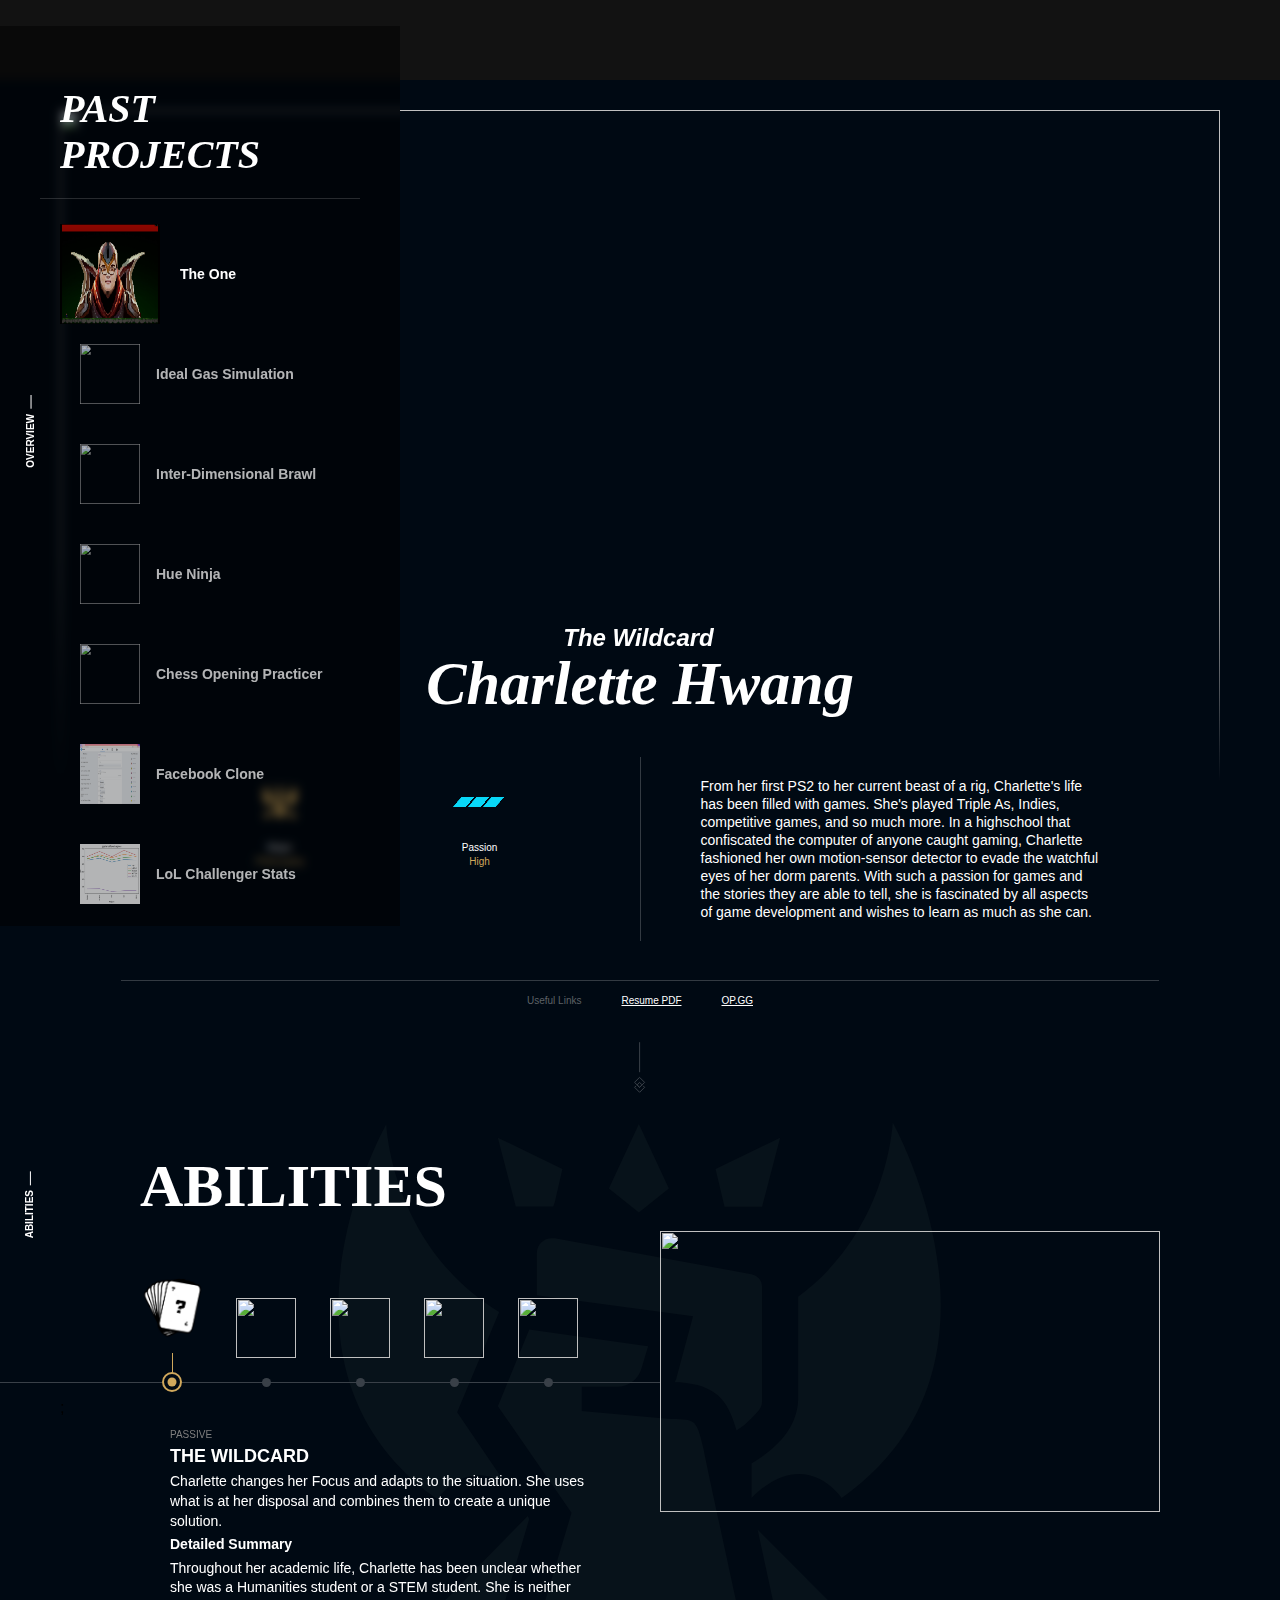
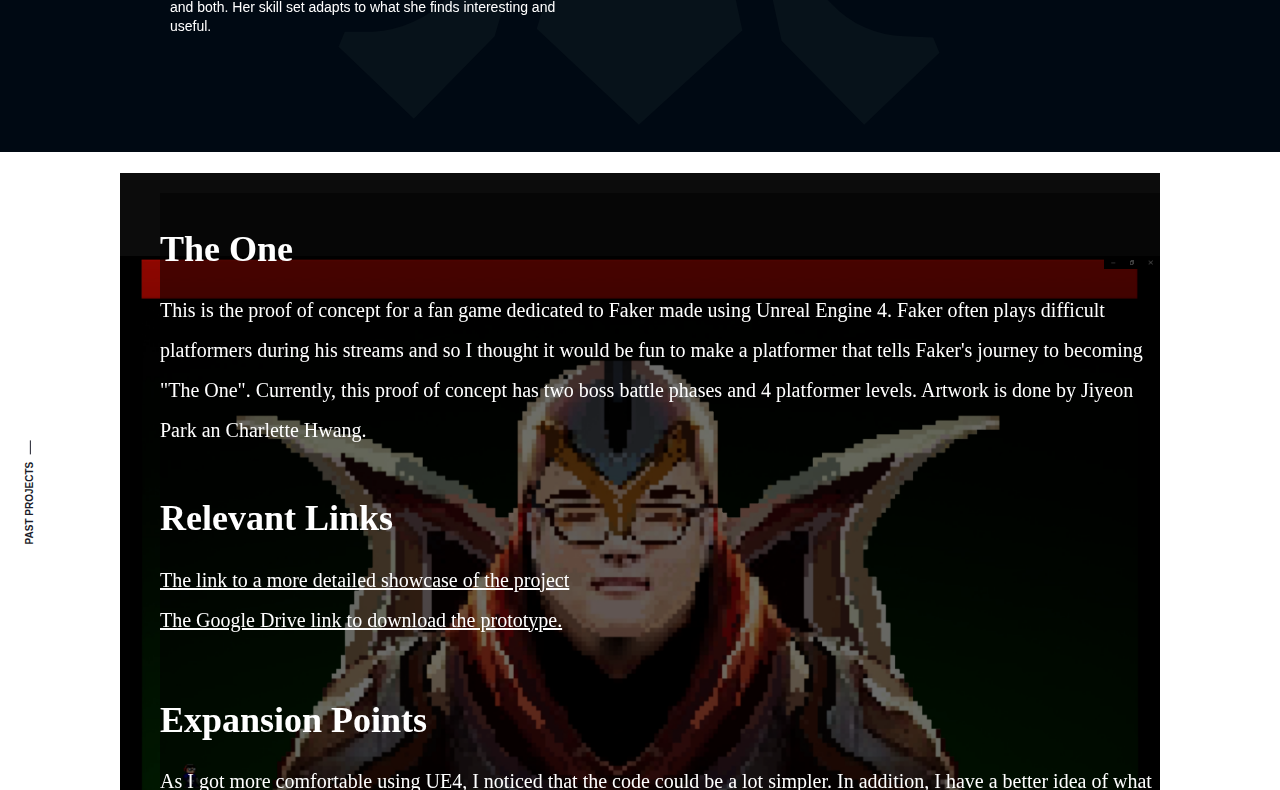
==== index.html @ 937d72ce "fixed syntax" ====
<!DOCTYPE html>
<html lang="ko-kr" data-riot-locale="ko_KR">

<head>
  <meta charset="utf-8">
  <meta http-equiv="x-ua-compatible" content="ie=edge">
  <meta name="viewport" content="width=device-width, initial-scale=1, shrink-to-fit=no">
  <script>

    
    function on(id) {
      var id1 = id.slice(0,-1)
      document.getElementById(id1).style.display = "block";
      document.getElementById(id).setAttribute( "onclick", "javascript: off(this.id);")
      document.getElementById(id).innerText = "Show Less";
    }
    
    function off(id) {
      var id1 = id.slice(0,-1)
      document.getElementById(id1).style.display = "none";
      document.getElementById(id).setAttribute( "onclick", "javascript: on(this.id);")
      document.getElementById(id).innerText = "Learn More";
    }
    
    function setup(){
      var element = document.getElementById("list_container")
      var style1 = getComputedStyle(element)
      var new_width = style1.width

      var x = document.getElementsByClassName("emptier");
      var i;
      for (i = 0; i < x.length; i++) {
        x[i].style.width = new_width
      } 
    }
 
  </script>
  <style>
.style__CarouselWrapper-sc-1tlyqoa-10.eWxvcA {
    overflow-y: scroll;
    scrollbar-color: rebeccapurple green;
    scrollbar-width: thin;
    width: 100%;
}
    
    .overlay div p{
      line-height:200%; 
      padding-right:5px;
    }
    .overlay div h3,
    .overlay div h4,
    .overlay div h5,
    .overlay h6{
      font-size:36px
    }
  .overlay div h4 a:link, a:visited,a:hover,a:active,a{
    color:white;
    text-decoration: underline !important;
  }
    .overlay {
  position: absolute;
  width: 100%;
  height: 100%;
  background-color: rgba(0,0,0,0.5);
  z-index: 2;
  cursor: pointer;
  backdrop-filter: blur(2px);
}
.buttoner{
  
  --swiper-theme-color: #007aff;
    --swiper-navigation-size: 44px;
    font-family: Brutal,sans-serif;
    text-size-adjust: 100%;
    text-decoration: none;
    -webkit-tap-highlight-color: rgba(0, 0, 0, 0);
    font-weight: 500;
    display: block;
    position: absolute;
    border-radius: 4px;
    text-transform: uppercase;
    text-align: center;
    -webkit-box-align: center;
    align-items: center;
    -webkit-box-pack: center;
    justify-content: center;
    line-height: 15px;
    background-color: rgb(255, 255, 255);
    color: rgb(0, 0, 0);
    width: 100px;
    font-size: 9px;
    box-sizing: border-box;
    height: 40px;
    bottom: 20px;
    right: 20px;
    z-index: 10;
    
}
    </style>
  <script>try {
      document.documentElement.classList.add('js');

      var safari = /^((?!chrome|android).)*safari/i.test(window.navigator.userAgent);
      var ie11 = !!window.navigator.userAgent.match(/Trident.*rv:11./);
      var ie10 = !ie11 && (window.navigator.userAgent.indexOf('MSIE ') > -1);
      var edge = (window.navigator.userAgent.indexOf('Edge/') > -1);

      if (ie10 || ie11 || edge) document.documentElement.classList.add('is-ms');
      if (ie10 || ie11) document.documentElement.classList.add('is-ms-ie');
      if (ie10) document.documentElement.classList.add('is-ms-10');
      if (ie11) document.documentElement.classList.add('is-ms-11');
      if (edge) document.documentElement.classList.add('is-ms-edge');
      if (safari) document.documentElement.classList.add('is-safari');
    } catch (e) { }</script>
  <title data-react-helmet="true">Charlette Hwang, The Wildcard</title>
  <link data-react-helmet="true" rel="icon"
    href="../../../../lolstatic-a.akamaihd.net/frontpage/apps/prod/harbinger-l10-website/ko-kr/production/ko-kr/static/favicon-0cf29ce019f7cd1e7b24f85ab6ff97da.ico">
  <link data-react-helmet="true" type="text/css" rel="stylesheet"
    href="../../../../s.lolstatic.com/awesomefonts/1.0.0/lol-fonts.css">
  <link data-react-helmet="true" rel="preload"
    href="https://s.lolstatic.com/awesomefonts/1.0.0/Fonts/BeaufortforLOL-Regular.woff" as="font" type="font/woff"
    crossorigin="anonymous">
  <link data-react-helmet="true" rel="preload"
    href="https://s.lolstatic.com/awesomefonts/1.0.0/Fonts/BeaufortforLOL-Bold.woff" as="font" type="font/woff"
    crossorigin="anonymous">
  <meta data-react-helmet="true" name="format-detection" content="telephone=no">
  <meta data-react-helmet="true" name="description"
    content="가렌은 불굴의 선봉대를 이끄는 고결하고 자긍심 강한 전사다. 선봉대 내에서 인망이 두터울 뿐 아니라 심지어 적에게도 존경을 받지만, 그가 대대로 데마시아와 데마시아의 이상을 수호하는 임무를 맡은 크라운가드 가문의 자손이기 때문은 아니다. 가렌은 마법 저항력을 갖춘 방어구와 거대한 대검으로 무장하고, 언제라도 마법사에 맞서 정당한 검으로 진정한 칼바람을 일으킬 준비가 되어 있다.">
  <meta data-react-helmet="true" property="og:title" content="Charlette Hwang, The Wildcard">
  <meta data-react-helmet="true" property="og:description"
    content="가렌은 불굴의 선봉대를 이끄는 고결하고 자긍심 강한 전사다. 선봉대 내에서 인망이 두터울 뿐 아니라 심지어 적에게도 존경을 받지만, 그가 대대로 데마시아와 데마시아의 이상을 수호하는 임무를 맡은 크라운가드 가문의 자손이기 때문은 아니다. 가렌은 마법 저항력을 갖춘 방어구와 거대한 대검으로 무장하고, 언제라도 마법사에 맞서 정당한 검으로 진정한 칼바람을 일으킬 준비가 되어 있다.">
  <meta data-react-helmet="true" property="og:image" content="/profile_pic">
  <meta data-react-helmet="true" name="twitter:title" content="Charlette Hwang, The Wildcard">
  <meta data-react-helmet="true" name="twitter:description"
    content="가렌은 불굴의 선봉대를 이끄는 고결하고 자긍심 강한 전사다. 선봉대 내에서 인망이 두터울 뿐 아니라 심지어 적에게도 존경을 받지만, 그가 대대로 데마시아와 데마시아의 이상을 수호하는 임무를 맡은 크라운가드 가문의 자손이기 때문은 아니다. 가렌은 마법 저항력을 갖춘 방어구와 거대한 대검으로 무장하고, 언제라도 마법사에 맞서 정당한 검으로 진정한 칼바람을 일으킬 준비가 되어 있다.">
  <meta data-react-helmet="true" name="twitter:image"
    content="https://ddragon.leagueoflegends.com/cdn/img/champion/splash/Garen_0.jpg">
  <style
    data-styled="cCmlc gOrYvU dmSEaD bvjlcS koIGpu hVViBI cIdAXF bhdZGR jenRBy kFlJof bOZYYv ifiaIg kUelPs boMXWR hbaUXH jblpPt kUWoww dBODQj cVdVkh iBDQSG gvLtET dsXNcy kxkfBo ctXuuX jWvpDq fmCNnE jaWYak iLTyui lduPls bMKODi mFnFm hwEUco TZXkX jqywPe gArfZe eFkeis ieHviE jmKouw eWxRWE ksGkFC fIcCoS cfwQoK fKThfc hZPZqS bnDJzE hIjzWH glmuNH fVLwJg gfSegN dRBspd fgbHDK epMhoL eDdLkN iXdSSy iOrqHD fRETAR hYgyZO imXyWu gtiHtR eLsuxz cEcUYX jHjvuX dLaape gFNUaI eaGdWb bdHJQq loOipP ibygfd fimmSP eKkwqF ihfWkT jtzsZi ixjJay TneyQ jFxhOW kVfKFE cTjalT cFgRve kAlIxD ldXivP FSkal cjXBRP jERSYr fPWQIl eCRzyp cbxuyp cvZjKa WKAqn lfpHES efBMHJ gytcph kKkaPU DvPLv hsYfbb dekDsQ hqBltT gUBieu djBNyd bgpnhB kcGhQe bxVefT eWxvcA cUeBFP eladJr HMeXo FEaHw dVjxmH csknpA oOgWZ eespIQ dRMQFf jqanrF cSvapV haUEQQ jwjgSA dEIUfJ dHhzLh bbzbel gywGJt kfCVrH gXWTTo ejYTrN hqVMrt kMJeVm kbgece"
    data-styled-version="4.4.1">
    /* sc-component-id: style__RiotBarContainer-sc-1aqbrua-0 */
    .gOrYvU {
      background-color: #121212;
      color: #f1e6d0;
      overflow: auto;
    }

    /* sc-component-id: style__Inner-sc-1aqbrua-1 */
    .dmSEaD {
      margin-top: 80px;
    }

    @media (max-width:1024px) {
      .dmSEaD #riotbar-navbar .riotbar-navbar-navitem-container {
        display: none;
      }
    }

    body:not(.riotbar-present) .dmSEaD #riotbar-navbar {
      position: absolute;
    }

    /* sc-component-id: sc-global-2198073750 */
    html {
      line-height: 1.15;
      -webkit-text-size-adjust: 100%;
    }

    body {
      margin: 0;
    }

    main {
      display: block;
    }

    h1 {
      font-size: 2em;
      margin: 0.67em 0;
    }

    hr {
      box-sizing: content-box;
      height: 0;
      overflow: visible;
    }

    pre {
      font-family: monospace, monospace;
      font-size: 1em;
    }

    a {
      background-color: transparent;
    }

    abbr[title] {
      border-bottom: none;
      -webkit-text-decoration: underline;
      text-decoration: underline;
      -webkit-text-decoration: underline dotted;
      text-decoration: underline dotted;
    }

    b,
    strong {
      font-weight: bolder;
    }

    code,
    kbd,
    samp {
      font-family: monospace, monospace;
      font-size: 1em;
    }

    small {
      font-size: 80%;
    }

    sub,
    sup {
      font-size: 75%;
      line-height: 0;
      position: relative;
      vertical-align: baseline;
    }

    sub {
      bottom: -0.25em;
    }

    sup {
      top: -0.5em;
    }

    img {
      border-style: none;
    }

    button,
    input,
    optgroup,
    select,
    textarea {
      font-family: inherit;
      font-size: 100%;
      line-height: 1.15;
      margin: 0;
    }

    button,
    input {
      overflow: visible;
    }

    button,
    select {
      text-transform: none;
    }

    button,
    [type="button"],
    [type="reset"],
    [type="submit"] {
      -webkit-appearance: button;
    }

    button::-moz-focus-inner,
    [type="button"]::-moz-focus-inner,
    [type="reset"]::-moz-focus-inner,
    [type="submit"]::-moz-focus-inner {
      border-style: none;
      padding: 0;
    }

    button:-moz-focusring,
    [type="button"]:-moz-focusring,
    [type="reset"]:-moz-focusring,
    [type="submit"]:-moz-focusring {
      outline: 1px dotted ButtonText;
    }

    fieldset {
      padding: 0.35em 0.75em 0.625em;
    }

    legend {
      box-sizing: border-box;
      color: inherit;
      display: table;
      max-width: 100%;
      padding: 0;
      white-space: normal;
    }

    progress {
      vertical-align: baseline;
    }

    textarea {
      overflow: auto;
    }

    [type="checkbox"],
    [type="radio"] {
      box-sizing: border-box;
      padding: 0;
    }

    [type="number"]::-webkit-inner-spin-button,
    [type="number"]::-webkit-outer-spin-button {
      height: auto;
    }

    [type="search"] {
      -webkit-appearance: textfield;
      outline-offset: -2px;
    }

    [type="search"]::-webkit-search-decoration {
      -webkit-appearance: none;
    }

    ::-webkit-file-upload-button {
      -webkit-appearance: button;
      font: inherit;
    }

    details {
      display: block;
    }

    summary {
      display: list-item;
    }

    template {
      display: none;
    }

    [hidden] {
      display: none;
    }

    body {
      cursor: default;
      -webkit-tap-highlight-color: transparent;
      font-family: 'Spiegel', 'Arial Narrow', Arial, sans-serif;
    }

    body:lang(ko-kr) {
      font-family: 'NotoSans-Medium', sans-serif;
    }

    body:lang(th-th) {
      font-family: 'Cordia New', sans-serif;
    }

    a {
      -webkit-text-decoration: none;
      text-decoration: none;
    }

    a:hover {
      -webkit-text-decoration: underline;
      text-decoration: underline;
    }

    h1,
    h2,
    h3,
    h4,
    h5,
    h6,
    p {
      margin-bottom: 0;
    }

    :focus {
      outline: 0;
    }

    a[href],
    input[type='submit'],
    input[type='image'],
    label[for],
    select,
    button {
      cursor: pointer;
    }

    a[href]:disabled,
    input[type='submit']:disabled,
    input[type='image']:disabled,
    label[for]:disabled,
    select:disabled,
    button:disabled {
      cursor: auto;
    }

    ::-ms-clear {
      display: none;
    }

    body {
      overflow-y: scroll;
    }

    :lang(ko-kr) {
      word-break: keep-all;
      -webkit-letter-spacing: normal !important;
      -moz-letter-spacing: normal !important;
      -ms-letter-spacing: normal !important;
      letter-spacing: normal !important;
    }

    :lang(ja-jp) {
      -webkit-letter-spacing: normal !important;
      -moz-letter-spacing: normal !important;
      -ms-letter-spacing: normal !important;
      letter-spacing: normal !important;
    }

    .swiper-container {
      margin-left: auto;
      margin-right: auto;
      position: relative;
      overflow: hidden;
      list-style: none;
      padding: 0;
      z-index: 1;
    }

    .swiper-container-vertical>.swiper-wrapper {
      -webkit-flex-direction: column;
      -ms-flex-direction: column;
      flex-direction: column;
    }

    .swiper-wrapper {
      position: relative;
      width: 100%;
      height: 100%;
      z-index: 1;
      display: -webkit-box;
      display: -webkit-flex;
      display: -ms-flexbox;
      display: flex;
      -webkit-transition-property: -webkit-transform;
      -webkit-transition-property: transform;
      transition-property: transform;
      box-sizing: content-box;
    }

    .swiper-container-android .swiper-slide,
    .swiper-wrapper {
      -webkit-transform: translate3d(0px, 0, 0);
      -ms-transform: translate3d(0px, 0, 0);
      transform: translate3d(0px, 0, 0);
    }

    .swiper-container-multirow>.swiper-wrapper {
      -webkit-flex-wrap: wrap;
      -ms-flex-wrap: wrap;
      flex-wrap: wrap;
    }

    .swiper-container-multirow-column>.swiper-wrapper {
      -webkit-flex-wrap: wrap;
      -ms-flex-wrap: wrap;
      flex-wrap: wrap;
      -webkit-flex-direction: column;
      -ms-flex-direction: column;
      flex-direction: column;
    }

    .swiper-container-free-mode>.swiper-wrapper {
      -webkit-transition-timing-function: ease-out;
      transition-timing-function: ease-out;
      margin: 0 auto;
    }

    .swiper-slide {
      -webkit-flex-shrink: 0;
      -ms-flex-negative: 0;
      flex-shrink: 0;
      width: 100%;
      height: 100%;
      position: relative;
      -webkit-transition-property: -webkit-transform;
      -webkit-transition-property: transform;
      transition-property: transform;
    }

    .swiper-slide-invisible-blank {
      visibility: hidden;
    }

    .swiper-container {
      width: 100%;
    }

    .swiper-wrapper.has-no-scrollable-width {
      -webkit-box-pack: center;
      -webkit-justify-content: center;
      -ms-flex-pack: center;
      justify-content: center;
    }

    /* sc-component-id: style__Header-sc-1et2n9p-0 */
    .cCmlc {
      z-index: 1000;
      top: 0px;
    }

    /* sc-component-id: style__Wrapper-sc-1jcifle-0 */
    .eWxRWE {
      max-width: 100%;
      width: 100px;
      height: 10px;
      display: inline-block;
    }

    /* sc-component-id: style__Container-sc-1jcifle-1 */
    .ksGkFC {
      display: inline-block;
      width: 100%;
      height: 100%;
      padding: 0 8% 0 5%;
      box-sizing: border-box;
      white-space: nowrap;
    }

    /* sc-component-id: style__Item-sc-1jcifle-2 */
    .fIcCoS {
      display: inline-block;
      width: 30.666666666666668%;
      height: 100%;
      padding-right: 4%;
      opacity: 1;
      background-color: #08d7f7;
      background-clip: content-box;
      -webkit-transform: skewX(-40deg);
      -ms-transform: skewX(-40deg);
      transform: skewX(-40deg);
    }

    .fIcCoS:last-child {
      padding-right: 0;
    }

    .cfwQoK {
      display: inline-block;
      width: 30.666666666666668%;
      height: 100%;
      padding-right: 4%;
      opacity: 0.2;
      background-color: #08d7f7;
      background-clip: content-box;
      -webkit-transform: skewX(-40deg);
      -ms-transform: skewX(-40deg);
      transform: skewX(-40deg);
    }

    .cfwQoK:last-child {
      padding-right: 0;
    }

    /* sc-component-id: style__Title-sc-1b3i3yo-0 */
    .ifiaIg {
      position: relative;
      overflow: hidden;
    }

    .kUelPs {
      position: relative;
      overflow: hidden;
      -webkit-align-self: center;
      -ms-flex-item-align: center;
      align-self: center;
    }

    /* sc-component-id: style__TextContainer-sc-1b3i3yo-1 */
    .boMXWR {
      z-index: 10;
      position: relative;
      display: inline-block;
      margin-left: 50%;
      -webkit-transform: translateX(-50%);
      -ms-transform: translateX(-50%);
      transform: translateX(-50%);
    }

    /* sc-component-id: style__Text-sc-1b3i3yo-2 */
    .hbaUXH {
      padding-top: 100%;
      -webkit-transform: rotate(-90deg) translate(-100%, -50%);
      -ms-transform: rotate(-90deg) translate(-100%, -50%);
      transform: rotate(-90deg) translate(-100%, -50%);
      -webkit-transform-origin: top left;
      -ms-transform-origin: top left;
      transform-origin: top left;
      white-space: nowrap;
      color: #ffffff;
      font-size: 0.625rem;
      -webkit-letter-spacing: 0.25em;
      -moz-letter-spacing: 0.25em;
      -ms-letter-spacing: 0.25em;
      letter-spacing: 0.25em;
      font-weight: bold;
    }

    html:not(:lang(el-gr)):not(:lang(ja-jp)):not(:lang(ko-kr)):not(:lang(th-th)):not(:lang(tr-tr)):not(:lang(zh-tw)) .hbaUXH {
      text-transform: uppercase;
    }

    .hbaUXH::after {
      content: '';
      display: inline-block;
      vertical-align: middle;
      width: 1.4em;
      height: 1px;
      margin-left: 0.5em;
      background-color: currentColor;
    }

    .jblpPt {
      padding-top: 100%;
      -webkit-transform: rotate(-90deg) translate(-100%, -50%);
      -ms-transform: rotate(-90deg) translate(-100%, -50%);
      transform: rotate(-90deg) translate(-100%, -50%);
      -webkit-transform-origin: top left;
      -ms-transform-origin: top left;
      transform-origin: top left;
      white-space: nowrap;
      color: #1c1d2a;
      font-size: 0.625rem;
      -webkit-letter-spacing: 0.25em;
      -moz-letter-spacing: 0.25em;
      -ms-letter-spacing: 0.25em;
      letter-spacing: 0.25em;
      font-weight: bold;
    }

    html:not(:lang(el-gr)):not(:lang(ja-jp)):not(:lang(ko-kr)):not(:lang(th-th)):not(:lang(tr-tr)):not(:lang(zh-tw)) .jblpPt {
      text-transform: uppercase;
    }

    .jblpPt::after {
      content: '';
      display: inline-block;
      vertical-align: middle;
      width: 1.4em;
      height: 1px;
      margin-left: 0.5em;
      background-color: currentColor;
    }

    /* sc-component-id: style__Content-sc-1b3i3yo-3 */
    .kUWoww {
      -webkit-flex: 1 1 100%;
      -ms-flex: 1 1 100%;
      flex: 1 1 100%;
      min-width: 0;
    }

    /* sc-component-id: style__ResponsiveWrapper-sc-1b3i3yo-6 */
    .bOZYYv {
      display: -webkit-box;
      display: -webkit-flex;
      display: -ms-flexbox;
      display: flex;
      width: 100%;
      height: 100%;
    }

    .bOZYYv::after,
    .bOZYYv .style__Title-sc-1b3i3yo-0 {
      width: 60px;
      -webkit-flex: 0 0 auto;
      -ms-flex: 0 0 auto;
      flex: 0 0 auto;
    }

    .bOZYYv::after {
      display: block;
      content: '';
    }

    @media (min-width:600px) {
      .bOZYYv .style__HorizontalTitle-sc-1b3i3yo-4 {
        display: none;
      }
    }

    @media (max-width:599px) {

      .bOZYYv::after,
      .bOZYYv .style__Title-sc-1b3i3yo-0 {
        width: 20px;
      }

      .bOZYYv .style__Text-sc-1b3i3yo-2 {
        display: none;
      }

      .bOZYYv .style__HorizontalTitle-sc-1b3i3yo-4 {
        display: block;
      }
    }

    /* sc-component-id: style__Container-sc-1uho5c3-0 */
    .gvLtET {
      position: absolute;
      top: 1px;
      right: 1px;
      bottom: 1px;
      left: 1px;
      pointer-events: none;
    }

    /* sc-component-id: style__Canvas-sc-1uho5c3-1 */
    .dsXNcy {
      position: absolute;
      display: block;
      width: 100%;
      height: 100%;
    }

    /* sc-component-id: style__StyledSectionTitle-sc-1o884zt-0 */
    .kFlJof {
      position: absolute;
      top: 31%;
    }

    /* sc-component-id: style__BackgroundAsset-sc-1o884zt-1 */
    .hVViBI {
      position: absolute;
      left: 0;
      top: 0;
      width: 100%;
      height: 80vh;
      max-height: 800px;
      overflow: hidden;
    }

    /* sc-component-id: style__BackgroundImage-sc-1o884zt-2 */
    .cIdAXF {
      position: absolute;
      left: -5%;
      top: -5%;
      width: 110%;
      height: 110%;
    }

    .cIdAXF>* {
      display: block;
      width: 100%;
      height: 100%;
      -webkit-filter: blur(8px);
      filter: blur(8px);
      -webkit-animation: fCjpPs 3000ms cubic-bezier(0.215, 0.610, 0.355, 1.000) 500ms;
      animation: fCjpPs 3000ms cubic-bezier(0.215, 0.610, 0.355, 1.000) 500ms;
      -webkit-animation-fill-mode: both;
      animation-fill-mode: both;
    }

    .cIdAXF::after {
      content: '';
      position: absolute;
      left: 0;
      bottom: -10%;
      width: 100%;
      height: 50%;
      background: linear-gradient(to bottom, transparent, #000913 70%);
    }

    /* sc-component-id: style__SectionInner-sc-1o884zt-3 */
    .dBODQj {
      box-sizing: border-box;
      max-width: 1335px;
      padding: 0 3.75rem;
      margin: 0 auto;
    }

    @media (max-width:1200px) {
      .dBODQj {
        padding: 0 0.625rem;
      }
    }

    /* sc-component-id: style__ForegroundAsset-sc-1o884zt-4 */
    .cVdVkh {
      overflow: hidden;
      position: relative;
      width: 100%;
      padding-bottom: 59.01%;
      -webkit-mask-image: linear-gradient(to bottom, rgba(0, 0, 0, 1) 65%, rgba(0, 0, 0, 0) 98%);
      mask-image: linear-gradient(to bottom, rgba(0, 0, 0, 1) 65%, rgba(0, 0, 0, 0) 98%);
    }

    .cVdVkh * {
      position: absolute;
      left: 0;
      top: 0;
      width: 100%;
      height: 100%;
      -webkit-animation: bcCCNc 2000ms cubic-bezier(0.215, 0.610, 0.355, 1.000) 700ms;
      animation: bcCCNc 2000ms cubic-bezier(0.215, 0.610, 0.355, 1.000) 700ms;
      -webkit-animation-fill-mode: both;
      animation-fill-mode: both;
    }

    /* sc-component-id: style__Dock-sc-1o884zt-5 */
    .iBDQSG {
      position: relative;
      margin: -5.625rem 3.75rem 0;
    }

    @media (max-width:599px) {
      .iBDQSG {
        margin: -1.875rem 0 0;
      }
    }

    /* sc-component-id: style__Name-sc-1o884zt-6 */
    .kxkfBo {
      position: relative;
      top: -5rem;
      margin-bottom: -5rem;
    }

    @media (max-width:1023px) {
      .kxkfBo {
        top: -3.75rem;
        margin-bottom: -4.0625rem;
      }
    }

    @media (max-width:599px) {
      .kxkfBo {
        top: -2.6875rem;
        margin-bottom: -2.6875rem;
      }

      .kxkfBo>h1>strong>div>span {
        font-size: 2.5rem;
        -webkit-letter-spacing: 0.1em;
        -moz-letter-spacing: 0.1em;
        -ms-letter-spacing: 0.1em;
        letter-spacing: 0.1em;
      }

      .kxkfBo>h1>span {
        font-size: 0.875rem;
        line-height: 4.642857142857143;
        -webkit-letter-spacing: 0.16em;
        -moz-letter-spacing: 0.16em;
        -ms-letter-spacing: 0.16em;
        letter-spacing: 0.16em;
        position: relative;
        top: 34px;
      }

      .kxkfBo>h1>span:lang(cs-cz),
      .kxkfBo>h1>span:lang(de-de),
      .kxkfBo>h1>span:lang(es-ar),
      .kxkfBo>h1>span:lang(es-es),
      .kxkfBo>h1>span:lang(es-mx),
      .kxkfBo>h1>span:lang(fr-fr),
      .kxkfBo>h1>span:lang(hu-hu),
      .kxkfBo>h1>span:lang(it-it),
      .kxkfBo>h1>span:lang(ja-jp),
      .kxkfBo>h1>span:lang(ko-kr),
      .kxkfBo>h1>span:lang(pl-pl),
      .kxkfBo>h1>span:lang(pt-br),
      .kxkfBo>h1>span:lang(ro-ro),
      .kxkfBo>h1>span:lang(ru-ru),
      .kxkfBo>h1>span:lang(th-th),
      .kxkfBo>h1>span:lang(tr-tr),
      .kxkfBo>h1>span:lang(vi-vn),
      .kxkfBo>h1>span:lang(zh-cn),
      .kxkfBo>h1>span:lang(zh-tw) {
        line-height: 4.642857142857143;
      }
    }

    /* sc-component-id: style__Info-sc-1o884zt-7 */
    .lduPls {
      position: relative;
      display: -webkit-box;
      display: -webkit-flex;
      display: -ms-flexbox;
      display: flex;
    }

    @media (max-width:1023px) {
      .lduPls {
        -webkit-flex-wrap: wrap;
        -ms-flex-wrap: wrap;
        flex-wrap: wrap;
      }
    }

    /* sc-component-id: style__Specs-sc-1o884zt-8 */
    .bMKODi {
      box-sizing: border-box;
      width: 50%;
      padding: 3.75rem;
    }

    @media (max-width:1023px) {
      .bMKODi {
        width: 100%;
        padding: 1.25rem 3.75rem;
      }
    }

    @media (max-width:599px) {
      .bMKODi {
        padding: 1.25rem 0.625rem;
      }
    }

    /* sc-component-id: style__Desc-sc-1o884zt-9 */
    .hZPZqS {
      box-sizing: border-box;
      display: -webkit-box;
      display: -webkit-flex;
      display: -ms-flexbox;
      display: flex;
      -webkit-align-items: center;
      -webkit-box-align: center;
      -ms-flex-align: center;
      align-items: center;
      width: 50%;
      padding: 3.75rem;
      -webkit-animation: bcCCNc 1000ms cubic-bezier(0.215, 0.610, 0.355, 1.000) 800ms;
      animation: bcCCNc 1000ms cubic-bezier(0.215, 0.610, 0.355, 1.000) 800ms;
      -webkit-animation-fill-mode: both;
      animation-fill-mode: both;
    }

    .hZPZqS p {
      max-width: 100%;
      margin-top: 0;
      color: #ffffff;
      font-size: 0.875rem;
      line-height: 1.2857142857142858;
      -webkit-letter-spacing: 0.08em;
      -moz-letter-spacing: 0.08em;
      -ms-letter-spacing: 0.08em;
      letter-spacing: 0.08em;
    }

    .hZPZqS p:lang(cs-cz),
    .hZPZqS p:lang(de-de),
    .hZPZqS p:lang(es-ar),
    .hZPZqS p:lang(es-es),
    .hZPZqS p:lang(es-mx),
    .hZPZqS p:lang(fr-fr),
    .hZPZqS p:lang(hu-hu),
    .hZPZqS p:lang(it-it),
    .hZPZqS p:lang(ja-jp),
    .hZPZqS p:lang(ko-kr),
    .hZPZqS p:lang(pl-pl),
    .hZPZqS p:lang(pt-br),
    .hZPZqS p:lang(ro-ro),
    .hZPZqS p:lang(ru-ru),
    .hZPZqS p:lang(th-th),
    .hZPZqS p:lang(tr-tr),
    .hZPZqS p:lang(vi-vn),
    .hZPZqS p:lang(zh-cn),
    .hZPZqS p:lang(zh-tw) {
      line-height: 1.2857142857142858;
    }

    .hZPZqS p button {
      padding: 0;
      border: 0;
      background-color: transparent;
      color: #d0a85c;
      font-size: 0.625rem;
    }

    html:not(:lang(el-gr)):not(:lang(ja-jp)):not(:lang(ko-kr)):not(:lang(th-th)):not(:lang(tr-tr)):not(:lang(zh-tw)) .hZPZqS p button {
      text-transform: uppercase;
    }

    @media (max-width:1023px) {
      .hZPZqS {
        width: 100%;
        padding: 1.25rem 3.75rem;
        padding-bottom: 1.875rem;
      }
    }

    @media (max-width:599px) {
      .hZPZqS {
        padding: 1.25rem;
        padding-bottom: 2.5rem;
        font-size: 10px;
        -webkit-letter-spacing: 0.04em;
        -moz-letter-spacing: 0.04em;
        -ms-letter-spacing: 0.04em;
        letter-spacing: 0.04em;
      }
    }

    /* sc-component-id: style__InfoDivider-sc-1o884zt-10 */
    .fKThfc {
      width: 1px;
      margin: 2.5rem 0;
      background: rgba(255, 255, 255, 0.2);
      -webkit-transform-origin: top center;
      -ms-transform-origin: top center;
      transform-origin: top center;
      -webkit-animation: iBnaTA 400ms cubic-bezier(0.215, 0.610, 0.355, 1.000) 780ms;
      animation: iBnaTA 400ms cubic-bezier(0.215, 0.610, 0.355, 1.000) 780ms;
      -webkit-animation-fill-mode: both;
      animation-fill-mode: both;
    }

    @media (max-width:1023px) {
      .fKThfc {
        width: calc(100% - 18.75rem);
        height: 1px;
        margin: 0 auto;
      }
    }

    @media (max-width:599px) {
      .fKThfc {
        width: calc(100% - 6.25rem);
      }
    }

    /* sc-component-id: style__SpecsList-sc-1o884zt-11 */
    .mFnFm {
      list-style: none;
      padding: 0;
      margin: 0;
      display: -webkit-box;
      display: -webkit-flex;
      display: -ms-flexbox;
      display: flex;
      -webkit-box-pack: space-around;
      -webkit-justify-content: space-around;
      -ms-flex-pack: space-around;
      justify-content: space-around;
      -ms-flex-pack: distribute;
      width: 100%;
    }

    /* sc-component-id: style__SpecsItem-sc-1o884zt-12 */
    .hwEUco {
      display: block;
      text-align: center;
      color: #d0a85c;
      font-size: 0.625rem;
      -webkit-letter-spacing: 0.15em;
      -moz-letter-spacing: 0.15em;
      -ms-letter-spacing: 0.15em;
      letter-spacing: 0.15em;
      -webkit-animation: bcCCNc 1000ms cubic-bezier(0.215, 0.610, 0.355, 1.000) 500ms;
      animation: bcCCNc 1000ms cubic-bezier(0.215, 0.610, 0.355, 1.000) 500ms;
      -webkit-animation-fill-mode: both;
      animation-fill-mode: both;
    }

    html:not(:lang(el-gr)):not(:lang(ja-jp)):not(:lang(ko-kr)):not(:lang(th-th)):not(:lang(tr-tr)):not(:lang(zh-tw)) .hwEUco {
      text-transform: uppercase;
    }

    .TZXkX {
      display: block;
      text-align: center;
      color: #d0a85c;
      font-size: 0.625rem;
      -webkit-letter-spacing: 0.15em;
      -moz-letter-spacing: 0.15em;
      -ms-letter-spacing: 0.15em;
      letter-spacing: 0.15em;
      -webkit-animation: bcCCNc 1000ms cubic-bezier(0.215, 0.610, 0.355, 1.000) 700ms;
      animation: bcCCNc 1000ms cubic-bezier(0.215, 0.610, 0.355, 1.000) 700ms;
      -webkit-animation-fill-mode: both;
      animation-fill-mode: both;
    }

    html:not(:lang(el-gr)):not(:lang(ja-jp)):not(:lang(ko-kr)):not(:lang(th-th)):not(:lang(tr-tr)):not(:lang(zh-tw)) .TZXkX {
      text-transform: uppercase;
    }

    /* sc-component-id: style__SpecsItemIcon-sc-1o884zt-13 */
    .jqywPe {
      width: 50px;
      height: 50px;
      position: relative;
      margin: 0 auto;
    }

    /* sc-component-id: style__SpecsItemType-sc-1o884zt-14 */
    .eFkeis {
      width: 100%;
      margin-top: 0.9375rem;
      color: #ffffff;
    }

    /* sc-component-id: style__SpecsItemValue-sc-1o884zt-15 */
    .ieHviE {
      width: 100%;
      margin-top: 0.125rem;
      color: #d0a85c;
      font-weight: normal;
    }

    /* sc-component-id: style__StyledChampionDifficulty-sc-1o884zt-16 */
    .jmKouw {
      display: block;
      width: 50px;
      position: absolute;
      top: 20px;
    }

    /* sc-component-id: style__ChampionsButtonContainer-sc-1o884zt-18 */
    .eDdLkN {
      position: absolute;
      top: 40px;
      right: 30px;
      color: #ffffff;
      font-size: 10px;
      font-weight: 600;
      -webkit-letter-spacing: 0.16em;
      -moz-letter-spacing: 0.16em;
      -ms-letter-spacing: 0.16em;
      letter-spacing: 0.16em;
      line-height: 1;
      text-align: left;
    }

    html:not(:lang(el-gr)):not(:lang(ja-jp)):not(:lang(ko-kr)):not(:lang(th-th)):not(:lang(tr-tr)):not(:lang(zh-tw)) .eDdLkN {
      text-transform: uppercase;
    }

    .eDdLkN:lang(cs-cz),
    .eDdLkN:lang(de-de),
    .eDdLkN:lang(es-ar),
    .eDdLkN:lang(es-es),
    .eDdLkN:lang(es-mx),
    .eDdLkN:lang(fr-fr),
    .eDdLkN:lang(hu-hu),
    .eDdLkN:lang(it-it),
    .eDdLkN:lang(ja-jp),
    .eDdLkN:lang(ko-kr),
    .eDdLkN:lang(pl-pl),
    .eDdLkN:lang(pt-br),
    .eDdLkN:lang(ro-ro),
    .eDdLkN:lang(ru-ru),
    .eDdLkN:lang(th-th),
    .eDdLkN:lang(tr-tr),
    .eDdLkN:lang(vi-vn),
    .eDdLkN:lang(zh-cn),
    .eDdLkN:lang(zh-tw) {
      line-height: 1.1;
    }

    /* sc-component-id: style__ChampionsButton-sc-1o884zt-19 */
    .iOrqHD {
      position: relative;
      display: block;
      height: 100%;
      color: #ffffff;
      padding: 10px 20px;
    }

    .iOrqHD:hover {
      -webkit-text-decoration: none;
      text-decoration: none;
    }

    /* sc-component-id: style__ChampionsButtonText-sc-1o884zt-20 */
    .fRETAR {
      vertical-align: middle;
      padding-right: 10px;
    }

    /* sc-component-id: style__ChampionsButtonIcon-sc-1o884zt-21 */
    .hYgyZO {
      fill: #ffffff;
      height: 14px;
      width: 14px;
      vertical-align: middle;
    }

    /* sc-component-id: style__LinksWrapper-sc-1o884zt-23 */
    .bnDJzE {
      position: relative;
      width: 100%;
    }

    .bnDJzE::before {
      content: '';
      position: absolute;
      left: 1px;
      top: -1px;
      width: calc(100% - 2px);
      height: 1px;
      background: rgba(255, 255, 255, 0.2);
      -webkit-transform-origin: left center;
      -ms-transform-origin: left center;
      transform-origin: left center;
      -webkit-animation: dxgQlt backwards 1.5s 1.32s cubic-bezier(0.190, 1.000, 0.220, 1.000);
      animation: dxgQlt backwards 1.5s 1.32s cubic-bezier(0.190, 1.000, 0.220, 1.000);
    }

    @media (max-width:599px) {
      .bnDJzE::before {
        top: 1px;
      }
    }

    /* sc-component-id: style__Links-sc-1o884zt-24 */
    .hIjzWH {
      box-sizing: border-box;
      display: -webkit-box;
      display: -webkit-flex;
      display: -ms-flexbox;
      display: flex;
      -webkit-box-pack: center;
      -webkit-justify-content: center;
      -ms-flex-pack: center;
      justify-content: center;
      width: 100%;
      padding: 0.875rem 3.75rem;
      white-space: nowrap;
    }

    @media (max-width:599px) {
      .hIjzWH {
        overflow-x: auto;
        overflow-y: hidden;
        -webkit-box-pack: start;
        -webkit-justify-content: flex-start;
        -ms-flex-pack: start;
        justify-content: flex-start;
        padding: 1.25rem 0;
      }
    }

    /* sc-component-id: style__LinksLabel-sc-1o884zt-25 */
    .glmuNH {
      margin: 0 1.25rem;
      color: #5d6166;
      font-size: 0.625rem;
      -webkit-letter-spacing: 0.2em;
      -moz-letter-spacing: 0.2em;
      -ms-letter-spacing: 0.2em;
      letter-spacing: 0.2em;
      -webkit-animation: bcCCNc 1000ms cubic-bezier(0.215, 0.610, 0.355, 1.000) 900ms;
      animation: bcCCNc 1000ms cubic-bezier(0.215, 0.610, 0.355, 1.000) 900ms;
      -webkit-animation-fill-mode: both;
      animation-fill-mode: both;
    }

    html:not(:lang(el-gr)):not(:lang(ja-jp)):not(:lang(ko-kr)):not(:lang(th-th)):not(:lang(tr-tr)):not(:lang(zh-tw)) .glmuNH {
      text-transform: uppercase;
    }

    /* sc-component-id: style__LinksList-sc-1o884zt-26 */
    .fVLwJg {
      list-style: none;
      padding: 0;
      margin: 0;
      display: -webkit-box;
      display: -webkit-flex;
      display: -ms-flexbox;
      display: flex;
    }

    /* sc-component-id: style__LinksItem-sc-1o884zt-27 */
    .gfSegN {
      margin: 0 1.25rem;
      font-size: 0.625rem;
      -webkit-letter-spacing: 0.15em;
      -moz-letter-spacing: 0.15em;
      -ms-letter-spacing: 0.15em;
      letter-spacing: 0.15em;
      -webkit-animation: bcCCNc 1000ms cubic-bezier(0.215, 0.610, 0.355, 1.000) 1000ms;
      animation: bcCCNc 1000ms cubic-bezier(0.215, 0.610, 0.355, 1.000) 1000ms;
      -webkit-animation-fill-mode: both;
      animation-fill-mode: both;
    }

    html:not(:lang(el-gr)):not(:lang(ja-jp)):not(:lang(ko-kr)):not(:lang(th-th)):not(:lang(tr-tr)):not(:lang(zh-tw)) .gfSegN {
      text-transform: uppercase;
    }

    .dRBspd {
      margin: 0 1.25rem;
      font-size: 0.625rem;
      -webkit-letter-spacing: 0.15em;
      -moz-letter-spacing: 0.15em;
      -ms-letter-spacing: 0.15em;
      letter-spacing: 0.15em;
      -webkit-animation: bcCCNc 1000ms cubic-bezier(0.215, 0.610, 0.355, 1.000) 1100ms;
      animation: bcCCNc 1000ms cubic-bezier(0.215, 0.610, 0.355, 1.000) 1100ms;
      -webkit-animation-fill-mode: both;
      animation-fill-mode: both;
    }

    html:not(:lang(el-gr)):not(:lang(ja-jp)):not(:lang(ko-kr)):not(:lang(th-th)):not(:lang(tr-tr)):not(:lang(zh-tw)) .dRBspd {
      text-transform: uppercase;
    }

    .fgbHDK {
      margin: 0 1.25rem;
      font-size: 0.625rem;
      -webkit-letter-spacing: 0.15em;
      -moz-letter-spacing: 0.15em;
      -ms-letter-spacing: 0.15em;
      letter-spacing: 0.15em;
      -webkit-animation: bcCCNc 1000ms cubic-bezier(0.215, 0.610, 0.355, 1.000) 1200ms;
      animation: bcCCNc 1000ms cubic-bezier(0.215, 0.610, 0.355, 1.000) 1200ms;
      -webkit-animation-fill-mode: both;
      animation-fill-mode: both;
    }

    html:not(:lang(el-gr)):not(:lang(ja-jp)):not(:lang(ko-kr)):not(:lang(th-th)):not(:lang(tr-tr)):not(:lang(zh-tw)) .fgbHDK {
      text-transform: uppercase;
    }

    /* sc-component-id: style__LinksItemLink-sc-1o884zt-28 */
    .epMhoL {
      color: #ffffff;
    }

    /* sc-component-id: style__ScrollIndicator-sc-1o884zt-29 */
    .imXyWu {
      position: absolute;
      bottom: 0;
      left: 50%;
      -webkit-transform: translate(-50%, 0);
      -ms-transform: translate(-50%, 0);
      transform: translate(-50%, 0);
      stroke: #394048;
      -webkit-animation: jbHRTw 900ms cubic-bezier(0.215, 0.610, 0.355, 1.000) 1100ms;
      animation: jbHRTw 900ms cubic-bezier(0.215, 0.610, 0.355, 1.000) 1100ms;
      -webkit-animation-fill-mode: both;
      animation-fill-mode: both;
    }

    @media (max-width:1023px) {
      .imXyWu {
        display: none;
      }
    }

    /* sc-component-id: style__Wrapper-sc-1o884zt-30 */
    .koIGpu {
      position: relative;
      min-height: 75vh;
      padding: 30px 0 75px 0;
      background: #000913;
    }

    @media (max-width:1023px) {
      .koIGpu {
        padding-bottom: 6.25rem;
      }
    }

    @media (max-width:599px) {
      .koIGpu {
        padding-top: 0.625rem;
        padding-bottom: 1.25rem;
      }

      .koIGpu .style__ChampionsButtonContainer-sc-1o884zt-18 {
        width: 36px;
        height: 36px;
        top: 26px;
        right: 20px;
      }

      .koIGpu .style__ChampionsButton-sc-1o884zt-19 {
        padding: 0;
      }

      .koIGpu .style__ChampionsButtonText-sc-1o884zt-20 {
        line-height: 0;
        font-size: 0;
        color: transparent;
      }

      .koIGpu .style__ChampionsButtonText-sc-1o884zt-20:lang(cs-cz),
      .koIGpu .style__ChampionsButtonText-sc-1o884zt-20:lang(de-de),
      .koIGpu .style__ChampionsButtonText-sc-1o884zt-20:lang(es-ar),
      .koIGpu .style__ChampionsButtonText-sc-1o884zt-20:lang(es-es),
      .koIGpu .style__ChampionsButtonText-sc-1o884zt-20:lang(es-mx),
      .koIGpu .style__ChampionsButtonText-sc-1o884zt-20:lang(fr-fr),
      .koIGpu .style__ChampionsButtonText-sc-1o884zt-20:lang(hu-hu),
      .koIGpu .style__ChampionsButtonText-sc-1o884zt-20:lang(it-it),
      .koIGpu .style__ChampionsButtonText-sc-1o884zt-20:lang(ja-jp),
      .koIGpu .style__ChampionsButtonText-sc-1o884zt-20:lang(ko-kr),
      .koIGpu .style__ChampionsButtonText-sc-1o884zt-20:lang(pl-pl),
      .koIGpu .style__ChampionsButtonText-sc-1o884zt-20:lang(pt-br),
      .koIGpu .style__ChampionsButtonText-sc-1o884zt-20:lang(ro-ro),
      .koIGpu .style__ChampionsButtonText-sc-1o884zt-20:lang(ru-ru),
      .koIGpu .style__ChampionsButtonText-sc-1o884zt-20:lang(th-th),
      .koIGpu .style__ChampionsButtonText-sc-1o884zt-20:lang(tr-tr),
      .koIGpu .style__ChampionsButtonText-sc-1o884zt-20:lang(vi-vn),
      .koIGpu .style__ChampionsButtonText-sc-1o884zt-20:lang(zh-cn),
      .koIGpu .style__ChampionsButtonText-sc-1o884zt-20:lang(zh-tw) {
        line-height: 1.1;
      }

      .koIGpu .style__ChampionsButtonIcon-sc-1o884zt-21 {
        position: absolute;
        width: 18px;
        height: 18px;
        right: 9px;
        top: 9px;
      }
    }

    /* sc-component-id: style__Wrapper-sc-14gxj1e-0 */
    .ctXuuX {
      position: relative;
      z-index: 1;
      text-align: center;
      color: #ffffff;
    }

    /* sc-component-id: style__Heading-sc-14gxj1e-1 */
    .jWvpDq {
      margin: 0;
      font-weight: normal;
    }

    /* sc-component-id: style__Intro-sc-14gxj1e-2 */
    .fmCNnE {
      display: block;
      font-size: 1.5rem;
      line-height: 1;
      font-weight: 600;
      -webkit-letter-spacing: 0.1em;
      -moz-letter-spacing: 0.1em;
      -ms-letter-spacing: 0.1em;
      letter-spacing: 0.1em;
    }

    .fmCNnE:lang(cs-cz),
    .fmCNnE:lang(de-de),
    .fmCNnE:lang(es-ar),
    .fmCNnE:lang(es-es),
    .fmCNnE:lang(es-mx),
    .fmCNnE:lang(fr-fr),
    .fmCNnE:lang(hu-hu),
    .fmCNnE:lang(it-it),
    .fmCNnE:lang(ja-jp),
    .fmCNnE:lang(ko-kr),
    .fmCNnE:lang(pl-pl),
    .fmCNnE:lang(pt-br),
    .fmCNnE:lang(ro-ro),
    .fmCNnE:lang(ru-ru),
    .fmCNnE:lang(th-th),
    .fmCNnE:lang(tr-tr),
    .fmCNnE:lang(vi-vn),
    .fmCNnE:lang(zh-cn),
    .fmCNnE:lang(zh-tw) {
      line-height: 1.1;
    }

    .fmCNnE:not(:lang(ko-kr)) {
      font-style: italic;
    }

    html:not(:lang(el-gr)):not(:lang(ja-jp)):not(:lang(ko-kr)):not(:lang(th-th)):not(:lang(tr-tr)):not(:lang(zh-tw)) .fmCNnE {
      text-transform: uppercase;
    }

    @media (min-width:600px) and (max-width:1023px) {
      .fmCNnE {
        font-size: 1.25rem;
      }
    }

    @media (max-width:599px) {
      .fmCNnE {
        font-size: 1rem;
      }
    }

    @media (min-width:321px) and (max-width:360px) {
      .fmCNnE {
        font-size: 0.9375rem;
      }
    }

    @media (max-width:320px) {
      .fmCNnE {
        font-size: 0.875rem;
      }
    }

    /* sc-component-id: style__Title-sc-14gxj1e-3 */
    .iLTyui {
      display: block;
      font-size: 120px;
      line-height: 0.85;
      font-family: 'Beaufort for LOL', serif;
      font-weight: 800;
      -webkit-letter-spacing: 0.03em;
      -moz-letter-spacing: 0.03em;
      -ms-letter-spacing: 0.03em;
      letter-spacing: 0.03em;
    }

    @media (max-width:599px) {
      .iLTyui {
        margin-top: 0.3125rem;
        font-size: 46px;
      }
    }

    .iLTyui:lang(cs-cz),
    .iLTyui:lang(de-de),
    .iLTyui:lang(es-ar),
    .iLTyui:lang(es-es),
    .iLTyui:lang(es-mx),
    .iLTyui:lang(fr-fr),
    .iLTyui:lang(hu-hu),
    .iLTyui:lang(it-it),
    .iLTyui:lang(ja-jp),
    .iLTyui:lang(ko-kr),
    .iLTyui:lang(pl-pl),
    .iLTyui:lang(pt-br),
    .iLTyui:lang(ro-ro),
    .iLTyui:lang(ru-ru),
    .iLTyui:lang(th-th),
    .iLTyui:lang(tr-tr),
    .iLTyui:lang(vi-vn),
    .iLTyui:lang(zh-cn),
    .iLTyui:lang(zh-tw) {
      line-height: 1.1;
    }

    .iLTyui:lang(ko-kr) {
      font-family: "Beaufort for LOL", serif;
    }

    .iLTyui:lang(th-th) {
      font-family: 'Cordia New', serif;
    }

    .iLTyui:not(:lang(ko-kr)) {
      font-style: italic;
    }

    html:not(:lang(el-gr)):not(:lang(ja-jp)):not(:lang(ko-kr)):not(:lang(th-th)):not(:lang(tr-tr)):not(:lang(zh-tw)) .iLTyui {
      text-transform: uppercase;
    }

    @media (min-width:600px) {
      .iLTyui {
        font-size: 80px;
      }

      @media (min-width:600px) {
        .iLTyui {
          font-size: calc(61.82px + 3.03vw);
        }
      }

      @media (min-width:1920px) {
        .iLTyui {
          font-size: 120px;
        }
      }

      .iLTyui:lang(cs-cz) {
        font-size: 72px;
      }

      @media (min-width:600px) {
        .iLTyui:lang(cs-cz) {
          font-size: calc(55.64px + 2.73vw);
        }
      }

      @media (min-width:1920px) {
        .iLTyui:lang(cs-cz) {
          font-size: 108px;
        }
      }

      .iLTyui:lang(de-de) {
        font-size: 48px;
      }

      @media (min-width:600px) {
        .iLTyui:lang(de-de) {
          font-size: calc(37.09px + 1.82vw);
        }
      }

      @media (min-width:1920px) {
        .iLTyui:lang(de-de) {
          font-size: 72px;
        }
      }

      .iLTyui:lang(el-gr) {
        font-size: 40px;
      }

      @media (min-width:600px) {
        .iLTyui:lang(el-gr) {
          font-size: calc(30.91px + 1.52vw);
        }
      }

      @media (min-width:1920px) {
        .iLTyui:lang(el-gr) {
          font-size: 60px;
        }
      }

      .iLTyui:lang(fr-fr) {
        font-size: 56px;
      }

      @media (min-width:600px) {
        .iLTyui:lang(fr-fr) {
          font-size: calc(43.27px + 2.12vw);
        }
      }

      @media (min-width:1920px) {
        .iLTyui:lang(fr-fr) {
          font-size: 84px;
        }
      }

      .iLTyui:lang(hu-hu) {
        font-size: 40px;
      }

      @media (min-width:600px) {
        .iLTyui:lang(hu-hu) {
          font-size: calc(30.91px + 1.52vw);
        }
      }

      @media (min-width:1920px) {
        .iLTyui:lang(hu-hu) {
          font-size: 60px;
        }
      }

      .iLTyui:lang(it-it) {
        font-size: 56px;
      }

      @media (min-width:600px) {
        .iLTyui:lang(it-it) {
          font-size: calc(43.27px + 2.12vw);
        }
      }

      @media (min-width:1920px) {
        .iLTyui:lang(it-it) {
          font-size: 84px;
        }
      }

      .iLTyui:lang(ja-jp) {
        font-size: 40px;
      }

      @media (min-width:600px) {
        .iLTyui:lang(ja-jp) {
          font-size: calc(30.91px + 1.52vw);
        }
      }

      @media (min-width:1920px) {
        .iLTyui:lang(ja-jp) {
          font-size: 60px;
        }
      }

      .iLTyui:lang(ko-kr) {
        font-size: 48px;
      }

      @media (min-width:600px) {
        .iLTyui:lang(ko-kr) {
          font-size: calc(37.09px + 1.82vw);
        }
      }

      @media (min-width:1920px) {
        .iLTyui:lang(ko-kr) {
          font-size: 72px;
        }
      }

      .iLTyui:lang(pl-pl) {
        font-size: 72px;
      }

      @media (min-width:600px) {
        .iLTyui:lang(pl-pl) {
          font-size: calc(55.64px + 2.73vw);
        }
      }

      @media (min-width:1920px) {
        .iLTyui:lang(pl-pl) {
          font-size: 108px;
        }
      }

      .iLTyui:lang(pt-br) {
        font-size: 76px;
      }

      @media (min-width:600px) {
        .iLTyui:lang(pt-br) {
          font-size: calc(58.73px + 2.88vw);
        }
      }

      @media (min-width:1920px) {
        .iLTyui:lang(pt-br) {
          font-size: 114px;
        }
      }

      .iLTyui:lang(ro-ro) {
        font-size: 52px;
      }

      @media (min-width:600px) {
        .iLTyui:lang(ro-ro) {
          font-size: calc(40.18px + 1.97vw);
        }
      }

      @media (min-width:1920px) {
        .iLTyui:lang(ro-ro) {
          font-size: 78px;
        }
      }

      .iLTyui:lang(ru-ru) {
        font-size: 56px;
      }

      @media (min-width:600px) {
        .iLTyui:lang(ru-ru) {
          font-size: calc(43.27px + 2.12vw);
        }
      }

      @media (min-width:1920px) {
        .iLTyui:lang(ru-ru) {
          font-size: 84px;
        }
      }
    }

    @media (max-width:599px) {
      .iLTyui {
        font-size: 36px;
      }

      @media (min-width:320px) {
        .iLTyui {
          font-size: calc(22.24px + 4.30vw);
        }
      }

      @media (min-width:599px) {
        .iLTyui {
          font-size: 48px;
        }
      }

      .iLTyui:lang(de-de) {
        font-size: 29px;
      }

      @media (min-width:320px) {
        .iLTyui:lang(de-de) {
          font-size: calc(18.68px + 3.23vw);
        }
      }

      @media (min-width:599px) {
        .iLTyui:lang(de-de) {
          font-size: 38px;
        }
      }

      .iLTyui:lang(ru-ru) {
        font-size: 29px;
      }

      @media (min-width:320px) {
        .iLTyui:lang(ru-ru) {
          font-size: calc(18.68px + 3.23vw);
        }
      }

      @media (min-width:599px) {
        .iLTyui:lang(ru-ru) {
          font-size: 38px;
        }
      }
    }

    .iLTyui span {
      display: block;
      padding: 0 15px 10px;
      margin-bottom: -10px;
    }

    /* sc-component-id: style__RevealWrapper-cwgjme-0 */
    .jaWYak {
      -webkit-clip-path: polygon(0% 0%, 0% 0%, 0% 0%);
      clip-path: polygon(0% 0%, 0% 0%, 0% 0%);
      -webkit-animation-fill-mode: backwards;
      animation-fill-mode: backwards;
      -webkit-animation-duration: 1000ms;
      animation-duration: 1000ms;
      -webkit-animation-delay: 0ms;
      animation-delay: 0ms;
      -webkit-animation-timing-function: ease-in-out;
      animation-timing-function: ease-in-out;
    }

    .jaWYak.absolute {
      position: absolute;
      left: 0;
      top: 0;
      width: 100%;
      height: 100%;
    }

    .jaWYak.inline {
      display: inline-block;
    }

    .jaWYak.show-se {
      -webkit-clip-path: polygon(0% 0%, 200% 0%, 0% 200%);
      clip-path: polygon(0% 0%, 200% 0%, 0% 200%);
      -webkit-animation-name: dpMRuZ;
      animation-name: dpMRuZ;
    }

    .jaWYak.hide-se {
      -webkit-clip-path: polygon(100% 100%, 100% 100%, 100% 100%);
      clip-path: polygon(100% 100%, 100% 100%, 100% 100%);
      -webkit-animation-name: QaMBh;
      animation-name: QaMBh;
    }

    .jaWYak.show-ne {
      -webkit-clip-path: polygon(0% 100%, 0% -100%, 200% 100%);
      clip-path: polygon(0% 100%, 0% -100%, 200% 100%);
      -webkit-animation-name: dlAZPu;
      animation-name: dlAZPu;
    }

    .jaWYak.hide-ne {
      -webkit-clip-path: polygon(100% 0%, 100% 0%, 100% 0%);
      clip-path: polygon(100% 0%, 100% 0%, 100% 0%);
      -webkit-animation-name: knNFYp;
      animation-name: knNFYp;
    }

    .jaWYak.show-nw {
      -webkit-clip-path: polygon(100% 100%, -200% 100%, 100% -200%);
      clip-path: polygon(100% 100%, -200% 100%, 100% -200%);
      -webkit-animation-name: kDaqPz;
      animation-name: kDaqPz;
    }

    .jaWYak.hide-nw {
      -webkit-clip-path: polygon(0% 0%, 0% 0%, 0% 0%);
      clip-path: polygon(0% 0%, 0% 0%, 0% 0%);
      -webkit-animation-name: laAbcS;
      animation-name: laAbcS;
    }

    .jaWYak.show-sw {
      -webkit-clip-path: polygon(100% 0%, 100% 200%, -100% 0%);
      clip-path: polygon(100% 0%, 100% 200%, -100% 0%);
      -webkit-animation-name: bKpsWI;
      animation-name: bKpsWI;
    }

    .jaWYak.hide-sw {
      -webkit-clip-path: polygon(0% 100%, 0% 100%, 0% 100%);
      clip-path: polygon(0% 100%, 0% 100%, 0% 100%);
      -webkit-animation-name: dkbtSR;
      animation-name: dkbtSR;
    }

    html.is-ms .jaWYak,
    html.is-safari .jaWYak.safari-simplified {
      -webkit-animation: none !important;
      animation: none !important;
      -webkit-clip-path: none !important;
      clip-path: none !important;
      opacity: 0;
    }

    html.is-ms .jaWYak.show-se,
    html.is-safari .jaWYak.safari-simplified.show-se,
    html.is-ms .jaWYak.show-ne,
    html.is-safari .jaWYak.safari-simplified.show-ne,
    html.is-ms .jaWYak.show-nw,
    html.is-safari .jaWYak.safari-simplified.show-nw,
    html.is-ms .jaWYak.show-sw,
    html.is-safari .jaWYak.safari-simplified.show-sw {
      opacity: 1;
      -webkit-transition-delay: 0s;
      transition-delay: 0s;
    }

    html.is-ms .jaWYak {
      -webkit-transition: opacity 0.6s 0s cubic-bezier(0.215, 0.610, 0.355, 1.000);
      transition: opacity 0.6s 0s cubic-bezier(0.215, 0.610, 0.355, 1.000);
    }

    html.is-safari .jaWYak.safari-simplified {
      -webkit-transition: opacity 0.6s 0s cubic-bezier(0.215, 0.610, 0.355, 1.000);
      transition: opacity 0.6s 0s cubic-bezier(0.215, 0.610, 0.355, 1.000);
    }

    /* sc-component-id: style__Img-sc-1rs2qnb-1 */
    html:not(.js) .bhdZGR {
      display: none !important;
    }

    .bhdZGR:not([src]):not([srcset]) {
      visibility: hidden;
    }

    /* sc-component-id: style__Wrapper-sc-18a4qs7-0 */
    .dLaape {
      width: 100%;
    }

    /* sc-component-id: style__WrapperInner-sc-18a4qs7-1 */
    .gFNUaI {
      position: relative;
      width: 100%;
      display: -webkit-box;
      display: -webkit-flex;
      display: -ms-flexbox;
      display: flex;
    }

    /* sc-component-id: style__SideFill-sc-18a4qs7-2 */
    .eaGdWb {
      -webkit-flex: 1 1 auto;
      -ms-flex: 1 1 auto;
      flex: 1 1 auto;
      position: relative;
    }

    /* sc-component-id: style__OptionList-sc-18a4qs7-3 */
    .ibygfd {
      position: relative;
      display: -webkit-inline-box;
      display: -webkit-inline-flex;
      display: -ms-inline-flexbox;
      display: inline-flex;
    }

    .ibygfd.is-carousel {
      display: none;
      width: 100%;
      -webkit-mask-image: linear-gradient(to right, transparent, rgba(0, 0, 0, 1) 10%, rgba(0, 0, 0, 1) 90%, transparent);
      mask-image: linear-gradient(to right, transparent, rgba(0, 0, 0, 1) 10%, rgba(0, 0, 0, 1) 90%, transparent);
    }

    @media (max-width:1023px) {
      .ibygfd {
        display: none;
      }

      .ibygfd.is-carousel {
        display: block;
      }
    }

    /* sc-component-id: style__Option-sc-18a4qs7-4 */
    .eKkwqF {
      -webkit-flex: 1 1 auto;
      -ms-flex: 1 1 auto;
      flex: 1 1 auto;
      display: -webkit-box;
      display: -webkit-flex;
      display: -ms-flexbox;
      display: flex;
      -webkit-flex-direction: column;
      -ms-flex-direction: column;
      flex-direction: column;
      -webkit-align-items: stretch;
      -webkit-box-align: stretch;
      -ms-flex-align: stretch;
      align-items: stretch;
      padding: 12px;
      border: 0;
      background-color: transparent;
      color: #394048;
    }

    @media (max-width:1023px) {
      .eKkwqF {
        padding: 16px 12px;
        white-space: nowrap;
      }

      .eKkwqF:first-of-type {
        margin-left: 20px;
      }

      .eKkwqF:last-of-type {
        margin-right: 20px;
      }
    }

    /* sc-component-id: style__OptionIcon-sc-18a4qs7-5 */
    .ihfWkT {
      position: relative;
      display: block;
      width: 70px;
      height: 70px;
      margin: 0 auto 10px;
    }

    /* sc-component-id: style__OptionIconContent-sc-18a4qs7-6 */
    .jtzsZi {
      position: absolute;
      top: calc(50% - 15px);
      left: calc(50% - 15px);
      width: 30px;
      height: 30px;
      will-change: transform;
      -webkit-transform-origin: center bottom;
      -ms-transform-origin: center bottom;
      transform-origin: center bottom;
      -webkit-transform: translateY(15px) scale(0.75, 0.75);
      -ms-transform: translateY(15px) scale(0.75, 0.75);
      transform: translateY(15px) scale(0.75, 0.75);
      -webkit-transition: -webkit-transform 0.8s cubic-bezier(0.215, 0.610, 0.355, 1.000), fill 0.2s ease-in-out;
      -webkit-transition: transform 0.8s cubic-bezier(0.215, 0.610, 0.355, 1.000), fill 0.2s ease-in-out;
      transition: transform 0.8s cubic-bezier(0.215, 0.610, 0.355, 1.000), fill 0.2s ease-in-out;
    }

    .style__Option-sc-18a4qs7-4:hover .jtzsZi {
      -webkit-transform: translateY(7.5px) scale(0.85, 0.85);
      -ms-transform: translateY(7.5px) scale(0.85, 0.85);
      transform: translateY(7.5px) scale(0.85, 0.85);
      -webkit-transition: -webkit-transform 0.2s cubic-bezier(0.215, 0.610, 0.355, 1.000);
      -webkit-transition: transform 0.2s cubic-bezier(0.215, 0.610, 0.355, 1.000);
      transition: transform 0.2s cubic-bezier(0.215, 0.610, 0.355, 1.000);
    }

    .style__Option-sc-18a4qs7-4:hover .jtzsZi>* {
      fill: #d0a85c;
    }

    .style__Option-sc-18a4qs7-4.is-active .jtzsZi {
      -webkit-transform: translateY(5px) scale(1, 1);
      -ms-transform: translateY(5px) scale(1, 1);
      transform: translateY(5px) scale(1, 1);
      -webkit-transition: -webkit-transform 0.4s cubic-bezier(0.215, 0.610, 0.355, 1.000);
      -webkit-transition: transform 0.4s cubic-bezier(0.215, 0.610, 0.355, 1.000);
      transition: transform 0.4s cubic-bezier(0.215, 0.610, 0.355, 1.000);
    }

    .style__Option-sc-18a4qs7-4.is-active .jtzsZi>* {
      fill: #d0a85c;
    }

    .jtzsZi>* {
      width: 100%;
      height: 100%;
      fill: #394048;
      -webkit-transition: fill 0.15s ease-in-out;
      transition: fill 0.15s ease-in-out;
    }

    .style__Option-sc-18a4qs7-4.is-hex-variant .jtzsZi {
      position: absolute;
      top: 5px;
      left: 5px;
      width: 60px;
      height: 60px;
      -webkit-transform: translateY(20px) scale(1, 1);
      -ms-transform: translateY(20px) scale(1, 1);
      transform: translateY(20px) scale(1, 1);
    }

    .style__Option-sc-18a4qs7-4.is-hex-variant:hover .jtzsZi {
      -webkit-transform: translateY(15px) scale(1, 1);
      -ms-transform: translateY(15px) scale(1, 1);
      transform: translateY(15px) scale(1, 1);
    }

    .style__Option-sc-18a4qs7-4.is-active.is-hex-variant .jtzsZi {
      -webkit-transform: translateY(0) scale(1, 1);
      -ms-transform: translateY(0) scale(1, 1);
      transform: translateY(0) scale(1, 1);
    }

    /* sc-component-id: style__OptionIconBorder-sc-18a4qs7-7 */
    .ixjJay {
      position: absolute;
      top: 0;
      left: 0;
      width: 100%;
      height: 100%;
      opacity: 0;
      -webkit-transition: 200ms opacity;
      transition: 200ms opacity;
    }

    .ixjJay>* {
      width: 100%;
      height: 100%;
      fill: #d0a85c;
    }

    .style__Option-sc-18a4qs7-4.is-active .ixjJay {
      opacity: 1;
    }

    .style__Option-sc-18a4qs7-4.is-hex-variant .ixjJay {
      left: -1px;
      top: -1px;
    }

    /* sc-component-id: style__OptionLine-sc-18a4qs7-9 */
    .TneyQ {
      display: block;
      width: 1px;
      height: 20px;
      margin: 0 auto;
      background-color: #d0a85c;
      opacity: 0;
      -webkit-transform: scaleY(0);
      -ms-transform: scaleY(0);
      transform: scaleY(0);
      will-change: transform;
      -webkit-transform-origin: center bottom;
      -ms-transform-origin: center bottom;
      transform-origin: center bottom;
      -webkit-transition-property: opacity, -webkit-transform;
      -webkit-transition-property: opacity, transform;
      transition-property: opacity, transform;
      -webkit-transition-duration: 200ms;
      transition-duration: 200ms;
      -webkit-transition-timing-function: cubic-bezier(0.165, 0.840, 0.440, 1.000);
      transition-timing-function: cubic-bezier(0.165, 0.840, 0.440, 1.000);
    }

    .style__Option-sc-18a4qs7-4.is-active .TneyQ {
      opacity: 1;
      -webkit-transform: scaleY(1);
      -ms-transform: scaleY(1);
      transform: scaleY(1);
      -webkit-transition-duration: 400ms;
      transition-duration: 400ms;
      -webkit-transition-delay: 400ms;
      transition-delay: 400ms;
    }

    /* sc-component-id: style__OptionBulletContainer-sc-18a4qs7-10 */
    .jFxhOW {
      display: block;
      position: relative;
      width: calc(100% + 24px);
      margin-top: 5.5px;
      margin-left: -12px;
      z-index: 1;
    }

    .jFxhOW::before,
    .jFxhOW::after {
      content: '';
      position: absolute;
      bottom: 4.5px;
      width: 50%;
      height: 1px;
      background-color: currentColor;
      z-index: -1;
      -webkit-transition: 0ms width 0ms;
      transition: 0ms width 0ms;
    }

    .style__Option-sc-18a4qs7-4.is-active .jFxhOW::before,
    .style__Option-sc-18a4qs7-4.is-active .jFxhOW::after {
      width: calc(50% - 10px);
      -webkit-transition: 240ms width 360ms;
      transition: 240ms width 360ms;
    }

    .jFxhOW::before {
      left: 0;
    }

    .jFxhOW::after {
      right: 0;
    }

    /* sc-component-id: style__Bullet-sc-18a4qs7-11 */
    .kVfKFE {
      display: block;
      width: 9px;
      height: 9px;
      background-color: currentColor;
      border-radius: 50%;
      -webkit-transition: color 300ms;
      transition: color 300ms;
    }

    .style__OptionBulletContainer-sc-18a4qs7-10 .kVfKFE {
      margin: 0 auto;
      opacity: 1;
    }

    .style__Option-sc-18a4qs7-4.is-active .kVfKFE {
      -webkit-transition: color 600ms;
      transition: color 600ms;
      color: #d0a85c;
    }

    @media (min-width:600px) {
      .style__Option-sc-18a4qs7-4:hover .kVfKFE {
        -webkit-transition: color 600ms;
        transition: color 600ms;
        color: #d0a85c;
      }
    }

    .style__Option-sc-18a4qs7-4.is-active .kVfKFE {
      opacity: 0;
      color: #d0a85c;
      -webkit-transition: 240ms opacity 360ms;
      transition: 240ms opacity 360ms;
    }

    /* sc-component-id: style__Baseline-sc-18a4qs7-12 */
    .bdHJQq {
      position: absolute;
      bottom: 16.5px;
      left: 0;
      width: 100%;
      height: 1px;
      background-color: #394048;
    }

    @media (max-width:599px) {
      .bdHJQq {
        bottom: 40.5px;
      }
    }

    .loOipP {
      position: absolute;
      bottom: 16.5px;
      left: 0;
      width: 100%;
      height: 1px;
      background-color: transparent;
    }

    @media (max-width:599px) {
      .loOipP {
        bottom: 40.5px;
      }
    }

    /* sc-component-id: style__BaselineKnob-sc-18a4qs7-13 */
    .cTjalT {
      position: absolute;
      z-index: 1;
      box-sizing: border-box;
      width: 20px;
      height: 20px;
      margin: -10px 0 0 -10px;
      will-change: left;
      -webkit-transition: 600ms left cubic-bezier(0.215, 0.610, 0.355, 1.000);
      transition: 600ms left cubic-bezier(0.215, 0.610, 0.355, 1.000);
      border: 2px solid currentColor;
      border-radius: 100%;
      color: #d0a85c;
    }

    .cTjalT .style__Bullet-sc-18a4qs7-11 {
      position: absolute;
      top: 50%;
      left: 50%;
      -webkit-transform: translate(-50%, -50%);
      -ms-transform: translate(-50%, -50%);
      transform: translate(-50%, -50%);
    }

    /* sc-component-id: style__Wrapper-ulelzu-0 */
    .gtiHtR {
      position: relative;
      padding: 75px 0 15rem;
    }

    @media (max-width:1023px) {
      .gtiHtR {
        padding: 0 0 3.75rem;
      }
    }

    /* sc-component-id: style__SectionInner-ulelzu-1 */
    .cEcUYX {
      position: relative;
      z-index: 1;
      box-sizing: border-box;
      display: -webkit-box;
      display: -webkit-flex;
      display: -ms-flexbox;
      display: flex;
      max-width: 2040px;
      padding: 0 60px 0 0;
    }

    @media (max-width:1023px) {
      .cEcUYX {
        -webkit-flex-wrap: wrap;
        -ms-flex-wrap: wrap;
        flex-wrap: wrap;
        -webkit-flex-direction: column-reverse;
        -ms-flex-direction: column-reverse;
        flex-direction: column-reverse;
        padding: 0 20px;
      }
    }

    /* sc-component-id: style__Title-ulelzu-2 */
    .fimmSP {
      position: absolute;
      left: 15px;
      bottom: calc(100%);
      margin-top: 0;
      margin-bottom: 40px;
      color: #ffffff;
      -webkit-letter-spacing: 0.05em;
      -moz-letter-spacing: 0.05em;
      -ms-letter-spacing: 0.05em;
      letter-spacing: 0.05em;
      font-family: 'Beaufort for LOL', serif;
      font-weight: 800;
      font-size: 3.75rem;
    }

    .fimmSP:lang(ko-kr) {
      font-family: "Beaufort for LOL", serif;
    }

    .fimmSP:lang(th-th) {
      font-family: 'Cordia New', serif;
    }

    html:not(:lang(el-gr)):not(:lang(ja-jp)):not(:lang(ko-kr)):not(:lang(th-th)):not(:lang(tr-tr)):not(:lang(zh-tw)) .fimmSP {
      text-transform: uppercase;
    }

    .fimmSP:not(:lang(ko-kr)) {
      font-style: italic;
    }

    @media (max-width:1023px) {
      .fimmSP {
        display: none;
      }
    }

    /* sc-component-id: style__MobileTitle-ulelzu-3 */
    .eLsuxz {
      display: none;
      width: 100%;
      margin: 0;
      margin-top: -1px;
      color: #ffffff;
      -webkit-letter-spacing: 0.05em;
      -moz-letter-spacing: 0.05em;
      -ms-letter-spacing: 0.05em;
      letter-spacing: 0.05em;
      font-family: 'Beaufort for LOL', serif;
      font-weight: 800;
      text-align: center;
      font-size: 1.875rem;
    }

    .eLsuxz:lang(ko-kr) {
      font-family: "Beaufort for LOL", serif;
    }

    .eLsuxz:lang(th-th) {
      font-family: 'Cordia New', serif;
    }

    html:not(:lang(el-gr)):not(:lang(ja-jp)):not(:lang(ko-kr)):not(:lang(th-th)):not(:lang(tr-tr)):not(:lang(zh-tw)) .eLsuxz {
      text-transform: uppercase;
    }

    .eLsuxz:not(:lang(ko-kr)) {
      font-style: italic;
    }

    @media (max-width:1023px) {
      .eLsuxz {
        display: block;
      }
    }

    /* sc-component-id: style__SelectorWrapper-ulelzu-4 */
    .jHjvuX {
      -webkit-flex: 2 1 120%;
      -ms-flex: 2 1 120%;
      flex: 2 1 120%;
      padding-top: 5.625rem;
    }

    .jHjvuX .style__Baseline-sc-18a4qs7-12.is-left-edge {
      left: auto;
      right: 0;
      width: 200%;
      min-width: 120px;
    }

    @media (max-width:1023px) {
      .jHjvuX {
        -webkit-flex: 1 1 auto;
        -ms-flex: 1 1 auto;
        flex: 1 1 auto;
        box-sizing: border-box;
        width: 100%;
        padding: 20px 3.75rem;
      }

      .jHjvuX .style__WrapperInner-sc-18a4qs7-1 {
        padding-bottom: 250px;
        width: calc(100% + 10px);
        margin: 0 -5px;
        overflow: visible;
      }

      .jHjvuX .style__OptionList-sc-18a4qs7-3 {
        padding: 30px 0;
      }

      .jHjvuX .style__OptionList-sc-18a4qs7-3.is-carousel {
        display: none;
      }

      .jHjvuX .style__Option-sc-18a4qs7-4 {
        -webkit-flex: none;
        -ms-flex: none;
        flex: none;
        min-width: auto;
        min-height: auto;
        padding: 0;
      }

      .jHjvuX .style__Option-sc-18a4qs7-4:first-of-type {
        margin-left: 0;
      }

      .jHjvuX .style__Option-sc-18a4qs7-4:last-of-type {
        margin-right: 0;
      }

      .jHjvuX .style__OptionIcon-sc-18a4qs7-5 {
        margin: 0;
      }

      .jHjvuX .style__OptionIcon-sc-18a4qs7-5 .style__OptionIconContent-sc-18a4qs7-6 {
        width: calc(100% - 10px);
        height: auto;
        -webkit-transform: none;
        -ms-transform: none;
        transform: none;
      }

      .jHjvuX .style__OptionList-sc-18a4qs7-3 {
        width: 100%;
        display: -webkit-box;
        display: -webkit-flex;
        display: -ms-flexbox;
        display: flex;
        -webkit-box-pack: justify;
        -webkit-justify-content: space-between;
        -ms-flex-pack: justify;
        justify-content: space-between;
      }

      .jHjvuX .style__OptionBulletContainer-sc-18a4qs7-10,
      .jHjvuX .style__Baseline-sc-18a4qs7-12,
      .jHjvuX .style__OptionLine-sc-18a4qs7-9 {
        display: none;
      }
    }

    @media (max-width:599px) {
      .jHjvuX {
        padding: 20px 0;
      }

      .jHjvuX .style__WrapperInner-sc-18a4qs7-1 {
        width: calc(100% + 4px);
        margin: 0 -2px;
      }

      .jHjvuX .style__OptionIcon-sc-18a4qs7-5 {
        width: 55px;
        height: 55px;
      }

      .jHjvuX .style__OptionIcon-sc-18a4qs7-5 .style__OptionIconContent-sc-18a4qs7-6 {
        width: calc(100% - 4px);
        top: 2px;
        left: 2px;
      }
    }

    /* sc-component-id: style__PreviewWrapper-ulelzu-5 */
    .fPWQIl {
      box-sizing: border-box;
      width: 100%;
      -webkit-flex: 1 1 100%;
      -ms-flex: 1 1 100%;
      flex: 1 1 100%;
      padding-top: 3.75rem;
    }

    @media (max-width:1023px) {
      .fPWQIl {
        -webkit-flex: 1 1 auto;
        -ms-flex: 1 1 auto;
        flex: 1 1 auto;
        padding: 40px 3.75rem 20px 3.75rem;
      }
    }

    @media (max-width:599px) {
      .fPWQIl {
        padding: 40px 0 0 0;
      }
    }

    /* sc-component-id: style__AbilityInfo-ulelzu-6 */
    .cFgRve {
      position: absolute;
      top: 100%;
      left: 2.8125rem;
      right: 0;
      color: #ffffff;
    }

    @media (max-width:1023px) {
      .cFgRve {
        left: 4px;
        right: 4px;
      }
    }

    /* sc-component-id: style__AbilityInfoList-ulelzu-7 */
    .kAlIxD {
      list-style: none;
      padding: 0;
      margin: 0;
      position: relative;
      margin: 1.875rem 0 0;
    }

    @media (max-width:1023px) {
      .kAlIxD {
        margin-top: 20px;
      }
    }

    @media (max-width:599px) {
      .kAlIxD {
        margin: 0;
      }
    }

    /* sc-component-id: style__AbilityInfoItem-ulelzu-8 */
    .ldXivP {
      position: absolute;
      left: 0;
      top: 0;
      width: 100%;
      pointer-events: none;
      opacity: 0;
      -webkit-transition: opacity 0.4s cubic-bezier(0.645, 0.045, 0.355, 1.000);
      transition: opacity 0.4s cubic-bezier(0.645, 0.045, 0.355, 1.000);
    }

    .ldXivP.is-active {
      pointer-events: auto;
      z-index: 1;
      opacity: 1;
      -webkit-transition-duration: 1s;
      transition-duration: 1s;
      -webkit-transition-delay: 0.2s;
      transition-delay: 0.2s;
    }

    /* sc-component-id: style__AbilityInfoItemType-ulelzu-9 */
    .FSkal {
      margin-top: 0;
      font-size: 0.625rem;
      line-height: 1;
      font-weight: normal;
      -webkit-letter-spacing: 0.15em;
      -moz-letter-spacing: 0.15em;
      -ms-letter-spacing: 0.15em;
      letter-spacing: 0.15em;
      color: #7e7e7e;
    }

    .FSkal:lang(cs-cz),
    .FSkal:lang(de-de),
    .FSkal:lang(es-ar),
    .FSkal:lang(es-es),
    .FSkal:lang(es-mx),
    .FSkal:lang(fr-fr),
    .FSkal:lang(hu-hu),
    .FSkal:lang(it-it),
    .FSkal:lang(ja-jp),
    .FSkal:lang(ko-kr),
    .FSkal:lang(pl-pl),
    .FSkal:lang(pt-br),
    .FSkal:lang(ro-ro),
    .FSkal:lang(ru-ru),
    .FSkal:lang(th-th),
    .FSkal:lang(tr-tr),
    .FSkal:lang(vi-vn),
    .FSkal:lang(zh-cn),
    .FSkal:lang(zh-tw) {
      line-height: 1.1;
    }

    html:not(:lang(el-gr)):not(:lang(ja-jp)):not(:lang(ko-kr)):not(:lang(th-th)):not(:lang(tr-tr)):not(:lang(zh-tw)) .FSkal {
      text-transform: uppercase;
    }

    /* sc-component-id: style__AbilityInfoItemName-ulelzu-10 */
    .cjXBRP {
      margin-top: 0.375rem;
      font-size: 1.125rem;
      line-height: 1.1111111111111112;
      font-weight: 700;
      -webkit-letter-spacing: 0.05em;
      -moz-letter-spacing: 0.05em;
      -ms-letter-spacing: 0.05em;
      letter-spacing: 0.05em;
    }

    .cjXBRP:lang(cs-cz),
    .cjXBRP:lang(de-de),
    .cjXBRP:lang(es-ar),
    .cjXBRP:lang(es-es),
    .cjXBRP:lang(es-mx),
    .cjXBRP:lang(fr-fr),
    .cjXBRP:lang(hu-hu),
    .cjXBRP:lang(it-it),
    .cjXBRP:lang(ja-jp),
    .cjXBRP:lang(ko-kr),
    .cjXBRP:lang(pl-pl),
    .cjXBRP:lang(pt-br),
    .cjXBRP:lang(ro-ro),
    .cjXBRP:lang(ru-ru),
    .cjXBRP:lang(th-th),
    .cjXBRP:lang(tr-tr),
    .cjXBRP:lang(vi-vn),
    .cjXBRP:lang(zh-cn),
    .cjXBRP:lang(zh-tw) {
      line-height: 1.1111111111111112;
    }

    html:not(:lang(el-gr)):not(:lang(ja-jp)):not(:lang(ko-kr)):not(:lang(th-th)):not(:lang(tr-tr)):not(:lang(zh-tw)) .cjXBRP {
      text-transform: uppercase;
    }

    /* sc-component-id: style__AbilityInfoItemDesc-ulelzu-11 */
    .jERSYr {
      margin-top: 0.375rem;
      font-size: 0.875rem;
      line-height: 1.4;
      -webkit-letter-spacing: 0.05em;
      -moz-letter-spacing: 0.05em;
      -ms-letter-spacing: 0.05em;
      letter-spacing: 0.05em;
    }

    .jERSYr:lang(cs-cz),
    .jERSYr:lang(de-de),
    .jERSYr:lang(es-ar),
    .jERSYr:lang(es-es),
    .jERSYr:lang(es-mx),
    .jERSYr:lang(fr-fr),
    .jERSYr:lang(hu-hu),
    .jERSYr:lang(it-it),
    .jERSYr:lang(ja-jp),
    .jERSYr:lang(ko-kr),
    .jERSYr:lang(pl-pl),
    .jERSYr:lang(pt-br),
    .jERSYr:lang(ro-ro),
    .jERSYr:lang(ru-ru),
    .jERSYr:lang(th-th),
    .jERSYr:lang(tr-tr),
    .jERSYr:lang(vi-vn),
    .jERSYr:lang(zh-cn),
    .jERSYr:lang(zh-tw) {
      line-height: 1.4;
    }

    @media (max-width:599px) {
      .jERSYr {
        margin-top: 1rem;
      }
    }

    /* sc-component-id: style__BackgroundIcon-ulelzu-12 */
    .DvPLv {
      position: absolute;
      top: -1px;
      left: 0;
      right: 0;
      bottom: 0;
      display: -webkit-box;
      display: -webkit-flex;
      display: -ms-flexbox;
      display: flex;
      -webkit-box-pack: center;
      -webkit-justify-content: center;
      -ms-flex-pack: center;
      justify-content: center;
      -webkit-align-items: center;
      -webkit-box-align: center;
      -ms-flex-align: center;
      align-items: center;
      background-color: #000913;
    }

    .DvPLv svg {
      height: calc(100% - 30px);
      fill: #07121a;
    }

    @media (max-width:1023px) {
      .DvPLv {
        -webkit-align-items: flex-end;
        -webkit-box-align: flex-end;
        -ms-flex-align: flex-end;
        align-items: flex-end;
      }

      .DvPLv svg {
        width: 70%;
        height: auto;
        margin-bottom: 20px;
        max-height: 100%;
      }
    }

    /* sc-component-id: style__Wrapper-tmew42-0 */
    .eCRzyp {
      width: 100%;
    }

    /* sc-component-id: style__WrapperInner-tmew42-1 */
    .cbxuyp {
      position: relative;
      width: 100%;
      padding-top: 56.25%;
    }

    /* sc-component-id: style__VideoContainer-tmew42-2 */
    .cvZjKa {
      position: absolute;
      top: 0;
      right: 0;
      bottom: 0;
      left: 0;
    }

    /* sc-component-id: style__Wrapper-sc-1s9oqga-0 */
    .lfpHES {
      position: relative;
      z-index: 0;
    }

    /* sc-component-id: style__Poster-sc-1s9oqga-1 */
    .efBMHJ {
      position: absolute;
      top: 0;
      left: 0;
      width: 100%;
      height: 100%;
      z-index: 1;
      -webkit-animation: bcCCNc 0.4s cubic-bezier(0.645, 0.045, 0.355, 1.000) 0.1s 1 both;
      animation: bcCCNc 0.4s cubic-bezier(0.645, 0.045, 0.355, 1.000) 0.1s 1 both;
    }

    .efBMHJ * {
      width: 100%;
      height: 100%;
    }

    /* sc-component-id: style__Video-sc-1s9oqga-2 */
    .gytcph {
      position: relative;
      z-index: 0;
      width: 100%;
      height: 100%;
    }

    /* sc-component-id: style__Video-tmew42-3-Component */
    .WKAqn {
      position: absolute;
      left: 0;
      top: 0;
      width: 100%;
      height: 100%;
      opacity: 0;
      -webkit-transition: opacity 300ms 300ms cubic-bezier(0.645, 0.045, 0.355, 1.000);
      transition: opacity 300ms 300ms cubic-bezier(0.645, 0.045, 0.355, 1.000);
    }

    .WKAqn.is-active {
      z-index: 1;
      opacity: 1;
      -webkit-transition-delay: 0ms;
      transition-delay: 0ms;
    }

    /* sc-component-id: style__Hex-tmew42-4-Component */
    .kKkaPU {
      z-index: 1;
    }

    /* sc-component-id: style__Content-sc-1tlyqoa-1 */
    .dekDsQ {
      max-width: 97.5rem;
      position: relative;
      margin: 5% auto;
    }

    @media (max-width:599px) {
      .dekDsQ {
        margin: 0 -20px;
      }
    }

    /* sc-component-id: style__Slideshow-sc-1tlyqoa-2 */
    .gUBieu {
      position: relative;
      width: 100%;
      padding-bottom: 59.01234567901235%;
    }

    /* sc-component-id: style__SlideshowItem-sc-1tlyqoa-3 */
    .djBNyd {
      position: absolute;
      top: 0;
      left: 0;
      width: 100%;
      height: 100%;
      opacity: 0;
      -webkit-transition: opacity 0.4s 0.2s cubic-bezier(0.645, 0.045, 0.355, 1.000);
      transition: opacity 0.4s 0.2s cubic-bezier(0.645, 0.045, 0.355, 1.000);
    }

    .djBNyd.is-active {
      opacity: 1;
      z-index: 1;
      -webkit-transition-delay: 0s;
      transition-delay: 0s;
    }

    /* sc-component-id: style__SlideshowItemImage-sc-1tlyqoa-4 */
    .bgpnhB>* {
      width: 100%;
      display: block;
    }

    /* sc-component-id: style__CarouselHighlight-sc-1tlyqoa-5 */
    @media (max-width:1000px) {
      .FEaHw.row-layout {
        display: none;
      }
    }

    .FEaHw.col-layout {
      display: none;
    }

    @media (max-width:1000px) {
      .FEaHw.col-layout {
        display: block;
        z-index: 1;
        height: 60px;
        bottom: auto;
      }
    }

    /* sc-component-id: style__Side-sc-1tlyqoa-6 */
    @media (min-width:1001px) {
      .kcGhQe {
        z-index: 1;
        position: absolute;
        top: 0;
        left: 0;
        height: 100%;
        width: 25vw;
        min-width: 400px;
        background-color: rgba(0, 0, 0, 0.5);
        -webkit-backdrop-filter: blur(5px);
        backdrop-filter: blur(5px);
        display: -webkit-box;
        display: -webkit-flex;
        display: -ms-flexbox;
        display: flex;
        -webkit-flex-direction: column;
        -ms-flex-direction: column;
        flex-direction: column;
      }
    }

    /* sc-component-id: style__MainTitle-sc-1tlyqoa-8 */
    .hqBltT {
      color: #ffffff;
      -webkit-letter-spacing: 0.05em;
      -moz-letter-spacing: 0.05em;
      -ms-letter-spacing: 0.05em;
      letter-spacing: 0.05em;
      font-family: 'Beaufort for LOL', serif;
      font-weight: 800;
      color: white;
      text-align: center;
      font-size: 20px;
      margin-bottom: 20px;
    }

    .hqBltT:lang(ko-kr) {
      font-family: "Beaufort for LOL", serif;
    }

    .hqBltT:lang(th-th) {
      font-family: 'Cordia New', serif;
    }

    html:not(:lang(el-gr)):not(:lang(ja-jp)):not(:lang(ko-kr)):not(:lang(th-th)):not(:lang(tr-tr)):not(:lang(zh-tw)) .hqBltT {
      text-transform: uppercase;
    }

    .hqBltT:not(:lang(ko-kr)) {
      font-style: italic;
    }

    @media (min-width:600px) {
      .hqBltT {
        display: none;
      }
    }

    /* sc-component-id: style__SideTitle-sc-1tlyqoa-9 */
    .bxVefT {
      color: #ffffff;
      -webkit-letter-spacing: 0.05em;
      -moz-letter-spacing: 0.05em;
      -ms-letter-spacing: 0.05em;
      letter-spacing: 0.05em;
      font-family: 'Beaufort for LOL', serif;
      font-weight: 800;
      color: white;
      padding: 20px;
      margin: 40px 40px 0 40px;
      font-size: 40px;
      border-bottom: 1px solid rgba(193, 193, 193, 0.2);
    }

    .bxVefT:lang(ko-kr) {
      font-family: "Beaufort for LOL", serif;
    }

    .bxVefT:lang(th-th) {
      font-family: 'Cordia New', serif;
    }

    html:not(:lang(el-gr)):not(:lang(ja-jp)):not(:lang(ko-kr)):not(:lang(th-th)):not(:lang(tr-tr)):not(:lang(zh-tw)) .bxVefT {
      text-transform: uppercase;
    }

    .bxVefT:not(:lang(ko-kr)) {
      font-style: italic;
    }

    @media (min-width:1001px) {
      .bxVefT {
        -webkit-flex: 0 0 auto;
        -ms-flex: 0 0 auto;
        flex: 0 0 auto;
      }
    }

    @media (max-width:1000px) {
      .bxVefT {
        display: none;
      }
    }

    /* sc-component-id: style__CarouselWrapper-sc-1tlyqoa-10 */
    @media (min-width:1001px) {
      .eWxvcA {
        -webkit-flex: 1 1 auto;
        -ms-flex: 1 1 auto;
        flex: 1 1 auto;
        width: calc(100% + 15px);
        overflow: hidden;
      }
    }

    /* sc-component-id: style__CarouselContainer-sc-1tlyqoa-11 */
    .cUeBFP {
      margin: 0;
      padding: 0;
      list-style: none;
    }

    @media (min-width:1001px) {
      .cUeBFP {
        margin-top: -20vw;
        width: 100%;
        height: calc(100% + 20vw);
        display: -webkit-box;
        display: -webkit-flex;
        display: -ms-flexbox;
        display: flex;
        -webkit-flex-direction: column;
        -ms-flex-direction: column;
        flex-direction: column;
      }

      .cUeBFP>.swiper-container {
        height: 100%;
      }
    }

    @media (max-width:1000px) {
      .cUeBFP {
        height: calc(220px);
      }
    }

    /* sc-component-id: style__CarouselItem-sc-1tlyqoa-12 */
    .eladJr {
      width: 100%;
      height: 100%;
    }

    @media (min-width:1001px) {
      .eladJr {
        box-sizing: border-box;
        padding: 0 0 0 60px;
      }

      .eladJr.swiper-slide {
        height: 100px;
      }
    }

    @media (max-width:1000px) {
      .eladJr {
        margin: 0;
        padding: 25px 5px;
      }

      .eladJr.swiper-slide {
        width: 110px;
      }
    }

    /* sc-component-id: style__Button-sc-1tlyqoa-13 */
    .HMeXo {
      width: 100%;
      box-sizing: border-box;
      position: relative;
      padding: 0;
      border: 0;
      background-color: transparent;
      display: -webkit-box;
      display: -webkit-flex;
      display: -ms-flexbox;
      display: flex;
      -webkit-align-items: center;
      -webkit-box-align: center;
      -ms-flex-align: center;
      align-items: center;
    }

    @media (max-width:1000px) {
      .HMeXo {
        -webkit-flex-direction: column;
        -ms-flex-direction: column;
        flex-direction: column;
      }
    }

    /* sc-component-id: style__CarouselItemThumbWrapper-sc-1tlyqoa-14 */
    .dVjxmH {
      -webkit-flex: 0 0 auto;
      -ms-flex: 0 0 auto;
      flex: 0 0 auto;
      position: relative;
      width: 100px;
      height: 100px;
    }

    @media (max-width:1000px) {
      .dVjxmH {
        width: 60px;
        height: 60px;
        margin: 0 auto;
      }
    }

    /* sc-component-id: style__CarouselItemThumb-sc-1tlyqoa-15 */
    .csknpA {
      -webkit-flex-shrink: 0;
      -ms-flex-negative: 0;
      flex-shrink: 0;
      overflow: hidden;
      width: 100%;
      height: 100%;
      opacity: 0.7;
      -webkit-transition: opacity 0.2s cubic-bezier(0.645, 0.045, 0.355, 1.000), -webkit-transform 0.8s cubic-bezier(0.165, 0.840, 0.440, 1.000);
      -webkit-transition: opacity 0.2s cubic-bezier(0.645, 0.045, 0.355, 1.000), transform 0.8s cubic-bezier(0.165, 0.840, 0.440, 1.000);
      transition: opacity 0.2s cubic-bezier(0.645, 0.045, 0.355, 1.000), transform 0.8s cubic-bezier(0.165, 0.840, 0.440, 1.000);
    }

    .csknpA * {
      width: 100%;
      height: 100%;
      display: block;
    }

    @media (min-width:1001px) {
      .csknpA {
        -webkit-transform: scale(0.6);
        -ms-transform: scale(0.6);
        transform: scale(0.6);
      }

      .style__CarouselItem-sc-1tlyqoa-12:hover .csknpA {
        opacity: 1;
        -webkit-transform: scale(0.65);
        -ms-transform: scale(0.65);
        transform: scale(0.65);
      }
    }

    .style__CarouselItem-sc-1tlyqoa-12.is-active .csknpA {
      opacity: 1;
      -webkit-transform: scale(1);
      -ms-transform: scale(1);
      transform: scale(1);
    }

    /* sc-component-id: style__CarouselItemText-sc-1tlyqoa-16 */
    .oOgWZ {
      cursor: pointer;
      display: block;
      text-align: left;
      margin: 20px;
      color: #ffffff;
      font-size: 14px;
      line-height: 1.2857142857142858;
      font-weight: 600;
      -webkit-letter-spacing: 0.05em;
      -moz-letter-spacing: 0.05em;
      -ms-letter-spacing: 0.05em;
      letter-spacing: 0.05em;
      opacity: 0.7;
      -webkit-transition: opacity 0.3s cubic-bezier(0.645, 0.045, 0.355, 1.000), -webkit-transform 0.7s cubic-bezier(0.215, 0.610, 0.355, 1.000);
      -webkit-transition: opacity 0.3s cubic-bezier(0.645, 0.045, 0.355, 1.000), transform 0.7s cubic-bezier(0.215, 0.610, 0.355, 1.000);
      transition: opacity 0.3s cubic-bezier(0.645, 0.045, 0.355, 1.000), transform 0.7s cubic-bezier(0.215, 0.610, 0.355, 1.000);
      -webkit-transform: translateX(-24px);
      -ms-transform: translateX(-24px);
      transform: translateX(-24px);
    }

    .oOgWZ:lang(cs-cz),
    .oOgWZ:lang(de-de),
    .oOgWZ:lang(es-ar),
    .oOgWZ:lang(es-es),
    .oOgWZ:lang(es-mx),
    .oOgWZ:lang(fr-fr),
    .oOgWZ:lang(hu-hu),
    .oOgWZ:lang(it-it),
    .oOgWZ:lang(ja-jp),
    .oOgWZ:lang(ko-kr),
    .oOgWZ:lang(pl-pl),
    .oOgWZ:lang(pt-br),
    .oOgWZ:lang(ro-ro),
    .oOgWZ:lang(ru-ru),
    .oOgWZ:lang(th-th),
    .oOgWZ:lang(tr-tr),
    .oOgWZ:lang(vi-vn),
    .oOgWZ:lang(zh-cn),
    .oOgWZ:lang(zh-tw) {
      line-height: 1.2857142857142858;
    }

    html:not(:lang(el-gr)):not(:lang(ja-jp)):not(:lang(ko-kr)):not(:lang(th-th)):not(:lang(tr-tr)):not(:lang(zh-tw)) .oOgWZ {
      text-transform: uppercase;
    }

    .style__CarouselItem-sc-1tlyqoa-12:hover .oOgWZ {
      opacity: 1;
    }

    .style__CarouselItem-sc-1tlyqoa-12.is-active .oOgWZ {
      -webkit-transform: none;
      -ms-transform: none;
      transform: none;
      opacity: 1;
    }

    @media (min-width:1001px) {
      .oOgWZ {
        -webkit-flex: 1 1 auto;
        -ms-flex: 1 1 auto;
        flex: 1 1 auto;
      }
    }

    @media (max-width:1000px) {

      .oOgWZ,
      .style__CarouselItem-sc-1tlyqoa-12.is-active .oOgWZ {
        width: 100%;
        text-align: center;
        margin: 10px 0 0;
        -webkit-transform: none;
        -ms-transform: none;
        transform: none;
        font-size: 10px;
        line-height: 1.2;
        -webkit-letter-spacing: 0.15em;
        -moz-letter-spacing: 0.15em;
        -ms-letter-spacing: 0.15em;
        letter-spacing: 0.15em;
      }

      .oOgWZ:lang(cs-cz),
      .style__CarouselItem-sc-1tlyqoa-12.is-active .oOgWZ:lang(cs-cz),
      .oOgWZ:lang(de-de),
      .style__CarouselItem-sc-1tlyqoa-12.is-active .oOgWZ:lang(de-de),
      .oOgWZ:lang(es-ar),
      .style__CarouselItem-sc-1tlyqoa-12.is-active .oOgWZ:lang(es-ar),
      .oOgWZ:lang(es-es),
      .style__CarouselItem-sc-1tlyqoa-12.is-active .oOgWZ:lang(es-es),
      .oOgWZ:lang(es-mx),
      .style__CarouselItem-sc-1tlyqoa-12.is-active .oOgWZ:lang(es-mx),
      .oOgWZ:lang(fr-fr),
      .style__CarouselItem-sc-1tlyqoa-12.is-active .oOgWZ:lang(fr-fr),
      .oOgWZ:lang(hu-hu),
      .style__CarouselItem-sc-1tlyqoa-12.is-active .oOgWZ:lang(hu-hu),
      .oOgWZ:lang(it-it),
      .style__CarouselItem-sc-1tlyqoa-12.is-active .oOgWZ:lang(it-it),
      .oOgWZ:lang(ja-jp),
      .style__CarouselItem-sc-1tlyqoa-12.is-active .oOgWZ:lang(ja-jp),
      .oOgWZ:lang(ko-kr),
      .style__CarouselItem-sc-1tlyqoa-12.is-active .oOgWZ:lang(ko-kr),
      .oOgWZ:lang(pl-pl),
      .style__CarouselItem-sc-1tlyqoa-12.is-active .oOgWZ:lang(pl-pl),
      .oOgWZ:lang(pt-br),
      .style__CarouselItem-sc-1tlyqoa-12.is-active .oOgWZ:lang(pt-br),
      .oOgWZ:lang(ro-ro),
      .style__CarouselItem-sc-1tlyqoa-12.is-active .oOgWZ:lang(ro-ro),
      .oOgWZ:lang(ru-ru),
      .style__CarouselItem-sc-1tlyqoa-12.is-active .oOgWZ:lang(ru-ru),
      .oOgWZ:lang(th-th),
      .style__CarouselItem-sc-1tlyqoa-12.is-active .oOgWZ:lang(th-th),
      .oOgWZ:lang(tr-tr),
      .style__CarouselItem-sc-1tlyqoa-12.is-active .oOgWZ:lang(tr-tr),
      .oOgWZ:lang(vi-vn),
      .style__CarouselItem-sc-1tlyqoa-12.is-active .oOgWZ:lang(vi-vn),
      .oOgWZ:lang(zh-cn),
      .style__CarouselItem-sc-1tlyqoa-12.is-active .oOgWZ:lang(zh-cn),
      .oOgWZ:lang(zh-tw),
      .style__CarouselItem-sc-1tlyqoa-12.is-active .oOgWZ:lang(zh-tw) {
        line-height: 1.2;
      }
    }

    /* sc-component-id: style__ResponsiveWrapper-sc-1tlyqoa-17 */
    @media (max-width:1000px) {
      .hsYfbb {
        background: #000913;
      }

      .hsYfbb .style__Text-sc-1b3i3yo-2 {
        color: rgba(255, 255, 255, 0.6);
      }
    }

    .hsYfbb .style__Content-sc-1b3i3yo-3 {
      box-sizing: border-box;
      padding: 0 60px;
    }

    @media (max-width:1200px) {
      .hsYfbb .style__Content-sc-1b3i3yo-3 {
        padding: 0;
      }
    }

    /* sc-component-id: style__SectionInner-sc-1lcv94c-1 */
    .gywGJt {
      display: -webkit-box;
      display: -webkit-flex;
      display: -ms-flexbox;
      display: flex;
      -webkit-align-items: center;
      -webkit-box-align: center;
      -ms-flex-align: center;
      align-items: center;
    }

    /* sc-component-id: style__Title-sc-1lcv94c-2 */
    .kfCVrH {
      margin: 0;
      font-size: 16px;
      font-weight: bold;
      -webkit-letter-spacing: 0.08em;
      -moz-letter-spacing: 0.08em;
      -ms-letter-spacing: 0.08em;
      letter-spacing: 0.08em;
      font-family: 'Beaufort for LOL', serif;
    }

    html:not(:lang(el-gr)):not(:lang(ja-jp)):not(:lang(ko-kr)):not(:lang(th-th)):not(:lang(tr-tr)):not(:lang(zh-tw)) .kfCVrH {
      text-transform: uppercase;
    }

    .kfCVrH:lang(ko-kr) {
      font-family: "Beaufort for LOL", serif;
    }

    .kfCVrH:lang(th-th) {
      font-family: 'Cordia New', serif;
    }

    /* sc-component-id: style__Description-sc-1lcv94c-3 */
    .gXWTTo {
      -webkit-flex: 1 1 auto;
      -ms-flex: 1 1 auto;
      flex: 1 1 auto;
      text-align: center;
      font-size: 12px;
      -webkit-letter-spacing: 0.08em;
      -moz-letter-spacing: 0.08em;
      -ms-letter-spacing: 0.08em;
      letter-spacing: 0.08em;
    }

    /* sc-component-id: style__Badge-sc-1lcv94c-6 */
    .kMJeVm {
      position: absolute;
      top: 0;
      left: 0;
      width: 100%;
    }

    /* sc-component-id: style__GooglePlayButton-sc-1lcv94c-7 */
    .kbgece {
      position: relative;
      display: inline-block;
      box-sizing: border-box;
      margin: 0 5px;
      vertical-align: middle;
      width: 124px;
    }

    .kbgece::before {
      content: '';
      display: block;
    }

    html.is-ms-ie .kbgece {
      width: 122px;
    }

    .kbgece::before {
      padding-top: 30%;
    }

    .kbgece .style__Badge-sc-1lcv94c-6 {
      width: 114%;
      height: 150%;
      -webkit-transform: translate(-6%, -16%);
      -ms-transform: translate(-6%, -16%);
      transform: translate(-6%, -16%);
    }

    /* sc-component-id: style__AppStoreButton-sc-1lcv94c-8 */
    .hqVMrt {
      position: relative;
      display: inline-block;
      box-sizing: border-box;
      margin: 0 5px;
      vertical-align: middle;
      width: 110px;
    }

    .hqVMrt::before {
      content: '';
      display: block;
    }

    .hqVMrt::before {
      padding-top: 33.333333333333336%;
    }

    /* sc-component-id: style__SectionResponsive-sc-1lcv94c-9 */
    .bbzbel {
      background-color: #061c25;
      color: #d1dade;
    }

    @media (min-width:1001px) {
      .bbzbel .style__SectionInner-sc-1lcv94c-1 {
        max-width: 1800px;
        margin: 0 auto;
        padding: 20px 60px;
      }

      .bbzbel .style__Title-sc-1lcv94c-2,
      .bbzbel .style__Links-sc-1lcv94c-4 {
        -webkit-flex: 0 0 25%;
        -ms-flex: 0 0 25%;
        flex: 0 0 25%;
        min-width: 300px;
      }

      .bbzbel .style__Links-sc-1lcv94c-4 {
        text-align: right;
      }
    }

    @media (max-width:1000px) {
      .bbzbel .style__SectionInner-sc-1lcv94c-1 {
        -webkit-flex-direction: column;
        -ms-flex-direction: column;
        flex-direction: column;
        padding: 20px;
      }

      .bbzbel .style__Description-sc-1lcv94c-3 {
        margin-top: 1em;
      }

      .bbzbel .style__Links-sc-1lcv94c-4 {
        text-align: center;
      }

      .bbzbel .style__MobileStoreButton-sc-1lcv94c-5 {
        margin-top: 1em;
      }
    }

    /* sc-component-id: style__Section-iyactx-0 */
    .eespIQ {
      position: relative;
      width: 100%;
      height: 100vh;
      min-height: 400px;
      max-height: 1200px;
    }

    /* sc-component-id: style__VideoContainer-iyactx-1 */
    .dRMQFf {
      overflow: hidden;
      position: absolute;
      left: 0;
      top: 0;
      display: -webkit-box;
      display: -webkit-flex;
      display: -ms-flexbox;
      display: flex;
      width: 100%;
      height: 100%;
      -webkit-align-items: center;
      -webkit-box-align: center;
      -ms-flex-align: center;
      align-items: center;
      background: #07121a;
    }

    /* sc-component-id: style__ButtonContainer-iyactx-3 */
    .jqanrF {
      position: absolute;
      left: 0;
      top: 0;
      display: -webkit-box;
      display: -webkit-flex;
      display: -ms-flexbox;
      display: flex;
      width: 100%;
      height: 100%;
      -webkit-align-items: center;
      -webkit-box-align: center;
      -ms-flex-align: center;
      align-items: center;
      -webkit-box-pack: center;
      -webkit-justify-content: center;
      -ms-flex-pack: center;
      justify-content: center;
    }

    /* sc-component-id: style__Anchor-sc-2c4lxx-0 */
    .haUEQQ {
      position: relative;
      display: inline-block;
      min-width: 195px;
      height: 56px;
      padding: 0;
      margin: 5px;
      color: #010101;
      font-size: 0.8125rem;
      -webkit-letter-spacing: 0.15em;
      -moz-letter-spacing: 0.15em;
      -ms-letter-spacing: 0.15em;
      letter-spacing: 0.15em;
      font-weight: bold;
      background-color: transparent;
      border: 0;
    }

    html:not(:lang(el-gr)):not(:lang(ja-jp)):not(:lang(ko-kr)):not(:lang(th-th)):not(:lang(tr-tr)):not(:lang(zh-tw)) .haUEQQ {
      text-transform: uppercase;
    }

    .haUEQQ:hover {
      -webkit-text-decoration: none;
      text-decoration: none;
    }

    @media (max-width:599px) {
      .haUEQQ {
        font-size: 0.75rem;
        -webkit-letter-spacing: 0.16em;
        -moz-letter-spacing: 0.16em;
        -ms-letter-spacing: 0.16em;
        letter-spacing: 0.16em;
      }
    }

    /* sc-component-id: style__Inner-sc-2c4lxx-1 */
    .jwjgSA {
      box-sizing: border-box;
      position: relative;
      display: -webkit-box;
      display: -webkit-flex;
      display: -ms-flexbox;
      display: flex;
      -webkit-align-items: center;
      -webkit-box-align: center;
      -ms-flex-align: center;
      align-items: center;
      -webkit-box-pack: center;
      -webkit-justify-content: center;
      -ms-flex-pack: center;
      justify-content: center;
      min-width: 195px;
      height: 56px;
      padding: 0 40px;
    }

    @media (max-width:599px) {
      .jwjgSA {
        padding: 16px 20px;
      }
    }

    /* sc-component-id: style__Background-sc-2c4lxx-2 */
    .dEIUfJ {
      position: absolute;
      left: 0;
      top: 0;
      width: 100%;
      min-width: 195px;
      height: 56px;
      -webkit-transition: background-color 200ms, opacity 0.01s 400ms;
      transition: background-color 200ms, opacity 0.01s 400ms;
      opacity: 0;
    }

    .style__Anchor-sc-2c4lxx-0.is-visible .dEIUfJ {
      opacity: 1;
    }

    .style__Anchor-sc-2c4lxx-0.variant-primary .dEIUfJ {
      background-color: #0bc6e3;
    }

    .style__Anchor-sc-2c4lxx-0.variant-primary:hover .dEIUfJ {
      background-color: #13d8f6;
    }

    .style__Anchor-sc-2c4lxx-0.variant-secondary .dEIUfJ {
      background-color: #d0a85c;
    }

    .style__Anchor-sc-2c4lxx-0.variant-secondary:hover .dEIUfJ {
      background-color: #e0b667;
    }

    /* sc-component-id: style__Label-sc-2c4lxx-3 */
    .dHhzLh {
      position: relative;
      z-index: 1;
      opacity: 0;
    }

    .style__Anchor-sc-2c4lxx-0.is-visible .dHhzLh {
      -webkit-animation: bcCCNc forwards 0.6s 450ms cubic-bezier(0.770, 0.000, 0.175, 1.000);
      animation: bcCCNc forwards 0.6s 450ms cubic-bezier(0.770, 0.000, 0.175, 1.000);
    }

    /* sc-component-id: style__StyledSpecsIcon-sc-1o884zt-17-SvgFighter */
    .gArfZe {
      display: inline-block;
      vertical-align: middle;
      width: 36px;
      height: 36px;
      padding: 7px;
      fill: #d0a85c;
    }
  </style>
  <style data-styled="fCjpPs bcCCNc dpMRuZ QaMBh dlAZPu knNFYp kDaqPz laAbcS bKpsWI dkbtSR iBnaTA dxgQlt jbHRTw"
    data-styled-version="4.4.1">
    /* sc-component-id: sc-keyframes-fCjpPs */
    @-webkit-keyframes fCjpPs {
      from {
        opacity: 0;
      }

      to {
        opacity: 0.3;
      }
    }

    @keyframes fCjpPs {
      from {
        opacity: 0;
      }

      to {
        opacity: 0.3;
      }
    }

    /* sc-component-id: sc-keyframes-bcCCNc */
    @-webkit-keyframes bcCCNc {
      0% {
        opacity: 0;
      }

      100% {
        opacity: 1;
      }
    }

    @keyframes bcCCNc {
      0% {
        opacity: 0;
      }

      100% {
        opacity: 1;
      }
    }

    /* sc-component-id: sc-keyframes-dpMRuZ */
    @-webkit-keyframes dpMRuZ {
      from {
        -webkit-clip-path: polygon(0% 0%, 0% 0%, 0% 0%);
        clip-path: polygon(0% 0%, 0% 0%, 0% 0%);
      }

      to {
        -webkit-clip-path: polygon(0% 0%, 200% 0%, 0% 200%);
        clip-path: polygon(0% 0%, 200% 0%, 0% 200%);
      }
    }

    @keyframes dpMRuZ {
      from {
        -webkit-clip-path: polygon(0% 0%, 0% 0%, 0% 0%);
        clip-path: polygon(0% 0%, 0% 0%, 0% 0%);
      }

      to {
        -webkit-clip-path: polygon(0% 0%, 200% 0%, 0% 200%);
        clip-path: polygon(0% 0%, 200% 0%, 0% 200%);
      }
    }

    /* sc-component-id: sc-keyframes-QaMBh */
    @-webkit-keyframes QaMBh {
      from {
        -webkit-clip-path: polygon(100% 100%, -200% 100%, 100% -200%);
        clip-path: polygon(100% 100%, -200% 100%, 100% -200%);
      }

      to {
        -webkit-clip-path: polygon(100% 100%, 100% 100%, 100% 100%);
        clip-path: polygon(100% 100%, 100% 100%, 100% 100%);
      }
    }

    @keyframes QaMBh {
      from {
        -webkit-clip-path: polygon(100% 100%, -200% 100%, 100% -200%);
        clip-path: polygon(100% 100%, -200% 100%, 100% -200%);
      }

      to {
        -webkit-clip-path: polygon(100% 100%, 100% 100%, 100% 100%);
        clip-path: polygon(100% 100%, 100% 100%, 100% 100%);
      }
    }

    /* sc-component-id: sc-keyframes-dlAZPu */
    @-webkit-keyframes dlAZPu {
      from {
        -webkit-clip-path: polygon(0% 100%, 0% 100%, 0% 100%);
        clip-path: polygon(0% 100%, 0% 100%, 0% 100%);
      }

      to {
        -webkit-clip-path: polygon(0% 100%, 0% -100%, 200% 100%);
        clip-path: polygon(0% 100%, 0% -100%, 200% 100%);
      }
    }

    @keyframes dlAZPu {
      from {
        -webkit-clip-path: polygon(0% 100%, 0% 100%, 0% 100%);
        clip-path: polygon(0% 100%, 0% 100%, 0% 100%);
      }

      to {
        -webkit-clip-path: polygon(0% 100%, 0% -100%, 200% 100%);
        clip-path: polygon(0% 100%, 0% -100%, 200% 100%);
      }
    }

    /* sc-component-id: sc-keyframes-knNFYp */
    @-webkit-keyframes knNFYp {
      from {
        -webkit-clip-path: polygon(100% 0%, 100% 200%, -100% 0%);
        clip-path: polygon(100% 0%, 100% 200%, -100% 0%);
      }

      to {
        -webkit-clip-path: polygon(100% 0%, 100% 0%, 100% 0%);
        clip-path: polygon(100% 0%, 100% 0%, 100% 0%);
      }
    }

    @keyframes knNFYp {
      from {
        -webkit-clip-path: polygon(100% 0%, 100% 200%, -100% 0%);
        clip-path: polygon(100% 0%, 100% 200%, -100% 0%);
      }

      to {
        -webkit-clip-path: polygon(100% 0%, 100% 0%, 100% 0%);
        clip-path: polygon(100% 0%, 100% 0%, 100% 0%);
      }
    }

    /* sc-component-id: sc-keyframes-kDaqPz */
    @-webkit-keyframes kDaqPz {
      from {
        -webkit-clip-path: polygon(100% 100%, 100% 100%, 100% 100%);
        clip-path: polygon(100% 100%, 100% 100%, 100% 100%);
      }

      to {
        -webkit-clip-path: polygon(100% 100%, -200% 100%, 100% -200%);
        clip-path: polygon(100% 100%, -200% 100%, 100% -200%);
      }
    }

    @keyframes kDaqPz {
      from {
        -webkit-clip-path: polygon(100% 100%, 100% 100%, 100% 100%);
        clip-path: polygon(100% 100%, 100% 100%, 100% 100%);
      }

      to {
        -webkit-clip-path: polygon(100% 100%, -200% 100%, 100% -200%);
        clip-path: polygon(100% 100%, -200% 100%, 100% -200%);
      }
    }

    /* sc-component-id: sc-keyframes-laAbcS */
    @-webkit-keyframes laAbcS {
      from {
        -webkit-clip-path: polygon(0% 0%, 200% 0%, 0% 200%);
        clip-path: polygon(0% 0%, 200% 0%, 0% 200%);
      }

      to {
        -webkit-clip-path: polygon(0% 0%, 0% 0%, 0% 0%);
        clip-path: polygon(0% 0%, 0% 0%, 0% 0%);
      }
    }

    @keyframes laAbcS {
      from {
        -webkit-clip-path: polygon(0% 0%, 200% 0%, 0% 200%);
        clip-path: polygon(0% 0%, 200% 0%, 0% 200%);
      }

      to {
        -webkit-clip-path: polygon(0% 0%, 0% 0%, 0% 0%);
        clip-path: polygon(0% 0%, 0% 0%, 0% 0%);
      }
    }

    /* sc-component-id: sc-keyframes-bKpsWI */
    @-webkit-keyframes bKpsWI {
      from {
        -webkit-clip-path: polygon(100% 0%, 100% 0%, 100% 0%);
        clip-path: polygon(100% 0%, 100% 0%, 100% 0%);
      }

      to {
        -webkit-clip-path: polygon(100% 0%, 100% 200%, -100% 0%);
        clip-path: polygon(100% 0%, 100% 200%, -100% 0%);
      }
    }

    @keyframes bKpsWI {
      from {
        -webkit-clip-path: polygon(100% 0%, 100% 0%, 100% 0%);
        clip-path: polygon(100% 0%, 100% 0%, 100% 0%);
      }

      to {
        -webkit-clip-path: polygon(100% 0%, 100% 200%, -100% 0%);
        clip-path: polygon(100% 0%, 100% 200%, -100% 0%);
      }
    }

    /* sc-component-id: sc-keyframes-dkbtSR */
    @-webkit-keyframes dkbtSR {
      from {
        -webkit-clip-path: polygon(0% 100%, 0% -100%, 200% 100%);
        clip-path: polygon(0% 100%, 0% -100%, 200% 100%);
      }

      to {
        -webkit-clip-path: polygon(0% 100%, 0% 100%, 0% 100%);
        clip-path: polygon(0% 100%, 0% 100%, 0% 100%);
      }
    }

    @keyframes dkbtSR {
      from {
        -webkit-clip-path: polygon(0% 100%, 0% -100%, 200% 100%);
        clip-path: polygon(0% 100%, 0% -100%, 200% 100%);
      }

      to {
        -webkit-clip-path: polygon(0% 100%, 0% 100%, 0% 100%);
        clip-path: polygon(0% 100%, 0% 100%, 0% 100%);
      }
    }

    /* sc-component-id: sc-keyframes-iBnaTA */
    @-webkit-keyframes iBnaTA {
      from {
        -webkit-transform: scale(1, 0);
        -ms-transform: scale(1, 0);
        transform: scale(1, 0);
      }

      to {
        -webkit-transform: scale(1, 1);
        -ms-transform: scale(1, 1);
        transform: scale(1, 1);
      }
    }

    @keyframes iBnaTA {
      from {
        -webkit-transform: scale(1, 0);
        -ms-transform: scale(1, 0);
        transform: scale(1, 0);
      }

      to {
        -webkit-transform: scale(1, 1);
        -ms-transform: scale(1, 1);
        transform: scale(1, 1);
      }
    }

    /* sc-component-id: sc-keyframes-dxgQlt */
    @-webkit-keyframes dxgQlt {
      from {
        -webkit-transform: scaleX(0);
        -ms-transform: scaleX(0);
        transform: scaleX(0);
      }

      to {
        -webkit-transform: scaleX(1);
        -ms-transform: scaleX(1);
        transform: scaleX(1);
      }
    }

    @keyframes dxgQlt {
      from {
        -webkit-transform: scaleX(0);
        -ms-transform: scaleX(0);
        transform: scaleX(0);
      }

      to {
        -webkit-transform: scaleX(1);
        -ms-transform: scaleX(1);
        transform: scaleX(1);
      }
    }

    /* sc-component-id: sc-keyframes-jbHRTw */
    @-webkit-keyframes jbHRTw {
      from {
        opacity: 0;
        -webkit-transform: translate(-50%, -5px);
        -ms-transform: translate(-50%, -5px);
        transform: translate(-50%, -5px);
      }

      to {
        opacity: 1;
        -webkit-transform: translate(-50%, 0);
        -ms-transform: translate(-50%, 0);
        transform: translate(-50%, 0);
      }
    }

    @keyframes jbHRTw {
      from {
        opacity: 0;
        -webkit-transform: translate(-50%, -5px);
        -ms-transform: translate(-50%, -5px);
        transform: translate(-50%, -5px);
      }

      to {
        opacity: 1;
        -webkit-transform: translate(-50%, 0);
        -ms-transform: translate(-50%, 0);
        transform: translate(-50%, 0);
      }
    }
  </style>
  <link as="script" rel="preload"
    href="https://lolstatic-a.akamaihd.net/frontpage/apps/prod/harbinger-l10-website/ko-kr/production/ko-kr/webpack-runtime-0dc86ddd407dffb597e9.js">
  <link as="script" rel="preload"
    href="https://lolstatic-a.akamaihd.net/frontpage/apps/prod/harbinger-l10-website/ko-kr/production/ko-kr/app-23a5bcfb4673b76d9102.js">
  <link as="script" rel="preload"
    href="https://lolstatic-a.akamaihd.net/frontpage/apps/prod/harbinger-l10-website/ko-kr/production/ko-kr/commons-1e1212adbd84d6c7b3a4.js">
  <link as="script" rel="preload"
    href="https://lolstatic-a.akamaihd.net/frontpage/apps/prod/harbinger-l10-website/ko-kr/production/ko-kr/component---src-contentstack-content-types-champions-templates-default-index-tsx-29a700ef1facc847a8a1.js">
  <link as="fetch" rel="preload"
    href="https://lolstatic-a.akamaihd.net/frontpage/apps/prod/harbinger-l10-website/ko-kr/production/ko-kr/page-data/champions/garen/page-data.json"
    crossorigin="anonymous">
</head>

<body  onload="set_size()" onresize="set_size()">
  <script type="text/javascript">
    (function (a, c, e, b, d, f) { a[b] = a[b] || []; a[b].push({ "gtm.start": (new Date).getTime(), event: "gtm.js" }); c.className += " " + e; d.end = f = function () { c.className = c.className.replace(RegExp(" ?" + e), "") }; (a[b] = a[b] || []).hide = d; a.setTimeout(function () { f(); d.end = null }, 2E3) })(window, document.documentElement, "optimize-loading", "dataLayer", { "GTM-N98J": !0 });
  </script>
  <script defer async src="../../../../www.googletagmanager.com/gtm.js"></script>
  <script src="../../../../browser.sentry-cdn.com/5.7.1/bundle.min.js" crossorigin="anonymous"></script>
  <script type="text/javascript">
    Sentry.init({ "dsn": "https://eb443c710a0043fd9ffedaa8e7fd357f@sentry.io/1809126", "environment": "live", "sampleRate": 0.0001 });
  </script>
  <script type="text/javascript">
    window.NREUM || (NREUM = {}), __nr_require = function (t, e, n) { function r(n) { if (!e[n]) { var o = e[n] = { exports: {} }; t[n][0].call(o.exports, function (e) { var o = t[n][1][e]; return r(o || e) }, o, o.exports) } return e[n].exports } if ("function" == typeof __nr_require) return __nr_require; for (var o = 0; o < n.length; o++)r(n[o]); return r }({ 1: [function (t, e, n) { function r(t) { try { s.console && console.log(t) } catch (e) { } } var o, i = t("ee"), a = t(23), s = {}; try { o = localStorage.getItem("__nr_flags").split(","), console && "function" == typeof console.log && (s.console = !0, o.indexOf("dev") !== -1 && (s.dev = !0), o.indexOf("nr_dev") !== -1 && (s.nrDev = !0)) } catch (c) { } s.nrDev && i.on("internal-error", function (t) { r(t.stack) }), s.dev && i.on("fn-err", function (t, e, n) { r(n.stack) }), s.dev && (r("NR AGENT IN DEVELOPMENT MODE"), r("flags: " + a(s, function (t, e) { return t }).join(", "))) }, {}], 2: [function (t, e, n) { function r(t, e, n, r, s) { try { l ? l -= 1 : o(s || new UncaughtException(t, e, n), !0) } catch (f) { try { i("ierr", [f, c.now(), !0]) } catch (d) { } } return "function" == typeof u && u.apply(this, a(arguments)) } function UncaughtException(t, e, n) { this.message = t || "Uncaught error with no additional information", this.sourceURL = e, this.line = n } function o(t, e) { var n = e ? null : c.now(); i("err", [t, n]) } var i = t("handle"), a = t(24), s = t("ee"), c = t("loader"), f = t("gos"), u = window.onerror, d = !1, p = "nr@seenError", l = 0; c.features.err = !0, t(1), window.onerror = r; try { throw new Error } catch (h) { "stack" in h && (t(13), t(12), "addEventListener" in window && t(6), c.xhrWrappable && t(14), d = !0) } s.on("fn-start", function (t, e, n) { d && (l += 1) }), s.on("fn-err", function (t, e, n) { d && !n[p] && (f(n, p, function () { return !0 }), this.thrown = !0, o(n)) }), s.on("fn-end", function () { d && !this.thrown && l > 0 && (l -= 1) }), s.on("internal-error", function (t) { i("ierr", [t, c.now(), !0]) }) }, {}], 3: [function (t, e, n) { t("loader").features.ins = !0 }, {}], 4: [function (t, e, n) { function r() { j++, L = y.hash, this[u] = x.now() } function o() { j--, y.hash !== L && i(0, !0); var t = x.now(); this[h] = ~~this[h] + t - this[u], this[d] = t } function i(t, e) { E.emit("newURL", ["" + y, e]) } function a(t, e) { t.on(e, function () { this[e] = x.now() }) } var s = "-start", c = "-end", f = "-body", u = "fn" + s, d = "fn" + c, p = "cb" + s, l = "cb" + c, h = "jsTime", m = "fetch", v = "addEventListener", w = window, y = w.location, x = t("loader"); if (w[v] && x.xhrWrappable) { var g = t(10), b = t(11), E = t(8), R = t(6), O = t(13), C = t(7), P = t(14), T = t(9), N = t("ee"), S = N.get("tracer"); t(16), x.features.spa = !0; var L, j = 0; N.on(u, r), N.on(p, r), N.on(d, o), N.on(l, o), N.buffer([u, d, "xhr-done", "xhr-resolved"]), R.buffer([u]), O.buffer(["setTimeout" + c, "clearTimeout" + s, u]), P.buffer([u, "new-xhr", "send-xhr" + s]), C.buffer([m + s, m + "-done", m + f + s, m + f + c]), E.buffer(["newURL"]), g.buffer([u]), b.buffer(["propagate", p, l, "executor-err", "resolve" + s]), S.buffer([u, "no-" + u]), T.buffer(["new-jsonp", "cb-start", "jsonp-error", "jsonp-end"]), a(P, "send-xhr" + s), a(N, "xhr-resolved"), a(N, "xhr-done"), a(C, m + s), a(C, m + "-done"), a(T, "new-jsonp"), a(T, "jsonp-end"), a(T, "cb-start"), E.on("pushState-end", i), E.on("replaceState-end", i), w[v]("hashchange", i, !0), w[v]("load", i, !0), w[v]("popstate", function () { i(0, j > 1) }, !0) } }, {}], 5: [function (t, e, n) { function r(t) { } if (window.performance && window.performance.timing && window.performance.getEntriesByType) { var o = t("ee"), i = t("handle"), a = t(13), s = t(12), c = "learResourceTimings", f = "addEventListener", u = "resourcetimingbufferfull", d = "bstResource", p = "resource", l = "-start", h = "-end", m = "fn" + l, v = "fn" + h, w = "bstTimer", y = "pushState", x = t("loader"); x.features.stn = !0, t(8); var g = NREUM.o.EV; o.on(m, function (t, e) { var n = t[0]; n instanceof g && (this.bstStart = x.now()) }), o.on(v, function (t, e) { var n = t[0]; n instanceof g && i("bst", [n, e, this.bstStart, x.now()]) }), a.on(m, function (t, e, n) { this.bstStart = x.now(), this.bstType = n }), a.on(v, function (t, e) { i(w, [e, this.bstStart, x.now(), this.bstType]) }), s.on(m, function () { this.bstStart = x.now() }), s.on(v, function (t, e) { i(w, [e, this.bstStart, x.now(), "requestAnimationFrame"]) }), o.on(y + l, function (t) { this.time = x.now(), this.startPath = location.pathname + location.hash }), o.on(y + h, function (t) { i("bstHist", [location.pathname + location.hash, this.startPath, this.time]) }), f in window.performance && (window.performance["c" + c] ? window.performance[f](u, function (t) { i(d, [window.performance.getEntriesByType(p)]), window.performance["c" + c]() }, !1) : window.performance[f]("webkit" + u, function (t) { i(d, [window.performance.getEntriesByType(p)]), window.performance["webkitC" + c]() }, !1)), document[f]("scroll", r, { passive: !0 }), document[f]("keypress", r, !1), document[f]("click", r, !1) } }, {}], 6: [function (t, e, n) { function r(t) { for (var e = t; e && !e.hasOwnProperty(u);)e = Object.getPrototypeOf(e); e && o(e) } function o(t) { s.inPlace(t, [u, d], "-", i) } function i(t, e) { return t[1] } var a = t("ee").get("events"), s = t(26)(a, !0), c = t("gos"), f = XMLHttpRequest, u = "addEventListener", d = "removeEventListener"; e.exports = a, "getPrototypeOf" in Object ? (r(document), r(window), r(f.prototype)) : f.prototype.hasOwnProperty(u) && (o(window), o(f.prototype)), a.on(u + "-start", function (t, e) { var n = t[1], r = c(n, "nr@wrapped", function () { function t() { if ("function" == typeof n.handleEvent) return n.handleEvent.apply(n, arguments) } var e = { object: t, "function": n }[typeof n]; return e ? s(e, "fn-", null, e.name || "anonymous") : n }); this.wrapped = t[1] = r }), a.on(d + "-start", function (t) { t[1] = this.wrapped || t[1] }) }, {}], 7: [function (t, e, n) { function r(t, e, n) { var r = t[e]; "function" == typeof r && (t[e] = function () { var t = r.apply(this, arguments); return o.emit(n + "start", arguments, t), t.then(function (e) { return o.emit(n + "end", [null, e], t), e }, function (e) { throw o.emit(n + "end", [e], t), e }) }) } var o = t("ee").get("fetch"), i = t(23); e.exports = o; var a = window, s = "fetch-", c = s + "body-", f = ["arrayBuffer", "blob", "json", "text", "formData"], u = a.Request, d = a.Response, p = a.fetch, l = "prototype"; u && d && p && (i(f, function (t, e) { r(u[l], e, c), r(d[l], e, c) }), r(a, "fetch", s), o.on(s + "end", function (t, e) { var n = this; if (e) { var r = e.headers.get("content-length"); null !== r && (n.rxSize = r), o.emit(s + "done", [null, e], n) } else o.emit(s + "done", [t], n) })) }, {}], 8: [function (t, e, n) { var r = t("ee").get("history"), o = t(26)(r); e.exports = r; var i = window.history && window.history.constructor && window.history.constructor.prototype, a = window.history; i && i.pushState && i.replaceState && (a = i), o.inPlace(a, ["pushState", "replaceState"], "-") }, {}], 9: [function (t, e, n) { function r(t) { function e() { c.emit("jsonp-end", [], p), t.removeEventListener("load", e, !1), t.removeEventListener("error", n, !1) } function n() { c.emit("jsonp-error", [], p), c.emit("jsonp-end", [], p), t.removeEventListener("load", e, !1), t.removeEventListener("error", n, !1) } var r = t && "string" == typeof t.nodeName && "script" === t.nodeName.toLowerCase(); if (r) { var o = "function" == typeof t.addEventListener; if (o) { var a = i(t.src); if (a) { var u = s(a), d = "function" == typeof u.parent[u.key]; if (d) { var p = {}; f.inPlace(u.parent, [u.key], "cb-", p), t.addEventListener("load", e, !1), t.addEventListener("error", n, !1), c.emit("new-jsonp", [t.src], p) } } } } } function o() { return "addEventListener" in window } function i(t) { var e = t.match(u); return e ? e[1] : null } function a(t, e) { var n = t.match(p), r = n[1], o = n[3]; return o ? a(o, e[r]) : e[r] } function s(t) { var e = t.match(d); return e && e.length >= 3 ? { key: e[2], parent: a(e[1], window) } : { key: t, parent: window } } var c = t("ee").get("jsonp"), f = t(26)(c); if (e.exports = c, o()) { var u = /[?&](?:callback|cb)=([^&#]+)/, d = /(.*)\.([^.]+)/, p = /^(\w+)(\.|$)(.*)$/, l = ["appendChild", "insertBefore", "replaceChild"]; Node && Node.prototype && Node.prototype.appendChild ? f.inPlace(Node.prototype, l, "dom-") : (f.inPlace(HTMLElement.prototype, l, "dom-"), f.inPlace(HTMLHeadElement.prototype, l, "dom-"), f.inPlace(HTMLBodyElement.prototype, l, "dom-")), c.on("dom-start", function (t) { r(t[0]) }) } }, {}], 10: [function (t, e, n) { var r = t("ee").get("mutation"), o = t(26)(r), i = NREUM.o.MO; e.exports = r, i && (window.MutationObserver = function (t) { return this instanceof i ? new i(o(t, "fn-")) : i.apply(this, arguments) }, MutationObserver.prototype = i.prototype) }, {}], 11: [function (t, e, n) { function r(t) { var e = a.context(), n = s(t, "executor-", e), r = new f(n); return a.context(r).getCtx = function () { return e }, a.emit("new-promise", [r, e], e), r } function o(t, e) { return e } var i = t(26), a = t("ee").get("promise"), s = i(a), c = t(23), f = NREUM.o.PR; e.exports = a, f && (window.Promise = r, ["all", "race"].forEach(function (t) { var e = f[t]; f[t] = function (n) { function r(t) { return function () { a.emit("propagate", [null, !o], i), o = o || !t } } var o = !1; c(n, function (e, n) { Promise.resolve(n).then(r("all" === t), r(!1)) }); var i = e.apply(f, arguments), s = f.resolve(i); return s } }), ["resolve", "reject"].forEach(function (t) { var e = f[t]; f[t] = function (t) { var n = e.apply(f, arguments); return t !== n && a.emit("propagate", [t, !0], n), n } }), f.prototype["catch"] = function (t) { return this.then(null, t) }, f.prototype = Object.create(f.prototype, { constructor: { value: r } }), c(Object.getOwnPropertyNames(f), function (t, e) { try { r[e] = f[e] } catch (n) { } }), a.on("executor-start", function (t) { t[0] = s(t[0], "resolve-", this), t[1] = s(t[1], "resolve-", this) }), a.on("executor-err", function (t, e, n) { t[1](n) }), s.inPlace(f.prototype, ["then"], "then-", o), a.on("then-start", function (t, e) { this.promise = e, t[0] = s(t[0], "cb-", this), t[1] = s(t[1], "cb-", this) }), a.on("then-end", function (t, e, n) { this.nextPromise = n; var r = this.promise; a.emit("propagate", [r, !0], n) }), a.on("cb-end", function (t, e, n) { a.emit("propagate", [n, !0], this.nextPromise) }), a.on("propagate", function (t, e, n) { this.getCtx && !e || (this.getCtx = function () { if (t instanceof Promise) var e = a.context(t); return e && e.getCtx ? e.getCtx() : this }) }), r.toString = function () { return "" + f }) }, {}], 12: [function (t, e, n) { var r = t("ee").get("raf"), o = t(26)(r), i = "equestAnimationFrame"; e.exports = r, o.inPlace(window, ["r" + i, "mozR" + i, "webkitR" + i, "msR" + i], "raf-"), r.on("raf-start", function (t) { t[0] = o(t[0], "fn-") }) }, {}], 13: [function (t, e, n) { function r(t, e, n) { t[0] = a(t[0], "fn-", null, n) } function o(t, e, n) { this.method = n, this.timerDuration = isNaN(t[1]) ? 0 : +t[1], t[0] = a(t[0], "fn-", this, n) } var i = t("ee").get("timer"), a = t(26)(i), s = "setTimeout", c = "setInterval", f = "clearTimeout", u = "-start", d = "-"; e.exports = i, a.inPlace(window, [s, "setImmediate"], s + d), a.inPlace(window, [c], c + d), a.inPlace(window, [f, "clearImmediate"], f + d), i.on(c + u, r), i.on(s + u, o) }, {}], 14: [function (t, e, n) { function r(t, e) { d.inPlace(e, ["onreadystatechange"], "fn-", s) } function o() { var t = this, e = u.context(t); t.readyState > 3 && !e.resolved && (e.resolved = !0, u.emit("xhr-resolved", [], t)), d.inPlace(t, y, "fn-", s) } function i(t) { x.push(t), h && (b ? b.then(a) : v ? v(a) : (E = -E, R.data = E)) } function a() { for (var t = 0; t < x.length; t++)r([], x[t]); x.length && (x = []) } function s(t, e) { return e } function c(t, e) { for (var n in t) e[n] = t[n]; return e } t(6); var f = t("ee"), u = f.get("xhr"), d = t(26)(u), p = NREUM.o, l = p.XHR, h = p.MO, m = p.PR, v = p.SI, w = "readystatechange", y = ["onload", "onerror", "onabort", "onloadstart", "onloadend", "onprogress", "ontimeout"], x = []; e.exports = u; var g = window.XMLHttpRequest = function (t) { var e = new l(t); try { u.emit("new-xhr", [e], e), e.addEventListener(w, o, !1) } catch (n) { try { u.emit("internal-error", [n]) } catch (r) { } } return e }; if (c(l, g), g.prototype = l.prototype, d.inPlace(g.prototype, ["open", "send"], "-xhr-", s), u.on("send-xhr-start", function (t, e) { r(t, e), i(e) }), u.on("open-xhr-start", r), h) { var b = m && m.resolve(); if (!v && !m) { var E = 1, R = document.createTextNode(E); new h(a).observe(R, { characterData: !0 }) } } else f.on("fn-end", function (t) { t[0] && t[0].type === w || a() }) }, {}], 15: [function (t, e, n) { function r() { var t = window.NREUM, e = t.info.accountID || null, n = t.info.agentID || null, r = t.info.trustKey || null, i = "btoa" in window && "function" == typeof window.btoa; if (!e || !n || !i) return null; var a = { v: [0, 1], d: { ty: "Browser", ac: e, ap: n, id: o.generateCatId(), tr: o.generateCatId(), ti: Date.now() } }; return r && e !== r && (a.d.tk = r), btoa(JSON.stringify(a)) } var o = t(21); e.exports = { generateTraceHeader: r } }, {}], 16: [function (t, e, n) { function r(t) { var e = this.params, n = this.metrics; if (!this.ended) { this.ended = !0; for (var r = 0; r < l; r++)t.removeEventListener(p[r], this.listener, !1); e.aborted || (n.duration = s.now() - this.startTime, this.loadCaptureCalled || 4 !== t.readyState ? null == e.status && (e.status = 0) : a(this, t), n.cbTime = this.cbTime, d.emit("xhr-done", [t], t), c("xhr", [e, n, this.startTime])) } } function o(t, e) { var n = t.responseType; if ("json" === n && null !== e) return e; var r = "arraybuffer" === n || "blob" === n || "json" === n ? t.response : t.responseText; return v(r) } function i(t, e) { var n = f(e), r = t.params; r.host = n.hostname + ":" + n.port, r.pathname = n.pathname, t.sameOrigin = n.sameOrigin } function a(t, e) { t.params.status = e.status; var n = o(e, t.lastSize); if (n && (t.metrics.rxSize = n), t.sameOrigin) { var r = e.getResponseHeader("X-NewRelic-App-Data"); r && (t.params.cat = r.split(", ").pop()) } t.loadCaptureCalled = !0 } var s = t("loader"); if (s.xhrWrappable) { var c = t("handle"), f = t(17), u = t(15).generateTraceHeader, d = t("ee"), p = ["load", "error", "abort", "timeout"], l = p.length, h = t("id"), m = t(20), v = t(19), w = window.XMLHttpRequest; s.features.xhr = !0, t(14), d.on("new-xhr", function (t) { var e = this; e.totalCbs = 0, e.called = 0, e.cbTime = 0, e.end = r, e.ended = !1, e.xhrGuids = {}, e.lastSize = null, e.loadCaptureCalled = !1, t.addEventListener("load", function (n) { a(e, t) }, !1), m && (m > 34 || m < 10) || window.opera || t.addEventListener("progress", function (t) { e.lastSize = t.loaded }, !1) }), d.on("open-xhr-start", function (t) { this.params = { method: t[0] }, i(this, t[1]), this.metrics = {} }), d.on("open-xhr-end", function (t, e) { "loader_config" in NREUM && "xpid" in NREUM.loader_config && this.sameOrigin && e.setRequestHeader("X-NewRelic-ID", NREUM.loader_config.xpid); var n = !1; if ("init" in NREUM && "distributed_tracing" in NREUM.init && (n = !!NREUM.init.distributed_tracing.enabled), n && this.sameOrigin) { var r = u(); r && e.setRequestHeader("newrelic", r) } }), d.on("send-xhr-start", function (t, e) { var n = this.metrics, r = t[0], o = this; if (n && r) { var i = v(r); i && (n.txSize = i) } this.startTime = s.now(), this.listener = function (t) { try { "abort" !== t.type || o.loadCaptureCalled || (o.params.aborted = !0), ("load" !== t.type || o.called === o.totalCbs && (o.onloadCalled || "function" != typeof e.onload)) && o.end(e) } catch (n) { try { d.emit("internal-error", [n]) } catch (r) { } } }; for (var a = 0; a < l; a++)e.addEventListener(p[a], this.listener, !1) }), d.on("xhr-cb-time", function (t, e, n) { this.cbTime += t, e ? this.onloadCalled = !0 : this.called += 1, this.called !== this.totalCbs || !this.onloadCalled && "function" == typeof n.onload || this.end(n) }), d.on("xhr-load-added", function (t, e) { var n = "" + h(t) + !!e; this.xhrGuids && !this.xhrGuids[n] && (this.xhrGuids[n] = !0, this.totalCbs += 1) }), d.on("xhr-load-removed", function (t, e) { var n = "" + h(t) + !!e; this.xhrGuids && this.xhrGuids[n] && (delete this.xhrGuids[n], this.totalCbs -= 1) }), d.on("addEventListener-end", function (t, e) { e instanceof w && "load" === t[0] && d.emit("xhr-load-added", [t[1], t[2]], e) }), d.on("removeEventListener-end", function (t, e) { e instanceof w && "load" === t[0] && d.emit("xhr-load-removed", [t[1], t[2]], e) }), d.on("fn-start", function (t, e, n) { e instanceof w && ("onload" === n && (this.onload = !0), ("load" === (t[0] && t[0].type) || this.onload) && (this.xhrCbStart = s.now())) }), d.on("fn-end", function (t, e) { this.xhrCbStart && d.emit("xhr-cb-time", [s.now() - this.xhrCbStart, this.onload, e], e) }) } }, {}], 17: [function (t, e, n) { e.exports = function (t) { var e = document.createElement("a"), n = window.location, r = {}; e.href = t, r.port = e.port; var o = e.href.split("://"); !r.port && o[1] && (r.port = o[1].split("/")[0].split("@").pop().split(":")[1]), r.port && "0" !== r.port || (r.port = "https" === o[0] ? "443" : "80"), r.hostname = e.hostname || n.hostname, r.pathname = e.pathname, r.protocol = o[0], "/" !== r.pathname.charAt(0) && (r.pathname = "/" + r.pathname); var i = !e.protocol || ":" === e.protocol || e.protocol === n.protocol, a = e.hostname === document.domain && e.port === n.port; return r.sameOrigin = i && (!e.hostname || a), r } }, {}], 18: [function (t, e, n) { function r() { } function o(t, e, n) { return function () { return i(t, [f.now()].concat(s(arguments)), e ? null : this, n), e ? void 0 : this } } var i = t("handle"), a = t(23), s = t(24), c = t("ee").get("tracer"), f = t("loader"), u = NREUM; "undefined" == typeof window.newrelic && (newrelic = u); var d = ["setPageViewName", "setCustomAttribute", "setErrorHandler", "finished", "addToTrace", "inlineHit", "addRelease"], p = "api-", l = p + "ixn-"; a(d, function (t, e) { u[e] = o(p + e, !0, "api") }), u.addPageAction = o(p + "addPageAction", !0), u.setCurrentRouteName = o(p + "routeName", !0), e.exports = newrelic, u.interaction = function () { return (new r).get() }; var h = r.prototype = { createTracer: function (t, e) { var n = {}, r = this, o = "function" == typeof e; return i(l + "tracer", [f.now(), t, n], r), function () { if (c.emit((o ? "" : "no-") + "fn-start", [f.now(), r, o], n), o) try { return e.apply(this, arguments) } catch (t) { throw c.emit("fn-err", [arguments, this, t], n), t } finally { c.emit("fn-end", [f.now()], n) } } } }; a("actionText,setName,setAttribute,save,ignore,onEnd,getContext,end,get".split(","), function (t, e) { h[e] = o(l + e) }), newrelic.noticeError = function (t, e) { "string" == typeof t && (t = new Error(t)), i("err", [t, f.now(), !1, e]) } }, {}], 19: [function (t, e, n) { e.exports = function (t) { if ("string" == typeof t && t.length) return t.length; if ("object" == typeof t) { if ("undefined" != typeof ArrayBuffer && t instanceof ArrayBuffer && t.byteLength) return t.byteLength; if ("undefined" != typeof Blob && t instanceof Blob && t.size) return t.size; if (!("undefined" != typeof FormData && t instanceof FormData)) try { return JSON.stringify(t).length } catch (e) { return } } } }, {}], 20: [function (t, e, n) { var r = 0, o = navigator.userAgent.match(/Firefox[\/\s](\d+\.\d+)/); o && (r = +o[1]), e.exports = r }, {}], 21: [function (t, e, n) { function r() { function t() { return e ? 15 & e[n++] : 16 * Math.random() | 0 } var e = null, n = 0, r = window.crypto || window.msCrypto; r && r.getRandomValues && (e = r.getRandomValues(new Uint8Array(31))); for (var o, i = "xxxxxxxx-xxxx-4xxx-yxxx-xxxxxxxxxxxx", a = "", s = 0; s < i.length; s++)o = i[s], "x" === o ? a += t().toString(16) : "y" === o ? (o = 3 & t() | 8, a += o.toString(16)) : a += o; return a } function o() { function t() { return e ? 15 & e[n++] : 16 * Math.random() | 0 } var e = null, n = 0, r = window.crypto || window.msCrypto; r && r.getRandomValues && Uint8Array && (e = r.getRandomValues(new Uint8Array(31))); for (var o = [], i = 0; i < 16; i++)o.push(t().toString(16)); return o.join("") } e.exports = { generateUuid: r, generateCatId: o } }, {}], 22: [function (t, e, n) { function r(t, e) { if (!o) return !1; if (t !== o) return !1; if (!e) return !0; if (!i) return !1; for (var n = i.split("."), r = e.split("."), a = 0; a < r.length; a++)if (r[a] !== n[a]) return !1; return !0 } var o = null, i = null, a = /Version\/(\S+)\s+Safari/; if (navigator.userAgent) { var s = navigator.userAgent, c = s.match(a); c && s.indexOf("Chrome") === -1 && s.indexOf("Chromium") === -1 && (o = "Safari", i = c[1]) } e.exports = { agent: o, version: i, match: r } }, {}], 23: [function (t, e, n) { function r(t, e) { var n = [], r = "", i = 0; for (r in t) o.call(t, r) && (n[i] = e(r, t[r]), i += 1); return n } var o = Object.prototype.hasOwnProperty; e.exports = r }, {}], 24: [function (t, e, n) { function r(t, e, n) { e || (e = 0), "undefined" == typeof n && (n = t ? t.length : 0); for (var r = -1, o = n - e || 0, i = Array(o < 0 ? 0 : o); ++r < o;)i[r] = t[e + r]; return i } e.exports = r }, {}], 25: [function (t, e, n) { e.exports = { exists: "undefined" != typeof window.performance && window.performance.timing && "undefined" != typeof window.performance.timing.navigationStart } }, {}], 26: [function (t, e, n) { function r(t) { return !(t && t instanceof Function && t.apply && !t[a]) } var o = t("ee"), i = t(24), a = "nr@original", s = Object.prototype.hasOwnProperty, c = !1; e.exports = function (t, e) { function n(t, e, n, o) { function nrWrapper() { var r, a, s, c; try { a = this, r = i(arguments), s = "function" == typeof n ? n(r, a) : n || {} } catch (f) { p([f, "", [r, a, o], s]) } u(e + "start", [r, a, o], s); try { return c = t.apply(a, r) } catch (d) { throw u(e + "err", [r, a, d], s), d } finally { u(e + "end", [r, a, c], s) } } return r(t) ? t : (e || (e = ""), nrWrapper[a] = t, d(t, nrWrapper), nrWrapper) } function f(t, e, o, i) { o || (o = ""); var a, s, c, f = "-" === o.charAt(0); for (c = 0; c < e.length; c++)s = e[c], a = t[s], r(a) || (t[s] = n(a, f ? s + o : o, i, s)) } function u(n, r, o) { if (!c || e) { var i = c; c = !0; try { t.emit(n, r, o, e) } catch (a) { p([a, n, r, o]) } c = i } } function d(t, e) { if (Object.defineProperty && Object.keys) try { var n = Object.keys(t); return n.forEach(function (n) { Object.defineProperty(e, n, { get: function () { return t[n] }, set: function (e) { return t[n] = e, e } }) }), e } catch (r) { p([r]) } for (var o in t) s.call(t, o) && (e[o] = t[o]); return e } function p(e) { try { t.emit("internal-error", e) } catch (n) { } } return t || (t = o), n.inPlace = f, n.flag = a, n } }, {}], ee: [function (t, e, n) { function r() { } function o(t) { function e(t) { return t && t instanceof r ? t : t ? c(t, s, i) : i() } function n(n, r, o, i) { if (!p.aborted || i) { t && t(n, r, o); for (var a = e(o), s = m(n), c = s.length, f = 0; f < c; f++)s[f].apply(a, r); var d = u[x[n]]; return d && d.push([g, n, r, a]), a } } function l(t, e) { y[t] = m(t).concat(e) } function h(t, e) { var n = y[t]; if (n) for (var r = 0; r < n.length; r++)n[r] === e && n.splice(r, 1) } function m(t) { return y[t] || [] } function v(t) { return d[t] = d[t] || o(n) } function w(t, e) { f(t, function (t, n) { e = e || "feature", x[n] = e, e in u || (u[e] = []) }) } var y = {}, x = {}, g = { on: l, addEventListener: l, removeEventListener: h, emit: n, get: v, listeners: m, context: e, buffer: w, abort: a, aborted: !1 }; return g } function i() { return new r } function a() { (u.api || u.feature) && (p.aborted = !0, u = p.backlog = {}) } var s = "nr@context", c = t("gos"), f = t(23), u = {}, d = {}, p = e.exports = o(); p.backlog = u }, {}], gos: [function (t, e, n) { function r(t, e, n) { if (o.call(t, e)) return t[e]; var r = n(); if (Object.defineProperty && Object.keys) try { return Object.defineProperty(t, e, { value: r, writable: !0, enumerable: !1 }), r } catch (i) { } return t[e] = r, r } var o = Object.prototype.hasOwnProperty; e.exports = r }, {}], handle: [function (t, e, n) { function r(t, e, n, r) { o.buffer([t], r), o.emit(t, e, n) } var o = t("ee").get("handle"); e.exports = r, r.ee = o }, {}], id: [function (t, e, n) { function r(t) { var e = typeof t; return !t || "object" !== e && "function" !== e ? -1 : t === window ? 0 : a(t, i, function () { return o++ }) } var o = 1, i = "nr@id", a = t("gos"); e.exports = r }, {}], loader: [function (t, e, n) { function r() { if (!E++) { var t = b.info = NREUM.info, e = l.getElementsByTagName("script")[0]; if (setTimeout(u.abort, 3e4), !(t && t.licenseKey && t.applicationID && e)) return u.abort(); f(x, function (e, n) { t[e] || (t[e] = n) }), c("mark", ["onload", a() + b.offset], null, "api"); var n = l.createElement("script"); n.src = "https://" + t.agent, e.parentNode.insertBefore(n, e) } } function o() { "complete" === l.readyState && i() } function i() { c("mark", ["domContent", a() + b.offset], null, "api") } function a() { return R.exists && performance.now ? Math.round(performance.now()) : (s = Math.max((new Date).getTime(), s)) - b.offset } var s = (new Date).getTime(), c = t("handle"), f = t(23), u = t("ee"), d = t(22), p = window, l = p.document, h = "addEventListener", m = "attachEvent", v = p.XMLHttpRequest, w = v && v.prototype; NREUM.o = { ST: setTimeout, SI: p.setImmediate, CT: clearTimeout, XHR: v, REQ: p.Request, EV: p.Event, PR: p.Promise, MO: p.MutationObserver }; var y = "" + location, x = { beacon: "bam.nr-data.net", errorBeacon: "bam.nr-data.net", agent: "js-agent.newrelic.com/nr-spa-1130.min.js" }, g = v && w && w[h] && !/CriOS/.test(navigator.userAgent), b = e.exports = { offset: s, now: a, origin: y, features: {}, xhrWrappable: g, userAgent: d }; t(18), l[h] ? (l[h]("DOMContentLoaded", i, !1), p[h]("load", r, !1)) : (l[m]("onreadystatechange", o), p[m]("onload", r)), c("mark", ["firstbyte", s], null, "api"); var E = 0, R = t(25) }, {}] }, {}, ["loader", 2, 16, 5, 3, 4]);
    ; NREUM.loader_config = { accountID: "1691917", trustKey: "1484199", agentID: "383284444", licenseKey: "de0dec019a", applicationID: "383284444" }
      ; NREUM.info = { beacon: "bam.nr-data.net", errorBeacon: "bam.nr-data.net", licenseKey: "de0dec019a", applicationID: "383284444", sa: 1 }
  </script>
  <div id="___gatsby" style ="height:min-content">
    <script>
      function set_size(){
        doc_height = document.getElementById("___gatsby").offsetHeight;
        console.log(doc_height);
        document.getElementById("project_section").style.height = doc_height*0.3+"px";

      }
      </script>
    <div style="outline:none" tabindex="-1" role="group" id="gatsby-focus-wrapper">
      <header class="style__Header-sc-1et2n9p-0 cCmlc">
        <div class="style__RiotBarContainer-sc-1aqbrua-0 gOrYvU">
          <nav class="style__Inner-sc-1aqbrua-1 dmSEaD"></nav>
        </div>
      </header>
      <div class="style__Main-sc-1et2n9p-1 bvjlcS">
        <section class="style__Wrapper-sc-1o884zt-30 koIGpu">
          <div class="style__BackgroundAsset-sc-1o884zt-1 hVViBI">
            <div class="style__BackgroundImage-sc-1o884zt-2 cIdAXF"><img src="/profile_pic.png"
                style="object-fit:cover;object-position:center 20%" alt
                class="style__NoScriptImg-sc-1rs2qnb-0 style__Img-sc-1rs2qnb-1 bhdZGR"><noscript><img
                  src="https://ddragon.leagueoflegends.com/cdn/img/champion/splash/Garen_0.jpg"
                  style="object-fit:cover;object-position:center 20%" alt
                  class="style__NoScriptImg-sc-1rs2qnb-0 jenRBy"></noscript></div>
          </div>
          <div
            class="style__Wrapper-sc-1b3i3yo-5 style__ResponsiveWrapper-sc-1b3i3yo-6 bOZYYv style__StyledSectionTitle-sc-1o884zt-0 kFlJof">
            <div class="style__Title-sc-1b3i3yo-0 ifiaIg">
              <div class="style__TextContainer-sc-1b3i3yo-1 boMXWR">
                <div class="style__Text-sc-1b3i3yo-2 hbaUXH">OVERVIEW</div>
              </div>
            </div>
            <div class="style__Content-sc-1b3i3yo-3 kUWoww"></div>
          </div>
          <div class="style__SectionInner-sc-1o884zt-3 dBODQj">
            <div class="style__ForegroundAsset-sc-1o884zt-4 cVdVkh"><img src="/profile_pic.png"
                style="object-fit:cover;object-position:center 20%" alt
                class="style__NoScriptImg-sc-1rs2qnb-0 style__Img-sc-1rs2qnb-1 bhdZGR"><noscript><img
                  src="https://ddragon.leagueoflegends.com/cdn/img/champion/splash/Garen_0.jpg"
                  style="object-fit:cover;object-position:center 20%" alt
                  class="style__NoScriptImg-sc-1rs2qnb-0 jenRBy"></noscript></div>
            <div class="style__Dock-sc-1o884zt-5 iBDQSG">
              <div class="style__Container-sc-1uho5c3-0 gvLtET"><canvas
                  class="style__Canvas-sc-1uho5c3-1 dsXNcy"></canvas></div>
              <div class="style__Name-sc-1o884zt-6 kxkfBo">
                <div class="style__Wrapper-sc-14gxj1e-0 ctXuuX">
                  <h1 class="style__Heading-sc-14gxj1e-1 jWvpDq"><span class="style__Intro-sc-14gxj1e-2 fmCNnE">
                      <div class="style__RevealWrapper-cwgjme-0 jaWYak inline show-nw"
                        style="animation-duration: 2800ms; animation-delay: 600ms; animation-timing-function: cubic-bezier(0.165, 0.84, 0.44, 1);">
                        <i><span style="padding-right:3px">The Wildcard</span></i></div>
                    </span><strong class="style__Title-sc-14gxj1e-3 iLTyui">
                      <div class="style__RevealWrapper-cwgjme-0 jaWYak inline show-se"
                        style="animation-duration: 2000ms; animation-delay: 500ms; animation-timing-function: cubic-bezier(0.165, 0.84, 0.44, 1);">
                        <i><span>Charlette Hwang</span></i></div>
                    </strong></h1>
                </div>
              </div>
              <div class="style__Info-sc-1o884zt-7 lduPls">
                <div class="style__Specs-sc-1o884zt-8 bMKODi">
                  <ul class="style__SpecsList-sc-1o884zt-11 mFnFm">
                    <li class="style__SpecsItem-sc-1o884zt-12 hwEUco">
                      <div class="style__SpecsItemIcon-sc-1o884zt-13 jqywPe"><svg viewBox="0 0 100 100"
                          class="style__StyledSpecsIcon-sc-1o884zt-17-SvgFighter gArfZe">
                          <path
                            d="M67.84 56.35v5.5c8.62-8.62 14.37 0 14.37 0C112.14 40.78 90.35 2 90.35 2s-.72 17.24-15.08 27.77v16.52c-.24 4.79-3.84 7.9-7.43 10.06M17.79 62.09s4.07-6.46 10.78-2.63L20.91 48.2l6.7-16c-17.24-10.54-18-29.93-18-29.93S-12.14 41 17.79 62.09M26.89 83.89l5.51-18.68-.24-.48L19.23 77.9A17.78 17.78 0 017.5 83.17H3l-1 2.39 12 11.5zM92.27 83.89a16.24 16.24 0 01-11.74-5.27L68.8 66.88l3.83 17.72L85.8 98l12-11.49-1-2.4zM55.87 42.7c0 .24-.24.48-.24.71h.72c5.75.48 7.66 2.64 9.1 7.67a9.35 9.35 0 002.39-1.92c1-1 1.68-1.67 1.68-2.63V28.09a2 2 0 00-1.68-1.92l-31.37-5.74H36a2.39 2.39 0 00-2.39 2.39v6.71l24.9 3.35z" />
                          <path
                            d="M60.18 54c-1.2-5.27-1.44-4.55-5.75-4.79L40.78 48v-3.87h5.51A4.09 4.09 0 0050.36 41l1-3.35L32.4 35l-5 12.22 11.74 17-5.54 18.47L49.88 98l16.53-15.07s-6.23-28.5-6.23-29M49.88 2.23l-4.79 10.29 4.79 3.83 4.79-3.83zM62.1 9.41l1.43 6h6l2.87-11zM30.25 15.4h6l.24-.72 1.2-5.27-10.3-5z" />
                        </svg></div>
                      <div class="style__SpecsItemType-sc-1o884zt-14 eFkeis">Major</div>
                      <div class="style__SpecsItemValue-sc-1o884zt-15 ieHviE">Philosophy</div>
                    </li>
                    <li class="style__SpecsItem-sc-1o884zt-12 TZXkX">
                      <div class="style__SpecsItemIcon-sc-1o884zt-13 jqywPe"><span
                          class="style__Wrapper-sc-1jcifle-0 eWxRWE style__StyledChampionDifficulty-sc-1o884zt-16 jmKouw"
                          aria-label="매우 높음"><span class="style__Container-sc-1jcifle-1 ksGkFC"><span
                              class="style__Item-sc-1jcifle-2 fIcCoS"></span><span
                              class="style__Item-sc-1jcifle-2 fIcCoS"></span><span
                              class="style__Item-sc-1jcifle-2 fIcCoS"></span></span></span></span></div>
                      <div class="style__SpecsItemType-sc-1o884zt-14 eFkeis">Passion</div>
                      <div class="style__SpecsItemValue-sc-1o884zt-15 ieHviE">High</div>
                    </li>
                  </ul>
                </div>
                <div class="style__InfoDivider-sc-1o884zt-10 fKThfc"></div>
                <div class="style__Desc-sc-1o884zt-9 hZPZqS">
                  <p class="">From her first PS2 to her current beast of a rig, Charlette's life has been filled with
                    games.
                    She's played Triple As, Indies, competitive games, and so much more. In a highschool that confiscated
                    the computer of anyone caught gaming, Charlette fashioned her own motion-sensor detector
                    to evade the watchful eyes of her dorm parents. With such a passion for games and the stories they are able to tell, she is fascinated by all aspects of game
                    development and wishes to learn as much as she can. 
                    
                    <!-- -->
                  </p>
                </div>
              </div>
              <div class="style__LinksWrapper-sc-1o884zt-23 bnDJzE">
                <div class="style__Links-sc-1o884zt-24 hIjzWH">
                  <p class="style__LinksLabel-sc-1o884zt-25 glmuNH">Useful Links</p>
                  <ul class="style__LinksList-sc-1o884zt-26 fVLwJg">
                    <li class="style__LinksItem-sc-1o884zt-27 gfSegN"><a
                        href="resume.pdf"
                        class="style__LinksItemLink-sc-1o884zt-28 epMhoL">Resume PDF</a></li>
                    <li class="style__LinksItem-sc-1o884zt-27 dRBspd"><a
                        href="https://www.op.gg/summoner/userName=%EC%A7%88%EB%9F%BF%EC%9C%97%EC%B0%A8%EC%A7%80"
                        class="style__LinksItemLink-sc-1o884zt-28 epMhoL">OP.GG</a></li>
                  </ul>
                </div>
              </div>
            </div>
          </div><svg width="17" height="58" fill="none" class="style__ScrollIndicator-sc-1o884zt-29 imXyWu">
            <path d="M8.065 39.333l-5.02 5.02 5.02 5.021 5.02-5.02-5.02-5.02z" />
            <path d="M8.065 44.379L5.59 46.854l2.475 2.474 2.475-2.474-2.475-2.475z" />
            <path d="M4.6 47.8l-1.5 1.5 5 5 5-5-1.5-1.5M8.1 4.2v30" />
          </svg>
        </section>
        <section class="style__Wrapper-ulelzu-0 gtiHtR">
          <h2 class="style__MobileTitle-ulelzu-3 eLsuxz">Abilities</h2>
          <div class="style__Wrapper-sc-1b3i3yo-5 style__ResponsiveWrapper-sc-1b3i3yo-6 bOZYYv">
            <div class="style__Title-sc-1b3i3yo-0 ifiaIg">
              <div class="style__TextContainer-sc-1b3i3yo-1 boMXWR">
                <div class="style__Text-sc-1b3i3yo-2 hbaUXH">ABILITIES</div>
              </div>
            </div>
            <div class="style__Content-sc-1b3i3yo-3 kUWoww">
              <div class="style__SectionInner-ulelzu-1 cEcUYX">
                <div class="style__SelectorWrapper-ulelzu-4 jHjvuX">
                  <div class="style__Wrapper-sc-18a4qs7-0 dLaape">
                    <div class="style__WrapperInner-sc-18a4qs7-1 gFNUaI">
                      <div class="style__SideFill-sc-18a4qs7-2 eaGdWb">
                        <div class="style__Baseline-sc-18a4qs7-12 bdHJQq is-left-edge"></div>
                      </div>
                      <div class="style__OptionList-sc-18a4qs7-3 ibygfd">
                        <h2 class="style__Title-ulelzu-2 fimmSP">ABILITIES</h2>

                        </script>
                        <button type="button" id="skill01" class="style__Option-sc-18a4qs7-4 eKkwqF 
                  is-active
                  is-hex-variant
                " onclick="changeStatus1()">

                          <span class="style__OptionIcon-sc-18a4qs7-5 ihfWkT"><span
                              class="style__OptionIconContent-sc-18a4qs7-6 jtzsZi"><img
                                src="/passive.png" alt
                                class="style__NoScriptImg-sc-1rs2qnb-0 style__Img-sc-1rs2qnb-1 bhdZGR"><noscript><img
                                  src="https://ddragon.leagueoflegends.com/cdn/10.2.1/img/passive/Garen_Passive.png" alt
                                  class="style__NoScriptImg-sc-1rs2qnb-0 jenRBy"></noscript></span><span
                              class="style__OptionIconBorder-sc-18a4qs7-7 ixjJay">
                              <div class="style__Container-sc-1uho5c3-0 gvLtET"><canvas
                                  class="style__Canvas-sc-1uho5c3-1 dsXNcy"></canvas></div>
                            </span></span><span class="style__OptionLine-sc-18a4qs7-9 TneyQ"></span><span
                            class="style__OptionBulletContainer-sc-18a4qs7-10 jFxhOW"><span
                              class="style__Bullet-sc-18a4qs7-11 kVfKFE"></span></span></button><button type="button"
                          id="skill02" class="style__Option-sc-18a4qs7-4 eKkwqF 
                  
                  is-hex-variant
                " onclick="changeStatus2()">

                          <span class="style__OptionIcon-sc-18a4qs7-5 ihfWkT"><span
                              class="style__OptionIconContent-sc-18a4qs7-6 jtzsZi"><img
                                src="http://drive.google.com/uc?export=view&id=1ejwmuesOtCvT0FTcoh9448c8pRegSxD6" alt
                                class="style__NoScriptImg-sc-1rs2qnb-0 style__Img-sc-1rs2qnb-1 bhdZGR"><noscript><img
                                  src="https://ddragon.leagueoflegends.com/cdn/10.2.1/img/spell/GarenQ.png" alt
                                  class="style__NoScriptImg-sc-1rs2qnb-0 jenRBy"></noscript></span><span
                              class="style__OptionIconBorder-sc-18a4qs7-7 ixjJay">
                              <div class="style__Container-sc-1uho5c3-0 gvLtET"><canvas
                                  class="style__Canvas-sc-1uho5c3-1 dsXNcy"></canvas></div>
                            </span></span><span class="style__OptionLine-sc-18a4qs7-9 TneyQ"></span><span
                            class="style__OptionBulletContainer-sc-18a4qs7-10 jFxhOW"><span
                              class="style__Bullet-sc-18a4qs7-11 kVfKFE"></span></span></button><button type="button"
                          id="skill03" class="style__Option-sc-18a4qs7-4 eKkwqF 
                  
                  is-hex-variant
                " onclick="changeStatus3()">
                          <span class="style__OptionIcon-sc-18a4qs7-5 ihfWkT"><span
                              class="style__OptionIconContent-sc-18a4qs7-6 jtzsZi"><img
                                src="http://drive.google.com/uc?export=view&id=1ip84Lkg3SKGcGwFDNkZT1Mta4VteYRIu" alt
                                class="style__NoScriptImg-sc-1rs2qnb-0 style__Img-sc-1rs2qnb-1 bhdZGR"><noscript><img
                                  src="https://ddragon.leagueoflegends.com/cdn/10.2.1/img/spell/GarenW.png" alt
                                  class="style__NoScriptImg-sc-1rs2qnb-0 jenRBy"></noscript></span><span
                              class="style__OptionIconBorder-sc-18a4qs7-7 ixjJay">
                              <div class="style__Container-sc-1uho5c3-0 gvLtET"><canvas
                                  class="style__Canvas-sc-1uho5c3-1 dsXNcy"></canvas></div>
                            </span></span><span class="style__OptionLine-sc-18a4qs7-9 TneyQ"></span><span
                            class="style__OptionBulletContainer-sc-18a4qs7-10 jFxhOW"><span
                              class="style__Bullet-sc-18a4qs7-11 kVfKFE"></span></span></button><button type="button"
                          id="skill04" class="style__Option-sc-18a4qs7-4 eKkwqF 
                  
                  is-hex-variant
                " onclick="changeStatus4()">
                          <span class="style__OptionIcon-sc-18a4qs7-5 ihfWkT"><span
                              class="style__OptionIconContent-sc-18a4qs7-6 jtzsZi"><img
                                src="http://drive.google.com/uc?export=view&id=1NTZJSkuGmPttGK_886D9950aU4Oujt3W" alt
                                class="style__NoScriptImg-sc-1rs2qnb-0 style__Img-sc-1rs2qnb-1 bhdZGR"><noscript><img
                                  src="https://ddragon.leagueoflegends.com/cdn/10.2.1/img/spell/GarenE.png" alt
                                  class="style__NoScriptImg-sc-1rs2qnb-0 jenRBy"></noscript></span><span
                              class="style__OptionIconBorder-sc-18a4qs7-7 ixjJay">
                              <div class="style__Container-sc-1uho5c3-0 gvLtET"><canvas
                                  class="style__Canvas-sc-1uho5c3-1 dsXNcy"></canvas></div>
                            </span></span><span class="style__OptionLine-sc-18a4qs7-9 TneyQ"></span><span
                            class="style__OptionBulletContainer-sc-18a4qs7-10 jFxhOW"><span
                              class="style__Bullet-sc-18a4qs7-11 kVfKFE"></span></span></button><button type="button"
                          id="skill05" class="style__Option-sc-18a4qs7-4 eKkwqF 
                  
                  is-hex-variant
                " onclick="changeStatus5()">
                          <span class="style__OptionIcon-sc-18a4qs7-5 ihfWkT"><span
                              class="style__OptionIconContent-sc-18a4qs7-6 jtzsZi"><img
                                src="http://drive.google.com/uc?export=view&id=1mA4RGStcHW5YITqUz644YLrDLjhpJcP5" alt
                                class="style__NoScriptImg-sc-1rs2qnb-0 style__Img-sc-1rs2qnb-1 bhdZGR"><noscript><img
                                  src="https://ddragon.leagueoflegends.com/cdn/10.2.1/img/spell/GarenR.png" alt
                                  class="style__NoScriptImg-sc-1rs2qnb-0 jenRBy"></noscript></span><span
                              class="style__OptionIconBorder-sc-18a4qs7-7 ixjJay">
                              <div class="style__Container-sc-1uho5c3-0 gvLtET"><canvas
                                  class="style__Canvas-sc-1uho5c3-1 dsXNcy"></canvas></div>
                            </span></span><span class="style__OptionLine-sc-18a4qs7-9 TneyQ"></span><span
                            class="style__OptionBulletContainer-sc-18a4qs7-10 jFxhOW"><span
                              class="style__Bullet-sc-18a4qs7-11 kVfKFE"></span></span></button>
                        <script> var activeskill = "skill1" </script>
                        <script> function changeStatus1() {

                            document.getElementById("skill02").className = "style__Option-sc-18a4qs7-4 eKkwqF \n                  \n                  is-hex-variant\n                ";
                            document.getElementById("skill01").className = "style__Option-sc-18a4qs7-4 eKkwqF \n                  is-active\n                  is-hex-variant\n                ";
                            document.getElementById("skill03").className = "style__Option-sc-18a4qs7-4 eKkwqF \n                  \n                  is-hex-variant\n                ";
                            document.getElementById("skill04").className = "style__Option-sc-18a4qs7-4 eKkwqF \n                  \n                  is-hex-variant\n                ";
                            document.getElementById("skill05").className = "style__Option-sc-18a4qs7-4 eKkwqF \n                  \n                  is-hex-variant\n                ";
                            document.getElementById("donut").setAttribute("style", "left:10%");
                            document.getElementById("skill01d").className = "style__AbilityInfoItem-ulelzu-8 ldXivP is-active";
                            document.getElementById("skill02d").className = "style__AbilityInfoItem-ulelzu-8 ldXivP false";
                            document.getElementById("skill03d").className = "style__AbilityInfoItem-ulelzu-8 ldXivP false";
                            document.getElementById("skill04d").className = "style__AbilityInfoItem-ulelzu-8 ldXivP false";
                            document.getElementById("skill05d").className = "style__AbilityInfoItem-ulelzu-8 ldXivP false";
                            document.getElementById("vid1").className = "style__Wrapper-sc-1s9oqga-0 lfpHES style__Video-tmew42-3-Component WKAqn is-active";
                            document.getElementById("vid2").className = "style__Wrapper-sc-1s9oqga-0 lfpHES style__Video-tmew42-3-Component WKAqn";
                            document.getElementById("vid3").className = "style__Wrapper-sc-1s9oqga-0 lfpHES style__Video-tmew42-3-Component WKAqn";
                            document.getElementById("vid4").className = "style__Wrapper-sc-1s9oqga-0 lfpHES style__Video-tmew42-3-Component WKAqn";
                            document.getElementById("vid5").className = "style__Wrapper-sc-1s9oqga-0 lfpHES style__Video-tmew42-3-Component WKAqn";
                          }</script>
                        <script> function changeStatus2() {

                            document.getElementById("skill01").className = "style__Option-sc-18a4qs7-4 eKkwqF \n                  \n                  is-hex-variant\n                ";
                            document.getElementById("skill02").className = "style__Option-sc-18a4qs7-4 eKkwqF \n                  is-active\n                  is-hex-variant\n                ";
                            document.getElementById("skill03").className = "style__Option-sc-18a4qs7-4 eKkwqF \n                  \n                  is-hex-variant\n                ";
                            document.getElementById("skill04").className = "style__Option-sc-18a4qs7-4 eKkwqF \n                  \n                  is-hex-variant\n                ";
                            document.getElementById("skill05").className = "style__Option-sc-18a4qs7-4 eKkwqF \n                  \n                  is-hex-variant\n                ";
                            document.getElementById("donut").setAttribute("style", "left:30%");
                            document.getElementById("skill02d").className = "style__AbilityInfoItem-ulelzu-8 ldXivP is-active";
                            document.getElementById("skill01d").className = "style__AbilityInfoItem-ulelzu-8 ldXivP false";
                            document.getElementById("skill03d").className = "style__AbilityInfoItem-ulelzu-8 ldXivP false";
                            document.getElementById("skill04d").className = "style__AbilityInfoItem-ulelzu-8 ldXivP false";
                            document.getElementById("skill05d").className = "style__AbilityInfoItem-ulelzu-8 ldXivP false";
                            document.getElementById("vid2").className = "style__Wrapper-sc-1s9oqga-0 lfpHES style__Video-tmew42-3-Component WKAqn is-active";
                            document.getElementById("vid1").className = "style__Wrapper-sc-1s9oqga-0 lfpHES style__Video-tmew42-3-Component WKAqn";
                            document.getElementById("vid3").className = "style__Wrapper-sc-1s9oqga-0 lfpHES style__Video-tmew42-3-Component WKAqn";
                            document.getElementById("vid4").className = "style__Wrapper-sc-1s9oqga-0 lfpHES style__Video-tmew42-3-Component WKAqn";
                            document.getElementById("vid5").className = "style__Wrapper-sc-1s9oqga-0 lfpHES style__Video-tmew42-3-Component WKAqn";
                          }</script>
                        <script> function changeStatus3() {

                            document.getElementById("skill01").className = "style__Option-sc-18a4qs7-4 eKkwqF \n                  \n                  is-hex-variant\n                ";
                            document.getElementById("skill03").className = "style__Option-sc-18a4qs7-4 eKkwqF \n                  is-active\n                  is-hex-variant\n                ";
                            document.getElementById("skill02").className = "style__Option-sc-18a4qs7-4 eKkwqF \n                  \n                  is-hex-variant\n                ";
                            document.getElementById("skill04").className = "style__Option-sc-18a4qs7-4 eKkwqF \n                  \n                  is-hex-variant\n                ";
                            document.getElementById("skill05").className = "style__Option-sc-18a4qs7-4 eKkwqF \n                  \n                  is-hex-variant\n                ";
                            document.getElementById("donut").setAttribute("style", "left:50%");
                            document.getElementById("skill03d").className = "style__AbilityInfoItem-ulelzu-8 ldXivP is-active";
                            document.getElementById("skill02d").className = "style__AbilityInfoItem-ulelzu-8 ldXivP false";
                            document.getElementById("skill01d").className = "style__AbilityInfoItem-ulelzu-8 ldXivP false";
                            document.getElementById("skill04d").className = "style__AbilityInfoItem-ulelzu-8 ldXivP false";
                            document.getElementById("skill05d").className = "style__AbilityInfoItem-ulelzu-8 ldXivP false";
                            document.getElementById("vid3").className = "style__Wrapper-sc-1s9oqga-0 lfpHES style__Video-tmew42-3-Component WKAqn is-active";
                            document.getElementById("vid2").className = "style__Wrapper-sc-1s9oqga-0 lfpHES style__Video-tmew42-3-Component WKAqn";
                            document.getElementById("vid1").className = "style__Wrapper-sc-1s9oqga-0 lfpHES style__Video-tmew42-3-Component WKAqn";
                            document.getElementById("vid4").className = "style__Wrapper-sc-1s9oqga-0 lfpHES style__Video-tmew42-3-Component WKAqn";
                            document.getElementById("vid5").className = "style__Wrapper-sc-1s9oqga-0 lfpHES style__Video-tmew42-3-Component WKAqn";
                          }</script>
                        <script> function changeStatus4() {

                            document.getElementById("skill01").className = "style__Option-sc-18a4qs7-4 eKkwqF \n                  \n                  is-hex-variant\n                ";
                            document.getElementById("skill04").className = "style__Option-sc-18a4qs7-4 eKkwqF \n                  is-active\n                  is-hex-variant\n                ";
                            document.getElementById("skill03").className = "style__Option-sc-18a4qs7-4 eKkwqF \n                  \n                  is-hex-variant\n                ";
                            document.getElementById("skill02").className = "style__Option-sc-18a4qs7-4 eKkwqF \n                  \n                  is-hex-variant\n                ";
                            document.getElementById("skill05").className = "style__Option-sc-18a4qs7-4 eKkwqF \n                  \n                  is-hex-variant\n                ";
                            document.getElementById("donut").setAttribute("style", "left:70%");
                            document.getElementById("skill04d").className = "style__AbilityInfoItem-ulelzu-8 ldXivP is-active";
                            document.getElementById("skill02d").className = "style__AbilityInfoItem-ulelzu-8 ldXivP false";
                            document.getElementById("skill03d").className = "style__AbilityInfoItem-ulelzu-8 ldXivP false";
                            document.getElementById("skill01d").className = "style__AbilityInfoItem-ulelzu-8 ldXivP false";
                            document.getElementById("skill05d").className = "style__AbilityInfoItem-ulelzu-8 ldXivP false";
                            document.getElementById("vid4").className = "style__Wrapper-sc-1s9oqga-0 lfpHES style__Video-tmew42-3-Component WKAqn is-active";
                            document.getElementById("vid2").className = "style__Wrapper-sc-1s9oqga-0 lfpHES style__Video-tmew42-3-Component WKAqn";
                            document.getElementById("vid3").className = "style__Wrapper-sc-1s9oqga-0 lfpHES style__Video-tmew42-3-Component WKAqn";
                            document.getElementById("vid1").className = "style__Wrapper-sc-1s9oqga-0 lfpHES style__Video-tmew42-3-Component WKAqn";
                            document.getElementById("vid5").className = "style__Wrapper-sc-1s9oqga-0 lfpHES style__Video-tmew42-3-Component WKAqn";
                          }</script>
                        <script> function changeStatus5() {

                            document.getElementById("skill01").className = "style__Option-sc-18a4qs7-4 eKkwqF \n                  \n                  is-hex-variant\n                ";
                            document.getElementById("skill05").className = "style__Option-sc-18a4qs7-4 eKkwqF \n                  is-active\n                  is-hex-variant\n                ";
                            document.getElementById("skill03").className = "style__Option-sc-18a4qs7-4 eKkwqF \n                  \n                  is-hex-variant\n                ";
                            document.getElementById("skill04").className = "style__Option-sc-18a4qs7-4 eKkwqF \n                  \n                  is-hex-variant\n                ";
                            document.getElementById("skill02").className = "style__Option-sc-18a4qs7-4 eKkwqF \n                  \n                  is-hex-variant\n                ";
                            document.getElementById("donut").setAttribute("style", "left:90%");
                            document.getElementById("skill05d").className = "style__AbilityInfoItem-ulelzu-8 ldXivP is-active";
                            document.getElementById("skill02d").className = "style__AbilityInfoItem-ulelzu-8 ldXivP false";
                            document.getElementById("skill03d").className = "style__AbilityInfoItem-ulelzu-8 ldXivP false";
                            document.getElementById("skill04d").className = "style__AbilityInfoItem-ulelzu-8 ldXivP false";
                            document.getElementById("skill01d").className = "style__AbilityInfoItem-ulelzu-8 ldXivP false";
                            document.getElementById("vid5").className = "style__Wrapper-sc-1s9oqga-0 lfpHES style__Video-tmew42-3-Component WKAqn is-active";
                            document.getElementById("vid2").className = "style__Wrapper-sc-1s9oqga-0 lfpHES style__Video-tmew42-3-Component WKAqn";
                            document.getElementById("vid3").className = "style__Wrapper-sc-1s9oqga-0 lfpHES style__Video-tmew42-3-Component WKAqn";
                            document.getElementById("vid4").className = "style__Wrapper-sc-1s9oqga-0 lfpHES style__Video-tmew42-3-Component WKAqn";
                            document.getElementById("vid1").className = "style__Wrapper-sc-1s9oqga-0 lfpHES style__Video-tmew42-3-Component WKAqn";
                          }</script>





                        <div class="style__Baseline-sc-18a4qs7-12 loOipP">
                          <div id="donut" style="left:10%" class="style__BaselineKnob-sc-18a4qs7-13 cTjalT"><span
                              class="style__Bullet-sc-18a4qs7-11 kVfKFE"></span></div>
                        </div>
                        <div class="style__AbilityInfo-ulelzu-6 cFgRve">
                          <ol class="style__AbilityInfoList-ulelzu-7 kAlIxD">
                            <li id="skill01d" class="style__AbilityInfoItem-ulelzu-8 ldXivP is-active">
                              <h6 class="style__AbilityInfoItemType-ulelzu-9 FSkal">PASSIVE</h6>
                              <h5 class="style__AbilityInfoItemName-ulelzu-10 cjXBRP">THE WILDCARD</h5>
                              <p class="style__AbilityInfoItemDesc-ulelzu-11 jERSYr">Charlette changes her Focus and adapts to the situation.
                              She uses what is at her disposal and combines them to create a unique solution.
                              </p>
                              <h5 class="style__AbilityInfoItemName-ulelzu-10 cjXBRP" style = "font-size:14px;">Detailed Summary</h5>
                              <p class="style__AbilityInfoItemDesc-ulelzu-11 jERSYr">Throughout her academic life, Charlette has been unclear
                              whether she was a Humanities student or a STEM student. She is neither and both. Her skill set adapts to
                              what she finds interesting and useful. 
                              </p>
                            </li>
                            <li id="skill02d" class="style__AbilityInfoItem-ulelzu-8 ldXivP false">
                              <h6 class="style__AbilityInfoItemType-ulelzu-9 FSkal">Q</h6>
                              <h5 class="style__AbilityInfoItemName-ulelzu-10 cjXBRP">BINARY COMPREHENSION</h5>
                              <p class="style__AbilityInfoItemDesc-ulelzu-11 jERSYr"> Charlette uses her coding
                                abilities to understand and write new programs. She's able to use Python, Java, HTML,
                                CSS, SQL and UE4. Mana per second increases by 15 for harder projects. </p>
                              <h5 class="style__AbilityInfoItemName-ulelzu-10 cjXBRP" style = "font-size:14px;">Detailed Summary</h5>
                              <p class="style__AbilityInfoItemDesc-ulelzu-11 jERSYr">While she was unable to major in
                                CS, Charlette has continuosly coded since her first AP Comp Sci class. She continues to
                                learn more through different courses and projects.</p>
                            </li>
                            <li id="skill03d" class="style__AbilityInfoItem-ulelzu-8 ldXivP false">
                              <h6 class="style__AbilityInfoItemType-ulelzu-9 FSkal">W</h6>
                              <h5 class="style__AbilityInfoItemName-ulelzu-10 cjXBRP">THE PHILOSOPHICAL MIND</h5>
                              <p class="style__AbilityInfoItemDesc-ulelzu-11 jERSYr"> With a background in philosophy,
                                Charlette always strives to understand the core of the issue. She tries to be as charitable as possible
                                in her interpretation by active and conscious efforts to understand the argument.
                             </p>
                              <h5 class="style__AbilityInfoItemName-ulelzu-10 cjXBRP" style = "font-size:14px;">Detailed Summary</h5>
                              <p class="style__AbilityInfoItemDesc-ulelzu-11 jERSYr"> From Nietzsche, Avicenna, Davidson
                                and more, Charlette endlessly pursues philosophy. Recently, her Metaphysics/Epistemology in Games and Agency class
                                has given her a new way of understanding and thinking about games. She hopes to apply her learnings of this topic
                                when making her own games.
                                </p>
                            </li>
                            <li id="skill04d" class="style__AbilityInfoItem-ulelzu-8 ldXivP false">
                              <h6 class="style__AbilityInfoItemType-ulelzu-9 FSkal">E</h6>
                              <h5 class="style__AbilityInfoItemName-ulelzu-10 cjXBRP">THE FARM QUEEN</h5>
                              <p class="style__AbilityInfoItemDesc-ulelzu-11 jERSYr">Charlette starts farming and becomes unstoppable until the grind ends.
                              Prolonged use reduces her HP but recovers 10 mana per second.</p>
                              <h5 class="style__AbilityInfoItemName-ulelzu-10 cjXBRP" style = "font-size:14px;">Detailed Summary</h5>
                              <p class="style__AbilityInfoItemDesc-ulelzu-11 jERSYr"> From items to gold, Charlette has invested hundreds of hours to reach her goals.
                              400H into Borderlands for Max Level and builds, 200H into Minecraft, 500H into 100%ing the Binding of Isaac,
                              and 5 months to get all the champions for League of Legends.</p>
                            </li>
                            <li id="skill05d" class="style__AbilityInfoItem-ulelzu-8 ldXivP false">
                              <h6 class="style__AbilityInfoItemType-ulelzu-9 FSkal">R</h6>
                              <h5 class="style__AbilityInfoItemName-ulelzu-10 cjXBRP">GROWTH MINDSET</h5>
                              <p class="style__AbilityInfoItemDesc-ulelzu-11 jERSYr">Passive: Charlette believes that there is always
                              room for improvement and that anything can achieved with effort. Regardless of the area, Charlette spends 50 mana per second
                              to improve her base stats. With guidance, this effect doubles.</p>
                              <h5 class="style__AbilityInfoItemName-ulelzu-10 cjXBRP" style = "font-size:14px;">Detailed Summary</h5>
                              <p class="style__AbilityInfoItemDesc-ulelzu-11 jERSYr">This page was initial created without any knowledge of HTML except the fact that
                              text could be altered using F12. Charlette believes that potential is the strongest asset anyone can have and always aim to
                              learn more. Whether it be programming, philosophizing, or gaming, she strives to better herself.</p>
                            </li>
                          </ol>
                        </div>
                      </div>
                      <div class="style__OptionList-sc-18a4qs7-3 ibygfd is-carousel">
                        <h2 class="style__Title-ulelzu-2 fimmSP">스킬</h2>
                        <div class="swiper swiper-container ">
                          <div class="swiper-wrapper"><button class="style__Option-sc-18a4qs7-4 eKkwqF swiper-slide 
                    is-active"></button>

                            <button class="style__Option-sc-18a4qs7-4 eKkwqF swiper-slide"></button>
                            <button class="style__Option-sc-18a4qs7-4 eKkwqF swiper-slide"></button>
                            <button class="style__Option-sc-18a4qs7-4 eKkwqF swiper-slide"></button>
                            <button class="style__Option-sc-18a4qs7-4 eKkwqF swiper-slide"></button>
                          </div>
                        </div>
                      </div>
                      <div class="style__SideFill-sc-18a4qs7-2 eaGdWb">
                        <div class="style__Baseline-sc-18a4qs7-12 bdHJQq is-right-edge">
                        </div>
                      </div>
                    </div>
                  </div>;
                </div>
                <div class="style__PreviewWrapper-ulelzu-5 fPWQIl">
                  <div class="style__Wrapper-tmew42-0 eCRzyp">
                    <div class="style__WrapperInner-tmew42-1 cbxuyp">
                      <div class="style__VideoContainer-tmew42o-2 cvZjKa">
                        <div id="vid1"
                          class="style__Wrapper-sc-1s9oqga-0 lfpHES style__Video-tmew42-3-Component WKAqn is-active">
                          <div class="style__Poster-sc-1s9oqga-1 efBMHJ"><img
                              src="/passive_big.jpg"
                              style="object-fit:cover" alt
                              class="style__NoScriptImg-sc-1rs2qnb-0 style__Img-sc-1rs2qnb-1 bhdZGR"><noscript><img
                                src="https://d28xe8vt774jo5.cloudfront.net/champion-abilities/0086/ability_0086_P1.jpg"
                                style="object-fit:cover" alt class="style__NoScriptImg-sc-1rs2qnb-0 jenRBy"></noscript>
                          </div><video preload="none" style="object-fit:cover;object-position:center center"
                            data-index="0" playsinline loop muted class="style__Video-sc-1s9oqga-2 gytcph">
                            <source
                              src="../../../../d28xe8vt774jo5.cloudfront.net/champion-abilities/0086/ability_0086_P1.webm"
                              type="video/webm">
                            <source
                              src="../../../../d28xe8vt774jo5.cloudfront.net/champion-abilities/0086/ability_0086_P1.mp4"
                              type="video/mp4">
                          </video>
                        </div>
                        <div id="vid2" class="style__Wrapper-sc-1s9oqga-0 lfpHES style__Video-tmew42-3-Component WKAqn">
                          <div class="style__Poster-sc-1s9oqga-1 efBMHJ"><img src="http://drive.google.com/uc?export=view&id=1zXEEYaccuQK1uPaIf2D-85gfu8VBpoey
" style="object-fit:cover" alt class="style__NoScriptImg-sc-1rs2qnb-0 style__Img-sc-1rs2qnb-1 bhdZGR"><noscript><img
                                src="https://d28xe8vt774jo5.cloudfront.net/champion-abilities/0086/ability_0086_Q1.jpg"
                                style="object-fit:cover" alt class="style__NoScriptImg-sc-1rs2qnb-0 jenRBy"></noscript>
                          </div><video preload="none" style="object-fit:cover;object-position:center center"
                            data-index="1" playsinline loop muted class="style__Video-sc-1s9oqga-2 gytcph">
                            <source
                              src="../../../../d28xe8vt774jo5.cloudfront.net/champion-abilities/0086/ability_0086_Q1.webm"
                              type="video/webm">
                            <source
                              src="../../../../d28xe8vt774jo5.cloudfront.net/champion-abilities/0086/ability_0086_Q1.mp4"
                              type="video/mp4">
                          </video>
                        </div>
                        <div id="vid3" class="style__Wrapper-sc-1s9oqga-0 lfpHES style__Video-tmew42-3-Component WKAqn">
                          <div class="style__Poster-sc-1s9oqga-1 efBMHJ"><img
                              src="/E.png"
                               alt
                              class="style__NoScriptImg-sc-1rs2qnb-0 style__Img-sc-1rs2qnb-1 bhdZGR"><noscript><img
                                src="https://d28xe8vt774jo5.cloudfront.net/champion-abilities/0086/ability_0086_W1.jpg"
                                style="object-fit:cover" alt class="style__NoScriptImg-sc-1rs2qnb-0 jenRBy"></noscript>
                          </div><video preload="none" style="object-fit:cover;object-position:center center"
                            data-index="2" playsinline loop muted class="style__Video-sc-1s9oqga-2 gytcph">
                            <source
                              src="../../../../d28xe8vt774jo5.cloudfront.net/champion-abilities/0086/ability_0086_W1.webm"
                              type="video/webm">
                            <source
                              src="../../../../d28xe8vt774jo5.cloudfront.net/champion-abilities/0086/ability_0086_W1.mp4"
                              type="video/mp4">
                          </video>
                        </div>
                        <div id="vid4" class="style__Wrapper-sc-1s9oqga-0 lfpHES style__Video-tmew42-3-Component WKAqn">
                          <div class="style__Poster-sc-1s9oqga-1 efBMHJ"><img
                              src="http://drive.google.com/uc?export=view&id=1gykedj-mVKR5DgB4TRPvMmY-LSlTCL6R"
                              style="object-fit:cover" alt
                              class="style__NoScriptImg-sc-1rs2qnb-0 style__Img-sc-1rs2qnb-1 bhdZGR"><noscript><img
                                src="https://d28xe8vt774jo5.cloudfront.net/champion-abilities/0086/ability_0086_E1.jpg"
                                style="object-fit:cover" alt class="style__NoScriptImg-sc-1rs2qnb-0 jenRBy"></noscript>
                          </div><video preload="none" style="object-fit:cover;object-position:center center"
                            data-index="3" playsinline loop muted class="style__Video-sc-1s9oqga-2 gytcph">
                            <source
                              src="../../../../d28xe8vt774jo5.cloudfront.net/champion-abilities/0086/ability_0086_E1.webm"
                              type="video/webm">
                            <source
                              src="../../../../d28xe8vt774jo5.cloudfront.net/champion-abilities/0086/ability_0086_E1.mp4"
                              type="video/mp4">
                          </video>
                        </div>
                        <div id="vid5" class="style__Wrapper-sc-1s9oqga-0 lfpHES style__Video-tmew42-3-Component WKAqn">
                          <div class="style__Poster-sc-1s9oqga-1 efBMHJ"><img
                              src="/ultimate.jpg"
                              style="object-fit:cover" alt
                              class="style__NoScriptImg-sc-1rs2qnb-0 style__Img-sc-1rs2qnb-1 bhdZGR"><noscript><img
                                src="https://d28xe8vt774jo5.cloudfront.net/champion-abilities/0086/ability_0086_R1.jpg"
                                style="object-fit:cover" alt class="style__NoScriptImg-sc-1rs2qnb-0 jenRBy"></noscript>
                          </div><video preload="none" style="object-fit:cover;object-position:center center"
                            data-index="4" playsinline loop muted class="style__Video-sc-1s9oqga-2 gytcph">
                            <source
                              src="../../../../d28xe8vt774jo5.cloudfront.net/champion-abilities/0086/ability_0086_R1.webm"
                              type="video/webm">
                            <source
                              src="../../../../d28xe8vt774jo5.cloudfront.net/champion-abilities/0086/ability_0086_R1.mp4"
                              type="video/mp4">
                          </video>
                        </div>
                        <div class="style__Container-sc-1uho5c3-0 gvLtET style__Hex-tmew42-4-Component kKkaPU"><canvas
                            class="style__Canvas-sc-1uho5c3-1 dsXNcy"></canvas></div>
                      </div>
                    </div>
                  </div>
                </div>
              </div>
            </div>
          </div>
          <div class="style__BackgroundIcon-ulelzu-12 DvPLv"><svg viewBox="0 0 100 100">
              <path
                d="M67.84 56.35v5.5c8.62-8.62 14.37 0 14.37 0C112.14 40.78 90.35 2 90.35 2s-.72 17.24-15.08 27.77v16.52c-.24 4.79-3.84 7.9-7.43 10.06M17.79 62.09s4.07-6.46 10.78-2.63L20.91 48.2l6.7-16c-17.24-10.54-18-29.93-18-29.93S-12.14 41 17.79 62.09M26.89 83.89l5.51-18.68-.24-.48L19.23 77.9A17.78 17.78 0 017.5 83.17H3l-1 2.39 12 11.5zM92.27 83.89a16.24 16.24 0 01-11.74-5.27L68.8 66.88l3.83 17.72L85.8 98l12-11.49-1-2.4zM55.87 42.7c0 .24-.24.48-.24.71h.72c5.75.48 7.66 2.64 9.1 7.67a9.35 9.35 0 002.39-1.92c1-1 1.68-1.67 1.68-2.63V28.09a2 2 0 00-1.68-1.92l-31.37-5.74H36a2.39 2.39 0 00-2.39 2.39v6.71l24.9 3.35z" />
              <path
                d="M60.18 54c-1.2-5.27-1.44-4.55-5.75-4.79L40.78 48v-3.87h5.51A4.09 4.09 0 0050.36 41l1-3.35L32.4 35l-5 12.22 11.74 17-5.54 18.47L49.88 98l16.53-15.07s-6.23-28.5-6.23-29M49.88 2.23l-4.79 10.29 4.79 3.83 4.79-3.83zM62.1 9.41l1.43 6h6l2.87-11zM30.25 15.4h6l.24-.72 1.2-5.27-10.3-5z" />
            </svg></div>
        </section>

        <section id="project_section" class="style__Wrapper-sc-1tlyqoa-0 style__ResponsiveWrapper-sc-1tlyqoa-17 hsYfbb">
          <div class="style__Wrapper-sc-1b3i3yo-5 style__ResponsiveWrapper-sc-1b3i3yo-6 bOZYYv section-title">
            <div class="style__Title-sc-1b3i3yo-0 kUelPs">
              <div class="style__TextContainer-sc-1b3i3yo-1 boMXWR">
                <div class="style__Text-sc-1b3i3yo-2 jblpPt">                   PAST PROJECTS                                         </div>
              </div>
            </div>
            <div class="style__Content-sc-1b3i3yo-3 kUWoww">
              <div class="style__Content-sc-1tlyqoa-1 dekDsQ" style = "display:flex;flex-direction:row-reverse;height:100%;padding-top:2%;padding-bottom:2%;margin-top:0;flex-shrink:0;">
                <div class="style__Slideshow-sc-1tlyqoa-2 gUBieu" style="height:100%;padding-bottom:0;position:absolute;">
                  <div style="height:100%" id="slide1" class="style__SlideshowItem-sc-1tlyqoa-3 djBNyd is-active">
                    <div class="style__SlideshowItemImage-sc-1tlyqoa-4 bgpnhB" style = "position: relative;height:100%;">
                      
                      
                        <div class="overlay" id="slide11" style="overflow-y:scroll;box-sizing:border-box;width:auto;height:auto;position:relative;height:100%;">
                          <div id="text" style="
                                                  position: absolute;
                                                  top:20px;
                                                  left:40px;
                                                  background:rgba(0,0,0,0.5);font-size:20px;
                                                  color: white;background:rgba(0,0,0,0.5);font-family:Beaufort for LOL, serif;">
                            <h3 style="font-size:36px">The One</h3>
                            <p>
                              This is the proof of concept for a fan game dedicated to Faker made using Unreal Engine 4. Faker often
                                    plays difficult platformers during his streams and so I thought it would be fun to
                                    make a platformer that tells Faker's journey to becoming "The One". Currently, this proof of concept has two boss battle phases and 4
                                    platformer levels. Artwork is done by Jiyeon Park an Charlette Hwang.
                            </p>
                            <h4 style="font-size:36px;">
                              Relevant Links
                            </h4>
                            <p><a href="/theone.html">The link to a more detailed showcase of the project</a><br>
                              <a href="https://drive.google.com/file/d/13fvY8kzebsw15nJla3wqBA08DUHiT9W4/view?usp=sharing">The Google Drive link to download the prototype.</a>
                            </p>
                            <h5>Expansion Points</h5>
                            <p>As I got more comfortable using UE4, I noticed that the code could be a lot simpler. In addition, I have a better idea of what is possible with UE4.
                            Regarding gameplay, I need to find a more intuitive and straightforward way to hint Faker's combo to the player. Next, I need to implement the Orianna and Riven boss fight phases.</p>
                          </div>
                        <img src="/ryu.PNG" style="object-fit:contain;background-color:rgb(0,0,0,0.9);flex-basis: 500px;width:100%;height:100%;" alt=""
                          class="style__NoScriptImg-sc-1rs2qnb-0 style__Img-sc-1rs2qnb-1 bhdZGR" data-object-fit="cover">
                        <button class="buttoner" onclick="off(this.id)" id="slide11b">Show Less</button>
                      
                        </div>
                      </div></noscript>
                      
                      </div>
                      <div style="height:100%;" id="slide2" class="style__SlideshowItem-sc-1tlyqoa-3 djBNyd">
                        <div class="style__SlideshowItemImage-sc-1tlyqoa-4 bgpnhB"
                          style="position:relative;height:100%;">
                      
                          
                            <div class="overlay" id="slide22" style="overflow-y:scroll;box-sizing:border-box;width:auto;height:auto;position:relative;height:100%;">
                              <div id="text" style="
                                                  position: absolute;
                                                  top:20px;
                                                  left:40px;
                                                  background:rgba(0,0,0,0.5);font-size:20px;
                                                  color: white;">
                                <h3 style="font-size:36px">Ideal Gas Simulation</h3>
                                <p>
                                  This is a simulation of an ideal gas I made for my Physics class. I wanted to verify the formula pV = nRT
                                  using the definition of pressure as p = F/A. Using Unreal Engine 4, I was able to calculate the pressure by
                                  collecting the Force applied by each molecule on the walls of the box and dividing that by the total surface
                                  area of the inner box. Through this simulation, I was able to show that a) pV = nRT holds true for ideal
                                  gasses b) this equation is independent of mass. This simulation also allows you to input the temperature (in
                                  Kelvin), the mass of the molecule (in kg), the volume of the box (in m^3) and the number of molecules and
                                  creates the starting state accordingly.
                                </p>
                                <h4 style="font-size:36px;">
                                  Relevant Links
                                </h4>
                                <p><a href="/IDS.pdf">The lab report for this simulation.</a><br>
                                  <a href="https://drive.google.com/file/d/1QI-RsnSnPTo1CdBvDM3A7-wv4cApDqbg/view?usp=sharing">The Google
                                    Drive link for the simulation.</a>
                                </p>
                                <h5>Expansion Points</h5>
                                <p>This simulation can benefit from a proper GUI. With a fast enough computer, I could also change the
                                  simulation to simulate gas particles with gravitational attraction. This would allow the simulation to
                                  verify the Van der Waals formula <img
                                    src="https://wikimedia.org/api/rest_v1/media/math/render/svg/24899dc0e9b8cae3c359464d400b279420028451"
                                    alt="equation" style="filter:invert(1);">. This would probably require optimizing the UE4 physics engine.
                                </p>
                              </div>
                            <img src="/physics_project.png"
                              style="object-fit:contain;background-color:rgb(0,0,0,0.9);flex-basis: 500px;width:100%;height:100%;" alt=""
                              class="style__NoScriptImg-sc-1rs2qnb-0 style__Img-sc-1rs2qnb-1 bhdZGR" data-object-fit="cover">
                            <button class="buttoner" onclick="off(this.id)" id="slide22b">Show Less</button>
                            </div>
                      
                          </div><noscript><img src="https://ddragon.leagueoflegends.com/cdn/img/champion/splash/Pyke_1.jpg"
                              style="object-fit:cover" alt="" class="style__NoScriptImg-sc-1rs2qnb-0 jenRBy" /></noscript>
                        </div>
                      </div>
                      
                      <div style="height:100%;" id="slide3" class="style__SlideshowItem-sc-1tlyqoa-3 djBNyd">
                        <div class="style__SlideshowItemImage-sc-1tlyqoa-4 bgpnhB"
                          style="position:relative;height:100%;">
                      
                          
                            <div class="overlay" id="slide33" style="overflow-y:scroll;box-sizing:border-box;width:auto;height:auto;position:relative;height:100%;">
                              <div id="text" style="
                                                  position: absolute;
                                                  top:20px;
                                                  left:40px;
                                                  background:rgba(0,0,0,0.5);font-size:20px;
                                                  color: white;">
                                <h3 style="font-size:36px">Inter-Dimensional Brawl</h3>
                                <p>
                                  This is the first multiplayer game I made. Set in interdimensional space, six characters battle it out using
                                  their wacky abilities. Using GameMaker Studio, I coded the game and implemented multiplayer functionality.
                                  For the graphics, I recruited artists from my school.
                                  My goal was to make a game I could play with my friends during the short breaks we had in between class in
                                  high school.
                                  I completely underestimated the development time and this was the project that really drilled into my head
                                  how hard game development was.
                                </p>
                                <h4 style="font-size:36px;">
                                  Relevant Links
                                </h4>
                                <p>
                                  <a
                                    href="https://drive.google.com/file/d/0B9-s2h7moO8RV3FCOUtHRjRtNjA/view?usp=sharing&resourcekey=0-GAyz52ld1mVvhnn5iUHOnw">The
                                    Google Drive link for the APK.</a>
                                </p>
                                <h5>Expansion Points</h5>
                                <p>As a novice programmer, the code is extremely messy and not optimized. Even though there is multiplayer
                                  functionality, from the player's perspective, it's unituitive and confusing. The gameplay needs to be
                                  smoothened out. I think a lot would be improved by using UE4 instead of GMS</p>
                              </div>
                            <img src="/IDB.png" style="object-fit:fill;flex-basis: 500px;width:100%;height:100%;" alt=""
                              class="style__NoScriptImg-sc-1rs2qnb-0 style__Img-sc-1rs2qnb-1 bhdZGR" data-object-fit="cover">
                            <button class="buttoner" onclick="off(this.id)" id="slide33b">Show Less</button>
                      
                            </div>
                          </div></noscript>
                        </div>
                      </div>
                      <div style="height:100%;" id="slide4" class="style__SlideshowItem-sc-1tlyqoa-3 djBNyd">
                        <div class="style__SlideshowItemImage-sc-1tlyqoa-4 bgpnhB"
                          style="position:relative;height:100%;">
                      
                          
                            <div class="overlay" id="slide44" style="overflow-y:scroll;box-sizing:border-box;width:auto;height:auto;position:relative;height:100%;">
                              <div id="text" style="
                                                  position: absolute;
                                                  top:20px;
                                                  left:40px;
                                                  background:rgba(0,0,0,0.5);font-size:20px;
                                                  color: white;">
                                <h3 style="font-size:36px">Hue Ninja</h3>
                                <p>
                                  This is the first game I ever made. It was built using GameMaker Studio and the art was done by my friend
                                  Doyun. My goal was to make a game where you can turn your brain off and relax. Essentially, it's a game
                                  version of a fidget spinner.
                                  This was my first independent coding project.
                                </p>
                                <h4 style="font-size:36px;">
                                  Relevant Links
                                </h4>
                                <p>
                                  <a
                                    href="https://drive.google.com/file/d/0B9-s2h7moO8RUWYxWWdJTTFCdjg/view?usp=sharing&resourcekey=0-5eItWnyNN0iCXO8VGCgZOw">The
                                    Google Drive link for the APK.</a>
                                </p>
                                <h5>Expansion Points</h5>
                                <p>Like with all first projects, the code is messy and not optimal at all. In fact, I just couldn't figure out
                                  how to do a smooth screen transition. This game can probably be recreated quite easily in UE4 </p>
                              </div>
                            <img src="/Hue.png" style="object-fit:fill;flex-basis: 500px;width:100%;height:100%;" alt=""
                              class="style__NoScriptImg-sc-1rs2qnb-0 style__Img-sc-1rs2qnb-1 bhdZGR" data-object-fit="cover">
                            <button class="buttoner" onclick="off(this.id)" id="slide44b">Show Less</button>
                      
                            </div>
                          </div></noscript>
                        </div>
                      </div>
                      <div style="height:100%;" id="slide5" class="style__SlideshowItem-sc-1tlyqoa-3 djBNyd">
                        <div class="style__SlideshowItemImage-sc-1tlyqoa-4 bgpnhB"
                          style="position:relative;height:100%;">
                      
                        <div class="overlay" id="slide55" style="overflow-y:scroll;box-sizing:border-box;width:auto;height:auto;position:relative;height:100%;">
                          <div id="text" style="
                                                                        position: absolute;
                                                                        top:20px;
                                                                        left:40px;
                                                                        background:rgba(0,0,0,0.5);font-size:20px;
                                                                        color: white;">
                            <h3 style="font-size:36px">Chess Opening Practicer</h3>
                            <p>
                              This is a simple tool for Chess to practice openings that uses the python-chess and Python-Easy-Chess-GUI libraries. 
                              I memorize best when I do short, frequent quizzes on the material.
                              To do this, the user can load in .pgn files of the openings they want to practice and the program will wait until the correct move is played.
                              After the opening is completed, the program randomly loads a new opening in the pgn folder.
                              This allows the player to test themselves on several openings.
                              The player is able to choose the variation they want to play and the program will play a random variation from that line.
                            </p>
                            <h4 style="font-size:36px;">
                              Relevant Links
                            </h4>
                            <p>
                              <a
                                href="https://github.com/zealotwithcharge/Python-Easy-Chess-GUI">The
                                link to the Github Repository.</a>
                            </p>
                            <h5>Expansion Points</h5>
                            <p>The Python-Easy-Chess-GUI library is a great starting point, but it is quite limited. I plan to add the following functions: a) the option to drag pieces b) the option to add variation using the program c) the option to extend the opening using engine moves</p>
                          </div>
                        <img src="/chess.png"
                          style="object-fit:contain;background-color:rgb(0,0,0,0.9);flex-basis: 500px;width:100%;height:100%;" alt=""
                          class="style__NoScriptImg-sc-1rs2qnb-0 style__Img-sc-1rs2qnb-1 bhdZGR" data-object-fit="cover">
                        <button class="buttoner" onclick="off(this.id)" id="slide55b">Show Less</button>
                        </div>
                      
                      </div></noscript>
                      </div>
                      </div>
                      <div style="height:100%;" id="slide6" class="style__SlideshowItem-sc-1tlyqoa-3 djBNyd">
                        <div class="style__SlideshowItemImage-sc-1tlyqoa-4 bgpnhB"
                          style="position:relative;height:100%;">
                      
                          
                            <div class="overlay" id="slide66" style="overflow-y:scroll;box-sizing:border-box;width:auto;height:auto;position:relative;height:100%;">
                              <div id="text" style="
                                                  position: absolute;
                                                  top:20px;
                                                  left:40px;
                                                  background:rgba(0,0,0,0.5);font-size:20px;
                                                  color: white;">
                                <h3 style="font-size:36px">Facebook Clone</h3>
                                <p style="line-height:150%">
                                  This is a clone of Facebook I made for my CS40 class that uses Flask, jinja2, and SQL. It has the following functionalities:
                                  <br>
                                  -User creation
                                  <br>
                                  -Log in/out
                                  <br>
                                  -Posts/replies/likes/edits/deletes
                                  <br>
                                  -Markdown support/@ mention user
                                  <br>
                                  -Profile page with description
                                  <br>
                                  -Random profile image
                                  <br>
                                  -Search
                                  <br>
                                  -Language support using Google Translate
                                  <br>
                                  
                                </p>
                                <h4 style="font-size:36px;position:relative;height:100%;top:-10px">
                                  Relevant Links
                                </h4>
                                <p>
                                  <a
                                    href="https://github.com/zealotwithcharge/facebook_clone_cs40">The
                                    link for the Github Repository</a>
                                </p>
                                <h5>Expansion Points</h5>
                                <p>a) Replies to replies 
                                  <br>
                                  b) DM <br>c) better UI <br>d) change password</p>
                              </div>
                            <img src="/facebook.png"
                              style="object-fit:contain;background-color:rgb(0,0,0,0.9);flex-basis: 500px;width:100%;height:100%;" alt=""
                              class="style__NoScriptImg-sc-1rs2qnb-0 style__Img-sc-1rs2qnb-1 bhdZGR" data-object-fit="cover">
                            <button class="buttoner" onclick="off(this.id)" id="slide66b">Show Less</button>
                            </div>
                      
                          </div></noscript>
                        </div>
                      </div>
                      <div style="height:100%;" id="slide7" class="style__SlideshowItem-sc-1tlyqoa-3 djBNyd">
                        <div class="style__SlideshowItemImage-sc-1tlyqoa-4 bgpnhB"
                          style="position:relative;height:100%;">
                      
                          <div
                            style="width:100%;height:100%;position:relative;height:100%;display:flex;flex-flow:row wrap;border: 1px solid gray;box-sizing: border-box;">
                            <div class="overlay" id="slide77" style="overflow-y:scroll;box-sizing:border-box;width:auto;height:auto;position:relative;height:100%;">
                              <div id="text" style="
                                                  position: absolute;
                                                  top:20px;
                                                  left:40px;
                                                  background:rgba(0,0,0,0.5);font-size:20px;
                                                  color: white;">
                                <h3 style="font-size:36px">LoL Challenger Stats</h3>
                                <p>
                                  This is an analysis of various stats in League of Legends using the Riot API.
                                  Currently, there are graphs for VPS (Vision per Sec), GPS (Gold per Sec), DPG (Damage per Gold), and CSPS (CS per Sec) for Challenger players in different regions.
                                  There is also a GPS and game time comparison of different divisions of the NA server.
                                </p>
                                <h4 style="font-size:36px;">
                                  Relevant Links
                                </h4>
                                <p>
                                  <a
                                    href="https://github.com/zealotwithcharge/hw_02">The link to the Github Repository.</a>
                                </p>
                                <h5>Expansion Points</h5>
                                <p>This was made using a JSON database but it could be much faster using SQL. In addition, it would be cool to add the ability to quickly choose the stats and targets to compare and to create a graph accordingly.</p>
                              </div>
                            <img src="/graph1.PNG" style="object-fit:fill;flex-basis: 33.3333%;width:33.333333%;height:50%;" alt=""
                              class="style__NoScriptImg-sc-1rs2qnb-0 style__Img-sc-1rs2qnb-1 bhdZGR" data-object-fit="cover">
                            <img src="/graph2.PNG" style="object-fit:fill;flex-basis: 33.3333%;width:33.333333%;height:50%;" alt=""
                              class="style__NoScriptImg-sc-1rs2qnb-0 style__Img-sc-1rs2qnb-1 bhdZGR" data-object-fit="cover">
                            </div>
                            <img src="/graph3.PNG" style="object-fit:fill;flex-basis: 33.3333%;width:33.333333%;height:50%;" alt=""
                              class="style__NoScriptImg-sc-1rs2qnb-0 style__Img-sc-1rs2qnb-1 bhdZGR" data-object-fit="cover">
                            <img src="/graph4.PNG" style="object-fit:fill;flex-basis: 33.3333%;width:33.333333%;height:50%;" alt=""
                              class="style__NoScriptImg-sc-1rs2qnb-0 style__Img-sc-1rs2qnb-1 bhdZGR" data-object-fit="cover">
                            <img src="/graph5.PNG" style="object-fit:fill;flex-basis: 33.3333%;width:33.333333%;height:50%;" alt=""
                              class="style__NoScriptImg-sc-1rs2qnb-0 style__Img-sc-1rs2qnb-1 bhdZGR" data-object-fit="cover">
                            <img src="/graph6.PNG" style="object-fit:fill;flex-basis: 33.3333%;width:33.333333%;height:50%;" alt=""
                              class="style__NoScriptImg-sc-1rs2qnb-0 style__Img-sc-1rs2qnb-1 bhdZGR" data-object-fit="cover">
                      
                      
                      
                            <button class="buttoner" onclick="off(this.id)" id="slide77b">Show Less</button>
                      
                          </div></noscript>
                        </div>
                      </div>
                      <div style="height:100%;" id="slide8" class="style__SlideshowItem-sc-1tlyqoa-3 djBNyd">
                        <div class="style__SlideshowItemImage-sc-1tlyqoa-4 bgpnhB"
                          style="position:relative;height:100%;">
                      
                          
                            <div class="overlay" id="slide88" style="overflow-y:scroll;box-sizing:border-box;width:auto;height:auto;position:relative;height:100%;">
                              <div id="text" style="
                                                  position: absolute;
                                                  top:20px;
                                                  left:40px;
                                                  background:rgba(0,0,0,0.5);font-size:20px;
                                                  color: white;">
                                <h3 style="font-size:36px">Almost, Maine</h3>
                                <p>
                                  During my gap year, I studied acting and this was the final showcase we did.
                                  I played Steve for the scene "This Hurts". In this scene, Marvalyn accidently bashes Steve's head with an ironing board, only to learn that Steve is incapable of feeling pain. 
                                  Steve tells Marvalyn about his condition and how he has a notebook of things he should be afraid of so that he knows what to avoid.
                                  Marvalyn tries to convince Steve that that is not how pain or fear works and ends up kissing Steve.
                                  As Marvalyn leaves, she hits Steve's head again which causes Steve to shout "Ow!"
                                </p>
                                <h4 style="font-size:36px;">
                                  Relevant Links
                                </h4>
                                <p>
                                  <a
                                    href="https://drive.google.com/file/d/1BR9vBEKLa4FxyIk2YVLzX8mpTE7x3L6w/view?usp=sharing">The
                                    Google Drive link for the video of my section of the showcase. Starts at 4:24</a>
                                </p>
                  
                              </div>
                            <img src="/maine.png"
                              style="object-fit:contain;background-color:rgb(0,0,0,0.9);flex-basis: 500px;width:100%;height:100%;" alt=""
                              class="style__NoScriptImg-sc-1rs2qnb-0 style__Img-sc-1rs2qnb-1 bhdZGR" data-object-fit="cover">
                            <button class="buttoner" onclick="off(this.id)" id="slide88b">Show Less</button>
                            </div>
                      
                          </div></noscript>
                        </div>
                      </div>
                      <div style="height:100%;" id="slide9" class="style__SlideshowItem-sc-1tlyqoa-3 djBNyd">
                        <div class="style__SlideshowItemImage-sc-1tlyqoa-4 bgpnhB"
                          style="position:relative;height:100%;">
                      
                          
                            <div class="overlay" id="slide99" style="overflow-y:scroll;box-sizing:border-box;width:auto;height:auto;position:relative;height:100%;">
                              <div id="text" style="
                                                  position: absolute;
                                                  top:20px;
                                                  left:40px;
                                                  background:rgba(0,0,0,0.5);font-size:20px;
                                                  color: white;">
                                <h3 style="font-size:36px">Written Work</h3>
                                <p>
                                  This is a compilation of the various written work I have produced.
                                  <br>
                                  Poems: <a href = "/written_work/TNP.pdf">The New Pile</a>, <a href = "/written_work/Insanity.pdf">Insanity</a>, <a href = "/written_work/TR.pdf">The Ruler</a>, <a href = "/written_work/ATTT.pdf">A Tribute to Tal</a>, <a href = "/written_work/CSF.pdf">A continuation of a fragment of Sappho's poem</a>
                                  <br>
                                  Essays: <a href = "/written_work/MLAI.pdf">My Life as Isaac</a>, <a href = "/written_work/ANO.pdf">A Night Out</a>, <a href = "/written_work/PP.pdf">Plato and Poetry</a>, <a href = "/written_work/TQ.pdf">The Question</a>, <a href = "/written_work/WICIAAG.pdf">Why Ice Cream is an Absolute Good</a>
                                  <br>
                                  Philosophy Papers: <a href = "/written_work/VCIG.pdf">Value Clarity in Games</a>, <a href = "/written_work/DADCCA.pdf">Defense against the Deviant Causal Chain Argument</a>
                                </p>
                                
                              
                              </div>
                            <img src="/written.png" style="object-fit:fill;flex-basis: 500px;width:100%;height:100%;" alt=""
                              class="style__NoScriptImg-sc-1rs2qnb-0 style__Img-sc-1rs2qnb-1 bhdZGR" data-object-fit="cover">
                            <button class="buttoner" onclick="off(this.id)" id="slide99b">Show Less</button>
                      
                            </div>
                          </div></noscript>
                        </div>
                      </div>
                      <div style="height:100%;" id="slide10" class="style__SlideshowItem-sc-1tlyqoa-3 djBNyd">
                        <div class="style__SlideshowItemImage-sc-1tlyqoa-4 bgpnhB"
                          style="position:relative;height:100%;">
                      
                          
                            <div class="overlay" id="slide1010" style="overflow-y:scroll;box-sizing:border-box;width:auto;height:auto;position:relative;height:100%;">
                              <div id="text" style="
                                                  position: absolute;
                                                  top:20px;
                                                  left:40px;
                                                  background:rgba(0,0,0,0.5);font-size:20px;
                                                  color: white;">
                                <h3 style="font-size:36px">Translations</h3>
                                <p>
                                  I've been working as a freelance translator since 2019, mostly working with T1.
                                  I've also done work for the Institute for Ecological Civilization, translating their academic papers.
                                </p>
                                <h4 style="font-size:36px;">
                                  Relevant Links
                                </h4>
                                <p>
                                  <a
                                    href="/written_work/ecociv.pdf">The full compilation of papers</a>
                                </p>
                
                              </div>
                            <img src="/trans_praise.png" style="object-fit:fill;flex-basis: 500px;width:100%;height:100%;" alt=""
                              class="style__NoScriptImg-sc-1rs2qnb-0 style__Img-sc-1rs2qnb-1 bhdZGR" data-object-fit="cover">
                            <button class="buttoner" onclick="off(this.id)" id="slide1010b">Show Less</button>
                      
                            </div>
                          </div></noscript>
                        </div>
                      </div>
                      </div>
                      <div class="style__Side-sc-1tlyqoa-6 kcGhQe" id="list_container" style="width:min-content;margin-top:2%;margin-bottom:2%;height:100%">
                        <h2 class="style__Title-sc-1tlyqoa-7 style__SideTitle-sc-1tlyqoa-9 bxVefT"><i>PAST PROJECTS</i></h2>
                        <div class="style__CarouselWrapper-sc-1tlyqoa-10 eWxvcA" id = "skin_wrapper">
                          <ul class="style__CarouselContainer-sc-1tlyqoa-11 cUeBFP" id="skin_wheel" style="height:100%; margin-top:0px;">
                            <div class="swiper swiper-container swiper-container-initialized swiper-container-vertical">
                        <div class="swiper-wrapper"
                          style="transition-duration: 0ms; transform: translate3d(0px, 25px, 0px);">
                          <li id="skin1" class="style__CarouselItem-sc-1tlyqoa-12 eladJr swiper-slide is-active"><button
                              class="style__Button-sc-1tlyqoa-13 HMeXo" onclick="changeSkin1()">
                              <div
                                class="style__Container-sc-1uho5c3-0 gvLtET style__CarouselHighlight-sc-1tlyqoa-5 FEaHw row-layout">
                                <canvas class="style__Canvas-sc-1uho5c3-1 dsXNcy" width="607" height="161"
                                  style="left: 3px; top: 3px; width: 347px; height: 92px;"></canvas></div>
                              <div class="style__CarouselItemThumbWrapper-sc-1tlyqoa-14 dVjxmH">
                                <div class="style__CarouselItemThumb-sc-1tlyqoa-15 csknpA"><img src="/ryu.PNG"
                                    style="object-fit:fill" alt=""
                                    class="style__NoScriptImg-sc-1rs2qnb-0 style__Img-sc-1rs2qnb-1 bhdZGR"
                                    data-object-fit="cover"><noscript><img
                                      src="https://ddragon.leagueoflegends.com/cdn/img/champion/splash/Pyke_0.jpg"
                                      style="object-fit:fill" alt=""
                                      class="style__NoScriptImg-sc-1rs2qnb-0 jenRBy" /></noscript></div>
                                <div
                                  class="style__Container-sc-1uho5c3-0 gvLtET style__CarouselHighlight-sc-1tlyqoa-5 FEaHw col-layout">
                                  <canvas class="style__Canvas-sc-1uho5c3-1 dsXNcy" width="21" height="21"
                                    style="width: 12px; height: 12px; left: -6px; top: -6px;"></canvas></div>
                              </div><label class="style__CarouselItemText-sc-1tlyqoa-16 oOgWZ">The One</label>
                            </button></li>

                          <li id="skin2" class="style__CarouselItem-sc-1tlyqoa-12 eladJr swiper-slide"><button
                              class="style__Button-sc-1tlyqoa-13 HMeXo" onclick="changeSkin2()">
                              <div class="style__CarouselItemThumbWrapper-sc-1tlyqoa-14 dVjxmH">
                                <div class="style__CarouselItemThumb-sc-1tlyqoa-15 csknpA"><img
                                    src="/physics_project.png"
                                    style="object-fit:fill" alt=""
                                    class="style__NoScriptImg-sc-1rs2qnb-0 style__Img-sc-1rs2qnb-1 bhdZGR"
                                    data-object-fit="cover"><noscript><img
                                      src="/physics_project.png"
                                      style="object-fit:fill" alt=""
                                      class="style__NoScriptImg-sc-1rs2qnb-0 jenRBy" /></noscript></div>
                              </div><label class="style__CarouselItemText-sc-1tlyqoa-16 oOgWZ">Ideal Gas Simulation</label>
                            </button></li>
                          <li id="skin3" class="style__CarouselItem-sc-1tlyqoa-12 eladJr swiper-slide"><button
                              class="style__Button-sc-1tlyqoa-13 HMeXo" onclick="changeSkin3()">
                              <div class="style__CarouselItemThumbWrapper-sc-1tlyqoa-14 dVjxmH">
                                <div class="style__CarouselItemThumb-sc-1tlyqoa-15 csknpA"><img
                                    src="/IDB.png"
                                    style="object-fit:fill" alt=""
                                    class="style__NoScriptImg-sc-1rs2qnb-0 style__Img-sc-1rs2qnb-1 bhdZGR"
                                    data-object-fit="cover"><noscript><img
                                      src="http://drive.google.com/uc?export=view&id=1J-dEnf5WTSI0VlO6zhNZwFRG74OIZa-x"
                                      style="object-fit:fill" alt=""
                                      class="style__NoScriptImg-sc-1rs2qnb-0 jenRBy" /></noscript></div>
                              </div><label class="style__CarouselItemText-sc-1tlyqoa-16 oOgWZ">Inter-Dimensional Brawl</label>
                            </button></li>
                          <li id="skin4" class="style__CarouselItem-sc-1tlyqoa-12 eladJr swiper-slide"><button
                              class="style__Button-sc-1tlyqoa-13 HMeXo" onclick="changeSkin4()">
                              <div class="style__CarouselItemThumbWrapper-sc-1tlyqoa-14 dVjxmH">
                                <div class="style__CarouselItemThumb-sc-1tlyqoa-15 csknpA"><img
                                    src="/Hue.png"
                                    style="object-fit:fill" alt=""
                                    class="style__NoScriptImg-sc-1rs2qnb-0 style__Img-sc-1rs2qnb-1 bhdZGR"
                                    data-object-fit="cover"><noscript><img src="frost.jpg" style="object-fit:fill"
                                      alt="" class="style__NoScriptImg-sc-1rs2qnb-0 jenRBy" /></noscript></div>
                              </div><label class="style__CarouselItemText-sc-1tlyqoa-16 oOgWZ">Hue Ninja</label>
                            </button></li>
                          <li id="skin5" class="style__CarouselItem-sc-1tlyqoa-12 eladJr swiper-slide"><button
                              class="style__Button-sc-1tlyqoa-13 HMeXo" onclick="changeSkin5()">
                              <div class="style__CarouselItemThumbWrapper-sc-1tlyqoa-14 dVjxmH">
                                <div class="style__CarouselItemThumb-sc-1tlyqoa-15 csknpA"><img
                                    src="/chess.png"
                                    style="object-fit:fill" alt=""
                                    class="style__NoScriptImg-sc-1rs2qnb-0 style__Img-sc-1rs2qnb-1 bhdZGR"
                                    data-object-fit="cover"><noscript><img
                                      src="https://ddragon.leagueoflegends.com/cdn/img/champion/splash/Pyke_16.jpg"
                                      style="object-fit:fill" alt=""
                                      class="style__NoScriptImg-sc-1rs2qnb-0 jenRBy" /></noscript></div>
                              </div><label class="style__CarouselItemText-sc-1tlyqoa-16 oOgWZ">Chess Opening Practicer</label>
                            </button></li>
                            <li id="skin6" class="style__CarouselItem-sc-1tlyqoa-12 eladJr swiper-slide"><button
                              class="style__Button-sc-1tlyqoa-13 HMeXo" onclick="changeSkin6()">
                              <div class="style__CarouselItemThumbWrapper-sc-1tlyqoa-14 dVjxmH">
                                <div class="style__CarouselItemThumb-sc-1tlyqoa-15 csknpA"><img
                                    src="/facebook.png"
                                    style="object-fit:fill" alt=""
                                    class="style__NoScriptImg-sc-1rs2qnb-0 style__Img-sc-1rs2qnb-1 bhdZGR"
                                    data-object-fit="cover"><noscript><img
                                      src="https://ddragon.leagueoflegends.com/cdn/img/champion/splash/Pyke_16.jpg"
                                      style="object-fit:fill" alt=""
                                      class="style__NoScriptImg-sc-1rs2qnb-0 jenRBy" /></noscript></div>
                              </div><label class="style__CarouselItemText-sc-1tlyqoa-16 oOgWZ">Facebook Clone</label>
                            </button></li>
                            <li id="skin7" class="style__CarouselItem-sc-1tlyqoa-12 eladJr swiper-slide"><button
                              class="style__Button-sc-1tlyqoa-13 HMeXo" onclick="changeSkin7()">
                              <div class="style__CarouselItemThumbWrapper-sc-1tlyqoa-14 dVjxmH">
                                <div class="style__CarouselItemThumb-sc-1tlyqoa-15 csknpA"><img
                                    src="/graph_small.PNG"
                                    style="object-fit:fill" alt=""
                                    class="style__NoScriptImg-sc-1rs2qnb-0 style__Img-sc-1rs2qnb-1 bhdZGR"
                                    data-object-fit="cover"><noscript><img
                                      src="https://ddragon.leagueoflegends.com/cdn/img/champion/splash/Pyke_16.jpg"
                                      style="object-fit:fill" alt=""
                                      class="style__NoScriptImg-sc-1rs2qnb-0 jenRBy" /></noscript></div>
                              </div><label class="style__CarouselItemText-sc-1tlyqoa-16 oOgWZ">LoL Challenger Stats</label>
                            </button></li>
                            <li id="skin8" class="style__CarouselItem-sc-1tlyqoa-12 eladJr swiper-slide"><button
                              class="style__Button-sc-1tlyqoa-13 HMeXo" onclick="changeSkin8()">
                              <div class="style__CarouselItemThumbWrapper-sc-1tlyqoa-14 dVjxmH">
                                <div class="style__CarouselItemThumb-sc-1tlyqoa-15 csknpA"><img
                                    src="/maine_smalll.png"
                                    style="object-fit:fill" alt=""
                                    class="style__NoScriptImg-sc-1rs2qnb-0 style__Img-sc-1rs2qnb-1 bhdZGR"
                                    data-object-fit="cover"><noscript><img
                                      src="https://ddragon.leagueoflegends.com/cdn/img/champion/splash/Pyke_16.jpg"
                                      style="object-fit:fill" alt=""
                                      class="style__NoScriptImg-sc-1rs2qnb-0 jenRBy" /></noscript></div>
                              </div><label class="style__CarouselItemText-sc-1tlyqoa-16 oOgWZ">Almost, Maine</label>
                            </button></li>
                            <li id="skin9" class="style__CarouselItem-sc-1tlyqoa-12 eladJr swiper-slide"><button
                              class="style__Button-sc-1tlyqoa-13 HMeXo" onclick="changeSkin9()">
                              <div class="style__CarouselItemThumbWrapper-sc-1tlyqoa-14 dVjxmH">
                                <div class="style__CarouselItemThumb-sc-1tlyqoa-15 csknpA"><img
                                    src="/written.png"
                                    style="object-fit:fill" alt=""
                                    class="style__NoScriptImg-sc-1rs2qnb-0 style__Img-sc-1rs2qnb-1 bhdZGR"
                                    data-object-fit="cover"><noscript><img
                                      src="https://ddragon.leagueoflegends.com/cdn/img/champion/splash/Pyke_16.jpg"
                                      style="object-fit:fill" alt=""
                                      class="style__NoScriptImg-sc-1rs2qnb-0 jenRBy" /></noscript></div>
                              </div><label class="style__CarouselItemText-sc-1tlyqoa-16 oOgWZ">Written Work</label>
                            </button></li>
                            <li id="skin10" class="style__CarouselItem-sc-1tlyqoa-12 eladJr swiper-slide"><button
                              class="style__Button-sc-1tlyqoa-13 HMeXo" onclick="changeSkin10()">
                              <div class="style__CarouselItemThumbWrapper-sc-1tlyqoa-14 dVjxmH">
                                <div class="style__CarouselItemThumb-sc-1tlyqoa-15 csknpA"><img
                                    src="/translate.jpg"
                                    style="object-fit:fill" alt=""
                                    class="style__NoScriptImg-sc-1rs2qnb-0 style__Img-sc-1rs2qnb-1 bhdZGR"
                                    data-object-fit="cover"><noscript><img
                                      src="https://ddragon.leagueoflegends.com/cdn/img/champion/splash/Pyke_16.jpg"
                                      style="object-fit:fill" alt=""
                                      class="style__NoScriptImg-sc-1rs2qnb-0 jenRBy" /></noscript></div>
                              </div><label class="style__CarouselItemText-sc-1tlyqoa-16 oOgWZ">Translations</label>
                            </button></li>
                        </div><span class="swiper-notification" aria-live="assertive" aria-atomic="true"></span>
                      </div>
                    </ul>
                </div>
                </div>
              </div>
            </div>
          </div>
        </section>
        <script> function changeSkin1() {

            document.getElementById("skin1").className = "style__CarouselItem-sc-1tlyqoa-12 eladJr swiper-slide is-active";
            document.getElementById("skin2").className = "style__CarouselItem-sc-1tlyqoa-12 eladJr swiper-slide";
            document.getElementById("skin3").className = "style__CarouselItem-sc-1tlyqoa-12 eladJr swiper-slide";
            document.getElementById("skin4").className = "style__CarouselItem-sc-1tlyqoa-12 eladJr swiper-slide";
            document.getElementById("skin5").className = "style__CarouselItem-sc-1tlyqoa-12 eladJr swiper-slide";
            document.getElementById("slide1").className = "style__SlideshowItem-sc-1tlyqoa-3 djBNyd is-active";
            document.getElementById("slide2").className = "style__SlideshowItem-sc-1tlyqoa-3 djBNyd";
            document.getElementById("slide3").className = "style__SlideshowItem-sc-1tlyqoa-3 djBNyd";
            document.getElementById("slide4").className = "style__SlideshowItem-sc-1tlyqoa-3 djBNyd";
            document.getElementById("slide5").className = "style__SlideshowItem-sc-1tlyqoa-3 djBNyd";
            document.getElementById("slide6").className = "style__SlideshowItem-sc-1tlyqoa-3 djBNyd";
            document.getElementById("slide7").className = "style__SlideshowItem-sc-1tlyqoa-3 djBNyd";
            document.getElementById("skin6").className = "style__CarouselItem-sc-1tlyqoa-12 eladJr swiper-slide";
            document.getElementById("skin7").className = "style__CarouselItem-sc-1tlyqoa-12 eladJr swiper-slide";
            document.getElementById("slide9").className = "style__SlideshowItem-sc-1tlyqoa-3 djBNyd";
            document.getElementById("slide8").className = "style__SlideshowItem-sc-1tlyqoa-3 djBNyd";
            document.getElementById("skin9").className = "style__CarouselItem-sc-1tlyqoa-12 eladJr swiper-slide";
            document.getElementById("skin8").className = "style__CarouselItem-sc-1tlyqoa-12 eladJr swiper-slide";
            document.getElementById("skin10").className = "style__CarouselItem-sc-1tlyqoa-12 eladJr swiper-slide";
            document.getElementById("slide10").className = "style__SlideshowItem-sc-1tlyqoa-3 djBNyd";
            var wrapper_height = document.getElementById("skin_wrapper").offsetHeight;
            document.getElementById("skin_wrapper").scrollTo({top:0*wrapper_height/10,behavior:'smooth'});
          }</script>
        <script> function changeSkin2() {

            document.getElementById("skin2").className = "style__CarouselItem-sc-1tlyqoa-12 eladJr swiper-slide is-active";
            document.getElementById("skin1").className = "style__CarouselItem-sc-1tlyqoa-12 eladJr swiper-slide";
            document.getElementById("skin3").className = "style__CarouselItem-sc-1tlyqoa-12 eladJr swiper-slide";
            document.getElementById("skin4").className = "style__CarouselItem-sc-1tlyqoa-12 eladJr swiper-slide";
            document.getElementById("skin5").className = "style__CarouselItem-sc-1tlyqoa-12 eladJr swiper-slide";
            document.getElementById("slide2").className = "style__SlideshowItem-sc-1tlyqoa-3 djBNyd is-active";
            document.getElementById("slide1").className = "style__SlideshowItem-sc-1tlyqoa-3 djBNyd";
            document.getElementById("slide3").className = "style__SlideshowItem-sc-1tlyqoa-3 djBNyd";
            document.getElementById("slide4").className = "style__SlideshowItem-sc-1tlyqoa-3 djBNyd";
            document.getElementById("slide5").className = "style__SlideshowItem-sc-1tlyqoa-3 djBNyd";
            document.getElementById("slide6").className = "style__SlideshowItem-sc-1tlyqoa-3 djBNyd";
            document.getElementById("slide7").className = "style__SlideshowItem-sc-1tlyqoa-3 djBNyd";
            document.getElementById("skin6").className = "style__CarouselItem-sc-1tlyqoa-12 eladJr swiper-slide";
            document.getElementById("skin7").className = "style__CarouselItem-sc-1tlyqoa-12 eladJr swiper-slide";
            document.getElementById("slide9").className = "style__SlideshowItem-sc-1tlyqoa-3 djBNyd";
            document.getElementById("slide8").className = "style__SlideshowItem-sc-1tlyqoa-3 djBNyd";
            document.getElementById("skin9").className = "style__CarouselItem-sc-1tlyqoa-12 eladJr swiper-slide";
            document.getElementById("skin8").className = "style__CarouselItem-sc-1tlyqoa-12 eladJr swiper-slide";
            document.getElementById("skin10").className = "style__CarouselItem-sc-1tlyqoa-12 eladJr swiper-slide";
            document.getElementById("slide10").className = "style__SlideshowItem-sc-1tlyqoa-3 djBNyd";

            var wrapper_height = document.getElementById("skin_wrapper").offsetHeight;
            document.getElementById("skin_wrapper").scrollTo({top:1*wrapper_height/10,behavior:'smooth'});
          }</script>
        <script> function changeSkin3() {

            document.getElementById("skin3").className = "style__CarouselItem-sc-1tlyqoa-12 eladJr swiper-slide is-active";
            document.getElementById("skin2").className = "style__CarouselItem-sc-1tlyqoa-12 eladJr swiper-slide";
            document.getElementById("skin1").className = "style__CarouselItem-sc-1tlyqoa-12 eladJr swiper-slide";
            document.getElementById("skin4").className = "style__CarouselItem-sc-1tlyqoa-12 eladJr swiper-slide";
            document.getElementById("skin5").className = "style__CarouselItem-sc-1tlyqoa-12 eladJr swiper-slide";
            document.getElementById("slide3").className = "style__SlideshowItem-sc-1tlyqoa-3 djBNyd is-active";
            document.getElementById("slide2").className = "style__SlideshowItem-sc-1tlyqoa-3 djBNyd";
            document.getElementById("slide1").className = "style__SlideshowItem-sc-1tlyqoa-3 djBNyd";
            document.getElementById("slide4").className = "style__SlideshowItem-sc-1tlyqoa-3 djBNyd";
            document.getElementById("slide5").className = "style__SlideshowItem-sc-1tlyqoa-3 djBNyd";
            document.getElementById("slide6").className = "style__SlideshowItem-sc-1tlyqoa-3 djBNyd";
            document.getElementById("slide7").className = "style__SlideshowItem-sc-1tlyqoa-3 djBNyd";
            document.getElementById("skin6").className = "style__CarouselItem-sc-1tlyqoa-12 eladJr swiper-slide";
            document.getElementById("skin7").className = "style__CarouselItem-sc-1tlyqoa-12 eladJr swiper-slide";
            document.getElementById("slide9").className = "style__SlideshowItem-sc-1tlyqoa-3 djBNyd";
            document.getElementById("slide8").className = "style__SlideshowItem-sc-1tlyqoa-3 djBNyd";
            document.getElementById("skin9").className = "style__CarouselItem-sc-1tlyqoa-12 eladJr swiper-slide";
            document.getElementById("skin8").className = "style__CarouselItem-sc-1tlyqoa-12 eladJr swiper-slide";
            document.getElementById("skin10").className = "style__CarouselItem-sc-1tlyqoa-12 eladJr swiper-slide";
            document.getElementById("slide10").className = "style__SlideshowItem-sc-1tlyqoa-3 djBNyd";
            var wrapper_height = document.getElementById("skin_wrapper").offsetHeight;
            document.getElementById("skin_wrapper").scrollTo({top:2*wrapper_height/10,behavior:'smooth'});
          }</script>
        <script> function changeSkin4() {

            document.getElementById("skin4").className = "style__CarouselItem-sc-1tlyqoa-12 eladJr swiper-slide is-active";
            document.getElementById("skin2").className = "style__CarouselItem-sc-1tlyqoa-12 eladJr swiper-slide";
            document.getElementById("skin3").className = "style__CarouselItem-sc-1tlyqoa-12 eladJr swiper-slide";
            document.getElementById("skin1").className = "style__CarouselItem-sc-1tlyqoa-12 eladJr swiper-slide";
            document.getElementById("skin5").className = "style__CarouselItem-sc-1tlyqoa-12 eladJr swiper-slide";
            document.getElementById("slide4").className = "style__SlideshowItem-sc-1tlyqoa-3 djBNyd is-active";
            document.getElementById("slide2").className = "style__SlideshowItem-sc-1tlyqoa-3 djBNyd";
            document.getElementById("slide3").className = "style__SlideshowItem-sc-1tlyqoa-3 djBNyd";
            document.getElementById("slide1").className = "style__SlideshowItem-sc-1tlyqoa-3 djBNyd";
            document.getElementById("slide5").className = "style__SlideshowItem-sc-1tlyqoa-3 djBNyd";
            document.getElementById("slide6").className = "style__SlideshowItem-sc-1tlyqoa-3 djBNyd";
            document.getElementById("slide7").className = "style__SlideshowItem-sc-1tlyqoa-3 djBNyd";
            document.getElementById("skin6").className = "style__CarouselItem-sc-1tlyqoa-12 eladJr swiper-slide";
            document.getElementById("skin7").className = "style__CarouselItem-sc-1tlyqoa-12 eladJr swiper-slide";
            document.getElementById("slide9").className = "style__SlideshowItem-sc-1tlyqoa-3 djBNyd";
            document.getElementById("slide8").className = "style__SlideshowItem-sc-1tlyqoa-3 djBNyd";
            document.getElementById("skin9").className = "style__CarouselItem-sc-1tlyqoa-12 eladJr swiper-slide";
            document.getElementById("skin8").className = "style__CarouselItem-sc-1tlyqoa-12 eladJr swiper-slide";
            document.getElementById("skin10").className = "style__CarouselItem-sc-1tlyqoa-12 eladJr swiper-slide";
            document.getElementById("slide10").className = "style__SlideshowItem-sc-1tlyqoa-3 djBNyd";
            var wrapper_height = document.getElementById("skin_wrapper").offsetHeight;
            document.getElementById("skin_wrapper").scrollTo({top:3*wrapper_height/10,behavior:'smooth'});
          }</script>
        <script> function changeSkin5() {

            document.getElementById("skin5").className = "style__CarouselItem-sc-1tlyqoa-12 eladJr swiper-slide is-active";
            document.getElementById("skin2").className = "style__CarouselItem-sc-1tlyqoa-12 eladJr swiper-slide";
            document.getElementById("skin3").className = "style__CarouselItem-sc-1tlyqoa-12 eladJr swiper-slide";
            document.getElementById("skin4").className = "style__CarouselItem-sc-1tlyqoa-12 eladJr swiper-slide";
            document.getElementById("skin1").className = "style__CarouselItem-sc-1tlyqoa-12 eladJr swiper-slide";
            document.getElementById("slide5").className = "style__SlideshowItem-sc-1tlyqoa-3 djBNyd is-active";
            document.getElementById("slide2").className = "style__SlideshowItem-sc-1tlyqoa-3 djBNyd";
            document.getElementById("slide3").className = "style__SlideshowItem-sc-1tlyqoa-3 djBNyd";
            document.getElementById("slide4").className = "style__SlideshowItem-sc-1tlyqoa-3 djBNyd";
            document.getElementById("slide1").className = "style__SlideshowItem-sc-1tlyqoa-3 djBNyd";
            document.getElementById("slide6").className = "style__SlideshowItem-sc-1tlyqoa-3 djBNyd";
            document.getElementById("slide7").className = "style__SlideshowItem-sc-1tlyqoa-3 djBNyd";
            document.getElementById("skin6").className = "style__CarouselItem-sc-1tlyqoa-12 eladJr swiper-slide";
            document.getElementById("skin7").className = "style__CarouselItem-sc-1tlyqoa-12 eladJr swiper-slide";
            document.getElementById("slide9").className = "style__SlideshowItem-sc-1tlyqoa-3 djBNyd";
            document.getElementById("slide8").className = "style__SlideshowItem-sc-1tlyqoa-3 djBNyd";
            document.getElementById("skin9").className = "style__CarouselItem-sc-1tlyqoa-12 eladJr swiper-slide";
            document.getElementById("skin8").className = "style__CarouselItem-sc-1tlyqoa-12 eladJr swiper-slide";
            document.getElementById("skin10").className = "style__CarouselItem-sc-1tlyqoa-12 eladJr swiper-slide";
            document.getElementById("slide10").className = "style__SlideshowItem-sc-1tlyqoa-3 djBNyd";
            var wrapper_height = document.getElementById("skin_wrapper").offsetHeight;
            document.getElementById("skin_wrapper").scrollTo({top:4*wrapper_height/10,behavior:'smooth'});
          }</script>
          <script> function changeSkin6() {

            document.getElementById("skin6").className = "style__CarouselItem-sc-1tlyqoa-12 eladJr swiper-slide is-active";
            document.getElementById("skin5").className = "style__CarouselItem-sc-1tlyqoa-12 eladJr swiper-slide";
            document.getElementById("skin2").className = "style__CarouselItem-sc-1tlyqoa-12 eladJr swiper-slide";
            document.getElementById("skin3").className = "style__CarouselItem-sc-1tlyqoa-12 eladJr swiper-slide";
            document.getElementById("skin4").className = "style__CarouselItem-sc-1tlyqoa-12 eladJr swiper-slide";
            document.getElementById("skin1").className = "style__CarouselItem-sc-1tlyqoa-12 eladJr swiper-slide";
            document.getElementById("skin7").className = "style__CarouselItem-sc-1tlyqoa-12 eladJr swiper-slide";
            document.getElementById("skin9").className = "style__CarouselItem-sc-1tlyqoa-12 eladJr swiper-slide";
            document.getElementById("skin8").className = "style__CarouselItem-sc-1tlyqoa-12 eladJr swiper-slide";
            document.getElementById("slide6").className = "style__SlideshowItem-sc-1tlyqoa-3 djBNyd is-active";
            document.getElementById("slide5").className = "style__SlideshowItem-sc-1tlyqoa-3 djBNyd";
            document.getElementById("slide2").className = "style__SlideshowItem-sc-1tlyqoa-3 djBNyd";
            document.getElementById("slide3").className = "style__SlideshowItem-sc-1tlyqoa-3 djBNyd";
            document.getElementById("slide4").className = "style__SlideshowItem-sc-1tlyqoa-3 djBNyd";
            document.getElementById("slide1").className = "style__SlideshowItem-sc-1tlyqoa-3 djBNyd";
            document.getElementById("slide9").className = "style__SlideshowItem-sc-1tlyqoa-3 djBNyd";
            document.getElementById("slide8").className = "style__SlideshowItem-sc-1tlyqoa-3 djBNyd";
            document.getElementById("slide7").className = "style__SlideshowItem-sc-1tlyqoa-3 djBNyd";
            document.getElementById("skin10").className = "style__CarouselItem-sc-1tlyqoa-12 eladJr swiper-slide";
            document.getElementById("slide10").className = "style__SlideshowItem-sc-1tlyqoa-3 djBNyd";
            var wrapper_height = document.getElementById("skin_wrapper").offsetHeight;
            document.getElementById("skin_wrapper").scrollTo({top:5*wrapper_height/10,behavior:'smooth'});
          }</script>
          <script> function changeSkin7() {

            document.getElementById("skin7").className = "style__CarouselItem-sc-1tlyqoa-12 eladJr swiper-slide is-active";
            document.getElementById("skin6").className = "style__CarouselItem-sc-1tlyqoa-12 eladJr swiper-slide";
            document.getElementById("skin5").className = "style__CarouselItem-sc-1tlyqoa-12 eladJr swiper-slide";
            document.getElementById("skin2").className = "style__CarouselItem-sc-1tlyqoa-12 eladJr swiper-slide";
            document.getElementById("skin3").className = "style__CarouselItem-sc-1tlyqoa-12 eladJr swiper-slide";
            document.getElementById("skin4").className = "style__CarouselItem-sc-1tlyqoa-12 eladJr swiper-slide";
            document.getElementById("skin1").className = "style__CarouselItem-sc-1tlyqoa-12 eladJr swiper-slide";
            document.getElementById("slide7").className = "style__SlideshowItem-sc-1tlyqoa-3 djBNyd is-active";
            document.getElementById("slide5").className = "style__SlideshowItem-sc-1tlyqoa-3 djBNyd";
            document.getElementById("slide6").className = "style__SlideshowItem-sc-1tlyqoa-3 djBNyd";
            document.getElementById("slide2").className = "style__SlideshowItem-sc-1tlyqoa-3 djBNyd";
            document.getElementById("slide3").className = "style__SlideshowItem-sc-1tlyqoa-3 djBNyd";
            document.getElementById("slide4").className = "style__SlideshowItem-sc-1tlyqoa-3 djBNyd";
            document.getElementById("slide1").className = "style__SlideshowItem-sc-1tlyqoa-3 djBNyd";
            document.getElementById("slide9").className = "style__SlideshowItem-sc-1tlyqoa-3 djBNyd";
            document.getElementById("slide8").className = "style__SlideshowItem-sc-1tlyqoa-3 djBNyd";
            document.getElementById("skin9").className = "style__CarouselItem-sc-1tlyqoa-12 eladJr swiper-slide";
            document.getElementById("skin8").className = "style__CarouselItem-sc-1tlyqoa-12 eladJr swiper-slide";
            document.getElementById("skin10").className = "style__CarouselItem-sc-1tlyqoa-12 eladJr swiper-slide";
            document.getElementById("slide10").className = "style__SlideshowItem-sc-1tlyqoa-3 djBNyd";
            var wrapper_height = document.getElementById("skin_wrapper").offsetHeight;
            document.getElementById("skin_wrapper").scrollTo({top:6*wrapper_height/10,behavior:'smooth'});
          }</script>
          <script> function changeSkin8() {

            document.getElementById("skin8").className = "style__CarouselItem-sc-1tlyqoa-12 eladJr swiper-slide is-active";
            document.getElementById("skin6").className = "style__CarouselItem-sc-1tlyqoa-12 eladJr swiper-slide";
            document.getElementById("skin5").className = "style__CarouselItem-sc-1tlyqoa-12 eladJr swiper-slide";
            document.getElementById("skin2").className = "style__CarouselItem-sc-1tlyqoa-12 eladJr swiper-slide";
            document.getElementById("skin3").className = "style__CarouselItem-sc-1tlyqoa-12 eladJr swiper-slide";
            document.getElementById("skin4").className = "style__CarouselItem-sc-1tlyqoa-12 eladJr swiper-slide";
            document.getElementById("skin1").className = "style__CarouselItem-sc-1tlyqoa-12 eladJr swiper-slide";
            document.getElementById("skin7").className = "style__CarouselItem-sc-1tlyqoa-12 eladJr swiper-slide";
            document.getElementById("skin9").className = "style__CarouselItem-sc-1tlyqoa-12 eladJr swiper-slide";
            document.getElementById("slide8").className = "style__SlideshowItem-sc-1tlyqoa-3 djBNyd is-active";
            document.getElementById("slide7").className = "style__SlideshowItem-sc-1tlyqoa-3 djBNyd";
            document.getElementById("slide9").className = "style__SlideshowItem-sc-1tlyqoa-3 djBNyd";
            document.getElementById("slide5").className = "style__SlideshowItem-sc-1tlyqoa-3 djBNyd";
            document.getElementById("slide6").className = "style__SlideshowItem-sc-1tlyqoa-3 djBNyd";
            document.getElementById("slide2").className = "style__SlideshowItem-sc-1tlyqoa-3 djBNyd";
            document.getElementById("slide3").className = "style__SlideshowItem-sc-1tlyqoa-3 djBNyd";
            document.getElementById("slide4").className = "style__SlideshowItem-sc-1tlyqoa-3 djBNyd";
            document.getElementById("slide1").className = "style__SlideshowItem-sc-1tlyqoa-3 djBNyd";
            document.getElementById("skin10").className = "style__CarouselItem-sc-1tlyqoa-12 eladJr swiper-slide";
            document.getElementById("slide10").className = "style__SlideshowItem-sc-1tlyqoa-3 djBNyd";
            var wrapper_height = document.getElementById("skin_wrapper").offsetHeight;
            document.getElementById("skin_wrapper").scrollTo({top:7*wrapper_height/10,behavior:'smooth'});
          }</script>
          <script> function changeSkin9() {
            document.getElementById("skin9").className = "style__CarouselItem-sc-1tlyqoa-12 eladJr swiper-slide is-active";
            document.getElementById("skin6").className = "style__CarouselItem-sc-1tlyqoa-12 eladJr swiper-slide";
            document.getElementById("skin5").className = "style__CarouselItem-sc-1tlyqoa-12 eladJr swiper-slide";
            document.getElementById("skin2").className = "style__CarouselItem-sc-1tlyqoa-12 eladJr swiper-slide";
            document.getElementById("skin3").className = "style__CarouselItem-sc-1tlyqoa-12 eladJr swiper-slide";
            document.getElementById("skin4").className = "style__CarouselItem-sc-1tlyqoa-12 eladJr swiper-slide";
            document.getElementById("skin1").className = "style__CarouselItem-sc-1tlyqoa-12 eladJr swiper-slide";
            document.getElementById("skin7").className = "style__CarouselItem-sc-1tlyqoa-12 eladJr swiper-slide";
            document.getElementById("skin8").className = "style__CarouselItem-sc-1tlyqoa-12 eladJr swiper-slide";
            document.getElementById("slide9").className = "style__SlideshowItem-sc-1tlyqoa-3 djBNyd is-active";

            document.getElementById("slide5").className = "style__SlideshowItem-sc-1tlyqoa-3 djBNyd";
            document.getElementById("slide6").className = "style__SlideshowItem-sc-1tlyqoa-3 djBNyd";
            document.getElementById("slide2").className = "style__SlideshowItem-sc-1tlyqoa-3 djBNyd";
            document.getElementById("slide3").className = "style__SlideshowItem-sc-1tlyqoa-3 djBNyd";
            document.getElementById("slide4").className = "style__SlideshowItem-sc-1tlyqoa-3 djBNyd";
            document.getElementById("slide1").className = "style__SlideshowItem-sc-1tlyqoa-3 djBNyd";
            document.getElementById("slide7").className = "style__SlideshowItem-sc-1tlyqoa-3 djBNyd";
            document.getElementById("slide8").className = "style__SlideshowItem-sc-1tlyqoa-3 djBNyd";
            document.getElementById("skin10").className = "style__CarouselItem-sc-1tlyqoa-12 eladJr swiper-slide";
            document.getElementById("slide10").className = "style__SlideshowItem-sc-1tlyqoa-3 djBNyd";
            var wrapper_height = document.getElementById("skin_wrapper").offsetHeight;
            document.getElementById("skin_wrapper").scrollTo({top:8*wrapper_height/10,behavior:'smooth'});
          }</script>
          <script> function changeSkin10() {
            document.getElementById("skin10").className = "style__CarouselItem-sc-1tlyqoa-12 eladJr swiper-slide is-active";
            document.getElementById("skin6").className = "style__CarouselItem-sc-1tlyqoa-12 eladJr swiper-slide";
            document.getElementById("skin5").className = "style__CarouselItem-sc-1tlyqoa-12 eladJr swiper-slide";
            document.getElementById("skin2").className = "style__CarouselItem-sc-1tlyqoa-12 eladJr swiper-slide";
            document.getElementById("skin3").className = "style__CarouselItem-sc-1tlyqoa-12 eladJr swiper-slide";
            document.getElementById("skin4").className = "style__CarouselItem-sc-1tlyqoa-12 eladJr swiper-slide";
            document.getElementById("skin1").className = "style__CarouselItem-sc-1tlyqoa-12 eladJr swiper-slide";
            document.getElementById("skin7").className = "style__CarouselItem-sc-1tlyqoa-12 eladJr swiper-slide";
            document.getElementById("skin9").className = "style__CarouselItem-sc-1tlyqoa-12 eladJr swiper-slide";
            document.getElementById("skin8").className = "style__CarouselItem-sc-1tlyqoa-12 eladJr swiper-slide";

            document.getElementById("slide10").className = "style__SlideshowItem-sc-1tlyqoa-3 djBNyd is-active";
            document.getElementById("slide7").className = "style__SlideshowItem-sc-1tlyqoa-3 djBNyd";
            document.getElementById("slide8").className = "style__SlideshowItem-sc-1tlyqoa-3 djBNyd";
            document.getElementById("slide9").className = "style__SlideshowItem-sc-1tlyqoa-3 djBNyd";
            document.getElementById("slide5").className = "style__SlideshowItem-sc-1tlyqoa-3 djBNyd";
            document.getElementById("slide6").className = "style__SlideshowItem-sc-1tlyqoa-3 djBNyd";
            document.getElementById("slide2").className = "style__SlideshowItem-sc-1tlyqoa-3 djBNyd";
            document.getElementById("slide3").className = "style__SlideshowItem-sc-1tlyqoa-3 djBNyd";
            document.getElementById("slide4").className = "style__SlideshowItem-sc-1tlyqoa-3 djBNyd";
            document.getElementById("slide1").className = "style__SlideshowItem-sc-1tlyqoa-3 djBNyd";
            var wrapper_height = document.getElementById("skin_wrapper").offsetHeight;
            document.getElementById("skin_wrapper").scrollTo({top:9*wrapper_height/10,behavior:'smooth'});

          }</script>

        <section class="style__Section-sc-1lcv94c-0 style__SectionResponsive-sc-1lcv94c-9 bbzbel">
          <div class="style__SectionInner-sc-1lcv94c-1 gywGJt">
            <h1 class="style__Title-sc-1lcv94c-2 kfCVrH">Are you ready to start your journey with Charlette?</h1>
            <div class="style__Description-sc-1lcv94c-3 gXWTTo" style="text-align:right"> Email:
              zealotwithcharge@gmail.com/chwang22@cmc.edu &nbsp;&nbsp;&nbsp;&nbsp; &nbsp;&nbsp;&nbsp;&nbsp; Phone: 909-905-8867</div>
          </div>



          <script
            id="gatsby-script-loader">/*<![CDATA[*/window = window.self; window.webpackCompilationHash = "38ea2df30807003ae9b3";/*]]>*/</script>
          <script
            id="gatsby-chunk-mapping">/*<![CDATA[*/window.___chunkMapping = { "app": ["/app-23a5bcfb4673b76d9102.js"], "intl-polyfill": ["/intl-polyfill-8fa37b874ee0acfb5076.js"], "component---src-contentstack-content-types-champions-templates-default-index-tsx": ["/component---src-contentstack-content-types-champions-templates-default-index-tsx-29a700ef1facc847a8a1.js"], "component---src-contentstack-content-types-articles-templates-default-index-tsx": ["/component---src-contentstack-content-types-articles-templates-default-index-tsx-518325f51c7d630b7f4d.js"], "component---src-contentstack-content-types-articles-templates-patch-notes-index-tsx": ["/component---src-contentstack-content-types-articles-templates-patch-notes-index-tsx-184d130fdbaa5d4a157e.js"], "component---src-contentstack-content-types-landing-pages-templates-default-index-tsx": ["/component---src-contentstack-content-types-landing-pages-templates-default-index-tsx-f79d2d25aced0705a33d.js"], "component---src-contentstack-content-types-categories-templates-default-index-tsx": ["/component---src-contentstack-content-types-categories-templates-default-index-tsx-e04c1363dbacaa14e9ce.js"], "component---src-pages-404-tsx": ["/component---src-pages-404-tsx-9ee51aa1226e26e78dc6.js"], "component---src-pages-dev-qa-article-index-tsx": ["/component---src-pages-dev-qa-article-index-tsx-1964f576488e1d561be0.js"], "component---src-pages-dev-qa-category-index-tsx": ["/component---src-pages-dev-qa-category-index-tsx-837d408900aab9fa120d.js"], "component---src-pages-dev-qa-champion-list-index-tsx": ["/component---src-pages-dev-qa-champion-list-index-tsx-4e89f5047f7f36460e7d.js"], "component---src-pages-dev-qa-champion-index-tsx": ["/component---src-pages-dev-qa-champion-index-tsx-f64ae7970e1f75f62753.js"], "component---src-pages-dev-qa-event-index-tsx": ["/component---src-pages-dev-qa-event-index-tsx-9724e97c32c7c2c36395.js"], "component---src-pages-dev-qa-home-index-tsx": ["/component---src-pages-dev-qa-home-index-tsx-fb533e26e0f0622569f7.js"], "component---src-pages-dev-qa-how-to-play-index-tsx": ["/component---src-pages-dev-qa-how-to-play-index-tsx-120525aeb31c2f242aac.js"], "component---src-pages-dev-qa-index-tsx": ["/component---src-pages-dev-qa-index-tsx-46e83a51b95771f989bc.js"], "component---src-pages-dev-qa-news-index-tsx": ["/component---src-pages-dev-qa-news-index-tsx-aabd7470d04154484337.js"], "component---src-pages-dev-qa-patch-notes-index-tsx": ["/component---src-pages-dev-qa-patch-notes-index-tsx-8b2ace71ff6fe50c552c.js"] };/*]]>*/</script>
          <script
            src="../../../../lolstatic-a.akamaihd.net/frontpage/apps/prod/harbinger-l10-website/ko-kr/production/ko-kr/component---src-contentstack-content-types-champions-templates-default-index-tsx-29a700ef1facc847a8a1.js"
            async></script>
          <script
            src="../../../../lolstatic-a.akamaihd.net/frontpage/apps/prod/harbinger-l10-website/ko-kr/production/ko-kr/commons-1e1212adbd84d6c7b3a4.js"
            async></script>
          <script
            src="../../../../lolstatic-a.akamaihd.net/frontpage/apps/prod/harbinger-l10-website/ko-kr/production/ko-kr/app-23a5bcfb4673b76d9102.js"
            async></script>
          <script
            src="../../../../lolstatic-a.akamaihd.net/frontpage/apps/prod/harbinger-l10-website/ko-kr/production/ko-kr/webpack-runtime-0dc86ddd407dffb597e9.js"
            async></script>
</body>

</html>
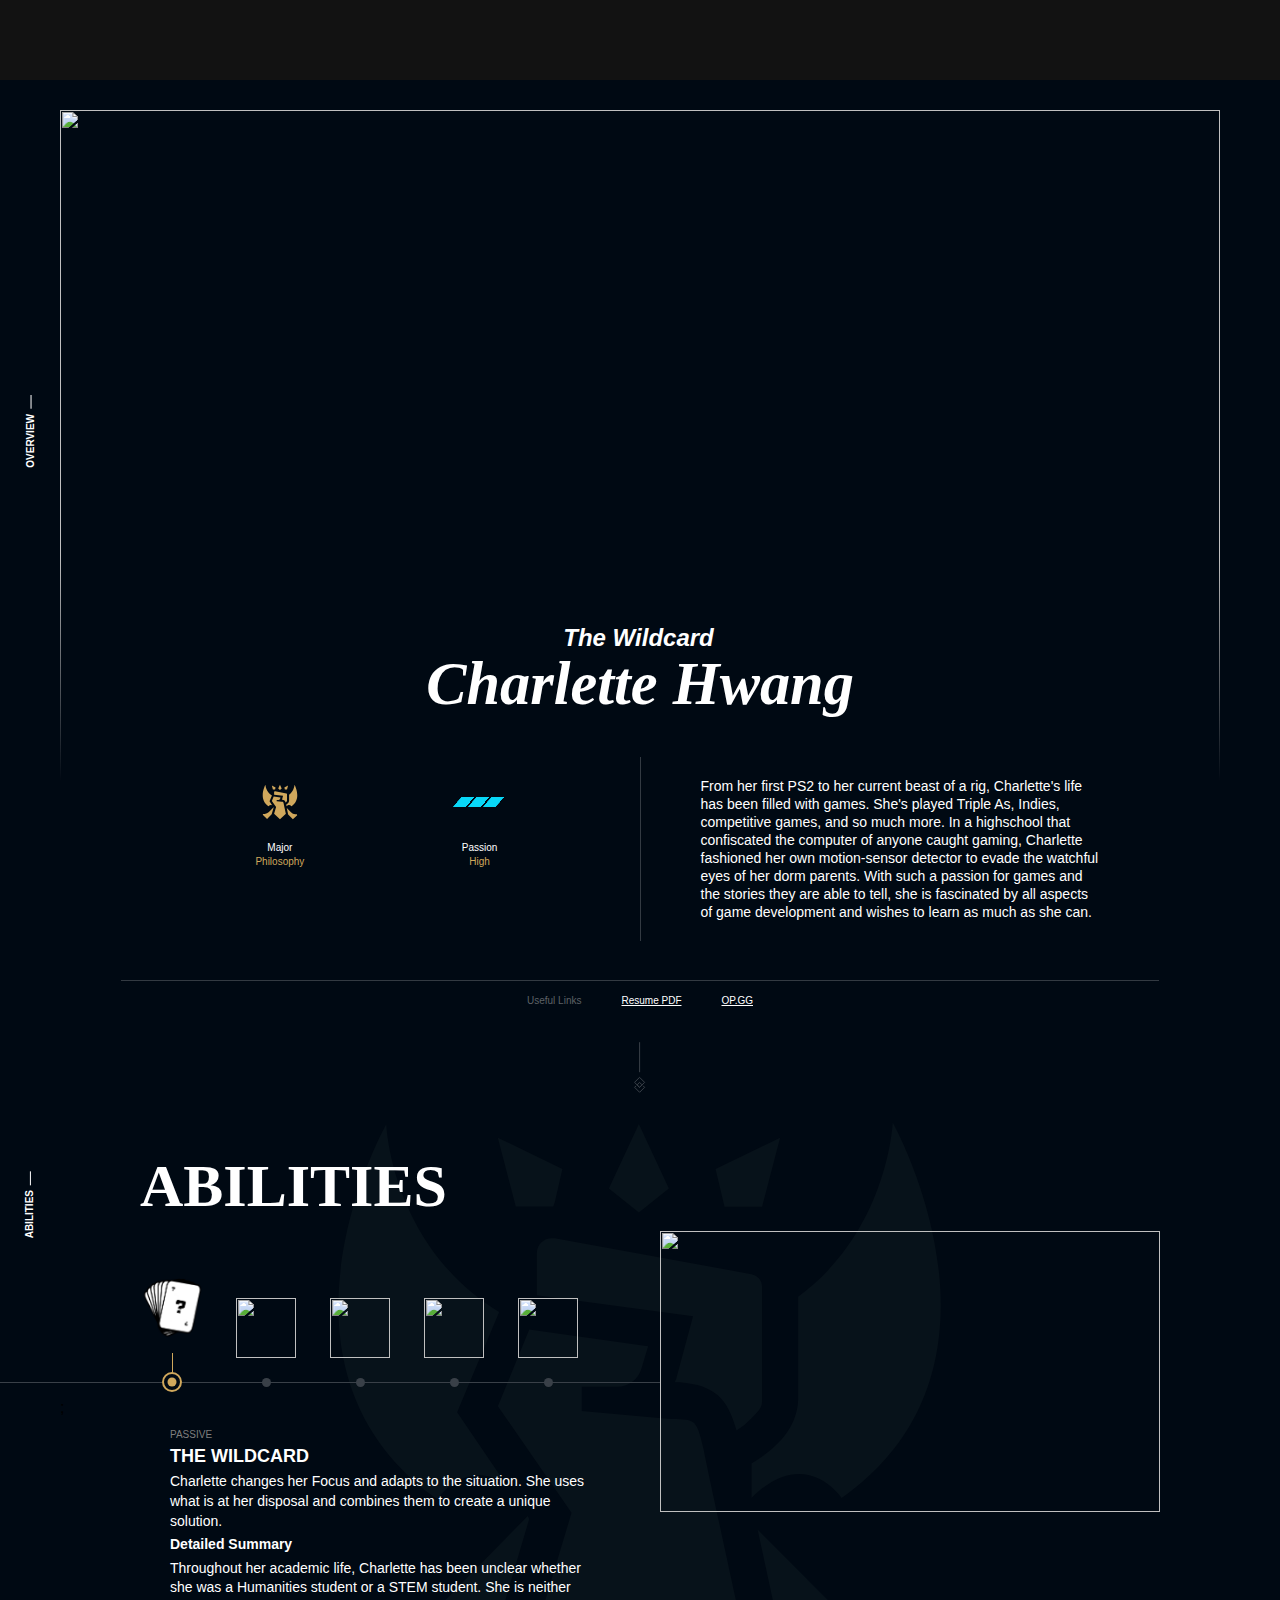
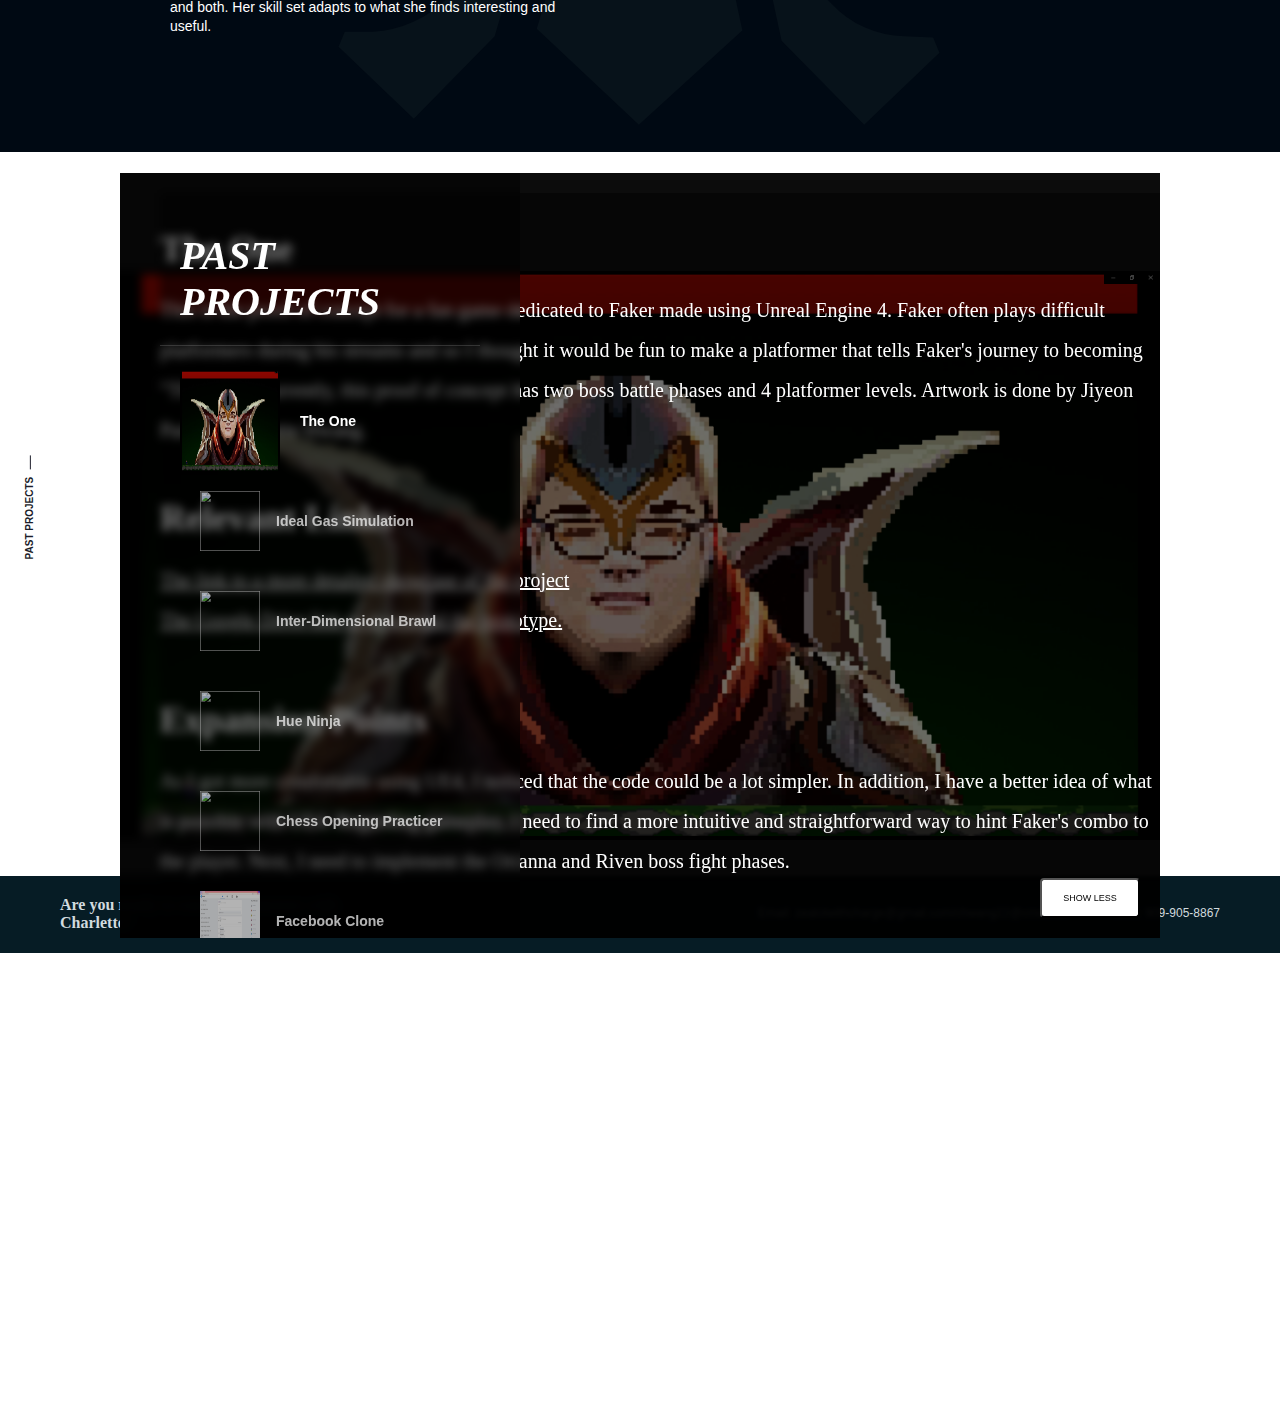
==== commit f173b7c6: "added div" ====
--- a/index.html
+++ b/index.html
@@ -4625,7 +4625,6 @@
                           </div><noscript><img src="https://ddragon.leagueoflegends.com/cdn/img/champion/splash/Pyke_1.jpg"
                               style="object-fit:cover" alt="" class="style__NoScriptImg-sc-1rs2qnb-0 jenRBy" /></noscript>
                         </div>
-                      </div>
                       
                       <div style="height:100%;" id="slide3" class="style__SlideshowItem-sc-1tlyqoa-3 djBNyd">
                         <div class="style__SlideshowItemImage-sc-1tlyqoa-4 bgpnhB"
@@ -4669,7 +4668,6 @@
                             </div>
                           </div></noscript>
                         </div>
-                      </div>
                       <div style="height:100%;" id="slide4" class="style__SlideshowItem-sc-1tlyqoa-3 djBNyd">
                         <div class="style__SlideshowItemImage-sc-1tlyqoa-4 bgpnhB"
                           style="position:relative;height:100%;">
@@ -4708,7 +4706,6 @@
                             </div>
                           </div></noscript>
                         </div>
-                      </div>
                       <div style="height:100%;" id="slide5" class="style__SlideshowItem-sc-1tlyqoa-3 djBNyd">
                         <div class="style__SlideshowItemImage-sc-1tlyqoa-4 bgpnhB"
                           style="position:relative;height:100%;">
@@ -4747,7 +4744,6 @@
                         </div>
                       
                       </div></noscript>
-                      </div>
                       </div>
                       <div style="height:100%;" id="slide6" class="style__SlideshowItem-sc-1tlyqoa-3 djBNyd">
                         <div class="style__SlideshowItemImage-sc-1tlyqoa-4 bgpnhB"
@@ -4804,7 +4800,6 @@
                       
                           </div></noscript>
                         </div>
-                      </div>
                       <div style="height:100%;" id="slide7" class="style__SlideshowItem-sc-1tlyqoa-3 djBNyd">
                         <div class="style__SlideshowItemImage-sc-1tlyqoa-4 bgpnhB"
                           style="position:relative;height:100%;">
@@ -4893,7 +4888,6 @@
                       
                           </div></noscript>
                         </div>
-                      </div>
                       <div style="height:100%;" id="slide9" class="style__SlideshowItem-sc-1tlyqoa-3 djBNyd">
                         <div class="style__SlideshowItemImage-sc-1tlyqoa-4 bgpnhB"
                           style="position:relative;height:100%;">
@@ -4926,7 +4920,6 @@
                             </div>
                           </div></noscript>
                         </div>
-                      </div>
                       <div style="height:100%;" id="slide10" class="style__SlideshowItem-sc-1tlyqoa-3 djBNyd">
                         <div class="style__SlideshowItemImage-sc-1tlyqoa-4 bgpnhB"
                           style="position:relative;height:100%;">
@@ -4960,7 +4953,6 @@
                             </div>
                           </div></noscript>
                         </div>
-                      </div>
                       </div>
                       <div class="style__Side-sc-1tlyqoa-6 kcGhQe" id="list_container" style="width:min-content;margin-top:2%;margin-bottom:2%;height:100%">
                         <h2 class="style__Title-sc-1tlyqoa-7 style__SideTitle-sc-1tlyqoa-9 bxVefT"><i>PAST PROJECTS</i></h2>
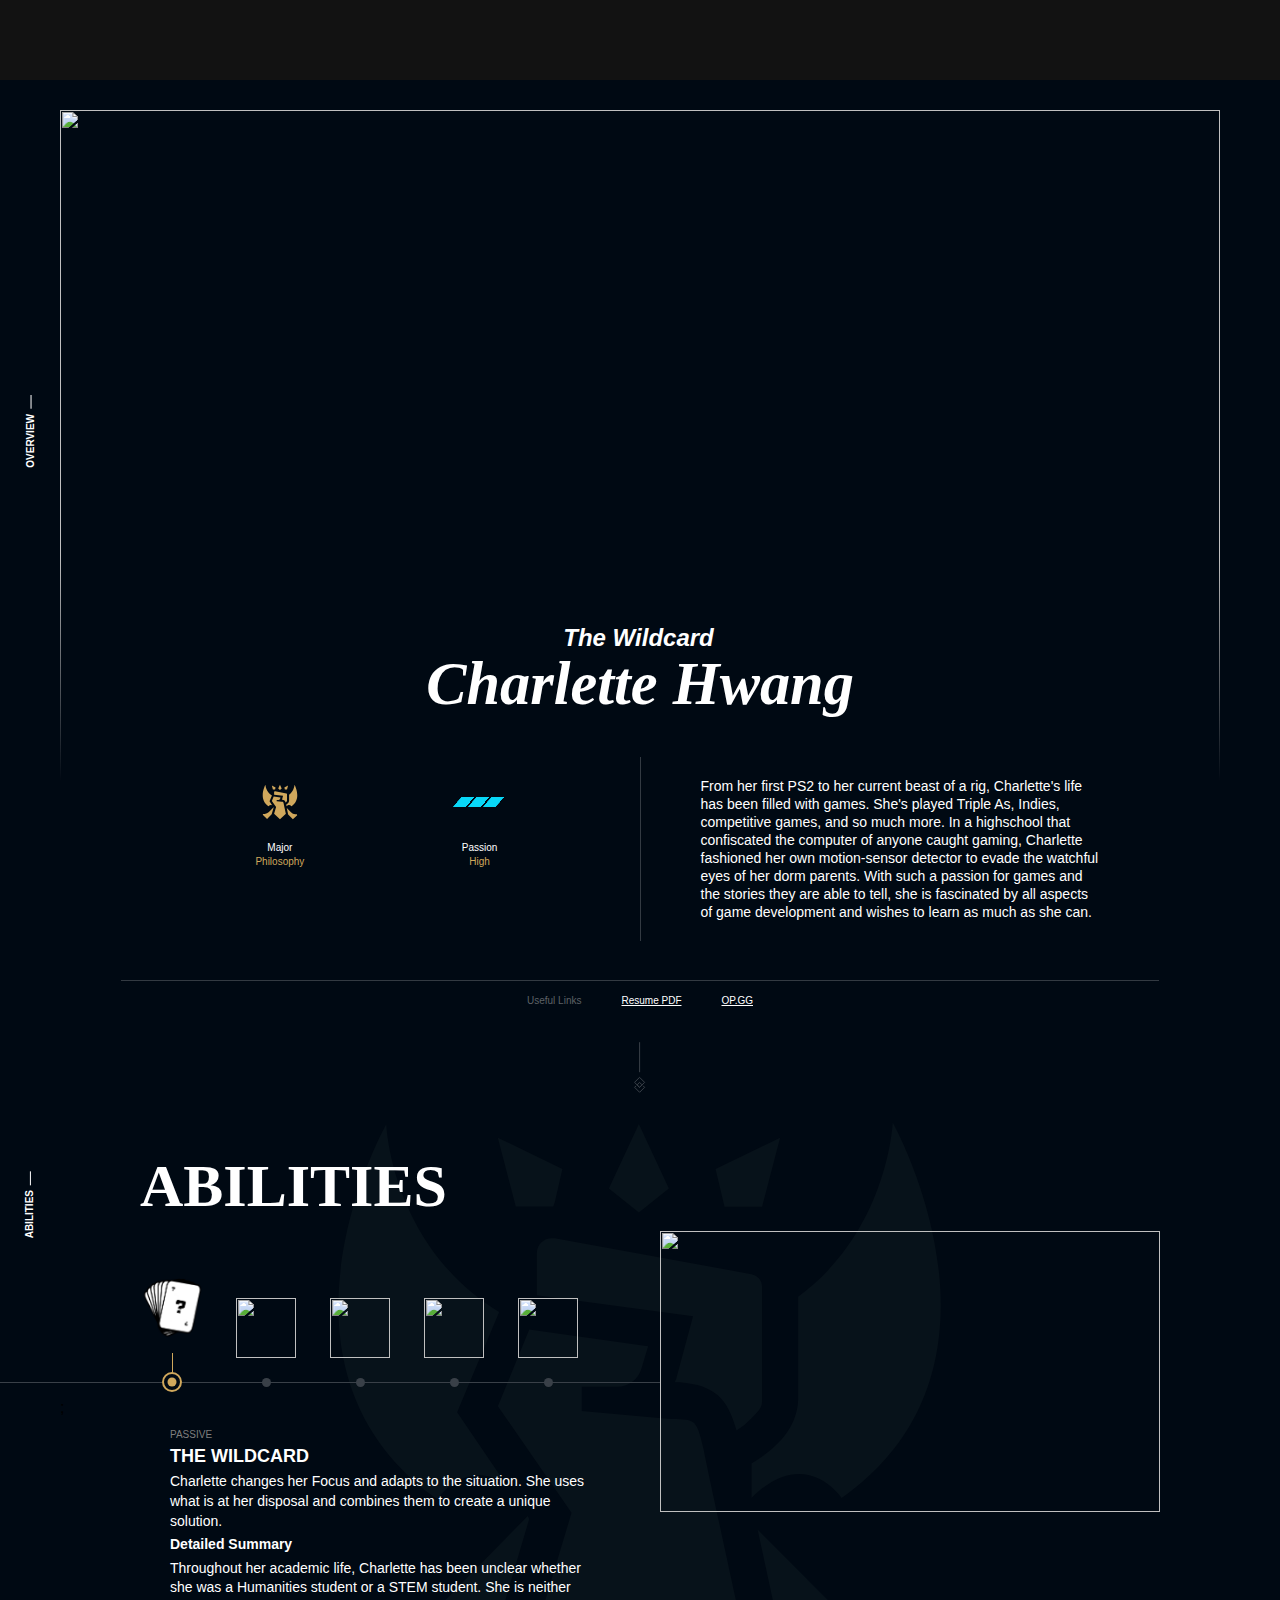
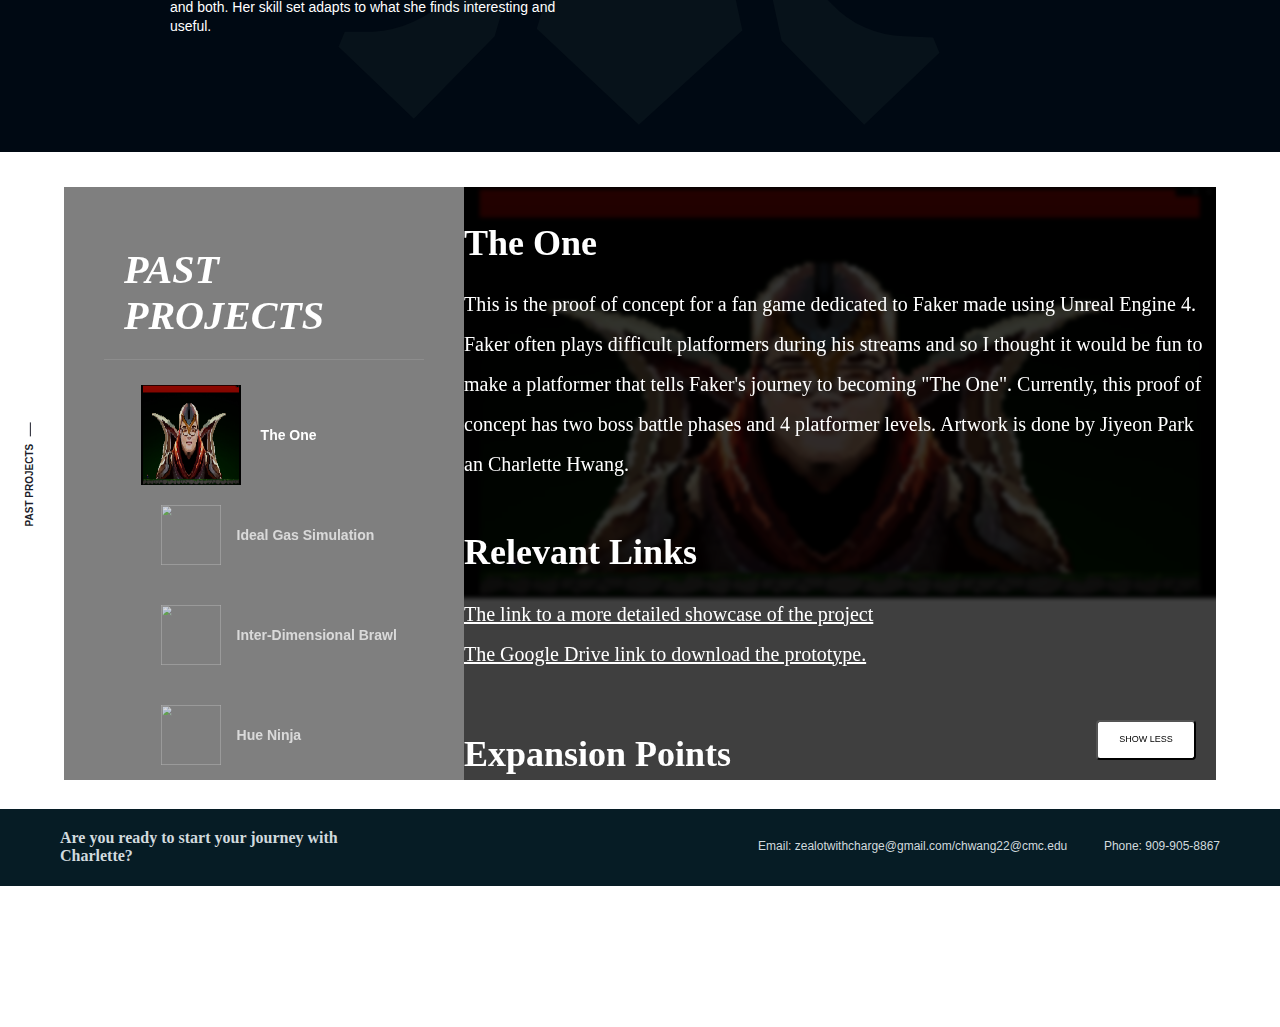
==== commit c9ddc9ac: "fixed margins for pics" ====
--- a/index.html
+++ b/index.html
@@ -36,7 +36,7 @@
  
   </script>
   <style>
-.style__CarouselWrapper-sc-1tlyqoa-10.eWxvcA {
+#skin_wrapper{
     overflow-y: scroll;
     scrollbar-color: rebeccapurple green;
     scrollbar-width: thin;
@@ -4027,7 +4027,7 @@
       function set_size(){
         doc_height = document.getElementById("___gatsby").offsetHeight;
         console.log(doc_height);
-        document.getElementById("project_section").style.height = doc_height*0.3+"px";
+        document.getElementById("project_section").style.height = doc_height*0.25+"px";
 
       }
       </script>
@@ -4540,425 +4540,13 @@
                 <div class="style__Text-sc-1b3i3yo-2 jblpPt">                   PAST PROJECTS                                         </div>
               </div>
             </div>
-            <div class="style__Content-sc-1b3i3yo-3 kUWoww">
-              <div class="style__Content-sc-1tlyqoa-1 dekDsQ" style = "display:flex;flex-direction:row-reverse;height:100%;padding-top:2%;padding-bottom:2%;margin-top:0;flex-shrink:0;">
-                <div class="style__Slideshow-sc-1tlyqoa-2 gUBieu" style="height:100%;padding-bottom:0;position:absolute;">
-                  <div style="height:100%" id="slide1" class="style__SlideshowItem-sc-1tlyqoa-3 djBNyd is-active">
-                    <div class="style__SlideshowItemImage-sc-1tlyqoa-4 bgpnhB" style = "position: relative;height:100%;">
-                      
-                      
-                        <div class="overlay" id="slide11" style="overflow-y:scroll;box-sizing:border-box;width:auto;height:auto;position:relative;height:100%;">
-                          <div id="text" style="
-                                                  position: absolute;
-                                                  top:20px;
-                                                  left:40px;
-                                                  background:rgba(0,0,0,0.5);font-size:20px;
-                                                  color: white;background:rgba(0,0,0,0.5);font-family:Beaufort for LOL, serif;">
-                            <h3 style="font-size:36px">The One</h3>
-                            <p>
-                              This is the proof of concept for a fan game dedicated to Faker made using Unreal Engine 4. Faker often
-                                    plays difficult platformers during his streams and so I thought it would be fun to
-                                    make a platformer that tells Faker's journey to becoming "The One". Currently, this proof of concept has two boss battle phases and 4
-                                    platformer levels. Artwork is done by Jiyeon Park an Charlette Hwang.
-                            </p>
-                            <h4 style="font-size:36px;">
-                              Relevant Links
-                            </h4>
-                            <p><a href="/theone.html">The link to a more detailed showcase of the project</a><br>
-                              <a href="https://drive.google.com/file/d/13fvY8kzebsw15nJla3wqBA08DUHiT9W4/view?usp=sharing">The Google Drive link to download the prototype.</a>
-                            </p>
-                            <h5>Expansion Points</h5>
-                            <p>As I got more comfortable using UE4, I noticed that the code could be a lot simpler. In addition, I have a better idea of what is possible with UE4.
-                            Regarding gameplay, I need to find a more intuitive and straightforward way to hint Faker's combo to the player. Next, I need to implement the Orianna and Riven boss fight phases.</p>
-                          </div>
-                        <img src="/ryu.PNG" style="object-fit:contain;background-color:rgb(0,0,0,0.9);flex-basis: 500px;width:100%;height:100%;" alt=""
-                          class="style__NoScriptImg-sc-1rs2qnb-0 style__Img-sc-1rs2qnb-1 bhdZGR" data-object-fit="cover">
-                        <button class="buttoner" onclick="off(this.id)" id="slide11b">Show Less</button>
-                      
-                        </div>
-                      </div></noscript>
-                      
-                      </div>
-                      <div style="height:100%;" id="slide2" class="style__SlideshowItem-sc-1tlyqoa-3 djBNyd">
-                        <div class="style__SlideshowItemImage-sc-1tlyqoa-4 bgpnhB"
-                          style="position:relative;height:100%;">
-                      
-                          
-                            <div class="overlay" id="slide22" style="overflow-y:scroll;box-sizing:border-box;width:auto;height:auto;position:relative;height:100%;">
-                              <div id="text" style="
-                                                  position: absolute;
-                                                  top:20px;
-                                                  left:40px;
-                                                  background:rgba(0,0,0,0.5);font-size:20px;
-                                                  color: white;">
-                                <h3 style="font-size:36px">Ideal Gas Simulation</h3>
-                                <p>
-                                  This is a simulation of an ideal gas I made for my Physics class. I wanted to verify the formula pV = nRT
-                                  using the definition of pressure as p = F/A. Using Unreal Engine 4, I was able to calculate the pressure by
-                                  collecting the Force applied by each molecule on the walls of the box and dividing that by the total surface
-                                  area of the inner box. Through this simulation, I was able to show that a) pV = nRT holds true for ideal
-                                  gasses b) this equation is independent of mass. This simulation also allows you to input the temperature (in
-                                  Kelvin), the mass of the molecule (in kg), the volume of the box (in m^3) and the number of molecules and
-                                  creates the starting state accordingly.
-                                </p>
-                                <h4 style="font-size:36px;">
-                                  Relevant Links
-                                </h4>
-                                <p><a href="/IDS.pdf">The lab report for this simulation.</a><br>
-                                  <a href="https://drive.google.com/file/d/1QI-RsnSnPTo1CdBvDM3A7-wv4cApDqbg/view?usp=sharing">The Google
-                                    Drive link for the simulation.</a>
-                                </p>
-                                <h5>Expansion Points</h5>
-                                <p>This simulation can benefit from a proper GUI. With a fast enough computer, I could also change the
-                                  simulation to simulate gas particles with gravitational attraction. This would allow the simulation to
-                                  verify the Van der Waals formula <img
-                                    src="https://wikimedia.org/api/rest_v1/media/math/render/svg/24899dc0e9b8cae3c359464d400b279420028451"
-                                    alt="equation" style="filter:invert(1);">. This would probably require optimizing the UE4 physics engine.
-                                </p>
-                              </div>
-                            <img src="/physics_project.png"
-                              style="object-fit:contain;background-color:rgb(0,0,0,0.9);flex-basis: 500px;width:100%;height:100%;" alt=""
-                              class="style__NoScriptImg-sc-1rs2qnb-0 style__Img-sc-1rs2qnb-1 bhdZGR" data-object-fit="cover">
-                            <button class="buttoner" onclick="off(this.id)" id="slide22b">Show Less</button>
-                            </div>
-                      
-                          </div><noscript><img src="https://ddragon.leagueoflegends.com/cdn/img/champion/splash/Pyke_1.jpg"
-                              style="object-fit:cover" alt="" class="style__NoScriptImg-sc-1rs2qnb-0 jenRBy" /></noscript>
-                        </div>
-                      
-                      <div style="height:100%;" id="slide3" class="style__SlideshowItem-sc-1tlyqoa-3 djBNyd">
-                        <div class="style__SlideshowItemImage-sc-1tlyqoa-4 bgpnhB"
-                          style="position:relative;height:100%;">
-                      
-                          
-                            <div class="overlay" id="slide33" style="overflow-y:scroll;box-sizing:border-box;width:auto;height:auto;position:relative;height:100%;">
-                              <div id="text" style="
-                                                  position: absolute;
-                                                  top:20px;
-                                                  left:40px;
-                                                  background:rgba(0,0,0,0.5);font-size:20px;
-                                                  color: white;">
-                                <h3 style="font-size:36px">Inter-Dimensional Brawl</h3>
-                                <p>
-                                  This is the first multiplayer game I made. Set in interdimensional space, six characters battle it out using
-                                  their wacky abilities. Using GameMaker Studio, I coded the game and implemented multiplayer functionality.
-                                  For the graphics, I recruited artists from my school.
-                                  My goal was to make a game I could play with my friends during the short breaks we had in between class in
-                                  high school.
-                                  I completely underestimated the development time and this was the project that really drilled into my head
-                                  how hard game development was.
-                                </p>
-                                <h4 style="font-size:36px;">
-                                  Relevant Links
-                                </h4>
-                                <p>
-                                  <a
-                                    href="https://drive.google.com/file/d/0B9-s2h7moO8RV3FCOUtHRjRtNjA/view?usp=sharing&resourcekey=0-GAyz52ld1mVvhnn5iUHOnw">The
-                                    Google Drive link for the APK.</a>
-                                </p>
-                                <h5>Expansion Points</h5>
-                                <p>As a novice programmer, the code is extremely messy and not optimized. Even though there is multiplayer
-                                  functionality, from the player's perspective, it's unituitive and confusing. The gameplay needs to be
-                                  smoothened out. I think a lot would be improved by using UE4 instead of GMS</p>
-                              </div>
-                            <img src="/IDB.png" style="object-fit:fill;flex-basis: 500px;width:100%;height:100%;" alt=""
-                              class="style__NoScriptImg-sc-1rs2qnb-0 style__Img-sc-1rs2qnb-1 bhdZGR" data-object-fit="cover">
-                            <button class="buttoner" onclick="off(this.id)" id="slide33b">Show Less</button>
-                      
-                            </div>
-                          </div></noscript>
-                        </div>
-                      <div style="height:100%;" id="slide4" class="style__SlideshowItem-sc-1tlyqoa-3 djBNyd">
-                        <div class="style__SlideshowItemImage-sc-1tlyqoa-4 bgpnhB"
-                          style="position:relative;height:100%;">
-                      
-                          
-                            <div class="overlay" id="slide44" style="overflow-y:scroll;box-sizing:border-box;width:auto;height:auto;position:relative;height:100%;">
-                              <div id="text" style="
-                                                  position: absolute;
-                                                  top:20px;
-                                                  left:40px;
-                                                  background:rgba(0,0,0,0.5);font-size:20px;
-                                                  color: white;">
-                                <h3 style="font-size:36px">Hue Ninja</h3>
-                                <p>
-                                  This is the first game I ever made. It was built using GameMaker Studio and the art was done by my friend
-                                  Doyun. My goal was to make a game where you can turn your brain off and relax. Essentially, it's a game
-                                  version of a fidget spinner.
-                                  This was my first independent coding project.
-                                </p>
-                                <h4 style="font-size:36px;">
-                                  Relevant Links
-                                </h4>
-                                <p>
-                                  <a
-                                    href="https://drive.google.com/file/d/0B9-s2h7moO8RUWYxWWdJTTFCdjg/view?usp=sharing&resourcekey=0-5eItWnyNN0iCXO8VGCgZOw">The
-                                    Google Drive link for the APK.</a>
-                                </p>
-                                <h5>Expansion Points</h5>
-                                <p>Like with all first projects, the code is messy and not optimal at all. In fact, I just couldn't figure out
-                                  how to do a smooth screen transition. This game can probably be recreated quite easily in UE4 </p>
-                              </div>
-                            <img src="/Hue.png" style="object-fit:fill;flex-basis: 500px;width:100%;height:100%;" alt=""
-                              class="style__NoScriptImg-sc-1rs2qnb-0 style__Img-sc-1rs2qnb-1 bhdZGR" data-object-fit="cover">
-                            <button class="buttoner" onclick="off(this.id)" id="slide44b">Show Less</button>
-                      
-                            </div>
-                          </div></noscript>
-                        </div>
-                      <div style="height:100%;" id="slide5" class="style__SlideshowItem-sc-1tlyqoa-3 djBNyd">
-                        <div class="style__SlideshowItemImage-sc-1tlyqoa-4 bgpnhB"
-                          style="position:relative;height:100%;">
-                      
-                        <div class="overlay" id="slide55" style="overflow-y:scroll;box-sizing:border-box;width:auto;height:auto;position:relative;height:100%;">
-                          <div id="text" style="
-                                                                        position: absolute;
-                                                                        top:20px;
-                                                                        left:40px;
-                                                                        background:rgba(0,0,0,0.5);font-size:20px;
-                                                                        color: white;">
-                            <h3 style="font-size:36px">Chess Opening Practicer</h3>
-                            <p>
-                              This is a simple tool for Chess to practice openings that uses the python-chess and Python-Easy-Chess-GUI libraries. 
-                              I memorize best when I do short, frequent quizzes on the material.
-                              To do this, the user can load in .pgn files of the openings they want to practice and the program will wait until the correct move is played.
-                              After the opening is completed, the program randomly loads a new opening in the pgn folder.
-                              This allows the player to test themselves on several openings.
-                              The player is able to choose the variation they want to play and the program will play a random variation from that line.
-                            </p>
-                            <h4 style="font-size:36px;">
-                              Relevant Links
-                            </h4>
-                            <p>
-                              <a
-                                href="https://github.com/zealotwithcharge/Python-Easy-Chess-GUI">The
-                                link to the Github Repository.</a>
-                            </p>
-                            <h5>Expansion Points</h5>
-                            <p>The Python-Easy-Chess-GUI library is a great starting point, but it is quite limited. I plan to add the following functions: a) the option to drag pieces b) the option to add variation using the program c) the option to extend the opening using engine moves</p>
-                          </div>
-                        <img src="/chess.png"
-                          style="object-fit:contain;background-color:rgb(0,0,0,0.9);flex-basis: 500px;width:100%;height:100%;" alt=""
-                          class="style__NoScriptImg-sc-1rs2qnb-0 style__Img-sc-1rs2qnb-1 bhdZGR" data-object-fit="cover">
-                        <button class="buttoner" onclick="off(this.id)" id="slide55b">Show Less</button>
-                        </div>
-                      
-                      </div></noscript>
-                      </div>
-                      <div style="height:100%;" id="slide6" class="style__SlideshowItem-sc-1tlyqoa-3 djBNyd">
-                        <div class="style__SlideshowItemImage-sc-1tlyqoa-4 bgpnhB"
-                          style="position:relative;height:100%;">
-                      
-                          
-                            <div class="overlay" id="slide66" style="overflow-y:scroll;box-sizing:border-box;width:auto;height:auto;position:relative;height:100%;">
-                              <div id="text" style="
-                                                  position: absolute;
-                                                  top:20px;
-                                                  left:40px;
-                                                  background:rgba(0,0,0,0.5);font-size:20px;
-                                                  color: white;">
-                                <h3 style="font-size:36px">Facebook Clone</h3>
-                                <p style="line-height:150%">
-                                  This is a clone of Facebook I made for my CS40 class that uses Flask, jinja2, and SQL. It has the following functionalities:
-                                  <br>
-                                  -User creation
-                                  <br>
-                                  -Log in/out
-                                  <br>
-                                  -Posts/replies/likes/edits/deletes
-                                  <br>
-                                  -Markdown support/@ mention user
-                                  <br>
-                                  -Profile page with description
-                                  <br>
-                                  -Random profile image
-                                  <br>
-                                  -Search
-                                  <br>
-                                  -Language support using Google Translate
-                                  <br>
-                                  
-                                </p>
-                                <h4 style="font-size:36px;position:relative;height:100%;top:-10px">
-                                  Relevant Links
-                                </h4>
-                                <p>
-                                  <a
-                                    href="https://github.com/zealotwithcharge/facebook_clone_cs40">The
-                                    link for the Github Repository</a>
-                                </p>
-                                <h5>Expansion Points</h5>
-                                <p>a) Replies to replies 
-                                  <br>
-                                  b) DM <br>c) better UI <br>d) change password</p>
-                              </div>
-                            <img src="/facebook.png"
-                              style="object-fit:contain;background-color:rgb(0,0,0,0.9);flex-basis: 500px;width:100%;height:100%;" alt=""
-                              class="style__NoScriptImg-sc-1rs2qnb-0 style__Img-sc-1rs2qnb-1 bhdZGR" data-object-fit="cover">
-                            <button class="buttoner" onclick="off(this.id)" id="slide66b">Show Less</button>
-                            </div>
-                      
-                          </div></noscript>
-                        </div>
-                      <div style="height:100%;" id="slide7" class="style__SlideshowItem-sc-1tlyqoa-3 djBNyd">
-                        <div class="style__SlideshowItemImage-sc-1tlyqoa-4 bgpnhB"
-                          style="position:relative;height:100%;">
-                      
-                          <div
-                            style="width:100%;height:100%;position:relative;height:100%;display:flex;flex-flow:row wrap;border: 1px solid gray;box-sizing: border-box;">
-                            <div class="overlay" id="slide77" style="overflow-y:scroll;box-sizing:border-box;width:auto;height:auto;position:relative;height:100%;">
-                              <div id="text" style="
-                                                  position: absolute;
-                                                  top:20px;
-                                                  left:40px;
-                                                  background:rgba(0,0,0,0.5);font-size:20px;
-                                                  color: white;">
-                                <h3 style="font-size:36px">LoL Challenger Stats</h3>
-                                <p>
-                                  This is an analysis of various stats in League of Legends using the Riot API.
-                                  Currently, there are graphs for VPS (Vision per Sec), GPS (Gold per Sec), DPG (Damage per Gold), and CSPS (CS per Sec) for Challenger players in different regions.
-                                  There is also a GPS and game time comparison of different divisions of the NA server.
-                                </p>
-                                <h4 style="font-size:36px;">
-                                  Relevant Links
-                                </h4>
-                                <p>
-                                  <a
-                                    href="https://github.com/zealotwithcharge/hw_02">The link to the Github Repository.</a>
-                                </p>
-                                <h5>Expansion Points</h5>
-                                <p>This was made using a JSON database but it could be much faster using SQL. In addition, it would be cool to add the ability to quickly choose the stats and targets to compare and to create a graph accordingly.</p>
-                              </div>
-                            <img src="/graph1.PNG" style="object-fit:fill;flex-basis: 33.3333%;width:33.333333%;height:50%;" alt=""
-                              class="style__NoScriptImg-sc-1rs2qnb-0 style__Img-sc-1rs2qnb-1 bhdZGR" data-object-fit="cover">
-                            <img src="/graph2.PNG" style="object-fit:fill;flex-basis: 33.3333%;width:33.333333%;height:50%;" alt=""
-                              class="style__NoScriptImg-sc-1rs2qnb-0 style__Img-sc-1rs2qnb-1 bhdZGR" data-object-fit="cover">
-                            </div>
-                            <img src="/graph3.PNG" style="object-fit:fill;flex-basis: 33.3333%;width:33.333333%;height:50%;" alt=""
-                              class="style__NoScriptImg-sc-1rs2qnb-0 style__Img-sc-1rs2qnb-1 bhdZGR" data-object-fit="cover">
-                            <img src="/graph4.PNG" style="object-fit:fill;flex-basis: 33.3333%;width:33.333333%;height:50%;" alt=""
-                              class="style__NoScriptImg-sc-1rs2qnb-0 style__Img-sc-1rs2qnb-1 bhdZGR" data-object-fit="cover">
-                            <img src="/graph5.PNG" style="object-fit:fill;flex-basis: 33.3333%;width:33.333333%;height:50%;" alt=""
-                              class="style__NoScriptImg-sc-1rs2qnb-0 style__Img-sc-1rs2qnb-1 bhdZGR" data-object-fit="cover">
-                            <img src="/graph6.PNG" style="object-fit:fill;flex-basis: 33.3333%;width:33.333333%;height:50%;" alt=""
-                              class="style__NoScriptImg-sc-1rs2qnb-0 style__Img-sc-1rs2qnb-1 bhdZGR" data-object-fit="cover">
-                      
-                      
-                      
-                            <button class="buttoner" onclick="off(this.id)" id="slide77b">Show Less</button>
-                      
-                          </div></noscript>
-                        </div>
-                      </div>
-                      <div style="height:100%;" id="slide8" class="style__SlideshowItem-sc-1tlyqoa-3 djBNyd">
-                        <div class="style__SlideshowItemImage-sc-1tlyqoa-4 bgpnhB"
-                          style="position:relative;height:100%;">
-                      
-                          
-                            <div class="overlay" id="slide88" style="overflow-y:scroll;box-sizing:border-box;width:auto;height:auto;position:relative;height:100%;">
-                              <div id="text" style="
-                                                  position: absolute;
-                                                  top:20px;
-                                                  left:40px;
-                                                  background:rgba(0,0,0,0.5);font-size:20px;
-                                                  color: white;">
-                                <h3 style="font-size:36px">Almost, Maine</h3>
-                                <p>
-                                  During my gap year, I studied acting and this was the final showcase we did.
-                                  I played Steve for the scene "This Hurts". In this scene, Marvalyn accidently bashes Steve's head with an ironing board, only to learn that Steve is incapable of feeling pain. 
-                                  Steve tells Marvalyn about his condition and how he has a notebook of things he should be afraid of so that he knows what to avoid.
-                                  Marvalyn tries to convince Steve that that is not how pain or fear works and ends up kissing Steve.
-                                  As Marvalyn leaves, she hits Steve's head again which causes Steve to shout "Ow!"
-                                </p>
-                                <h4 style="font-size:36px;">
-                                  Relevant Links
-                                </h4>
-                                <p>
-                                  <a
-                                    href="https://drive.google.com/file/d/1BR9vBEKLa4FxyIk2YVLzX8mpTE7x3L6w/view?usp=sharing">The
-                                    Google Drive link for the video of my section of the showcase. Starts at 4:24</a>
-                                </p>
-                  
-                              </div>
-                            <img src="/maine.png"
-                              style="object-fit:contain;background-color:rgb(0,0,0,0.9);flex-basis: 500px;width:100%;height:100%;" alt=""
-                              class="style__NoScriptImg-sc-1rs2qnb-0 style__Img-sc-1rs2qnb-1 bhdZGR" data-object-fit="cover">
-                            <button class="buttoner" onclick="off(this.id)" id="slide88b">Show Less</button>
-                            </div>
-                      
-                          </div></noscript>
-                        </div>
-                      <div style="height:100%;" id="slide9" class="style__SlideshowItem-sc-1tlyqoa-3 djBNyd">
-                        <div class="style__SlideshowItemImage-sc-1tlyqoa-4 bgpnhB"
-                          style="position:relative;height:100%;">
-                      
-                          
-                            <div class="overlay" id="slide99" style="overflow-y:scroll;box-sizing:border-box;width:auto;height:auto;position:relative;height:100%;">
-                              <div id="text" style="
-                                                  position: absolute;
-                                                  top:20px;
-                                                  left:40px;
-                                                  background:rgba(0,0,0,0.5);font-size:20px;
-                                                  color: white;">
-                                <h3 style="font-size:36px">Written Work</h3>
-                                <p>
-                                  This is a compilation of the various written work I have produced.
-                                  <br>
-                                  Poems: <a href = "/written_work/TNP.pdf">The New Pile</a>, <a href = "/written_work/Insanity.pdf">Insanity</a>, <a href = "/written_work/TR.pdf">The Ruler</a>, <a href = "/written_work/ATTT.pdf">A Tribute to Tal</a>, <a href = "/written_work/CSF.pdf">A continuation of a fragment of Sappho's poem</a>
-                                  <br>
-                                  Essays: <a href = "/written_work/MLAI.pdf">My Life as Isaac</a>, <a href = "/written_work/ANO.pdf">A Night Out</a>, <a href = "/written_work/PP.pdf">Plato and Poetry</a>, <a href = "/written_work/TQ.pdf">The Question</a>, <a href = "/written_work/WICIAAG.pdf">Why Ice Cream is an Absolute Good</a>
-                                  <br>
-                                  Philosophy Papers: <a href = "/written_work/VCIG.pdf">Value Clarity in Games</a>, <a href = "/written_work/DADCCA.pdf">Defense against the Deviant Causal Chain Argument</a>
-                                </p>
-                                
-                              
-                              </div>
-                            <img src="/written.png" style="object-fit:fill;flex-basis: 500px;width:100%;height:100%;" alt=""
-                              class="style__NoScriptImg-sc-1rs2qnb-0 style__Img-sc-1rs2qnb-1 bhdZGR" data-object-fit="cover">
-                            <button class="buttoner" onclick="off(this.id)" id="slide99b">Show Less</button>
-                      
-                            </div>
-                          </div></noscript>
-                        </div>
-                      <div style="height:100%;" id="slide10" class="style__SlideshowItem-sc-1tlyqoa-3 djBNyd">
-                        <div class="style__SlideshowItemImage-sc-1tlyqoa-4 bgpnhB"
-                          style="position:relative;height:100%;">
-                      
-                          
-                            <div class="overlay" id="slide1010" style="overflow-y:scroll;box-sizing:border-box;width:auto;height:auto;position:relative;height:100%;">
-                              <div id="text" style="
-                                                  position: absolute;
-                                                  top:20px;
-                                                  left:40px;
-                                                  background:rgba(0,0,0,0.5);font-size:20px;
-                                                  color: white;">
-                                <h3 style="font-size:36px">Translations</h3>
-                                <p>
-                                  I've been working as a freelance translator since 2019, mostly working with T1.
-                                  I've also done work for the Institute for Ecological Civilization, translating their academic papers.
-                                </p>
-                                <h4 style="font-size:36px;">
-                                  Relevant Links
-                                </h4>
-                                <p>
-                                  <a
-                                    href="/written_work/ecociv.pdf">The full compilation of papers</a>
-                                </p>
-                
-                              </div>
-                            <img src="/trans_praise.png" style="object-fit:fill;flex-basis: 500px;width:100%;height:100%;" alt=""
-                              class="style__NoScriptImg-sc-1rs2qnb-0 style__Img-sc-1rs2qnb-1 bhdZGR" data-object-fit="cover">
-                            <button class="buttoner" onclick="off(this.id)" id="slide1010b">Show Less</button>
-                      
-                            </div>
-                          </div></noscript>
-                        </div>
-                      </div>
-                      <div class="style__Side-sc-1tlyqoa-6 kcGhQe" id="list_container" style="width:min-content;margin-top:2%;margin-bottom:2%;height:100%">
+            <div class="style__Content-sc-1b3i3yo-3 kUWoww" style="padding:0 0;padding-bottom:5%;">
+              <div class="style__Content-sc-1tlyqoa-1 dekDsQ" style = "display:flex;flex-direction:row;width:90vw;height:100%;padding-top:3%;padding-bottom:3%;margin-top:0;">
+                      <div class="style__Side-sc-1tlyqoa-6 kcGhQe" id="list_container" style="flex-basis:20%;height:100%;order:1;flex-shrink:3;position:relative;">
                         <h2 class="style__Title-sc-1tlyqoa-7 style__SideTitle-sc-1tlyqoa-9 bxVefT"><i>PAST PROJECTS</i></h2>
-                        <div class="style__CarouselWrapper-sc-1tlyqoa-10 eWxvcA" id = "skin_wrapper">
+                        <div class="style__CarouselWrapper-sc-1tlyqoa-10 eWxvcA">
                           <ul class="style__CarouselContainer-sc-1tlyqoa-11 cUeBFP" id="skin_wheel" style="height:100%; margin-top:0px;">
-                            <div class="swiper swiper-container swiper-container-initialized swiper-container-vertical">
+                            <div class="swiper swiper-container swiper-container-initialized swiper-container-vertical" id = "skin_wrapper" style="width:92%"> 
                         <div class="swiper-wrapper"
                           style="transition-duration: 0ms; transform: translate3d(0px, 25px, 0px);">
                           <li id="skin1" class="style__CarouselItem-sc-1tlyqoa-12 eladJr swiper-slide is-active"><button
@@ -5102,6 +4690,437 @@
                     </ul>
                 </div>
                 </div>
+                <div class="style__Slideshow-sc-1tlyqoa-2" style="height:100%;padding-bottom:0;flex-basis:80%;width:65vw;z-index:1;order:2;flex-shrink:2;position:relative;">
+                  <div style="height:100%" id="slide1" class="style__SlideshowItem-sc-1tlyqoa-3 djBNyd is-active">
+                    <div class="style__SlideshowItemImage-sc-1tlyqoa-4 bgpnhB" style = "position: relative;height:100%;">
+                              <div class = "contain_img" style = "position:relative;height:100%;z-index:-3;">
+                        <img src="/ryu.PNG" style="object-fit:contain;background-color:rgb(0,0,0,0.9);flex-basis: 500px;width:100%;height:auto;position:absolute;top:0;z-index:-3;" alt=""
+                          class="style__NoScriptImg-sc-1rs2qnb-0 style__Img-sc-1rs2qnb-1 bhdZGR" data-object-fit="cover">
+                          </div>
+                      
+                      
+                        <div class="overlay" id="slide11" style="overflow-y:scroll;box-sizing:border-box;width:auto;position:absolute;top:0;bottom:0;right:0;left:0;margin:auto;height:100%;">
+                          <div id="text" style="
+                                                  position: absolute;
+                                                  
+                                                  background:rgba(0,0,0,0.5);font-size:20px;
+                                                  color: white;background:rgba(0,0,0,0.5);font-family:Beaufort for LOL, serif;">
+                            <h3 style="font-size:36px">The One</h3>
+                            <p>
+                              This is the proof of concept for a fan game dedicated to Faker made using Unreal Engine 4. Faker often
+                                    plays difficult platformers during his streams and so I thought it would be fun to
+                                    make a platformer that tells Faker's journey to becoming "The One". Currently, this proof of concept has two boss battle phases and 4
+                                    platformer levels. Artwork is done by Jiyeon Park an Charlette Hwang.
+                            </p>
+                            <h4 style="font-size:36px;">
+                              Relevant Links
+                            </h4>
+                            <p><a href="/theone.html">The link to a more detailed showcase of the project</a><br>
+                              <a href="https://drive.google.com/file/d/13fvY8kzebsw15nJla3wqBA08DUHiT9W4/view?usp=sharing">The Google Drive link to download the prototype.</a>
+                            </p>
+                            <h5>Expansion Points</h5>
+                            <p>As I got more comfortable using UE4, I noticed that the code could be a lot simpler. In addition, I have a better idea of what is possible with UE4.
+                            Regarding gameplay, I need to find a more intuitive and straightforward way to hint Faker's combo to the player. Next, I need to implement the Orianna and Riven boss fight phases.</p>
+                          </div>
+                        <button class="buttoner" onclick="off(this.id)" id="slide11b">Show Less</button>
+                      
+                        </div>
+                      </div></noscript>
+                      
+                      </div>
+                      <div style="height:100%;" id="slide2" class="style__SlideshowItem-sc-1tlyqoa-3 djBNyd">
+                        <div class="style__SlideshowItemImage-sc-1tlyqoa-4 bgpnhB"
+                          style="position:relative;height:100%;">
+                              <div class = "contain_img" style = "position:relative;height:100%;z-index:-3;">
+                            <img src="/physics_project.png"
+                              style="object-fit:contain;background-color:rgb(0,0,0,0.9);flex-basis: 500px;width:100%;height:100%;" alt=""
+                              class="style__NoScriptImg-sc-1rs2qnb-0 style__Img-sc-1rs2qnb-1 bhdZGR" data-object-fit="cover">
+                          </div>
+                      
+                          
+                            <div class="overlay" id="slide22" style="overflow-y:scroll;box-sizing:border-box;width:auto;position:absolute;top:0;bottom:0;right:0;left:0;margin:auto;height:100%;">
+                              <div id="text" style="
+                                                  position: absolute;
+                                                  
+                                                  
+                                                  background:rgba(0,0,0,0.5);font-size:20px;
+                                                  color: white;">
+                                <h3 style="font-size:36px">Ideal Gas Simulation</h3>
+                                <p>
+                                  This is a simulation of an ideal gas I made for my Physics class. I wanted to verify the formula pV = nRT
+                                  using the definition of pressure as p = F/A. Using Unreal Engine 4, I was able to calculate the pressure by
+                                  collecting the Force applied by each molecule on the walls of the box and dividing that by the total surface
+                                  area of the inner box. Through this simulation, I was able to show that a) pV = nRT holds true for ideal
+                                  gasses b) this equation is independent of mass. This simulation also allows you to input the temperature (in
+                                  Kelvin), the mass of the molecule (in kg), the volume of the box (in m^3) and the number of molecules and
+                                  creates the starting state accordingly.
+                                </p>
+                                <h4 style="font-size:36px;">
+                                  Relevant Links
+                                </h4>
+                                <p><a href="/IDS.pdf">The lab report for this simulation.</a><br>
+                                  <a href="https://drive.google.com/file/d/1QI-RsnSnPTo1CdBvDM3A7-wv4cApDqbg/view?usp=sharing">The Google
+                                    Drive link for the simulation.</a>
+                                </p>
+                                <h5>Expansion Points</h5>
+                                <p>This simulation can benefit from a proper GUI. With a fast enough computer, I could also change the
+                                  simulation to simulate gas particles with gravitational attraction. This would allow the simulation to
+                                  verify the Van der Waals formula <img
+                                    src="https://wikimedia.org/api/rest_v1/media/math/render/svg/24899dc0e9b8cae3c359464d400b279420028451"
+                                    alt="equation" style="filter:invert(1);">. This would probably require optimizing the UE4 physics engine.
+                                </p>
+                              </div>
+                            <button class="buttoner" onclick="off(this.id)" id="slide22b">Show Less</button>
+                            </div>
+                      
+                          </div><noscript><img src="https://ddragon.leagueoflegends.com/cdn/img/champion/splash/Pyke_1.jpg"
+                              style="object-fit:cover" alt="" class="style__NoScriptImg-sc-1rs2qnb-0 jenRBy" /></noscript>
+                        </div>
+                      
+                      <div style="height:100%;" id="slide3" class="style__SlideshowItem-sc-1tlyqoa-3 djBNyd">
+                        <div class="style__SlideshowItemImage-sc-1tlyqoa-4 bgpnhB"
+                          style="position:relative;height:100%;">
+                              <div class = "contain_img" style = "position:relative;height:100%;z-index:-3;">
+                            <img src="/IDB.png" style="object-fit:fill;flex-basis: 500px;width:100%;height:100%;" alt=""
+                              class="style__NoScriptImg-sc-1rs2qnb-0 style__Img-sc-1rs2qnb-1 bhdZGR" data-object-fit="cover">
+                          </div>
+                      
+                          
+                            <div class="overlay" id="slide33" style="overflow-y:scroll;box-sizing:border-box;width:auto;position:absolute;top:0;height:100%;">
+                              <div id="text" style="
+                                                  position: absolute;
+                                                  
+                                                  
+                                                  background:rgba(0,0,0,0.5);font-size:20px;
+                                                  color: white;">
+                                <h3 style="font-size:36px">Inter-Dimensional Brawl</h3>
+                                <p>
+                                  This is the first multiplayer game I made. Set in interdimensional space, six characters battle it out using
+                                  their wacky abilities. Using GameMaker Studio, I coded the game and implemented multiplayer functionality.
+                                  For the graphics, I recruited artists from my school.
+                                  My goal was to make a game I could play with my friends during the short breaks we had in between class in
+                                  high school.
+                                  I completely underestimated the development time and this was the project that really drilled into my head
+                                  how hard game development was.
+                                </p>
+                                <h4 style="font-size:36px;">
+                                  Relevant Links
+                                </h4>
+                                <p>
+                                  <a
+                                    href="https://drive.google.com/file/d/0B9-s2h7moO8RV3FCOUtHRjRtNjA/view?usp=sharing&resourcekey=0-GAyz52ld1mVvhnn5iUHOnw">The
+                                    Google Drive link for the APK.</a>
+                                </p>
+                                <h5>Expansion Points</h5>
+                                <p>As a novice programmer, the code is extremely messy and not optimized. Even though there is multiplayer
+                                  functionality, from the player's perspective, it's unituitive and confusing. The gameplay needs to be
+                                  smoothened out. I think a lot would be improved by using UE4 instead of GMS</p>
+                              </div>
+                            <button class="buttoner" onclick="off(this.id)" id="slide33b">Show Less</button>
+                      
+                            </div>
+                          </div></noscript>
+                        </div>
+                      <div style="height:100%;" id="slide4" class="style__SlideshowItem-sc-1tlyqoa-3 djBNyd">
+                        <div class="style__SlideshowItemImage-sc-1tlyqoa-4 bgpnhB"
+                          style="position:relative;height:100%;">
+                              <div class = "contain_img" style = "position:relative;height:100%;z-index:-3;position:absolute;top:0;bottom:0;left:0;right:0;margin:auto;">
+                            <img src="/Hue.png" style="object-fit:fill;flex-basis: 500px;width:100%;height:100%;" alt=""
+                              class="style__NoScriptImg-sc-1rs2qnb-0 style__Img-sc-1rs2qnb-1 bhdZGR" data-object-fit="cover">
+                          </div>
+                      
+                          
+                            <div class="overlay" id="slide44" style="overflow-y:scroll;box-sizing:border-box;width:auto;position:absolute;top:0;height:100%;">
+                              <div id="text" style="
+                                                  position: absolute;
+                                                  
+                                                  
+                                                  background:rgba(0,0,0,0.5);font-size:20px;
+                                                  color: white;">
+                                <h3 style="font-size:36px">Hue Ninja</h3>
+                                <p>
+                                  This is the first game I ever made. It was built using GameMaker Studio and the art was done by my friend
+                                  Doyun. My goal was to make a game where you can turn your brain off and relax. Essentially, it's a game
+                                  version of a fidget spinner.
+                                  This was my first independent coding project.
+                                </p>
+                                <h4 style="font-size:36px;">
+                                  Relevant Links
+                                </h4>
+                                <p>
+                                  <a
+                                    href="https://drive.google.com/file/d/0B9-s2h7moO8RUWYxWWdJTTFCdjg/view?usp=sharing&resourcekey=0-5eItWnyNN0iCXO8VGCgZOw">The
+                                    Google Drive link for the APK.</a>
+                                </p>
+                                <h5>Expansion Points</h5>
+                                <p>Like with all first projects, the code is messy and not optimal at all. In fact, I just couldn't figure out
+                                  how to do a smooth screen transition. This game can probably be recreated quite easily in UE4 </p>
+                              </div>
+                            <button class="buttoner" onclick="off(this.id)" id="slide44b">Show Less</button>
+                      
+                            </div>
+                          </div></noscript>
+                        </div>
+                      <div style="height:100%;" id="slide5" class="style__SlideshowItem-sc-1tlyqoa-3 djBNyd">
+                        <div class="style__SlideshowItemImage-sc-1tlyqoa-4 bgpnhB"
+                          style="position:relative;height:100%;">
+                              <div class = "contain_img" style = "position:relative;height:100%;z-index:-3;position:absolute;top:0;bottom:0;left:0;right:0;margin:auto;">
+                        <img src="/chess.png"
+                          style="object-fit:contain;background-color:rgb(0,0,0,0.9);flex-basis: 500px;width:100%;height:100%;" alt=""
+                          class="style__NoScriptImg-sc-1rs2qnb-0 style__Img-sc-1rs2qnb-1 bhdZGR" data-object-fit="cover">
+                          </div>
+                      
+                        <div class="overlay" id="slide55" style="overflow-y:scroll;box-sizing:border-box;width:auto;position:absolute;top:0;height:100%;">
+                          <div id="text" style="
+                                                                        position: absolute;
+                                                                        
+                                                                        
+                                                                        background:rgba(0,0,0,0.5);font-size:20px;
+                                                                        color: white;">
+                            <h3 style="font-size:36px">Chess Opening Practicer</h3>
+                            <p>
+                              This is a simple tool for Chess to practice openings that uses the python-chess and Python-Easy-Chess-GUI libraries. 
+                              I memorize best when I do short, frequent quizzes on the material.
+                              To do this, the user can load in .pgn files of the openings they want to practice and the program will wait until the correct move is played.
+                              After the opening is completed, the program randomly loads a new opening in the pgn folder.
+                              This allows the player to test themselves on several openings.
+                              The player is able to choose the variation they want to play and the program will play a random variation from that line.
+                            </p>
+                            <h4 style="font-size:36px;">
+                              Relevant Links
+                            </h4>
+                            <p>
+                              <a
+                                href="https://github.com/zealotwithcharge/Python-Easy-Chess-GUI">The
+                                link to the Github Repository.</a>
+                            </p>
+                            <h5>Expansion Points</h5>
+                            <p>The Python-Easy-Chess-GUI library is a great starting point, but it is quite limited. I plan to add the following functions: a) the option to drag pieces b) the option to add variation using the program c) the option to extend the opening using engine moves</p>
+                          </div>
+                        <button class="buttoner" onclick="off(this.id)" id="slide55b">Show Less</button>
+                        </div>
+                      
+                      </div></noscript>
+                      </div>
+                      <div style="height:100%;" id="slide6" class="style__SlideshowItem-sc-1tlyqoa-3 djBNyd">
+                        <div class="style__SlideshowItemImage-sc-1tlyqoa-4 bgpnhB"
+                          style="position:relative;height:100%;">
+                              <div class = "contain_img" style = "position:relative;height:100%;z-index:-3;position:absolute;top:0;bottom:0;left:0;right:0;margin:auto;">
+                            <img src="/facebook.png"
+                              style="object-fit:contain;background-color:rgb(0,0,0,0.9);flex-basis: 500px;width:100%;height:100%;" alt=""
+                              class="style__NoScriptImg-sc-1rs2qnb-0 style__Img-sc-1rs2qnb-1 bhdZGR" data-object-fit="cover">
+                          </div>
+                      
+                          
+                            <div class="overlay" id="slide66" style="overflow-y:scroll;box-sizing:border-box;width:auto;position:absolute;top:0;height:100%;">
+                              <div id="text" style="
+                                                  position: absolute;
+                                                  
+                                                  
+                                                  background:rgba(0,0,0,0.5);font-size:20px;
+                                                  color: white;">
+                                <h3 style="font-size:36px">Facebook Clone</h3>
+                                <p style="line-height:150%">
+                                  This is a clone of Facebook I made for my CS40 class that uses Flask, jinja2, and SQL. It has the following functionalities:
+                                  <br>
+                                  -User creation
+                                  <br>
+                                  -Log in/out
+                                  <br>
+                                  -Posts/replies/likes/edits/deletes
+                                  <br>
+                                  -Markdown support/@ mention user
+                                  <br>
+                                  -Profile page with description
+                                  <br>
+                                  -Random profile image
+                                  <br>
+                                  -Search
+                                  <br>
+                                  -Language support using Google Translate
+                                  <br>
+                                  
+                                </p>
+                                <h4 style="font-size:36px;position:relative;height:100%;top:-10px">
+                                  Relevant Links
+                                </h4>
+                                <p>
+                                  <a
+                                    href="https://github.com/zealotwithcharge/facebook_clone_cs40">The
+                                    link for the Github Repository</a>
+                                </p>
+                                <h5>Expansion Points</h5>
+                                <p>a) Replies to replies 
+                                  <br>
+                                  b) DM <br>c) better UI <br>d) change password</p>
+                              </div>
+                            <button class="buttoner" onclick="off(this.id)" id="slide66b">Show Less</button>
+                            </div>
+                      
+                          </div></noscript>
+                        </div>
+                      <div style="height:100%;" id="slide7" class="style__SlideshowItem-sc-1tlyqoa-3 djBNyd">
+                        <div class="style__SlideshowItemImage-sc-1tlyqoa-4 bgpnhB"
+                          style="position:relative;height:100%;">
+                      
+                          <div
+                            style="width:100%;height:100%;position:relative;height:100%;display:flex;flex-flow:row wrap;border: 1px solid gray;box-sizing: border-box;">
+                              <div class = "contain_img" style = "position:relative;height:100%;z-index:-3;position:absolute;top:0;bottom:0;left:0;right:0;margin:auto;">
+                            <img src="/graph1.PNG" style="object-fit:fill;flex-basis: 33.3333%;width:33.333333%;height:50%;" alt=""
+                              class="style__NoScriptImg-sc-1rs2qnb-0 style__Img-sc-1rs2qnb-1 bhdZGR" data-object-fit="cover">
+                            <img src="/graph2.PNG" style="object-fit:fill;flex-basis: 33.3333%;width:33.333333%;height:50%;" alt=""
+                              class="style__NoScriptImg-sc-1rs2qnb-0 style__Img-sc-1rs2qnb-1 bhdZGR" data-object-fit="cover">
+                            </div>
+                            <img src="/graph3.PNG" style="object-fit:fill;flex-basis: 33.3333%;width:33.333333%;height:50%;" alt=""
+                              class="style__NoScriptImg-sc-1rs2qnb-0 style__Img-sc-1rs2qnb-1 bhdZGR" data-object-fit="cover">
+                            <img src="/graph4.PNG" style="object-fit:fill;flex-basis: 33.3333%;width:33.333333%;height:50%;" alt=""
+                              class="style__NoScriptImg-sc-1rs2qnb-0 style__Img-sc-1rs2qnb-1 bhdZGR" data-object-fit="cover">
+                            <img src="/graph5.PNG" style="object-fit:fill;flex-basis: 33.3333%;width:33.333333%;height:50%;" alt=""
+                              class="style__NoScriptImg-sc-1rs2qnb-0 style__Img-sc-1rs2qnb-1 bhdZGR" data-object-fit="cover">
+                            <img src="/graph6.PNG" style="object-fit:fill;flex-basis: 33.3333%;width:33.333333%;height:50%;" alt=""
+                              class="style__NoScriptImg-sc-1rs2qnb-0 style__Img-sc-1rs2qnb-1 bhdZGR" data-object-fit="cover">
+                      
+                      
+                          </div>
+                            <div class="overlay" id="slide77" style="overflow-y:scroll;box-sizing:border-box;width:auto;position:absolute;top:0;height:100%;">
+                              <div id="text" style="
+                                                  position: absolute;
+                                                  
+                                                  
+                                                  background:rgba(0,0,0,0.5);font-size:20px;
+                                                  color: white;">
+                                <h3 style="font-size:36px">LoL Challenger Stats</h3>
+                                <p>
+                                  This is an analysis of various stats in League of Legends using the Riot API.
+                                  Currently, there are graphs for VPS (Vision per Sec), GPS (Gold per Sec), DPG (Damage per Gold), and CSPS (CS per Sec) for Challenger players in different regions.
+                                  There is also a GPS and game time comparison of different divisions of the NA server.
+                                </p>
+                                <h4 style="font-size:36px;">
+                                  Relevant Links
+                                </h4>
+                                <p>
+                                  <a
+                                    href="https://github.com/zealotwithcharge/hw_02">The link to the Github Repository.</a>
+                                </p>
+                                <h5>Expansion Points</h5>
+                                <p>This was made using a JSON database but it could be much faster using SQL. In addition, it would be cool to add the ability to quickly choose the stats and targets to compare and to create a graph accordingly.</p>
+                              </div>
+                      
+                            <button class="buttoner" onclick="off(this.id)" id="slide77b">Show Less</button>
+                      
+                          </div></noscript>
+                        </div>
+                      </div>
+                      <div style="height:100%;" id="slide8" class="style__SlideshowItem-sc-1tlyqoa-3 djBNyd">
+                        <div class="style__SlideshowItemImage-sc-1tlyqoa-4 bgpnhB"
+                          style="position:relative;height:100%;">
+                      
+                              <div class = "contain_img" style = "position:relative;height:100%;z-index:-3;position:absolute;top:0;bottom:0;left:0;right:0;margin:auto;">
+                            <img src="/maine.png"
+                              style="object-fit:contain;background-color:rgb(0,0,0,0.9);flex-basis: 500px;width:100%;height:100%;" alt=""
+                              class="style__NoScriptImg-sc-1rs2qnb-0 style__Img-sc-1rs2qnb-1 bhdZGR" data-object-fit="cover">
+                          </div>
+                          
+                            <div class="overlay" id="slide88" style="overflow-y:scroll;box-sizing:border-box;width:auto;position:absolute;top:0;height:100%;">
+                              <div id="text" style="
+                                                  position: absolute;
+                                                  
+                                                  
+                                                  background:rgba(0,0,0,0.5);font-size:20px;
+                                                  color: white;">
+                                <h3 style="font-size:36px">Almost, Maine</h3>
+                                <p>
+                                  During my gap year, I studied acting and this was the final showcase we did.
+                                  I played Steve for the scene "This Hurts". In this scene, Marvalyn accidently bashes Steve's head with an ironing board, only to learn that Steve is incapable of feeling pain. 
+                                  Steve tells Marvalyn about his condition and how he has a notebook of things he should be afraid of so that he knows what to avoid.
+                                  Marvalyn tries to convince Steve that that is not how pain or fear works and ends up kissing Steve.
+                                  As Marvalyn leaves, she hits Steve's head again which causes Steve to shout "Ow!"
+                                </p>
+                                <h4 style="font-size:36px;">
+                                  Relevant Links
+                                </h4>
+                                <p>
+                                  <a
+                                    href="https://drive.google.com/file/d/1BR9vBEKLa4FxyIk2YVLzX8mpTE7x3L6w/view?usp=sharing">The
+                                    Google Drive link for the video of my section of the showcase. Starts at 4:24</a>
+                                </p>
+                  
+                              </div>
+                            <button class="buttoner" onclick="off(this.id)" id="slide88b">Show Less</button>
+                            </div>
+                      
+                          </div></noscript>
+                        </div>
+                      <div style="height:100%;" id="slide9" class="style__SlideshowItem-sc-1tlyqoa-3 djBNyd">
+                        <div class="style__SlideshowItemImage-sc-1tlyqoa-4 bgpnhB"
+                          style="position:relative;height:100%;">
+                              <div class = "contain_img" style = "position:relative;height:100%;z-index:-3;position:absolute;top:0;bottom:0;left:0;right:0;margin:auto;">
+                            <img src="/written.png" style="object-fit:fill;flex-basis: 500px;width:100%;height:100%;" alt=""
+                              class="style__NoScriptImg-sc-1rs2qnb-0 style__Img-sc-1rs2qnb-1 bhdZGR" data-object-fit="cover">
+                          </div>
+                      
+                          
+                            <div class="overlay" id="slide99" style="overflow-y:scroll;box-sizing:border-box;width:auto;position:absolute;top:0;height:100%;">
+                              <div id="text" style="
+                                                  position: absolute;
+                                                  
+                                                  
+                                                  background:rgba(0,0,0,0.5);font-size:20px;
+                                                  color: white;">
+                                <h3 style="font-size:36px">Written Work</h3>
+                                <p>
+                                  This is a compilation of the various written work I have produced.
+                                  <br>
+                                  Poems: <a href = "/written_work/TNP.pdf">The New Pile</a>, <a href = "/written_work/Insanity.pdf">Insanity</a>, <a href = "/written_work/TR.pdf">The Ruler</a>, <a href = "/written_work/ATTT.pdf">A Tribute to Tal</a>, <a href = "/written_work/CSF.pdf">A continuation of a fragment of Sappho's poem</a>
+                                  <br>
+                                  Essays: <a href = "/written_work/MLAI.pdf">My Life as Isaac</a>, <a href = "/written_work/ANO.pdf">A Night Out</a>, <a href = "/written_work/PP.pdf">Plato and Poetry</a>, <a href = "/written_work/TQ.pdf">The Question</a>, <a href = "/written_work/WICIAAG.pdf">Why Ice Cream is an Absolute Good</a>
+                                  <br>
+                                  Philosophy Papers: <a href = "/written_work/VCIG.pdf">Value Clarity in Games</a>, <a href = "/written_work/DADCCA.pdf">Defense against the Deviant Causal Chain Argument</a>
+                                </p>
+                                
+                              
+                              </div>
+                            <button class="buttoner" onclick="off(this.id)" id="slide99b">Show Less</button>
+                      
+                            </div>
+                          </div></noscript>
+                        </div>
+                      <div style="height:100%;" id="slide10" class="style__SlideshowItem-sc-1tlyqoa-3 djBNyd">
+                        <div class="style__SlideshowItemImage-sc-1tlyqoa-4 bgpnhB"
+                          style="position:relative;height:100%;">
+                              <div class = "contain_img" style = "position:relative;height:100%;z-index:-3;position:absolute;top:0;bottom:0;left:0;right:0;margin:auto;">
+                            <img src="/trans_praise.png" style="object-fit:fill;flex-basis: 500px;width:100%;height:100%;" alt=""
+                              class="style__NoScriptImg-sc-1rs2qnb-0 style__Img-sc-1rs2qnb-1 bhdZGR" data-object-fit="cover">
+                              </div>
+                      
+                          
+                            <div class="overlay" id="slide1010" style="overflow-y:scroll;box-sizing:border-box;width:auto;position:absolute;top:0;height:100%;">
+                              <div id="text" style="
+                                                  position: absolute;
+                                                  
+                                                  
+                                                  background:rgba(0,0,0,0.5);font-size:20px;
+                                                  color: white;">
+                                <h3 style="font-size:36px">Translations</h3>
+                                <p>
+                                  I've been working as a freelance translator since 2019, mostly working with T1.
+                                  I've also done work for the Institute for Ecological Civilization, translating their academic papers.
+                                </p>
+                                <h4 style="font-size:36px;">
+                                  Relevant Links
+                                </h4>
+                                <p>
+                                  <a
+                                    href="/written_work/ecociv.pdf">The full compilation of papers</a>
+                                </p>
+                
+                              </div>
+                            <button class="buttoner" onclick="off(this.id)" id="slide1010b">Show Less</button>
+                      
+                            </div>
+                          </div></noscript>
+                        </div>
+                      </div>
               </div>
             </div>
           </div>
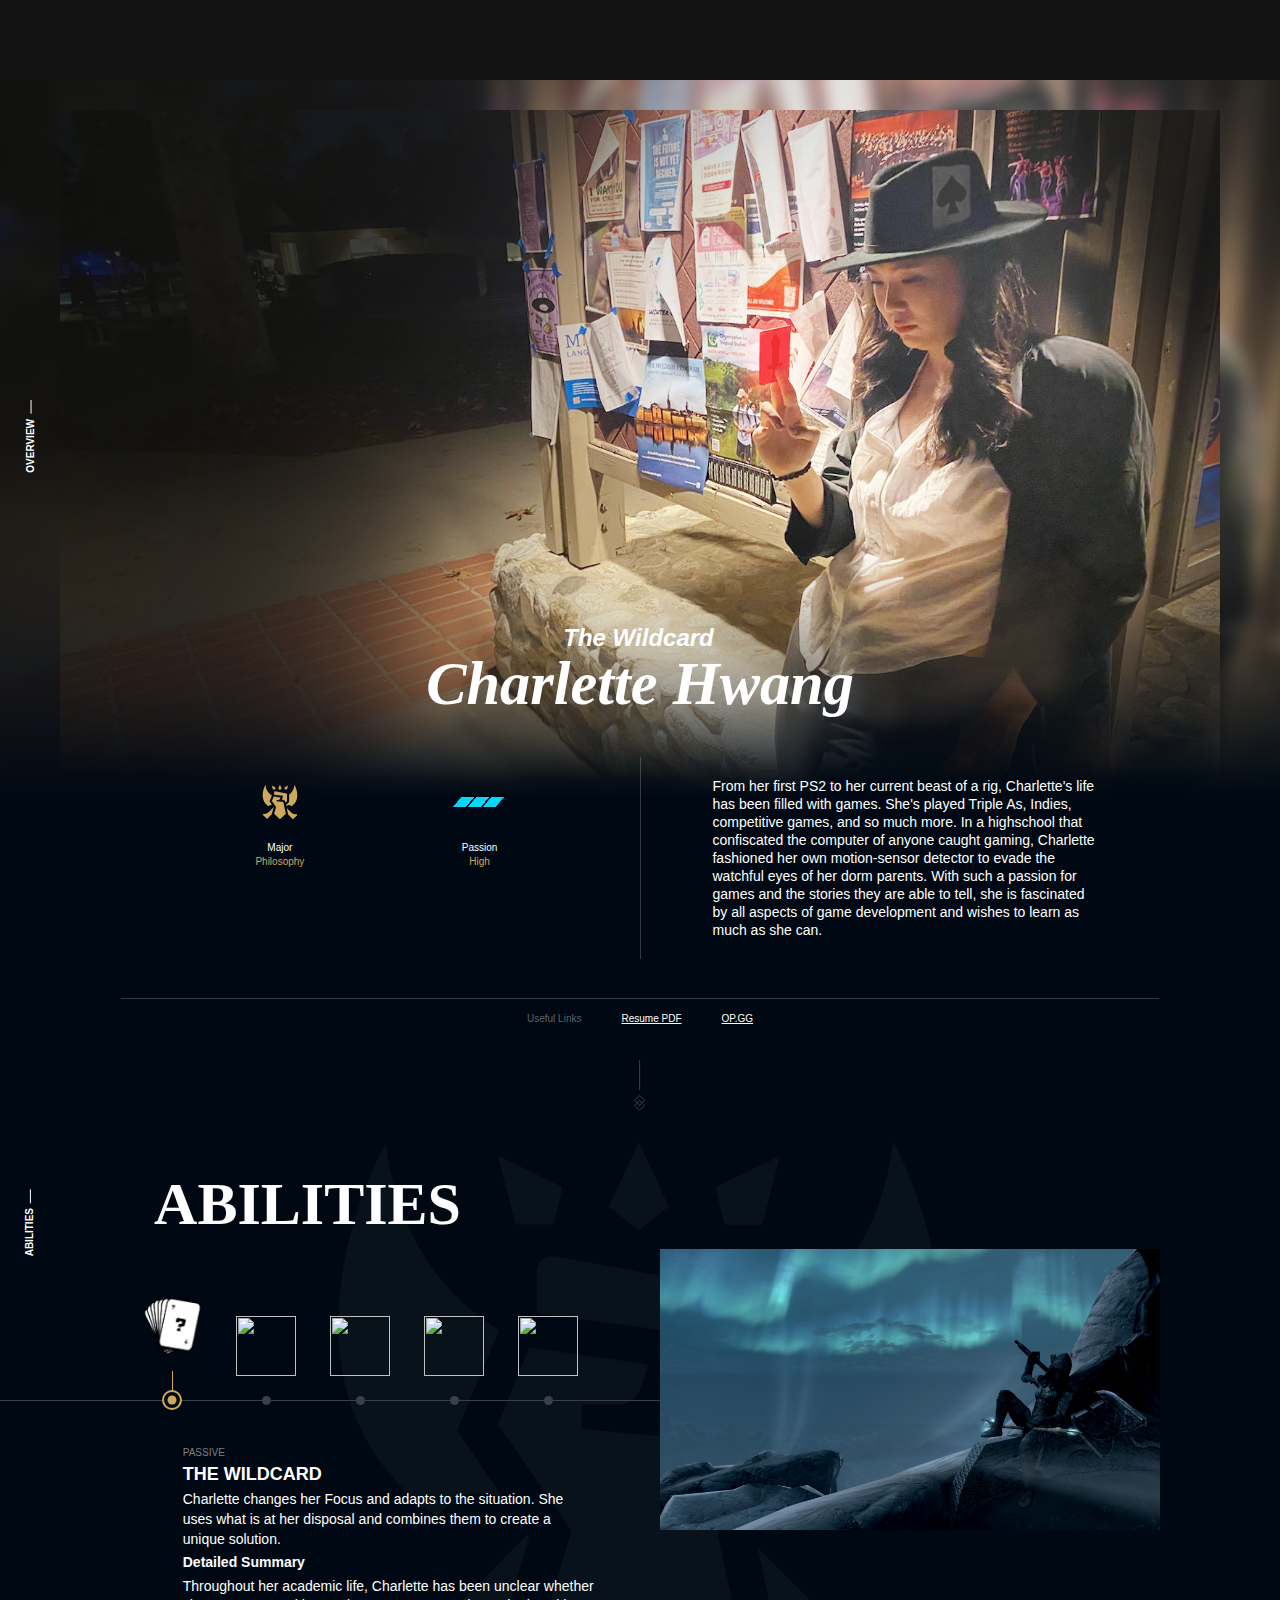
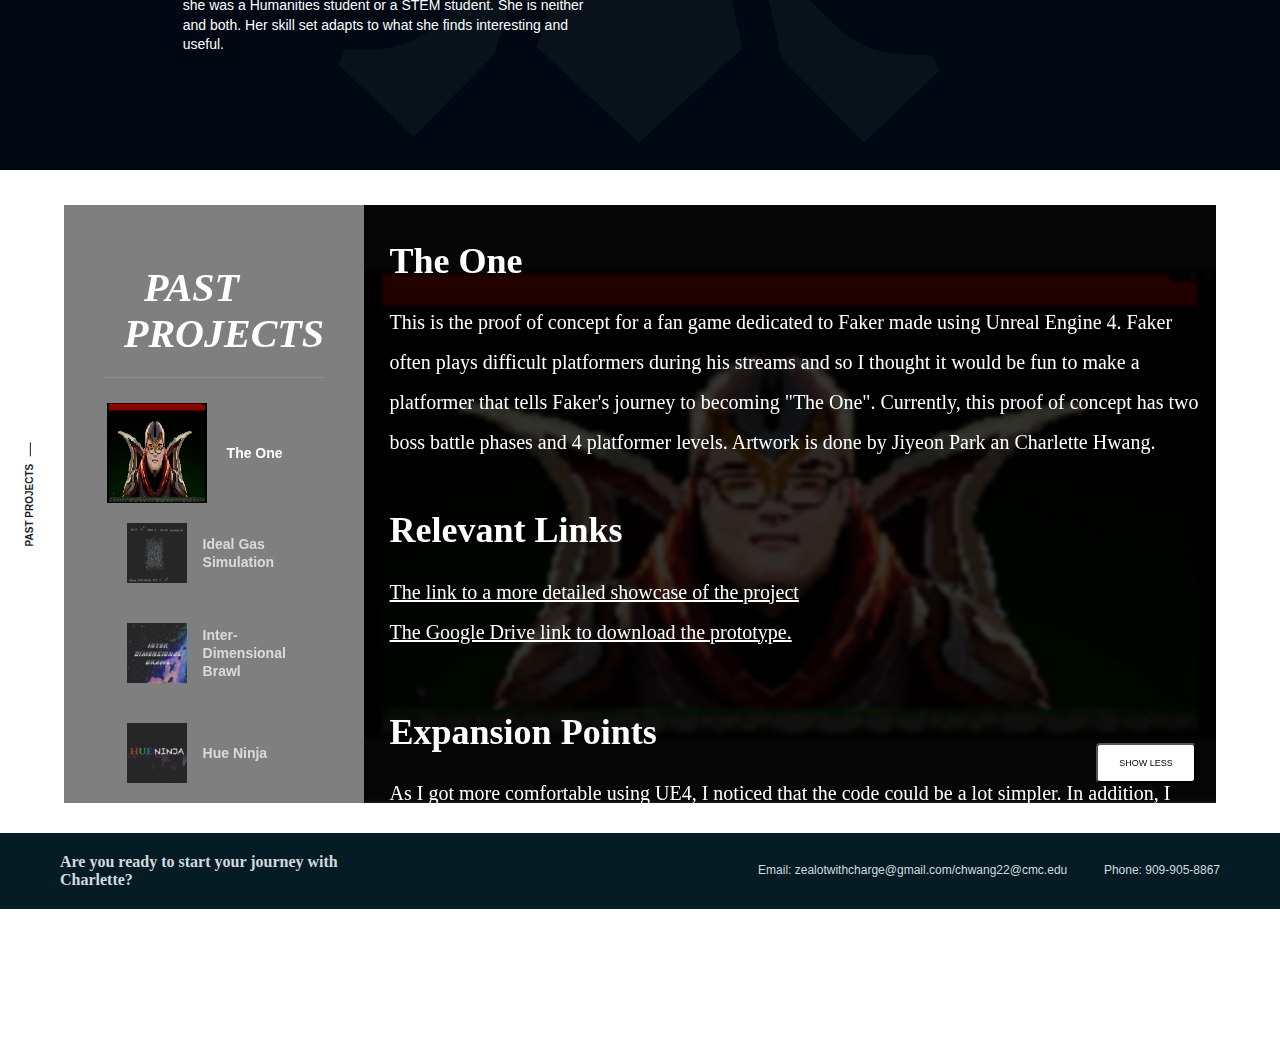
==== commit 110d5d30: "fixed important" ====
--- a/index.html
+++ b/index.html
@@ -375,6 +375,7 @@
     h6,
     p {
       margin-bottom: 0;
+      margin-left:3%;
     }
 
     :focus {
@@ -4542,13 +4543,13 @@
             </div>
             <div class="style__Content-sc-1b3i3yo-3 kUWoww" style="padding:0 0;padding-bottom:5%;">
               <div class="style__Content-sc-1tlyqoa-1 dekDsQ" style = "display:flex;flex-direction:row;width:90vw;height:100%;padding-top:3%;padding-bottom:3%;margin-top:0;">
-                      <div class="style__Side-sc-1tlyqoa-6 kcGhQe" id="list_container" style="flex-basis:20%;height:100%;order:1;flex-shrink:3;position:relative;">
-                        <h2 class="style__Title-sc-1tlyqoa-7 style__SideTitle-sc-1tlyqoa-9 bxVefT"><i>PAST PROJECTS</i></h2>
+                      <div class="style__Side-sc-1tlyqoa-6 kcGhQe" id="list_container" style="flex-basis:20%;height:100%;order:1;flex-shrink:3;position:relative;min-width:300px;width:20vw;">
+                        <h2 class="style__Title-sc-1tlyqoa-7 style__SideTitle-sc-1tlyqoa-9 bxVefT"><i style="margin:40px 20px 0 20px !important;">PAST PROJECTS</i></h2>
                         <div class="style__CarouselWrapper-sc-1tlyqoa-10 eWxvcA">
                           <ul class="style__CarouselContainer-sc-1tlyqoa-11 cUeBFP" id="skin_wheel" style="height:100%; margin-top:0px;">
                             <div class="swiper swiper-container swiper-container-initialized swiper-container-vertical" id = "skin_wrapper" style="width:92%"> 
                         <div class="swiper-wrapper"
-                          style="transition-duration: 0ms; transform: translate3d(0px, 25px, 0px);">
+                          style="transition-duration: 0ms; transform: translate3d(-30px, 25px, 0px);">
                           <li id="skin1" class="style__CarouselItem-sc-1tlyqoa-12 eladJr swiper-slide is-active"><button
                               class="style__Button-sc-1tlyqoa-13 HMeXo" onclick="changeSkin1()">
                               <div
@@ -4690,16 +4691,16 @@
                     </ul>
                 </div>
                 </div>
-                <div class="style__Slideshow-sc-1tlyqoa-2" style="height:100%;padding-bottom:0;flex-basis:80%;width:65vw;z-index:1;order:2;flex-shrink:2;position:relative;">
+                <div class="style__Slideshow-sc-1tlyqoa-2" style="height:100%;padding-bottom:0;flex-basis:80%;width:70vw;z-index:1;order:2;flex-shrink:2;position:relative;">
                   <div style="height:100%" id="slide1" class="style__SlideshowItem-sc-1tlyqoa-3 djBNyd is-active">
                     <div class="style__SlideshowItemImage-sc-1tlyqoa-4 bgpnhB" style = "position: relative;height:100%;">
                               <div class = "contain_img" style = "position:relative;height:100%;z-index:-3;">
-                        <img src="/ryu.PNG" style="object-fit:contain;background-color:rgb(0,0,0,0.9);flex-basis: 500px;width:100%;height:auto;position:absolute;top:0;z-index:-3;" alt=""
+                        <img src="/ryu.PNG" style="object-fit:contain;background-color:rgb(0,0,0,0.9);flex-basis: 500px;width:100%;height:100%;z-index:-3;" alt=""
                           class="style__NoScriptImg-sc-1rs2qnb-0 style__Img-sc-1rs2qnb-1 bhdZGR" data-object-fit="cover">
                           </div>
                       
                       
-                        <div class="overlay" id="slide11" style="overflow-y:scroll;box-sizing:border-box;width:auto;position:absolute;top:0;bottom:0;right:0;left:0;margin:auto;height:100%;">
+                        <div class="overlay" id="slide11" style="overflow-y:scroll;box-sizing:border-box;width:100%;position:absolute;top:0;bottom:0;right:0;left:0;margin:auto;height:100%;">
                           <div id="text" style="
                                                   position: absolute;
                                                   
@@ -4738,7 +4739,7 @@
                           </div>
                       
                           
-                            <div class="overlay" id="slide22" style="overflow-y:scroll;box-sizing:border-box;width:auto;position:absolute;top:0;bottom:0;right:0;left:0;margin:auto;height:100%;">
+                            <div class="overlay" id="slide22" style="overflow-y:scroll;box-sizing:border-box;width:100%;position:absolute;top:0;bottom:0;right:0;left:0;margin:auto;height:100%;">
                               <div id="text" style="
                                                   position: absolute;
                                                   
@@ -4786,7 +4787,7 @@
                           </div>
                       
                           
-                            <div class="overlay" id="slide33" style="overflow-y:scroll;box-sizing:border-box;width:auto;position:absolute;top:0;height:100%;">
+                            <div class="overlay" id="slide33" style="overflow-y:scroll;box-sizing:border-box;width:100%;position:absolute;top:0;height:100%;">
                               <div id="text" style="
                                                   position: absolute;
                                                   
@@ -4830,7 +4831,7 @@
                           </div>
                       
                           
-                            <div class="overlay" id="slide44" style="overflow-y:scroll;box-sizing:border-box;width:auto;position:absolute;top:0;height:100%;">
+                            <div class="overlay" id="slide44" style="overflow-y:scroll;box-sizing:border-box;width:100%;position:absolute;top:0;height:100%;">
                               <div id="text" style="
                                                   position: absolute;
                                                   
@@ -4870,7 +4871,7 @@
                           class="style__NoScriptImg-sc-1rs2qnb-0 style__Img-sc-1rs2qnb-1 bhdZGR" data-object-fit="cover">
                           </div>
                       
-                        <div class="overlay" id="slide55" style="overflow-y:scroll;box-sizing:border-box;width:auto;position:absolute;top:0;height:100%;">
+                        <div class="overlay" id="slide55" style="overflow-y:scroll;box-sizing:border-box;width:100%;position:absolute;top:0;height:100%;">
                           <div id="text" style="
                                                                         position: absolute;
                                                                         
@@ -4912,7 +4913,7 @@
                           </div>
                       
                           
-                            <div class="overlay" id="slide66" style="overflow-y:scroll;box-sizing:border-box;width:auto;position:absolute;top:0;height:100%;">
+                            <div class="overlay" id="slide66" style="overflow-y:scroll;box-sizing:border-box;width:100%;position:absolute;top:0;height:100%;">
                               <div id="text" style="
                                                   position: absolute;
                                                   
@@ -4982,7 +4983,7 @@
                       
                       
                           </div>
-                            <div class="overlay" id="slide77" style="overflow-y:scroll;box-sizing:border-box;width:auto;position:absolute;top:0;height:100%;">
+                            <div class="overlay" id="slide77" style="overflow-y:scroll;box-sizing:border-box;width:100%;position:absolute;top:0;height:100%;">
                               <div id="text" style="
                                                   position: absolute;
                                                   
@@ -5021,7 +5022,7 @@
                               class="style__NoScriptImg-sc-1rs2qnb-0 style__Img-sc-1rs2qnb-1 bhdZGR" data-object-fit="cover">
                           </div>
                           
-                            <div class="overlay" id="slide88" style="overflow-y:scroll;box-sizing:border-box;width:auto;position:absolute;top:0;height:100%;">
+                            <div class="overlay" id="slide88" style="overflow-y:scroll;box-sizing:border-box;width:100%;position:absolute;top:0;height:100%;">
                               <div id="text" style="
                                                   position: absolute;
                                                   
@@ -5060,7 +5061,7 @@
                           </div>
                       
                           
-                            <div class="overlay" id="slide99" style="overflow-y:scroll;box-sizing:border-box;width:auto;position:absolute;top:0;height:100%;">
+                            <div class="overlay" id="slide99" style="overflow-y:scroll;box-sizing:border-box;width:100%;position:absolute;top:0;height:100%;">
                               <div id="text" style="
                                                   position: absolute;
                                                   
@@ -5094,7 +5095,7 @@
                               </div>
                       
                           
-                            <div class="overlay" id="slide1010" style="overflow-y:scroll;box-sizing:border-box;width:auto;position:absolute;top:0;height:100%;">
+                            <div class="overlay" id="slide1010" style="overflow-y:scroll;box-sizing:border-box;width:100%;position:absolute;top:0;height:100%;">
                               <div id="text" style="
                                                   position: absolute;
                                                   
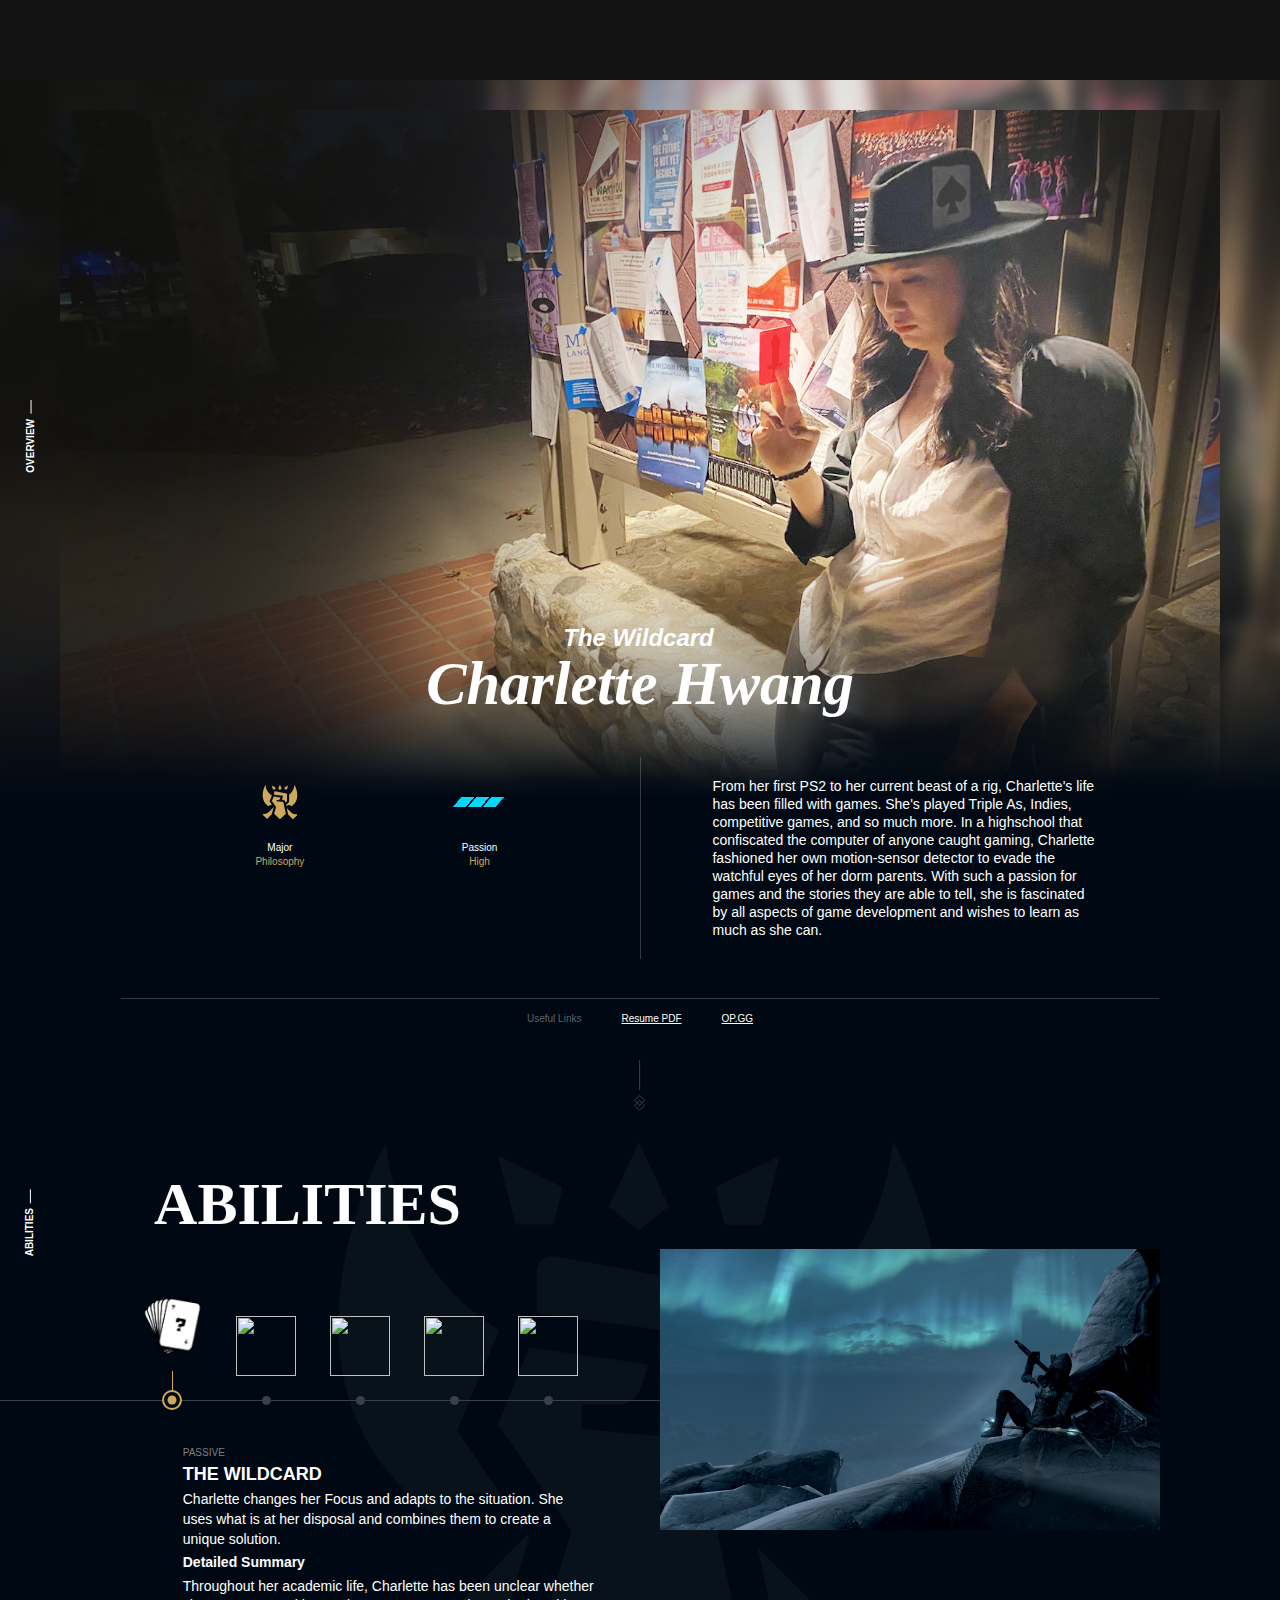
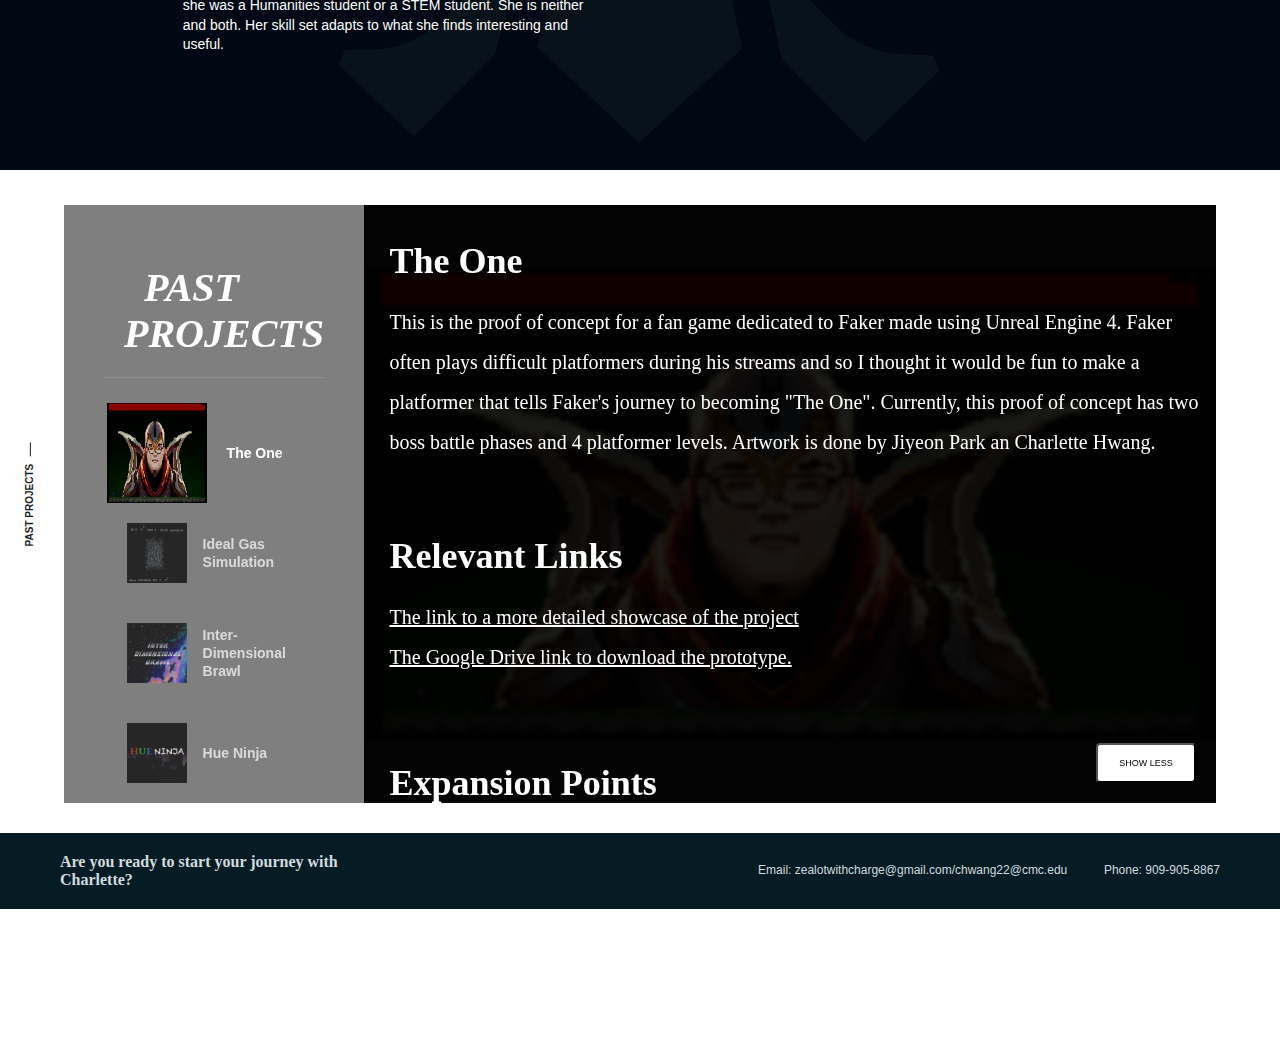
==== commit a8f807f2: "cleaner" ====
--- a/index.html
+++ b/index.html
@@ -36,6 +36,7 @@
  
   </script>
   <style>
+
 #skin_wrapper{
     overflow-y: scroll;
     scrollbar-color: rebeccapurple green;
@@ -46,6 +47,7 @@
     .overlay div p{
       line-height:200%; 
       padding-right:5px;
+      padding-bottom:3%;
     }
     .overlay div h3,
     .overlay div h4,
@@ -61,7 +63,7 @@
   position: absolute;
   width: 100%;
   height: 100%;
-  background-color: rgba(0,0,0,0.5);
+  background-color: rgba(0,0,0,0.75);
   z-index: 2;
   cursor: pointer;
   backdrop-filter: blur(2px);
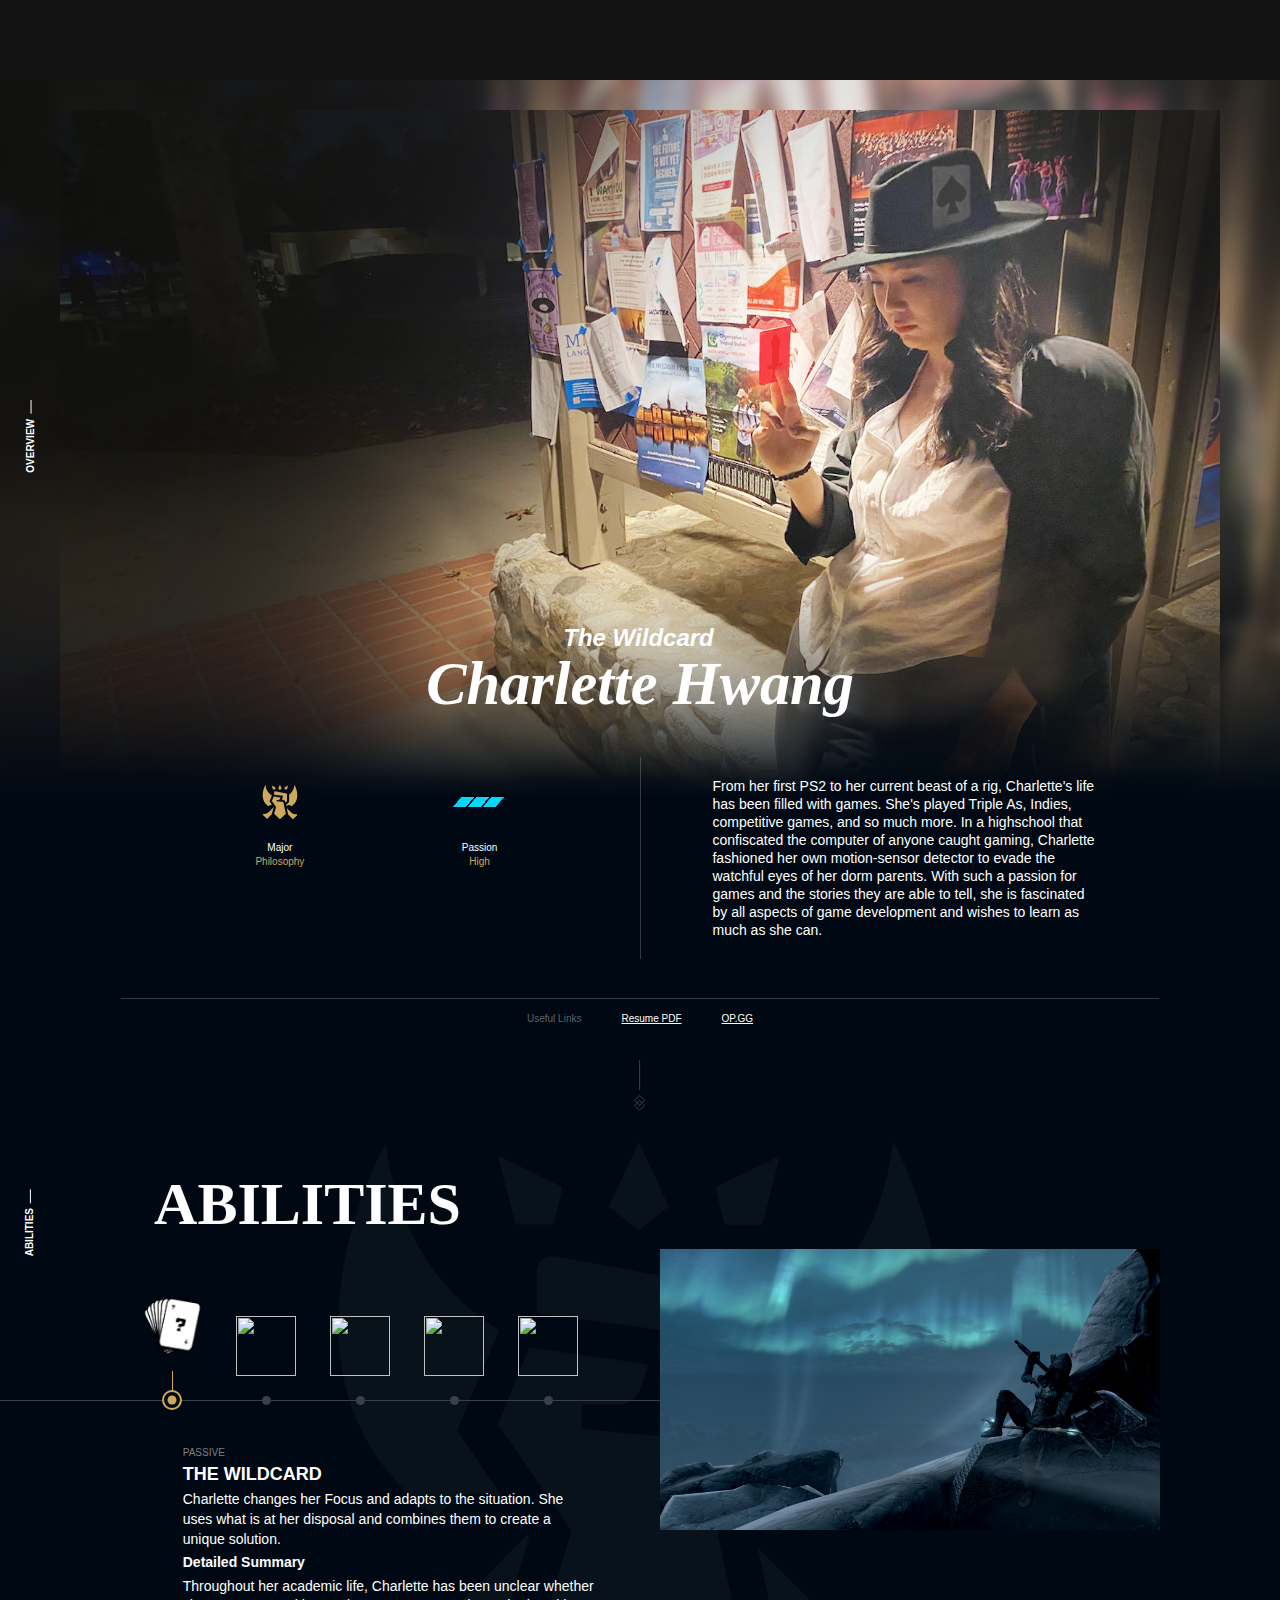
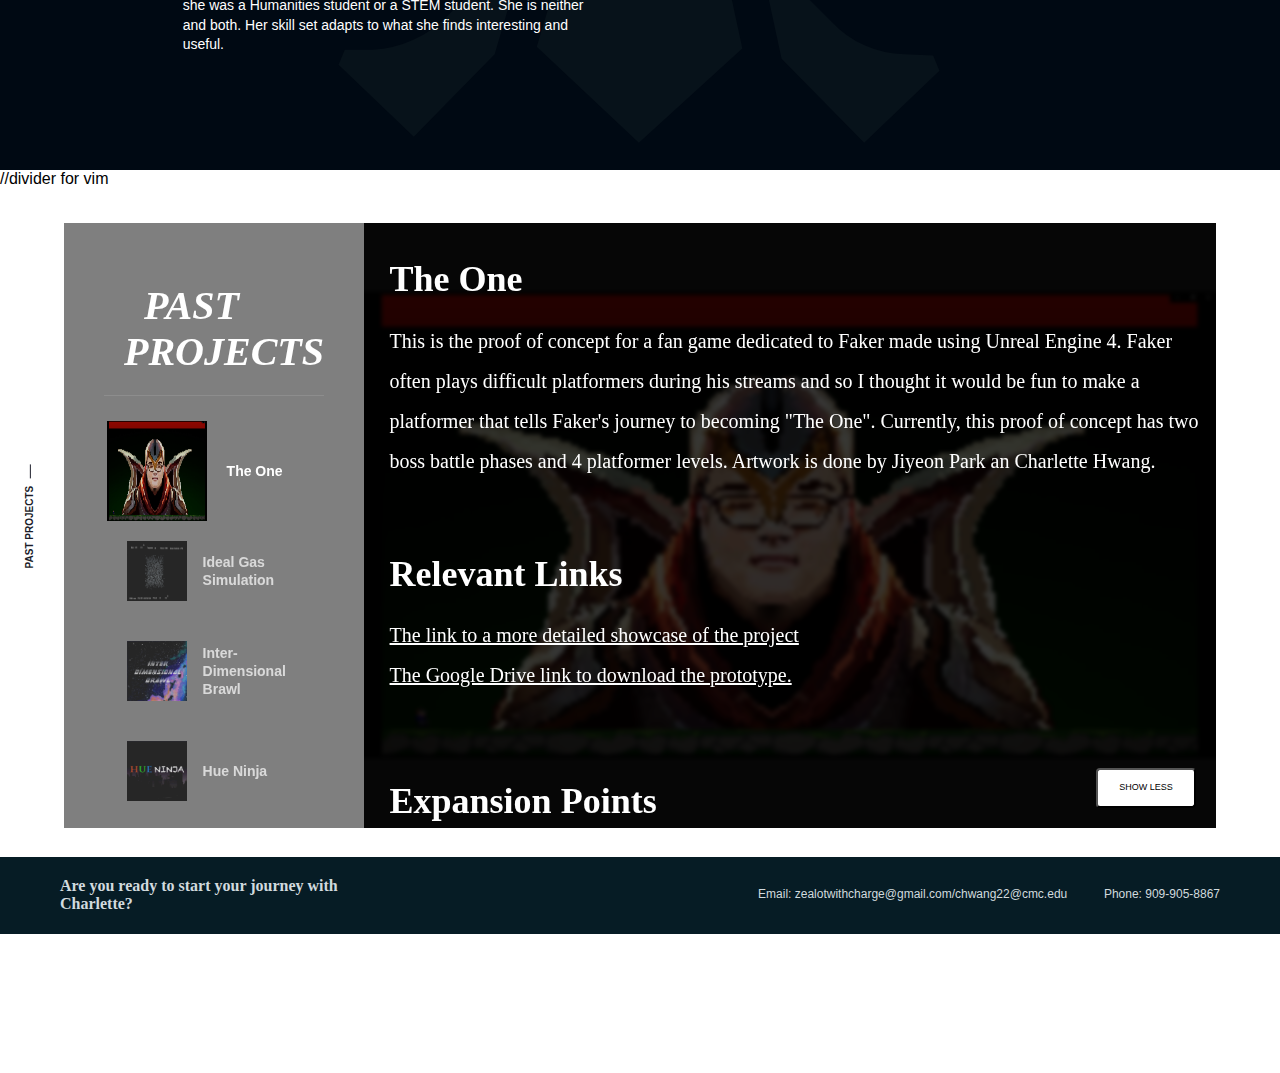
==== commit 36873797: "moblie support" ====
--- a/index.html
+++ b/index.html
@@ -89,7 +89,7 @@
     line-height: 15px;
     background-color: rgb(255, 255, 255);
     color: rgb(0, 0, 0);
-    width: 100px;
+    width: 100px !important;
     font-size: 9px;
     box-sizing: border-box;
     height: 40px;
@@ -3327,12 +3327,16 @@
       .hsYfbb .style__Text-sc-1b3i3yo-2 {
         color: rgba(255, 255, 255, 0.6);
       }
+      #project_flexbox{
+          flex-direction: reverse-column;
+      }
     }
 
     .hsYfbb .style__Content-sc-1b3i3yo-3 {
       box-sizing: border-box;
       padding: 0 60px;
     }
+
 
     @media (max-width:1200px) {
       .hsYfbb .style__Content-sc-1b3i3yo-3 {
@@ -4536,6 +4540,7 @@
             </svg></div>
         </section>
 
+        //divider for vim
         <section id="project_section" class="style__Wrapper-sc-1tlyqoa-0 style__ResponsiveWrapper-sc-1tlyqoa-17 hsYfbb">
           <div class="style__Wrapper-sc-1b3i3yo-5 style__ResponsiveWrapper-sc-1b3i3yo-6 bOZYYv section-title">
             <div class="style__Title-sc-1b3i3yo-0 kUelPs">
@@ -4544,12 +4549,12 @@
               </div>
             </div>
             <div class="style__Content-sc-1b3i3yo-3 kUWoww" style="padding:0 0;padding-bottom:5%;">
-              <div class="style__Content-sc-1tlyqoa-1 dekDsQ" style = "display:flex;flex-direction:row;width:90vw;height:100%;padding-top:3%;padding-bottom:3%;margin-top:0;">
+              <div class="style__Content-sc-1tlyqoa-1 dekDsQ" id="project_flexbox" style = "display:flex;flex-direction:row;width:90vw;height:100%;padding-top:3%;padding-bottom:3%;margin-top:0;">
                       <div class="style__Side-sc-1tlyqoa-6 kcGhQe" id="list_container" style="flex-basis:20%;height:100%;order:1;flex-shrink:3;position:relative;min-width:300px;width:20vw;">
                         <h2 class="style__Title-sc-1tlyqoa-7 style__SideTitle-sc-1tlyqoa-9 bxVefT"><i style="margin:40px 20px 0 20px !important;">PAST PROJECTS</i></h2>
                         <div class="style__CarouselWrapper-sc-1tlyqoa-10 eWxvcA">
                           <ul class="style__CarouselContainer-sc-1tlyqoa-11 cUeBFP" id="skin_wheel" style="height:100%; margin-top:0px;">
-                            <div class="swiper swiper-container swiper-container-initialized swiper-container-vertical" id = "skin_wrapper" style="width:92%"> 
+                            <div class="swiper swiper-container swiper-container-initialized swiper-container-vertical" id = "skin_wrapper" style="width:92%;height:100%"> 
                         <div class="swiper-wrapper"
                           style="transition-duration: 0ms; transform: translate3d(-30px, 25px, 0px);">
                           <li id="skin1" class="style__CarouselItem-sc-1tlyqoa-12 eladJr swiper-slide is-active"><button
@@ -4706,8 +4711,8 @@
                           <div id="text" style="
                                                   position: absolute;
                                                   
-                                                  background:rgba(0,0,0,0.5);font-size:20px;
-                                                  color: white;background:rgba(0,0,0,0.5);font-family:Beaufort for LOL, serif;">
+                                                  font-size:20px;
+                                                  color: white;font-family:Beaufort for LOL, serif;">
                             <h3 style="font-size:36px">The One</h3>
                             <p>
                               This is the proof of concept for a fan game dedicated to Faker made using Unreal Engine 4. Faker often
@@ -4725,9 +4730,9 @@
                             <p>As I got more comfortable using UE4, I noticed that the code could be a lot simpler. In addition, I have a better idea of what is possible with UE4.
                             Regarding gameplay, I need to find a more intuitive and straightforward way to hint Faker's combo to the player. Next, I need to implement the Orianna and Riven boss fight phases.</p>
                           </div>
-                        <button class="buttoner" onclick="off(this.id)" id="slide11b">Show Less</button>
                       
                         </div>
+                        <button class="buttoner" onclick="off(this.id)" id="slide11b">Show Less</button>
                       </div></noscript>
                       
                       </div>
@@ -4746,7 +4751,7 @@
                                                   position: absolute;
                                                   
                                                   
-                                                  background:rgba(0,0,0,0.5);font-size:20px;
+                                                  font-size:20px;
                                                   color: white;">
                                 <h3 style="font-size:36px">Ideal Gas Simulation</h3>
                                 <p>
@@ -4773,8 +4778,8 @@
                                     alt="equation" style="filter:invert(1);">. This would probably require optimizing the UE4 physics engine.
                                 </p>
                               </div>
+                            </div>
                             <button class="buttoner" onclick="off(this.id)" id="slide22b">Show Less</button>
-                            </div>
                       
                           </div><noscript><img src="https://ddragon.leagueoflegends.com/cdn/img/champion/splash/Pyke_1.jpg"
                               style="object-fit:cover" alt="" class="style__NoScriptImg-sc-1rs2qnb-0 jenRBy" /></noscript>
@@ -4794,7 +4799,7 @@
                                                   position: absolute;
                                                   
                                                   
-                                                  background:rgba(0,0,0,0.5);font-size:20px;
+                                                  font-size:20px;
                                                   color: white;">
                                 <h3 style="font-size:36px">Inter-Dimensional Brawl</h3>
                                 <p>
@@ -4819,9 +4824,9 @@
                                   functionality, from the player's perspective, it's unituitive and confusing. The gameplay needs to be
                                   smoothened out. I think a lot would be improved by using UE4 instead of GMS</p>
                               </div>
-                            <button class="buttoner" onclick="off(this.id)" id="slide33b">Show Less</button>
                       
                             </div>
+                            <button class="buttoner" onclick="off(this.id)" id="slide33b">Show Less</button>
                           </div></noscript>
                         </div>
                       <div style="height:100%;" id="slide4" class="style__SlideshowItem-sc-1tlyqoa-3 djBNyd">
@@ -4838,7 +4843,7 @@
                                                   position: absolute;
                                                   
                                                   
-                                                  background:rgba(0,0,0,0.5);font-size:20px;
+                                                  font-size:20px;
                                                   color: white;">
                                 <h3 style="font-size:36px">Hue Ninja</h3>
                                 <p>
@@ -4859,9 +4864,9 @@
                                 <p>Like with all first projects, the code is messy and not optimal at all. In fact, I just couldn't figure out
                                   how to do a smooth screen transition. This game can probably be recreated quite easily in UE4 </p>
                               </div>
-                            <button class="buttoner" onclick="off(this.id)" id="slide44b">Show Less</button>
                       
                             </div>
+                            <button class="buttoner" onclick="off(this.id)" id="slide44b">Show Less</button>
                           </div></noscript>
                         </div>
                       <div style="height:100%;" id="slide5" class="style__SlideshowItem-sc-1tlyqoa-3 djBNyd">
@@ -4878,7 +4883,7 @@
                                                                         position: absolute;
                                                                         
                                                                         
-                                                                        background:rgba(0,0,0,0.5);font-size:20px;
+                                                                        font-size:20px;
                                                                         color: white;">
                             <h3 style="font-size:36px">Chess Opening Practicer</h3>
                             <p>
@@ -4900,8 +4905,8 @@
                             <h5>Expansion Points</h5>
                             <p>The Python-Easy-Chess-GUI library is a great starting point, but it is quite limited. I plan to add the following functions: a) the option to drag pieces b) the option to add variation using the program c) the option to extend the opening using engine moves</p>
                           </div>
+                        </div>
                         <button class="buttoner" onclick="off(this.id)" id="slide55b">Show Less</button>
-                        </div>
                       
                       </div></noscript>
                       </div>
@@ -4920,7 +4925,7 @@
                                                   position: absolute;
                                                   
                                                   
-                                                  background:rgba(0,0,0,0.5);font-size:20px;
+                                                  font-size:20px;
                                                   color: white;">
                                 <h3 style="font-size:36px">Facebook Clone</h3>
                                 <p style="line-height:150%">
@@ -4957,8 +4962,8 @@
                                   <br>
                                   b) DM <br>c) better UI <br>d) change password</p>
                               </div>
+                            </div>
                             <button class="buttoner" onclick="off(this.id)" id="slide66b">Show Less</button>
-                            </div>
                       
                           </div></noscript>
                         </div>
@@ -4990,7 +4995,7 @@
                                                   position: absolute;
                                                   
                                                   
-                                                  background:rgba(0,0,0,0.5);font-size:20px;
+                                                  font-size:20px;
                                                   color: white;">
                                 <h3 style="font-size:36px">LoL Challenger Stats</h3>
                                 <p>
@@ -5009,9 +5014,9 @@
                                 <p>This was made using a JSON database but it could be much faster using SQL. In addition, it would be cool to add the ability to quickly choose the stats and targets to compare and to create a graph accordingly.</p>
                               </div>
                       
-                            <button class="buttoner" onclick="off(this.id)" id="slide77b">Show Less</button>
                       
                           </div></noscript>
+                            <button class="buttoner" onclick="off(this.id)" id="slide77b">Show Less</button>
                         </div>
                       </div>
                       <div style="height:100%;" id="slide8" class="style__SlideshowItem-sc-1tlyqoa-3 djBNyd">
@@ -5029,7 +5034,7 @@
                                                   position: absolute;
                                                   
                                                   
-                                                  background:rgba(0,0,0,0.5);font-size:20px;
+                                                  font-size:20px;
                                                   color: white;">
                                 <h3 style="font-size:36px">Almost, Maine</h3>
                                 <p>
@@ -5049,8 +5054,8 @@
                                 </p>
                   
                               </div>
+                            </div>
                             <button class="buttoner" onclick="off(this.id)" id="slide88b">Show Less</button>
-                            </div>
                       
                           </div></noscript>
                         </div>
@@ -5068,7 +5073,7 @@
                                                   position: absolute;
                                                   
                                                   
-                                                  background:rgba(0,0,0,0.5);font-size:20px;
+                                                  font-size:20px;
                                                   color: white;">
                                 <h3 style="font-size:36px">Written Work</h3>
                                 <p>
@@ -5083,9 +5088,9 @@
                                 
                               
                               </div>
-                            <button class="buttoner" onclick="off(this.id)" id="slide99b">Show Less</button>
                       
                             </div>
+                            <button class="buttoner" onclick="off(this.id)" id="slide99b">Show Less</button>
                           </div></noscript>
                         </div>
                       <div style="height:100%;" id="slide10" class="style__SlideshowItem-sc-1tlyqoa-3 djBNyd">
@@ -5102,7 +5107,7 @@
                                                   position: absolute;
                                                   
                                                   
-                                                  background:rgba(0,0,0,0.5);font-size:20px;
+                                                  font-size:20px;
                                                   color: white;">
                                 <h3 style="font-size:36px">Translations</h3>
                                 <p>
@@ -5118,9 +5123,9 @@
                                 </p>
                 
                               </div>
-                            <button class="buttoner" onclick="off(this.id)" id="slide1010b">Show Less</button>
                       
                             </div>
+                            <button class="buttoner" onclick="off(this.id)" id="slide1010b">Show Less</button>
                           </div></noscript>
                         </div>
                       </div>
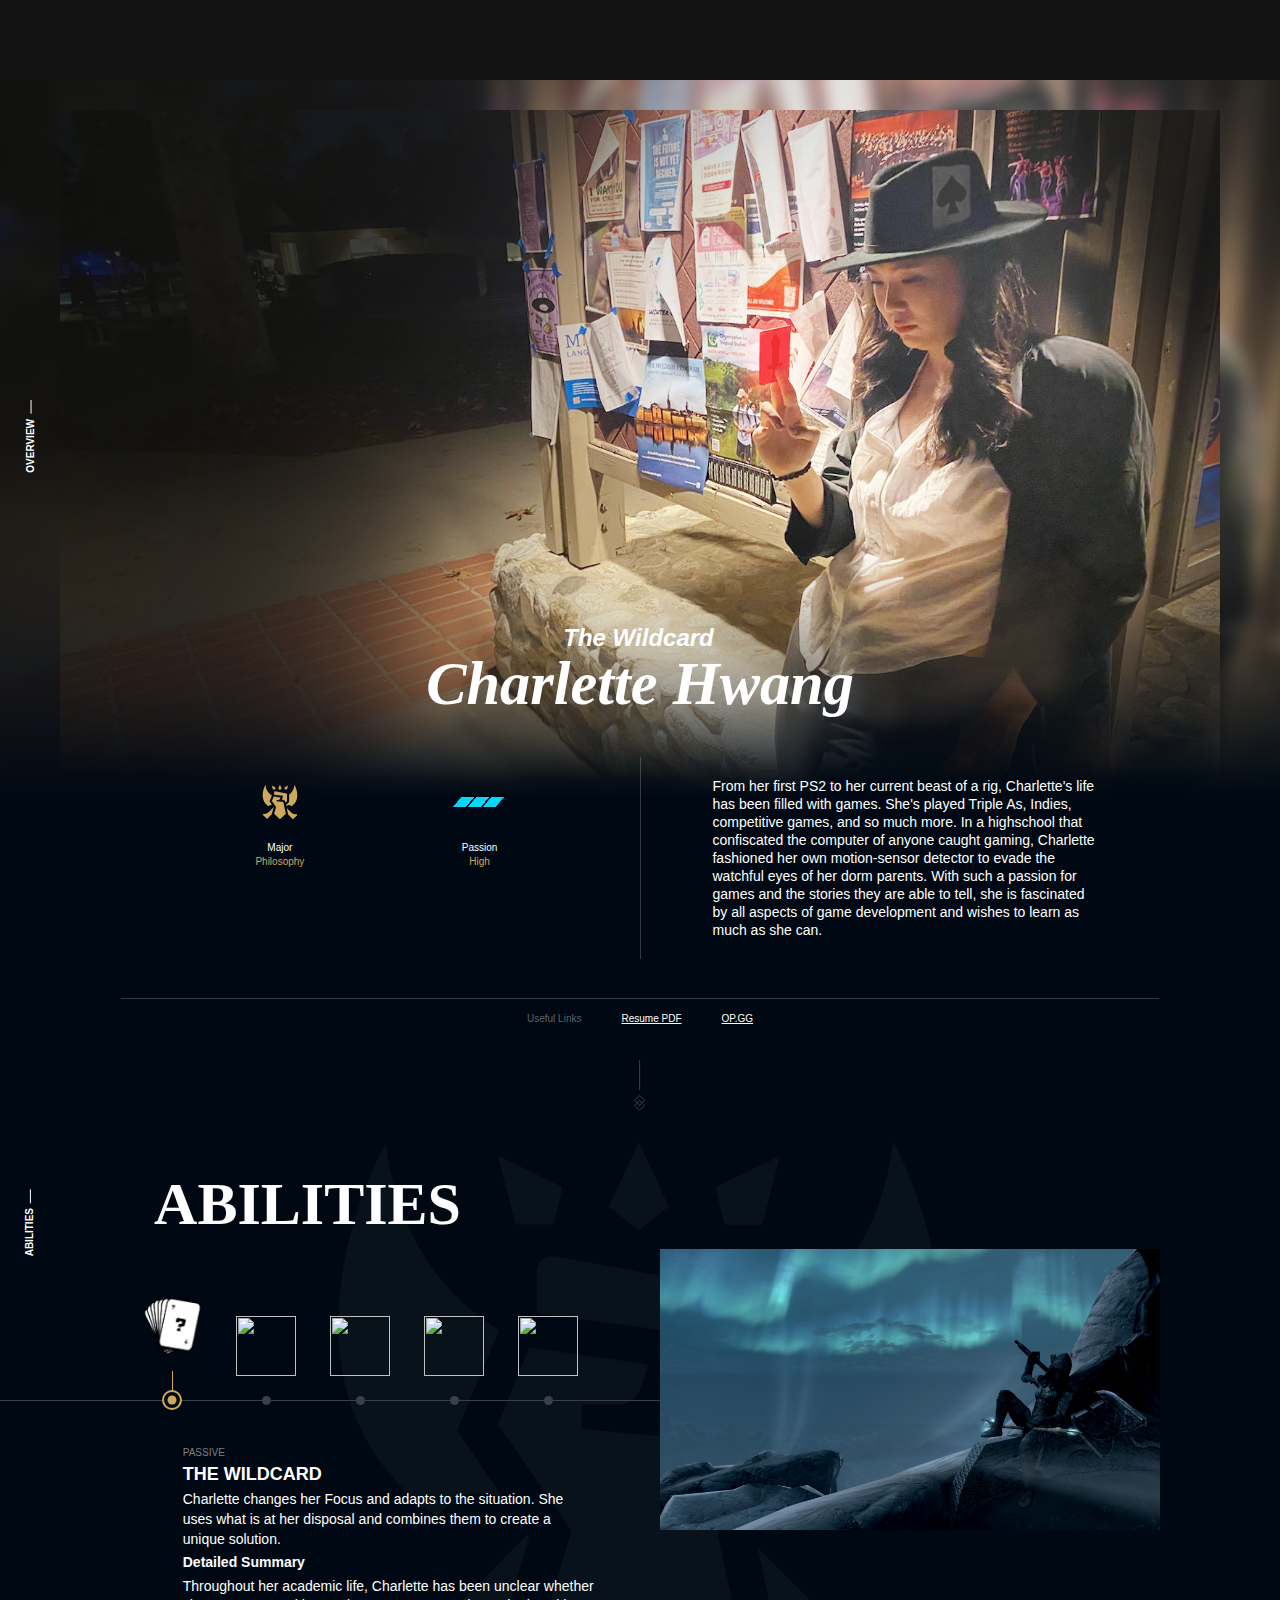
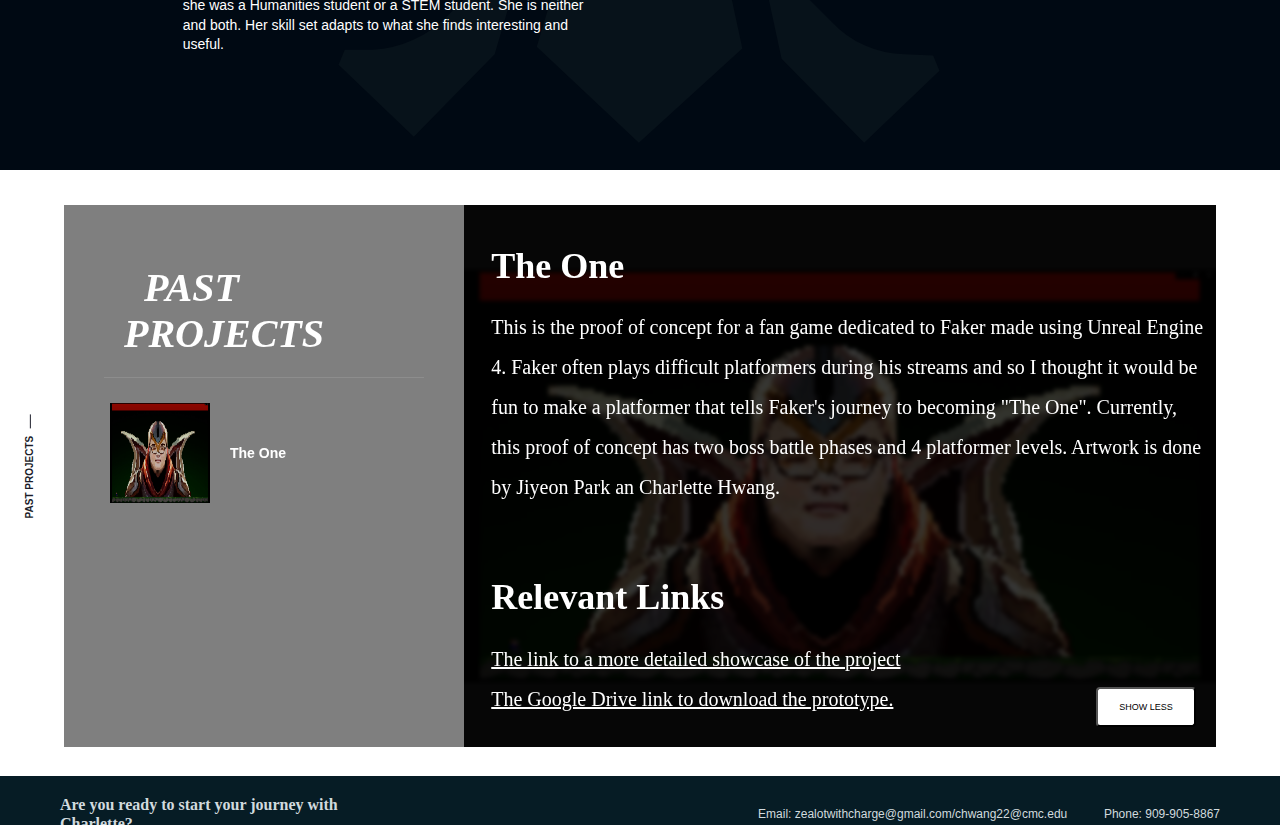
==== commit 44ff877b: "fixed scroll" ====
--- a/index.html
+++ b/index.html
@@ -3317,19 +3317,74 @@
         line-height: 1.2;
       }
     }
-
+    .overlay{
+        border:5px solid rgba(0,0,0,0);
+    }
+    #skin_wrapper{
+        border:5px solid (255,255,255,0); 
+    }
+
+    .overlay::-webkit-scrollbar,#skin_wrapper::-webkit-scrollbar{
+        width:5px;
+        height:5px;
+        transform:translate3d(-5px,0,0);
+    }
+    
+    .overlay::-webkit-scrollbar-track::hover,#skin_wrapper::-webkit-scrollbar-track::hover {
+  box-shadow: inset 0 0 5px grey; 
+  border-radius: 10px;
+    }
+    .overlay::-webkit-scrollbar-thumb,#skin_wrapper::-webkit-scrollbar-thumb{
+        background: rgba(255,255,255,0.1);
+        border-radius:10px;
+    }
     /* sc-component-id: style__ResponsiveWrapper-sc-1tlyqoa-17 */
     @media (max-width:1000px) {
       .hsYfbb {
         background: #000913;
       }
 
+      /*for vim */
       .hsYfbb .style__Text-sc-1b3i3yo-2 {
         color: rgba(255, 255, 255, 0.6);
       }
       #project_flexbox{
-          flex-direction: reverse-column;
-      }
+          flex-direction:column-reverse !important;
+      }
+      #list_container{
+          flex-direction:row !important;
+          width:94% !important;
+      }
+      #slide_main{
+          width:94% !important;
+      }
+      .swiper-wrapper{
+          flex-direction:row !important;
+          transform: translate3d(0,0,0) !important;
+      }
+      #wheel_title{
+          display:hidden !important;
+      }
+      #skin_wrapper{
+          width:100% !important;
+          margin: 0;
+          overflow-y:hidden;
+          overflow-x:scroll;
+      }
+      #profile_section{
+          padding-bottom:0;
+      }
+      #description_section{
+          padding-bottom:0;
+      }
+      #project_section{
+          padding-bottom:5%;
+      }
+      #text h3,h4,h5{
+          font-size:20px !important;}
+        #text p{
+            font-size:12px;}
+
     }
 
     .hsYfbb .style__Content-sc-1b3i3yo-3 {
@@ -4045,7 +4100,7 @@
         </div>
       </header>
       <div class="style__Main-sc-1et2n9p-1 bvjlcS">
-        <section class="style__Wrapper-sc-1o884zt-30 koIGpu">
+        <section class="style__Wrapper-sc-1o884zt-30 koIGpu" id = "profile_section">
           <div class="style__BackgroundAsset-sc-1o884zt-1 hVViBI">
             <div class="style__BackgroundImage-sc-1o884zt-2 cIdAXF"><img src="/profile_pic.png"
                 style="object-fit:cover;object-position:center 20%" alt
@@ -4145,7 +4200,7 @@
             <path d="M4.6 47.8l-1.5 1.5 5 5 5-5-1.5-1.5M8.1 4.2v30" />
           </svg>
         </section>
-        <section class="style__Wrapper-ulelzu-0 gtiHtR">
+        <section class="style__Wrapper-ulelzu-0 gtiHtR" id="description_section">
           <h2 class="style__MobileTitle-ulelzu-3 eLsuxz">Abilities</h2>
           <div class="style__Wrapper-sc-1b3i3yo-5 style__ResponsiveWrapper-sc-1b3i3yo-6 bOZYYv">
             <div class="style__Title-sc-1b3i3yo-0 ifiaIg">
@@ -4540,7 +4595,7 @@
             </svg></div>
         </section>
 
-        //divider for vim
+        <!--divider for vim-->
         <section id="project_section" class="style__Wrapper-sc-1tlyqoa-0 style__ResponsiveWrapper-sc-1tlyqoa-17 hsYfbb">
           <div class="style__Wrapper-sc-1b3i3yo-5 style__ResponsiveWrapper-sc-1b3i3yo-6 bOZYYv section-title">
             <div class="style__Title-sc-1b3i3yo-0 kUelPs">
@@ -4550,13 +4605,13 @@
             </div>
             <div class="style__Content-sc-1b3i3yo-3 kUWoww" style="padding:0 0;padding-bottom:5%;">
               <div class="style__Content-sc-1tlyqoa-1 dekDsQ" id="project_flexbox" style = "display:flex;flex-direction:row;width:90vw;height:100%;padding-top:3%;padding-bottom:3%;margin-top:0;">
-                      <div class="style__Side-sc-1tlyqoa-6 kcGhQe" id="list_container" style="flex-basis:20%;height:100%;order:1;flex-shrink:3;position:relative;min-width:300px;width:20vw;">
-                        <h2 class="style__Title-sc-1tlyqoa-7 style__SideTitle-sc-1tlyqoa-9 bxVefT"><i style="margin:40px 20px 0 20px !important;">PAST PROJECTS</i></h2>
-                        <div class="style__CarouselWrapper-sc-1tlyqoa-10 eWxvcA">
-                          <ul class="style__CarouselContainer-sc-1tlyqoa-11 cUeBFP" id="skin_wheel" style="height:100%; margin-top:0px;">
+                      <div class="style__Side-sc-1tlyqoa-6 kcGhQe" id="list_container" style="flex-basis:20%;height:100%;order:1;flex-shrink:3;position:relative;width:20%;display:flex;flex-direction:column;">
+                        <h2 id = "wheel_title" class="style__Title-sc-1tlyqoa-7 style__SideTitle-sc-1tlyqoa-9 bxVefT"><i style="margin:40px 20px 0 20px !important;">PAST PROJECTS</i></h2>
+                        <div class="style__CarouselWrapper-sc-1tlyqoa-10 eWxvcA" style = "width:100%;">
+                          <ul class="style__CarouselContainer-sc-1tlyqoa-11 cUeBFP" id="skin_wheel" style="height:100%; margin-top:0px;width:100%;">
                             <div class="swiper swiper-container swiper-container-initialized swiper-container-vertical" id = "skin_wrapper" style="width:92%;height:100%"> 
                         <div class="swiper-wrapper"
-                          style="transition-duration: 0ms; transform: translate3d(-30px, 25px, 0px);">
+                          style="transition-duration: 0ms; transform: translate3d(-30px, 25px, 0px);display:flex;flex-direction:row;">
                           <li id="skin1" class="style__CarouselItem-sc-1tlyqoa-12 eladJr swiper-slide is-active"><button
                               class="style__Button-sc-1tlyqoa-13 HMeXo" onclick="changeSkin1()">
                               <div
@@ -4698,7 +4753,8 @@
                     </ul>
                 </div>
                 </div>
-                <div class="style__Slideshow-sc-1tlyqoa-2" style="height:100%;padding-bottom:0;flex-basis:80%;width:70vw;z-index:1;order:2;flex-shrink:2;position:relative;">
+                <!-- for vim -->
+                <div class="style__Slideshow-sc-1tlyqoa-2" id = "slide_main" style="height:100%;padding-bottom:0;flex-basis:80%;width:80%;z-index:1;order:2;flex-shrink:2;position:relative;">
                   <div style="height:100%" id="slide1" class="style__SlideshowItem-sc-1tlyqoa-3 djBNyd is-active">
                     <div class="style__SlideshowItemImage-sc-1tlyqoa-4 bgpnhB" style = "position: relative;height:100%;">
                               <div class = "contain_img" style = "position:relative;height:100%;z-index:-3;">
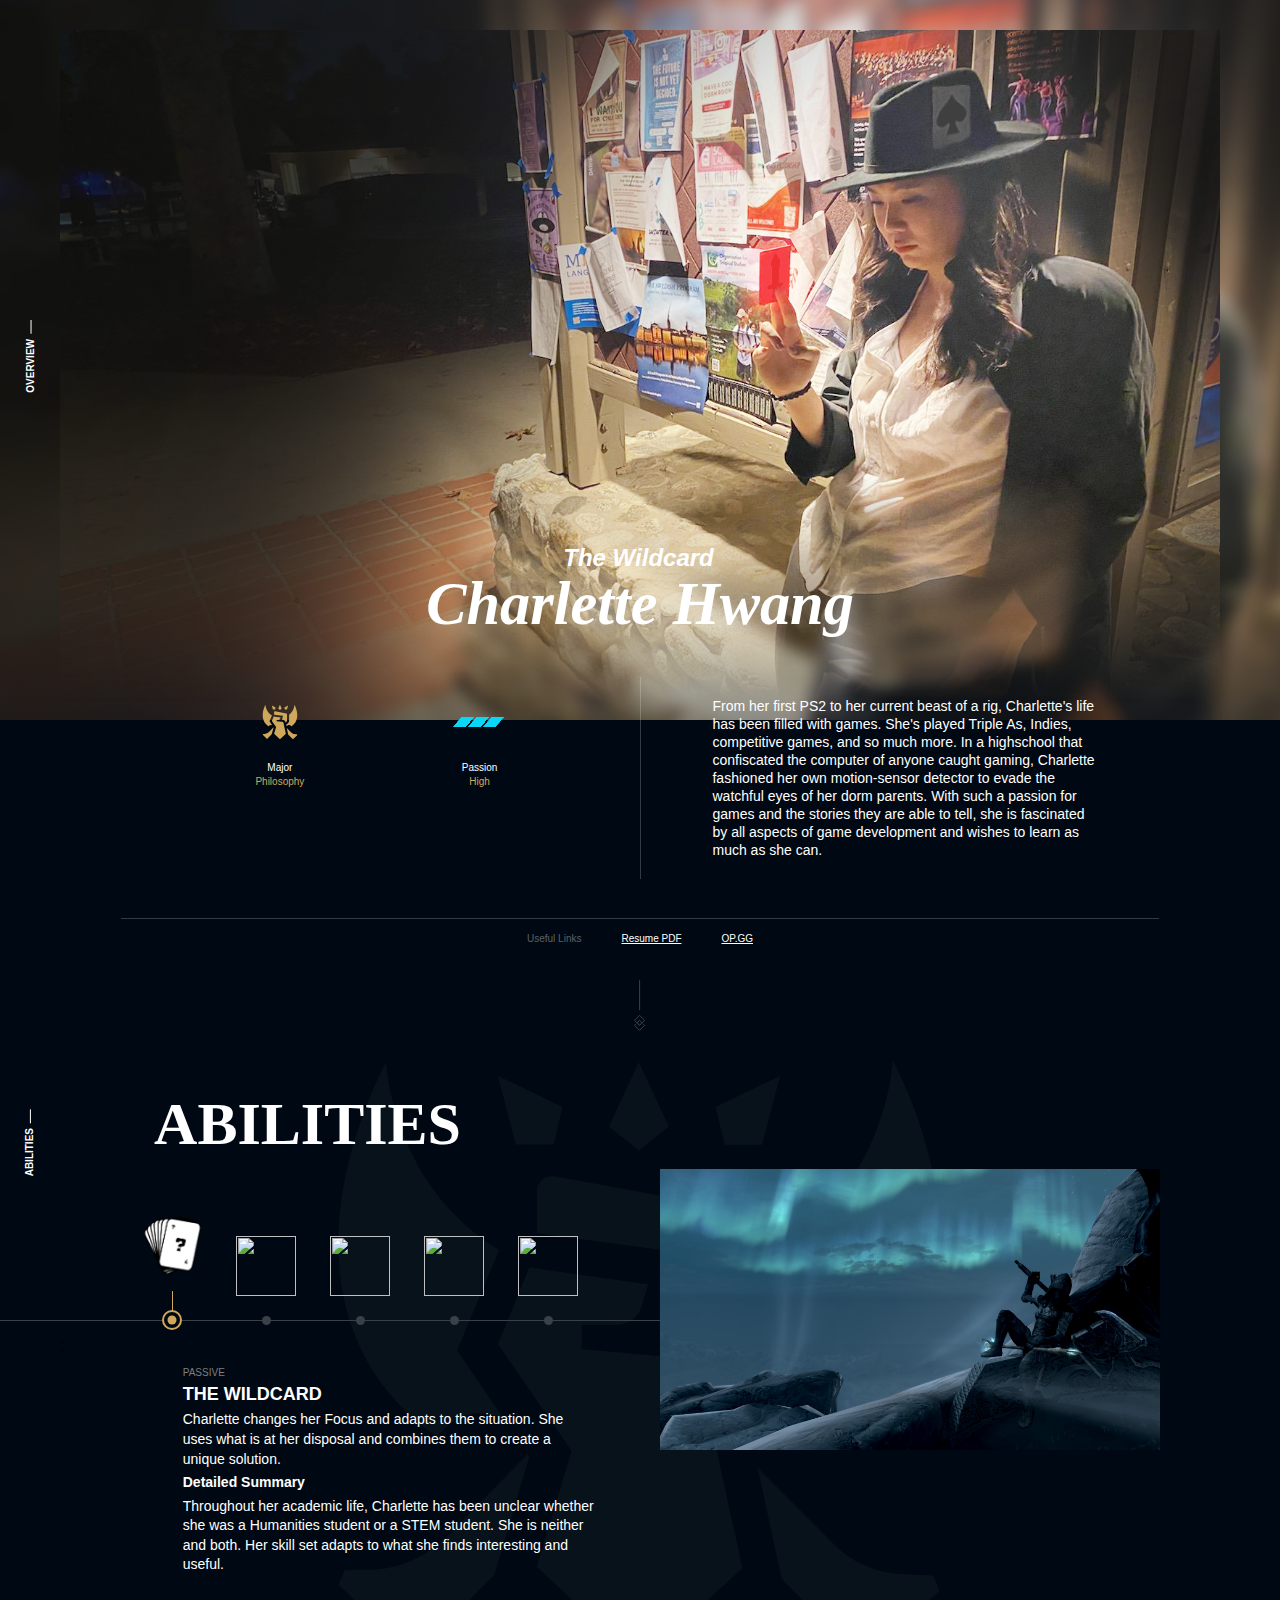
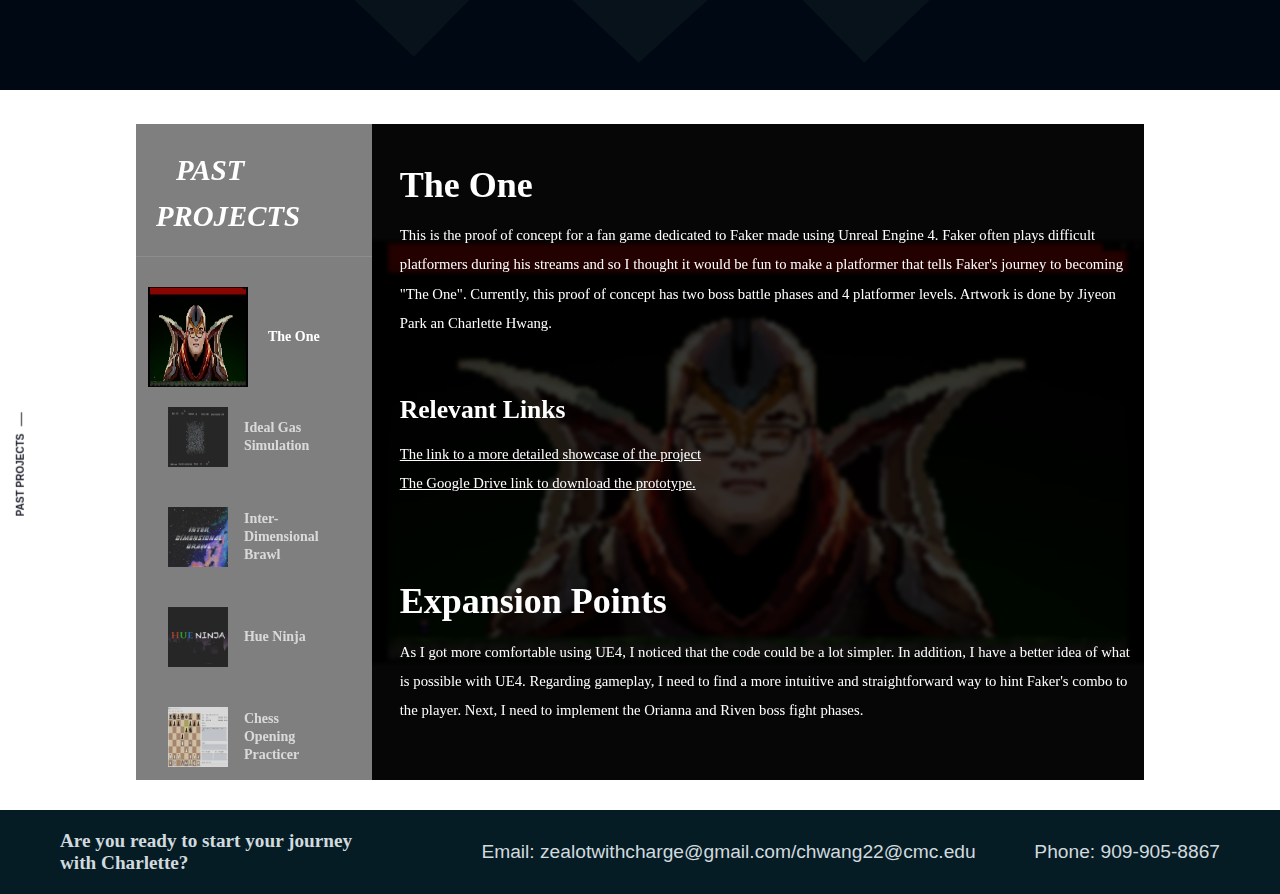
==== commit 533f5bed: "changed blurred background" ====
--- a/index.html
+++ b/index.html
@@ -3321,7 +3321,8 @@
         border:5px solid rgba(0,0,0,0);
     }
     #skin_wrapper{
-        border:5px solid (255,255,255,0); 
+        border:5px solid rgba(255,255,255,0); 
+        border-right:0px solid rgba(255,255,255,0); 
     }
 
     .overlay::-webkit-scrollbar,#skin_wrapper::-webkit-scrollbar{
@@ -3338,6 +3339,18 @@
         background: rgba(255,255,255,0.1);
         border-radius:10px;
     }
+    ul div div li {
+        padding:0 !important;
+    }
+    #slide_main div div button {
+        display:none !important;
+    }
+    #wheel_title{
+        margin:0 !important;
+    }
+    #list_container{
+        min-width:0;
+    }
     /* sc-component-id: style__ResponsiveWrapper-sc-1tlyqoa-17 */
     @media (max-width:1000px) {
       .hsYfbb {
@@ -3356,14 +3369,14 @@
           width:94% !important;
       }
       #slide_main{
-          width:94% !important;
+          width:100% !important;
       }
       .swiper-wrapper{
           flex-direction:row !important;
           transform: translate3d(0,0,0) !important;
       }
       #wheel_title{
-          display:hidden !important;
+          display:none !important;
       }
       #skin_wrapper{
           width:100% !important;
@@ -3381,9 +3394,14 @@
           padding-bottom:5%;
       }
       #text h3,h4,h5{
-          font-size:20px !important;}
+          font-size:2vw !important;}
         #text p{
-            font-size:12px;}
+            font-size:1.15vw;}
+    #wheel_wrapper{
+        padding-top:10px;
+width:120% !important;
+transform:translateX(-5%);
+    }
 
     }
 
@@ -3414,7 +3432,7 @@
     /* sc-component-id: style__Title-sc-1lcv94c-2 */
     .kfCVrH {
       margin: 0;
-      font-size: 16px;
+      font-size: 4vw;
       font-weight: bold;
       -webkit-letter-spacing: 0.08em;
       -moz-letter-spacing: 0.08em;
@@ -3441,7 +3459,7 @@
       -ms-flex: 1 1 auto;
       flex: 1 1 auto;
       text-align: center;
-      font-size: 12px;
+      font-size: 3vw;
       -webkit-letter-spacing: 0.08em;
       -moz-letter-spacing: 0.08em;
       -ms-letter-spacing: 0.08em;
@@ -4089,25 +4107,19 @@
       function set_size(){
         doc_height = document.getElementById("___gatsby").offsetHeight;
         console.log(doc_height);
-        document.getElementById("project_section").style.height = doc_height*0.25+"px";
+        //document.getElementById("project_section").style.height = doc_height*0.25+"px";
 
       }
       </script>
     <div style="outline:none" tabindex="-1" role="group" id="gatsby-focus-wrapper">
       <header class="style__Header-sc-1et2n9p-0 cCmlc">
-        <div class="style__RiotBarContainer-sc-1aqbrua-0 gOrYvU">
-          <nav class="style__Inner-sc-1aqbrua-1 dmSEaD"></nav>
-        </div>
       </header>
       <div class="style__Main-sc-1et2n9p-1 bvjlcS">
         <section class="style__Wrapper-sc-1o884zt-30 koIGpu" id = "profile_section">
           <div class="style__BackgroundAsset-sc-1o884zt-1 hVViBI">
-            <div class="style__BackgroundImage-sc-1o884zt-2 cIdAXF"><img src="/profile_pic.png"
-                style="object-fit:cover;object-position:center 20%" alt
-                class="style__NoScriptImg-sc-1rs2qnb-0 style__Img-sc-1rs2qnb-1 bhdZGR"><noscript><img
-                  src="https://ddragon.leagueoflegends.com/cdn/img/champion/splash/Garen_0.jpg"
-                  style="object-fit:cover;object-position:center 20%" alt
-                  class="style__NoScriptImg-sc-1rs2qnb-0 jenRBy"></noscript></div>
+            <div class="style__BackgroundImage-sc-1o884zt-2 cIdAXF" style="height:140%;"><img src="/profile_pic.png"
+                style="object-fit:cover;object-position:center 20%;" alt
+                class="style__NoScriptImg-sc-1rs2qnb-0 style__Img-sc-1rs2qnb-1 bhdZGR"></div>
           </div>
           <div
             class="style__Wrapper-sc-1b3i3yo-5 style__ResponsiveWrapper-sc-1b3i3yo-6 bOZYYv style__StyledSectionTitle-sc-1o884zt-0 kFlJof">
@@ -4596,22 +4608,22 @@
         </section>
 
         <!--divider for vim-->
-        <section id="project_section" class="style__Wrapper-sc-1tlyqoa-0 style__ResponsiveWrapper-sc-1tlyqoa-17 hsYfbb">
-          <div class="style__Wrapper-sc-1b3i3yo-5 style__ResponsiveWrapper-sc-1b3i3yo-6 bOZYYv section-title">
-            <div class="style__Title-sc-1b3i3yo-0 kUelPs">
-              <div class="style__TextContainer-sc-1b3i3yo-1 boMXWR">
-                <div class="style__Text-sc-1b3i3yo-2 jblpPt">                   PAST PROJECTS                                         </div>
+        <section id="project_section" class="style__Wrapper-sc-1tlyqoa-0 style__ResponsiveWrapper-sc-1tlyqoa-17 hsYfbb" style = "font-family:Beaufort for LOL, serif;width:100%;aspect-ratio:16/9;position:relative;">
+          <div class="style__Wrapper-sc-1b3i3yo-5 style__ResponsiveWrapper-sc-1b3i3yo-6 bOZYYv section-title" style="height:100%;width:100%;position:absolute;top:0;">
+            <div class="style__Title-sc-1b3i3yo-0 kUelPs" style="height:100%;width:100%;position:absolute;top:0;">
+              <div class="style__TextContainer-sc-1b3i3yo-1 boMXWR" style="transform-origin:bottom left;margin:0;height:44%;transform:translateX(0%) rotate(90deg) !important;aspect-ratio:inherit;left:15px;pointer-events:none;">
+                  <div class="style__Text-sc-1b3i3yo-2 jblpPt" style="transform-origin:center;font-family:'NotoSans-Medium', sans-serif;width:100%;height:100%;transform:rotate(180deg) !important;padding:0;pointer-events:none;">                   PAST PROJECTS                                      </div>
               </div>
             </div>
-            <div class="style__Content-sc-1b3i3yo-3 kUWoww" style="padding:0 0;padding-bottom:5%;">
-              <div class="style__Content-sc-1tlyqoa-1 dekDsQ" id="project_flexbox" style = "display:flex;flex-direction:row;width:90vw;height:100%;padding-top:3%;padding-bottom:3%;margin-top:0;">
-                      <div class="style__Side-sc-1tlyqoa-6 kcGhQe" id="list_container" style="flex-basis:20%;height:100%;order:1;flex-shrink:3;position:relative;width:20%;display:flex;flex-direction:column;">
-                        <h2 id = "wheel_title" class="style__Title-sc-1tlyqoa-7 style__SideTitle-sc-1tlyqoa-9 bxVefT"><i style="margin:40px 20px 0 20px !important;">PAST PROJECTS</i></h2>
-                        <div class="style__CarouselWrapper-sc-1tlyqoa-10 eWxvcA" style = "width:100%;">
+            <div class="style__Content-sc-1b3i3yo-3 kUWoww" style="padding:0 5rem 5% 5rem;height:100%;width:100%;position:absolute;top:0;">
+              <div class="style__Content-sc-1tlyqoa-1 dekDsQ" id="project_flexbox" style = "display:flex;flex-direction:row;width:90%;height:100%;padding-top:3%;padding-bottom:3%;margin-top:0;">
+                      <div class="style__Side-sc-1tlyqoa-6 kcGhQe" id="list_container" style="order:1;flex-shrink:3;position:relative;width:25%;display:flex;flex-direction:column;">
+                        <h2 id = "wheel_title" class="style__Title-sc-1tlyqoa-7 style__SideTitle-sc-1tlyqoa-9 bxVefT"><i style="margin:40px 20px 0 20px !important;font-size:2.25vw;">PAST PROJECTS</i></h2>
+                        <div class="style__CarouselWrapper-sc-1tlyqoa-10 eWxvcA" id = "wheel_wrapper" style = "width:100%;">
                           <ul class="style__CarouselContainer-sc-1tlyqoa-11 cUeBFP" id="skin_wheel" style="height:100%; margin-top:0px;width:100%;">
                             <div class="swiper swiper-container swiper-container-initialized swiper-container-vertical" id = "skin_wrapper" style="width:92%;height:100%"> 
                         <div class="swiper-wrapper"
-                          style="transition-duration: 0ms; transform: translate3d(-30px, 25px, 0px);display:flex;flex-direction:row;">
+                          style="transition-duration: 0ms; transform: translate3d(0px, 25px, 0px);display:flex;flex-direction:column;">
                           <li id="skin1" class="style__CarouselItem-sc-1tlyqoa-12 eladJr swiper-slide is-active"><button
                               class="style__Button-sc-1tlyqoa-13 HMeXo" onclick="changeSkin1()">
                               <div
@@ -4767,7 +4779,7 @@
                           <div id="text" style="
                                                   position: absolute;
                                                   
-                                                  font-size:20px;
+                                                  font-size:1.15vw;
                                                   color: white;font-family:Beaufort for LOL, serif;">
                             <h3 style="font-size:36px">The One</h3>
                             <p>
@@ -4776,7 +4788,7 @@
                                     make a platformer that tells Faker's journey to becoming "The One". Currently, this proof of concept has two boss battle phases and 4
                                     platformer levels. Artwork is done by Jiyeon Park an Charlette Hwang.
                             </p>
-                            <h4 style="font-size:36px;">
+                            <h4 style="font-size:2vw;">
                               Relevant Links
                             </h4>
                             <p><a href="/theone.html">The link to a more detailed showcase of the project</a><br>
@@ -4807,7 +4819,7 @@
                                                   position: absolute;
                                                   
                                                   
-                                                  font-size:20px;
+                                                  font-size:1.15vw;
                                                   color: white;">
                                 <h3 style="font-size:36px">Ideal Gas Simulation</h3>
                                 <p>
@@ -4819,7 +4831,7 @@
                                   Kelvin), the mass of the molecule (in kg), the volume of the box (in m^3) and the number of molecules and
                                   creates the starting state accordingly.
                                 </p>
-                                <h4 style="font-size:36px;">
+                                <h4 style="font-size:2vw;">
                                   Relevant Links
                                 </h4>
                                 <p><a href="/IDS.pdf">The lab report for this simulation.</a><br>
@@ -4855,7 +4867,7 @@
                                                   position: absolute;
                                                   
                                                   
-                                                  font-size:20px;
+                                                  font-size:1.15vw;
                                                   color: white;">
                                 <h3 style="font-size:36px">Inter-Dimensional Brawl</h3>
                                 <p>
@@ -4867,7 +4879,7 @@
                                   I completely underestimated the development time and this was the project that really drilled into my head
                                   how hard game development was.
                                 </p>
-                                <h4 style="font-size:36px;">
+                                <h4 style="font-size:2vw;">
                                   Relevant Links
                                 </h4>
                                 <p>
@@ -4899,7 +4911,7 @@
                                                   position: absolute;
                                                   
                                                   
-                                                  font-size:20px;
+                                                  font-size:1.15vw;
                                                   color: white;">
                                 <h3 style="font-size:36px">Hue Ninja</h3>
                                 <p>
@@ -4908,7 +4920,7 @@
                                   version of a fidget spinner.
                                   This was my first independent coding project.
                                 </p>
-                                <h4 style="font-size:36px;">
+                                <h4 style="font-size:2vw;">
                                   Relevant Links
                                 </h4>
                                 <p>
@@ -4939,7 +4951,7 @@
                                                                         position: absolute;
                                                                         
                                                                         
-                                                                        font-size:20px;
+                                                                        font-size:1.15vw;
                                                                         color: white;">
                             <h3 style="font-size:36px">Chess Opening Practicer</h3>
                             <p>
@@ -4950,7 +4962,7 @@
                               This allows the player to test themselves on several openings.
                               The player is able to choose the variation they want to play and the program will play a random variation from that line.
                             </p>
-                            <h4 style="font-size:36px;">
+                            <h4 style="font-size:2vw;">
                               Relevant Links
                             </h4>
                             <p>
@@ -4981,7 +4993,7 @@
                                                   position: absolute;
                                                   
                                                   
-                                                  font-size:20px;
+                                                  font-size:1.15vw;
                                                   color: white;">
                                 <h3 style="font-size:36px">Facebook Clone</h3>
                                 <p style="line-height:150%">
@@ -5005,7 +5017,7 @@
                                   <br>
                                   
                                 </p>
-                                <h4 style="font-size:36px;position:relative;height:100%;top:-10px">
+                                <h4 style="font-size:2vw;position:relative;height:100%;top:-10px">
                                   Relevant Links
                                 </h4>
                                 <p>
@@ -5051,7 +5063,7 @@
                                                   position: absolute;
                                                   
                                                   
-                                                  font-size:20px;
+                                                  font-size:1.15vw;
                                                   color: white;">
                                 <h3 style="font-size:36px">LoL Challenger Stats</h3>
                                 <p>
@@ -5059,7 +5071,7 @@
                                   Currently, there are graphs for VPS (Vision per Sec), GPS (Gold per Sec), DPG (Damage per Gold), and CSPS (CS per Sec) for Challenger players in different regions.
                                   There is also a GPS and game time comparison of different divisions of the NA server.
                                 </p>
-                                <h4 style="font-size:36px;">
+                                <h4 style="font-size:2vw;">
                                   Relevant Links
                                 </h4>
                                 <p>
@@ -5090,7 +5102,7 @@
                                                   position: absolute;
                                                   
                                                   
-                                                  font-size:20px;
+                                                  font-size:1.15vw;
                                                   color: white;">
                                 <h3 style="font-size:36px">Almost, Maine</h3>
                                 <p>
@@ -5100,7 +5112,7 @@
                                   Marvalyn tries to convince Steve that that is not how pain or fear works and ends up kissing Steve.
                                   As Marvalyn leaves, she hits Steve's head again which causes Steve to shout "Ow!"
                                 </p>
-                                <h4 style="font-size:36px;">
+                                <h4 style="font-size:2vw;">
                                   Relevant Links
                                 </h4>
                                 <p>
@@ -5129,7 +5141,7 @@
                                                   position: absolute;
                                                   
                                                   
-                                                  font-size:20px;
+                                                  font-size:1.15vw;
                                                   color: white;">
                                 <h3 style="font-size:36px">Written Work</h3>
                                 <p>
@@ -5163,14 +5175,14 @@
                                                   position: absolute;
                                                   
                                                   
-                                                  font-size:20px;
+                                                  font-size:1.15vw;
                                                   color: white;">
                                 <h3 style="font-size:36px">Translations</h3>
                                 <p>
                                   I've been working as a freelance translator since 2019, mostly working with T1.
                                   I've also done work for the Institute for Ecological Civilization, translating their academic papers.
                                 </p>
-                                <h4 style="font-size:36px;">
+                                <h4 style="font-size:2vw;">
                                   Relevant Links
                                 </h4>
                                 <p>
@@ -5189,6 +5201,7 @@
             </div>
           </div>
         </section>
+        <!--for vim -->
         <script> function changeSkin1() {
 
             document.getElementById("skin1").className = "style__CarouselItem-sc-1tlyqoa-12 eladJr swiper-slide is-active";
@@ -5442,10 +5455,10 @@
 
           }</script>
 
-        <section class="style__Section-sc-1lcv94c-0 style__SectionResponsive-sc-1lcv94c-9 bbzbel">
+        <section class="style__Section-sc-1lcv94c-0 style__SectionResponsive-sc-1lcv94c-9 bbzbel" style = "font-size:3vw;">
           <div class="style__SectionInner-sc-1lcv94c-1 gywGJt">
-            <h1 class="style__Title-sc-1lcv94c-2 kfCVrH">Are you ready to start your journey with Charlette?</h1>
-            <div class="style__Description-sc-1lcv94c-3 gXWTTo" style="text-align:right"> Email:
+            <h1 class="style__Title-sc-1lcv94c-2 kfCVrH" style="font-size:1.5vw !important;">Are you ready to start your journey with Charlette?</h1>
+            <div class="style__Description-sc-1lcv94c-3 gXWTTo" style="text-align:right;font-size:1.5vw !important;"> Email:
               zealotwithcharge@gmail.com/chwang22@cmc.edu &nbsp;&nbsp;&nbsp;&nbsp; &nbsp;&nbsp;&nbsp;&nbsp; Phone: 909-905-8867</div>
           </div>
 
